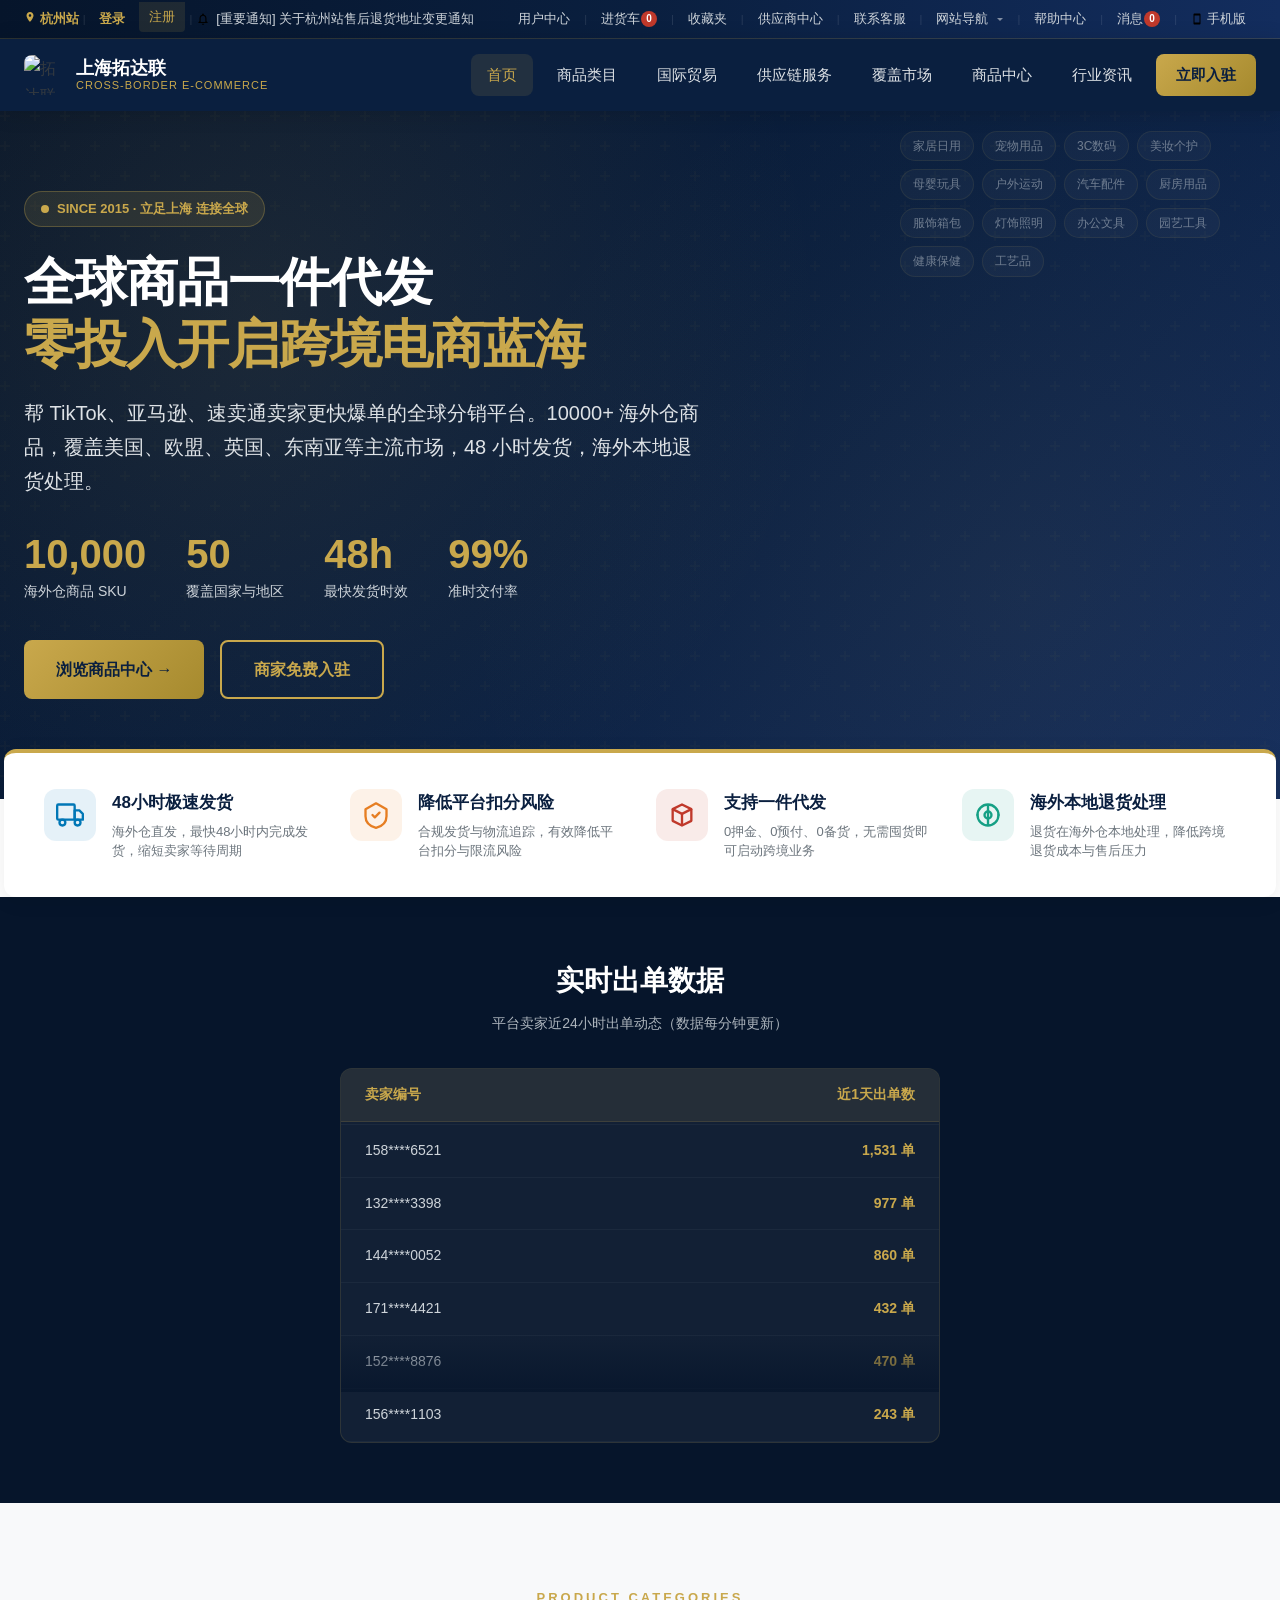
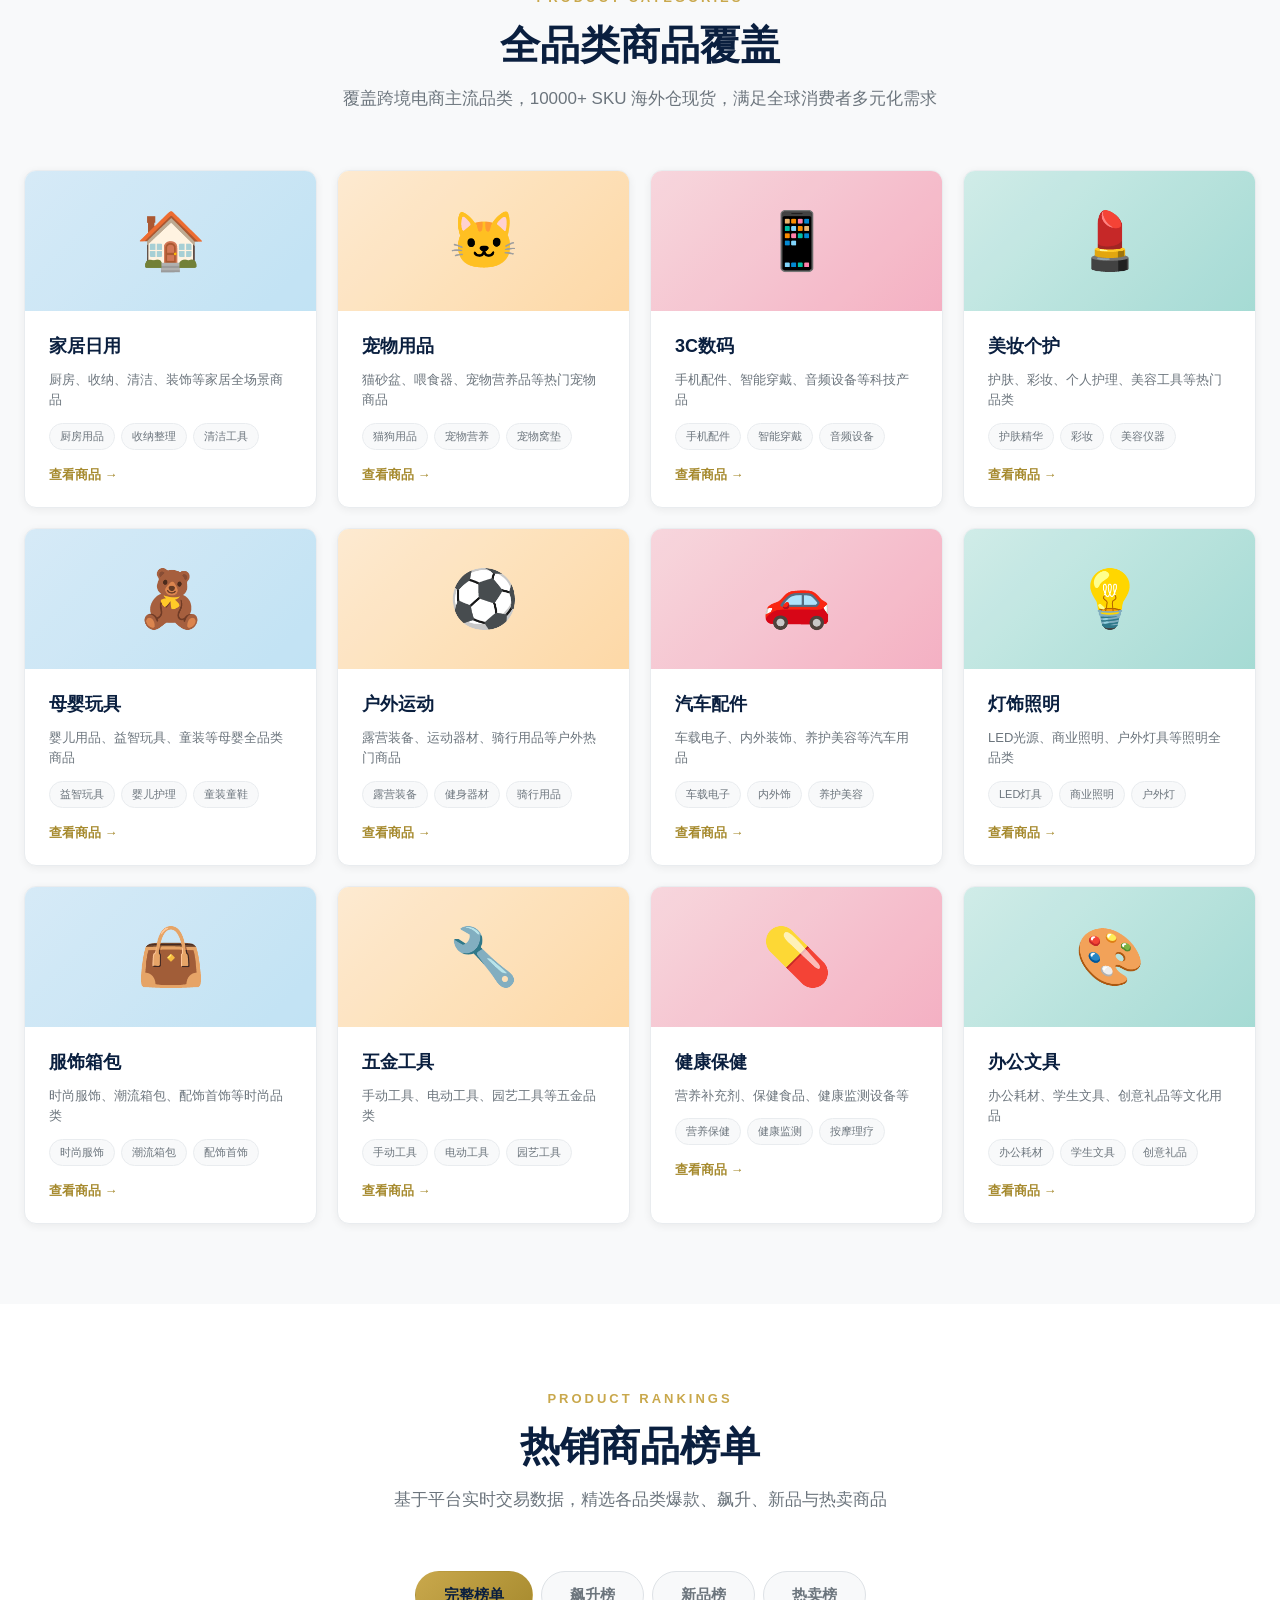
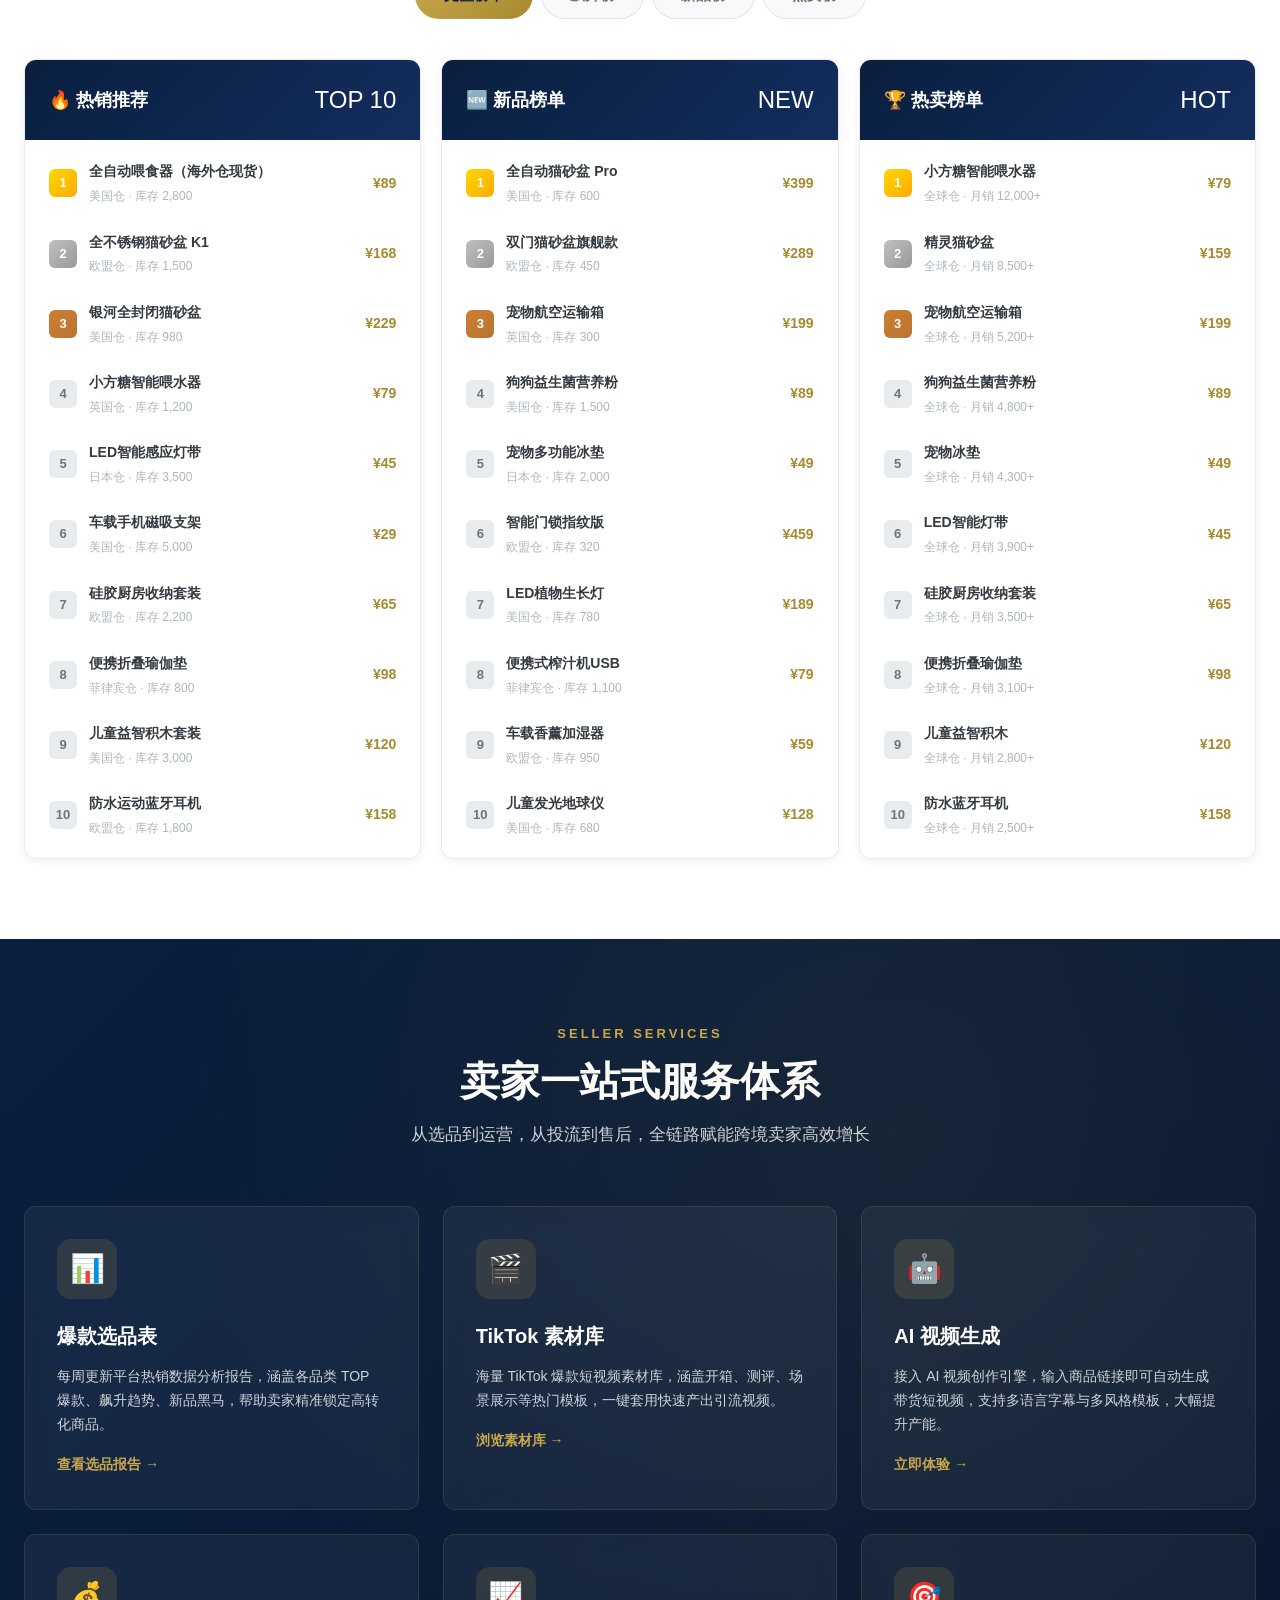
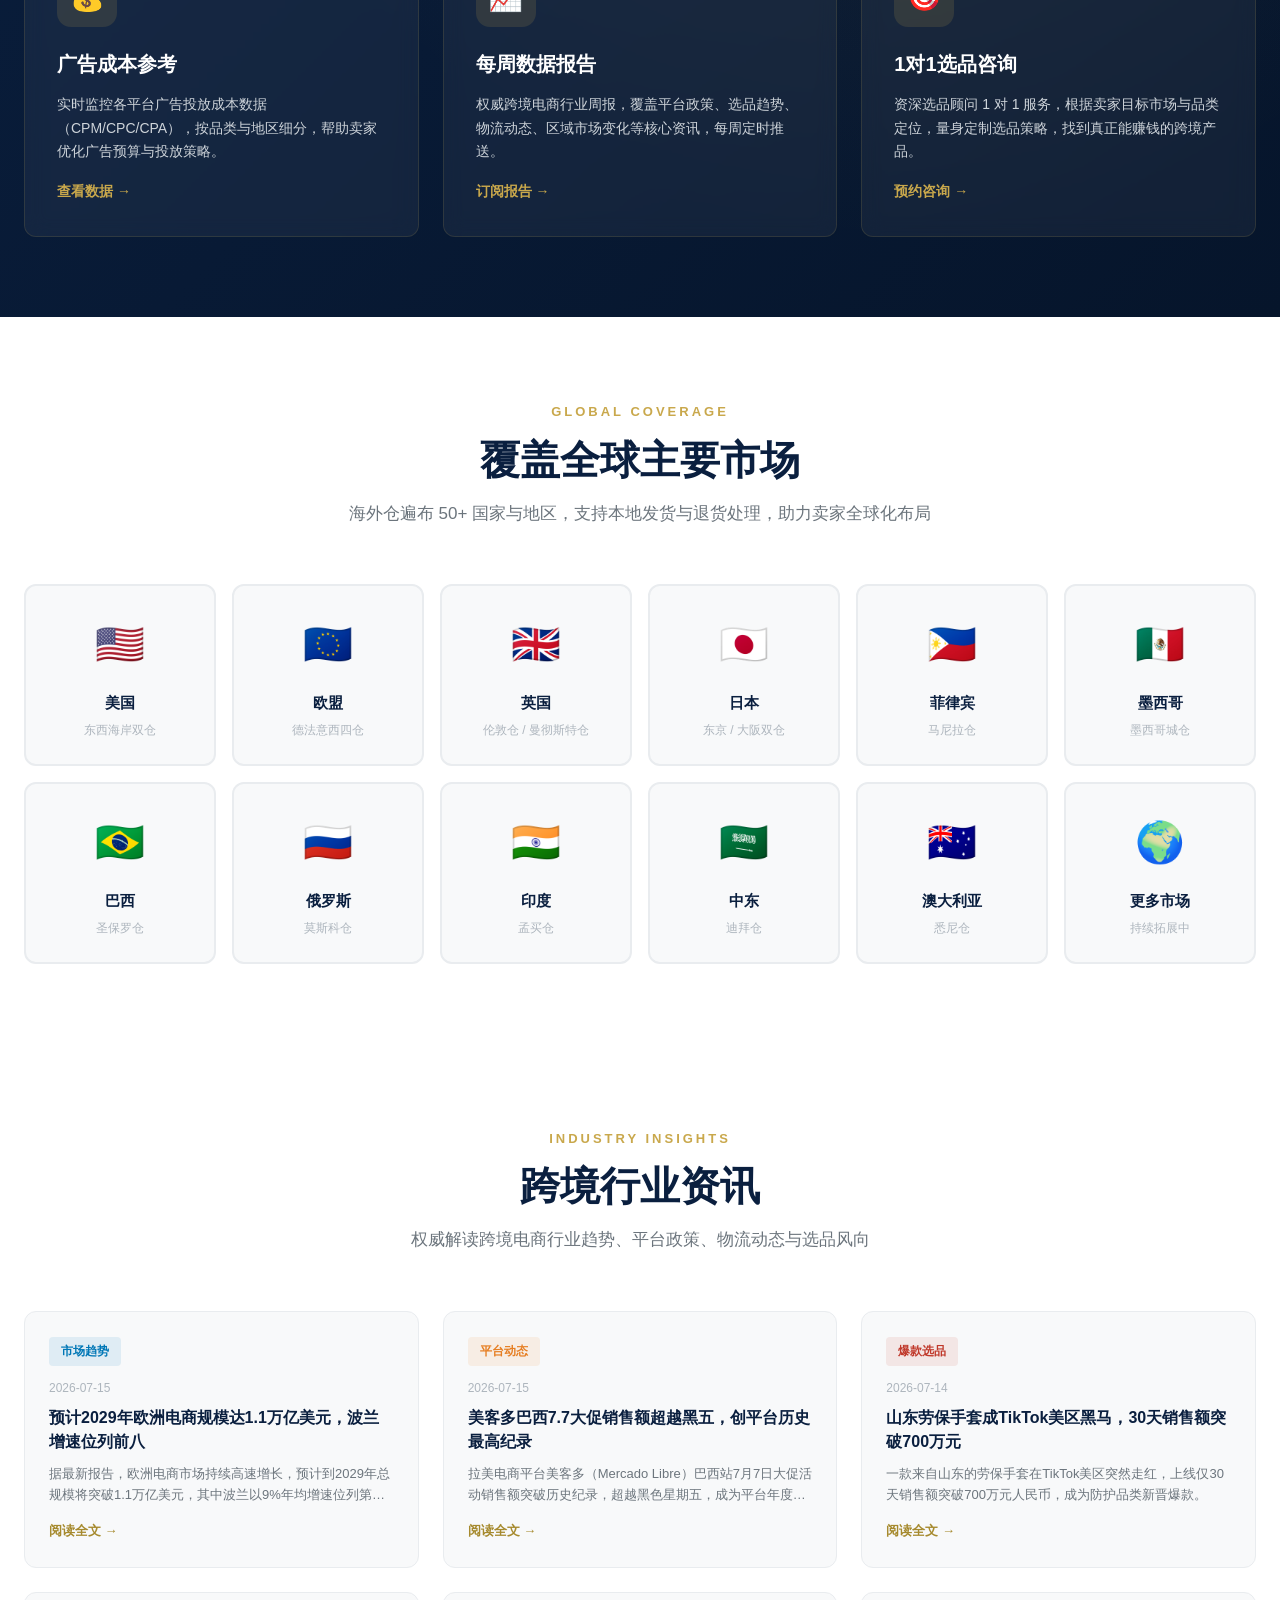
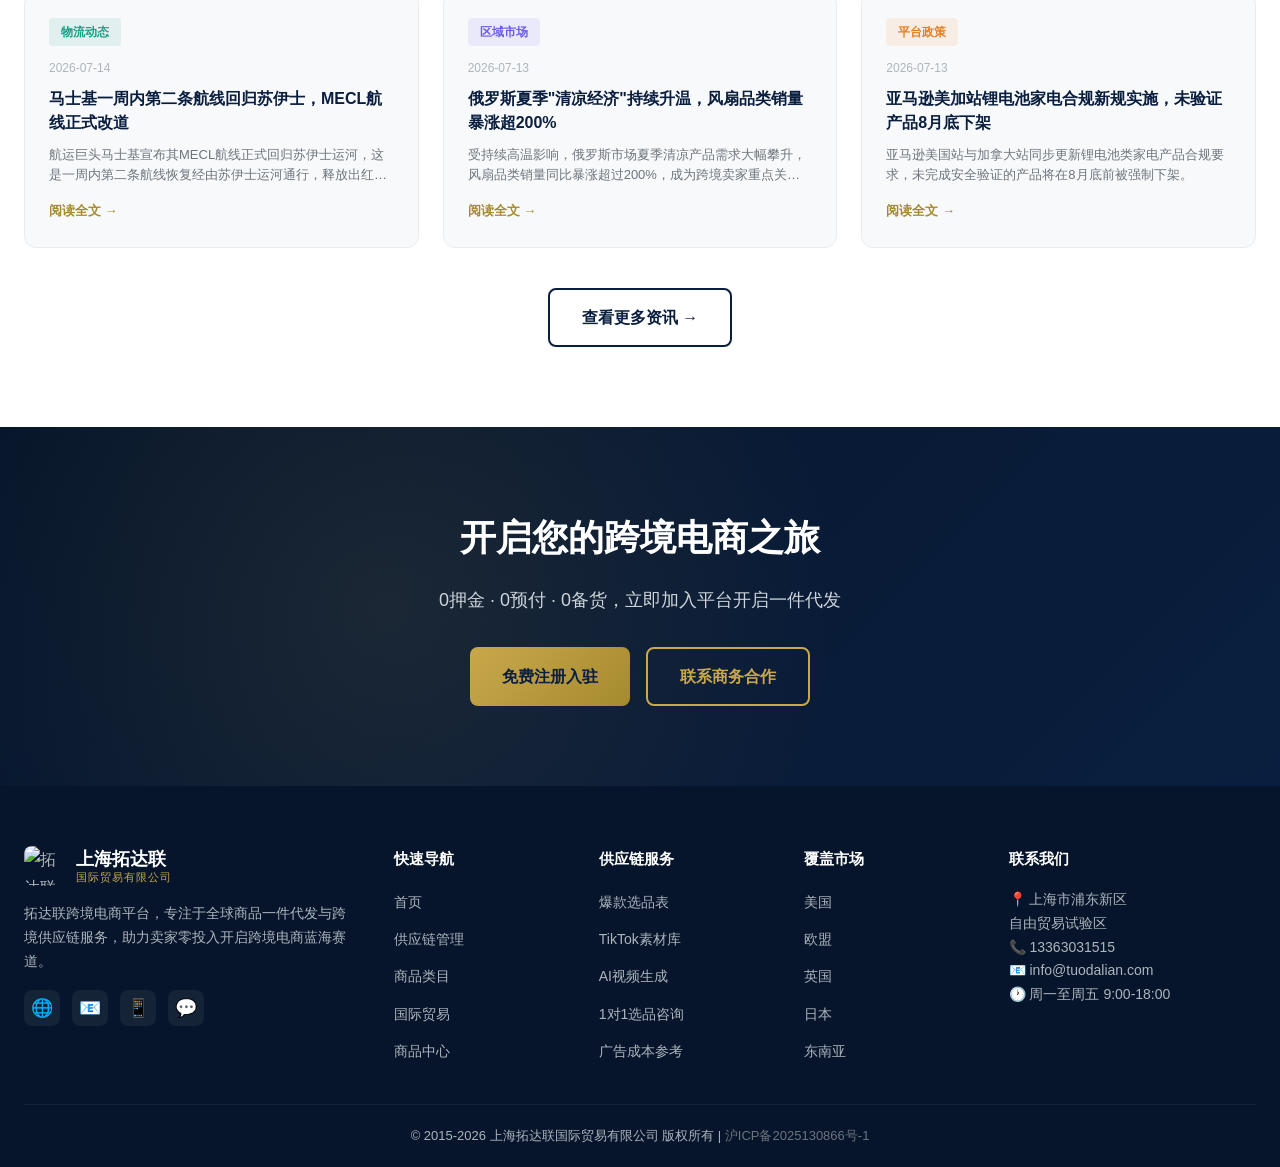
==== index.html @ 8b81f88e "Update index.html - add /dengru login page and update login links" ====
<!DOCTYPE html>
<html lang="zh-CN">
<head>
<meta charset="UTF-8">
<meta name="viewport" content="width=device-width, initial-scale=1.0, maximum-scale=5.0, viewport-fit=cover">
<meta name="theme-color" content="#0a1f3f">
<meta name="description" content="拓达联跨境电商平台 — 全球商品一件代发，覆盖美国、欧盟、英国、东南亚等市场，零投入开启跨境电商蓝海赛道。10000+海外仓商品，48小时发货，本地退货处理。">
<meta name="keywords" content="跨境电商,一件代发,海外仓,TikTok选品,亚马逊选品,全球供应链,拓达联,kuajingdianshang">
<title>拓达联跨境电商平台 | 全球商品一件代发 开启跨境电商蓝海</title>
<link rel="icon" href="data:image/svg+xml,<svg xmlns='http://www.w3.org/2000/svg' viewBox='0 0 32 32'><rect width='32' height='32' rx='4' fill='%230a1f3f'/><path d='M8 22l8-16 8 16' fill='none' stroke='%23c9a84c' stroke-width='2.5' stroke-linecap='round' stroke-linejoin='round'/><line x1='16' y1='6' x2='16' y2='26' stroke='%23c9a84c' stroke-width='2'/></svg>">
<style>
/* ===== Reset & Variables ===== */
:root{
  --navy:#0a1f3f; --navy-light:#132d5e; --navy-dark:#06152b;
  --gold:#c9a84c; --gold-light:#d4b96a; --gold-dark:#a68a2e; --gold-pale:#f7f3e8;
  --white:#fff;
  --gray-50:#f8f9fa; --gray-100:#e9ecef; --gray-200:#dee2e6; --gray-300:#ced4da;
  --gray-400:#adb5bd; --gray-500:#6c757d; --gray-600:#495057; --gray-700:#343a40; --gray-800:#212529;
  --blue:#0077b6; --orange:#e67e22; --red:#c0392b; --teal:#16a085; --purple:#6c5ce7;
  --radius-sm:8px; --radius-md:12px; --radius-lg:20px;
  --shadow-sm:0 2px 8px rgba(0,0,0,.06);
  --shadow-md:0 4px 20px rgba(0,0,0,.08);
  --shadow-lg:0 8px 40px rgba(0,0,0,.12);
  --shadow-xl:0 12px 60px rgba(0,0,0,.16);
  --transition:.3s cubic-bezier(.4,0,.2,1);
}
*,*::before,*::after{margin:0;padding:0;box-sizing:border-box;}
html{scroll-behavior:smooth;scroll-padding-top:80px;}
body{font-family:-apple-system,BlinkMacSystemFont,"Segoe UI","PingFang SC","Microsoft YaHei","Helvetica Neue",sans-serif;font-size:16px;line-height:1.7;color:var(--gray-700);background:var(--white);-webkit-font-smoothing:antialiased;}
a{text-decoration:none;color:inherit;}
ul,ol{list-style:none;}
img{max-width:100%;display:block;}
.container{max-width:1320px;margin:0 auto;padding:0 24px;}

/* ===== Top Bar (B2B E-commerce Style) ===== */
.top-bar{background:linear-gradient(90deg,var(--navy-dark) 0%,var(--navy) 50%,var(--navy-light) 100%);color:var(--gray-300);font-size:13px;padding:0;border-bottom:1px solid rgba(201,168,76,.2);}
.top-bar .container{display:flex;justify-content:space-between;align-items:center;height:38px;}
.top-bar-left,.top-bar-right{display:flex;align-items:center;gap:4px;}
.top-bar a{color:var(--gray-300);transition:all .2s;display:inline-flex;align-items:center;gap:5px;padding:0 10px;height:38px;line-height:38px;white-space:nowrap;}
.top-bar a:hover{color:var(--gold);}
.top-bar .sep{color:rgba(255,255,255,.12);font-size:11px;}
.top-bar .site-picker{font-weight:600;color:var(--gold);cursor:pointer;}
.top-bar .site-picker svg{width:12px;height:12px;fill:var(--gold);}
.top-bar .login-link{color:var(--gold);font-weight:600;}
.top-bar .register-link{background:rgba(201,168,76,.12);color:var(--gold);border-radius:0 0 4px 4px;height:30px;line-height:30px;margin-top:-4px;}
.top-bar .register-link:hover{background:var(--gold);color:var(--navy-dark);}
.top-bar .notice{display:inline-flex;align-items:center;gap:6px;color:var(--gray-400);max-width:280px;overflow:hidden;text-overflow:ellipsis;white-space:nowrap;}
.top-bar .notice-icon{width:14px;height:14px;color:var(--gold);animation:tada 2s infinite;}
@keyframes tada{0%,100%{transform:rotate(0);}10%,30%,50%,70%,90%{transform:rotate(-6deg);}20%,40%,60%,80%{transform:rotate(6deg);}}
.top-bar .notice-text{color:var(--gray-300);}
.top-bar .badge{display:inline-flex;align-items:center;justify-content:center;min-width:16px;height:16px;padding:0 4px;background:var(--red);color:#fff;border-radius:10px;font-size:10px;font-weight:700;margin-left:-4px;}
.top-bar .mobile-link{display:inline-flex;align-items:center;gap:4px;}
.top-bar .mobile-link svg{width:12px;height:12px;}
.top-bar .nav-dropdown{position:relative;display:inline-flex;align-items:center;}
.top-bar .nav-dropdown>a::after{content:'';display:inline-block;width:0;height:0;margin-left:4px;border-left:3px solid transparent;border-right:3px solid transparent;border-top:3px solid currentColor;opacity:.6;}
.top-bar .nav-dropdown:hover .dropdown-menu{opacity:1;visibility:visible;transform:translateY(0);}
.top-bar .dropdown-menu{position:absolute;top:100%;left:50%;transform:translateX(-50%) translateY(8px);background:#fff;border-radius:8px;box-shadow:0 8px 30px rgba(0,0,0,.18);padding:8px 0;min-width:140px;opacity:0;visibility:hidden;transition:all .25s;z-index:1000;}
.top-bar .dropdown-menu a{display:block;color:var(--gray-700);height:auto;line-height:1.5;padding:8px 16px;font-size:13px;}
.top-bar .dropdown-menu a:hover{background:var(--gray-50);color:var(--navy);}

/* ===== Header ===== */
.header{position:sticky;top:0;z-index:900;background:var(--navy);box-shadow:0 2px 20px rgba(0,0,0,.15);transition:background .3s;}
.header.scrolled{background:rgba(6,21,43,.96);backdrop-filter:blur(10px);}
.header .container{display:flex;align-items:center;justify-content:space-between;height:72px;}
.logo{display:flex;align-items:center;gap:12px;transition:opacity .2s;}
.logo:hover{opacity:.85;}
.logo-icon{width:40px;height:40px;display:flex;align-items:center;justify-content:center;border-radius:8px;overflow:hidden;}
.logo-icon img{width:40px;height:40px;object-fit:contain;}
.logo-text{display:flex;flex-direction:column;line-height:1.2;}
.logo-name{font-size:18px;font-weight:800;color:var(--white);}
.logo-sub{font-size:11px;color:var(--gold);letter-spacing:1px;}
.nav{display:flex;gap:8px;align-items:center;}
.nav-link{padding:8px 16px;font-size:15px;color:var(--gray-200);border-radius:var(--radius-sm);transition:all .2s;position:relative;}
.nav-link:hover{color:var(--gold);background:rgba(201,168,76,.08);}
.nav-link.active{color:var(--gold);background:rgba(201,168,76,.12);}
.nav-cta{padding:8px 20px;background:linear-gradient(135deg,var(--gold),var(--gold-dark));color:var(--navy)!important;font-weight:600;border-radius:var(--radius-sm);}
.nav-cta:hover{background:linear-gradient(135deg,var(--gold-light),var(--gold));color:var(--navy-dark)!important;transform:translateY(-1px);box-shadow:0 4px 16px rgba(201,168,76,.3);}
.mobile-toggle{display:none;flex-direction:column;gap:5px;cursor:pointer;padding:8px;}
.mobile-toggle span{width:24px;height:2px;background:var(--white);border-radius:2px;transition:.3s;}

/* ===== Hero ===== */
.hero{position:relative;background:linear-gradient(135deg,var(--navy-dark) 0%,var(--navy) 50%,var(--navy-light) 100%);overflow:hidden;padding:80px 0 100px;}
.hero::before{content:'';position:absolute;top:0;left:0;right:0;bottom:0;background-image:radial-gradient(circle at 20% 30%,rgba(201,168,76,.1) 0%,transparent 50%),radial-gradient(circle at 80% 70%,rgba(201,168,76,.06) 0%,transparent 50%);}
.hero::after{content:'';position:absolute;top:0;left:0;right:0;bottom:0;background-image:url("data:image/svg+xml,%3Csvg width='60' height='60' viewBox='0 0 60 60' xmlns='http://www.w3.org/2000/svg'%3E%3Cg fill='none' fill-rule='evenodd'%3E%3Cg fill='%23c9a84c' fill-opacity='0.03'%3E%3Cpath d='M36 34v-4h-2v4h-4v2h4v4h2v-4h4v-2h-4zm0-30V0h-2v4h-4v2h4v4h2V6h4V4h-4zM6 34v-4H4v4H0v2h4v4h2v-4h4v-2H6zM6 4V0H4v4H0v2h4v4h2V6h4V4H6z'/%3E%3C/g%3E%3C/g%3E%3C/svg%3E");}
.hero .container{position:relative;z-index:2;}
.hero-badge{display:inline-flex;align-items:center;gap:8px;background:rgba(201,168,76,.12);border:1px solid rgba(201,168,76,.3);color:var(--gold);font-size:13px;font-weight:600;padding:6px 16px;border-radius:30px;margin-bottom:24px;}
.hero-badge::before{content:'';width:8px;height:8px;background:var(--gold);border-radius:50%;animation:pulse 2s infinite;}
@keyframes pulse{0%,100%{opacity:1;}50%{opacity:.4;}}
.hero h1{font-size:52px;font-weight:900;color:var(--white);line-height:1.2;margin-bottom:20px;letter-spacing:-1px;}
.hero h1 .gold{color:var(--gold);}
.hero .sub{font-size:20px;color:var(--gray-200);line-height:1.7;margin-bottom:36px;max-width:680px;}
.hero-stats{display:flex;gap:40px;flex-wrap:wrap;margin-bottom:36px;}
.hero-stat{}
.hero-stat .num{font-size:40px;font-weight:900;color:var(--gold);line-height:1;}
.hero-stat .label{font-size:14px;color:var(--gray-300);margin-top:6px;}
.hero-actions{display:flex;gap:16px;flex-wrap:wrap;}
.btn{display:inline-flex;align-items:center;gap:8px;padding:14px 32px;border-radius:var(--radius-sm);font-size:16px;font-weight:600;cursor:pointer;transition:all .3s;border:none;}
.btn-gold{background:linear-gradient(135deg,var(--gold),var(--gold-dark));color:var(--navy);}
.btn-gold:hover{transform:translateY(-2px);box-shadow:0 8px 28px rgba(201,168,76,.35);}
.btn-outline{border:2px solid var(--gold);color:var(--gold);background:transparent;}
.btn-outline:hover{background:rgba(201,168,76,.1);color:var(--gold-light);}

/* Floating keyword tags */
.hero-tags{position:absolute;right:0;top:20px;width:380px;opacity:.5;display:flex;flex-wrap:wrap;gap:8px;}
.hero-tags span{background:rgba(255,255,255,.06);border:1px solid rgba(201,168,76,.2);color:var(--gray-300);font-size:12px;padding:4px 12px;border-radius:20px;white-space:nowrap;}

/* ===== Core Advantages Bar ===== */
.adv-bar{background:var(--white);border-top:4px solid var(--gold);box-shadow:var(--shadow-md);margin-top:-50px;position:relative;z-index:10;border-radius:var(--radius-md);padding:36px 40px;margin-left:24px;margin-right:24px;max-width:1272px;margin-left:auto;margin-right:auto;}
.adv-grid{display:grid;grid-template-columns:repeat(4,1fr);gap:32px;}
.adv-item{display:flex;gap:16px;align-items:flex-start;}
.adv-icon{width:52px;height:52px;border-radius:12px;display:flex;align-items:center;justify-content:center;flex-shrink:0;}
.adv-item:nth-child(1) .adv-icon{background:rgba(0,119,182,.1);color:var(--blue);}
.adv-item:nth-child(2) .adv-icon{background:rgba(230,126,34,.1);color:var(--orange);}
.adv-item:nth-child(3) .adv-icon{background:rgba(192,57,43,.1);color:var(--red);}
.adv-item:nth-child(4) .adv-icon{background:rgba(22,160,133,.1);color:var(--teal);}
.adv-content h3{font-size:17px;font-weight:700;color:var(--navy);margin-bottom:4px;}
.adv-content p{font-size:13px;color:var(--gray-500);line-height:1.5;}

/* ===== Section Common ===== */
.section{padding:80px 0;}
.section-head{text-align:center;margin-bottom:56px;}
.section-head .label{display:inline-block;font-size:13px;font-weight:700;color:var(--gold);letter-spacing:3px;text-transform:uppercase;margin-bottom:12px;}
.section-head h2{font-size:40px;font-weight:900;color:var(--navy);line-height:1.2;margin-bottom:16px;}
.section-head p{font-size:17px;color:var(--gray-500);max-width:680px;margin:0 auto;}

/* ===== Real-time Data ===== */
.rt-section{background:var(--navy-dark);padding:60px 0;}
.rt-section h2{color:var(--white);font-size:28px;font-weight:800;text-align:center;margin-bottom:8px;}
.rt-section .rt-sub{text-align:center;color:var(--gray-400);font-size:14px;margin-bottom:32px;}
.rt-table{max-width:600px;margin:0 auto;background:rgba(255,255,255,.05);border-radius:var(--radius-md);overflow:hidden;border:1px solid rgba(201,168,76,.15);}
.rt-table .rt-head{display:flex;padding:14px 24px;background:rgba(201,168,76,.1);color:var(--gold);font-size:14px;font-weight:600;border-bottom:1px solid rgba(201,168,76,.15);}
.rt-table .rt-head>div:first-child{flex:1;}
.rt-table .rt-head>div:last-child{text-align:right;}
.rt-body{max-height:320px;overflow:hidden;position:relative;}
.rt-body::after{content:'';position:absolute;bottom:0;left:0;right:0;height:60px;background:linear-gradient(transparent,rgba(6,21,43,.8));pointer-events:none;}
.rt-row{display:flex;padding:14px 24px;border-bottom:1px solid rgba(255,255,255,.04);color:var(--gray-300);font-size:14px;animation:rtScroll 0s linear infinite;}
.rt-row>div:first-child{flex:1;}
.rt-row>div:last-child{text-align:right;color:var(--gold);font-weight:600;}
@keyframes rtScroll{from{transform:translateY(0);}to{transform:translateY(-100%);}}

/* ===== Categories ===== */
.cat-section{background:var(--gray-50);}
.cat-grid{display:grid;grid-template-columns:repeat(4,1fr);gap:20px;}
.cat-card{background:var(--white);border-radius:var(--radius-md);overflow:hidden;box-shadow:var(--shadow-sm);transition:all .3s;border:1px solid var(--gray-100);cursor:pointer;}
.cat-card:hover{transform:translateY(-4px);box-shadow:var(--shadow-lg);border-color:var(--gold);}
.cat-card-top{height:140px;display:flex;align-items:center;justify-content:center;font-size:56px;position:relative;overflow:hidden;}
.cat-card-top::before{content:'';position:absolute;inset:0;opacity:.08;}
.cat-card:nth-child(4n+1) .cat-card-top{background:linear-gradient(135deg,#e8f4fd,#d1ecf9);}
.cat-card:nth-child(4n+1) .cat-card-top::before{background:var(--blue);}
.cat-card:nth-child(4n+2) .cat-card-top{background:linear-gradient(135deg,#fff3e0,#ffe0b2);}
.cat-card:nth-child(4n+2) .cat-card-top::before{background:var(--orange);}
.cat-card:nth-child(4n+3) .cat-card-top{background:linear-gradient(135deg,#fce4ec,#f8bbd0);}
.cat-card:nth-child(4n+3) .cat-card-top::before{background:var(--red);}
.cat-card:nth-child(4n+4) .cat-card-top{background:linear-gradient(135deg,#e0f2f1,#b2dfdb);}
.cat-card:nth-child(4n+4) .cat-card-top::before{background:var(--teal);}
.cat-card-top span{position:relative;z-index:1;}
.cat-card-body{padding:20px 24px;}
.cat-card-body h3{font-size:18px;font-weight:700;color:var(--navy);margin-bottom:8px;}
.cat-card-body p{font-size:13px;color:var(--gray-500);line-height:1.6;}
.cat-card-body .cat-tags{display:flex;flex-wrap:wrap;gap:6px;margin-top:12px;}
.cat-card-body .cat-tags span{font-size:11px;padding:3px 10px;border-radius:20px;background:var(--gray-50);color:var(--gray-500);border:1px solid var(--gray-100);}
.cat-card-body .cat-more{display:inline-flex;align-items:center;gap:4px;margin-top:14px;font-size:13px;font-weight:600;color:var(--gold-dark);transition:gap .2s;}
.cat-card:hover .cat-more{gap:8px;}

/* ===== Rankings ===== */
.rank-tabs{display:flex;justify-content:center;gap:8px;margin-bottom:40px;flex-wrap:wrap;}
.rank-tab{padding:10px 28px;border-radius:30px;font-size:15px;font-weight:600;color:var(--gray-500);background:var(--gray-50);border:1px solid var(--gray-200);cursor:pointer;transition:all .3s;}
.rank-tab:hover{color:var(--gold);border-color:var(--gold);}
.rank-tab.active{background:linear-gradient(135deg,var(--gold),var(--gold-dark));color:var(--navy);border-color:transparent;}
.rank-grid{display:grid;grid-template-columns:repeat(3,1fr);gap:20px;}
.rank-col{background:var(--white);border-radius:var(--radius-md);overflow:hidden;box-shadow:var(--shadow-sm);border:1px solid var(--gray-100);}
.rank-col-head{padding:20px 24px;background:linear-gradient(135deg,var(--navy),var(--navy-light));color:var(--white);display:flex;align-items:center;justify-content:space-between;}
.rank-col-head h3{font-size:18px;font-weight:700;}
.rank-col-head .rank-icon{font-size:24px;}
.rank-list{padding:8px;}
.rank-item{display:flex;align-items:center;gap:12px;padding:12px 16px;border-radius:var(--radius-sm);transition:background .2s;}
.rank-item:hover{background:var(--gray-50);}
.rank-num{width:28px;height:28px;border-radius:6px;display:flex;align-items:center;justify-content:center;font-size:13px;font-weight:800;flex-shrink:0;}
.rank-item:nth-child(1) .rank-num{background:linear-gradient(135deg,#ffd700,#ffaa00);color:#fff;}
.rank-item:nth-child(2) .rank-num{background:linear-gradient(135deg,#c0c0c0,#999);color:#fff;}
.rank-item:nth-child(3) .rank-num{background:linear-gradient(135deg,#cd7f32,#b87333);color:#fff;}
.rank-item:nth-child(n+4) .rank-num{background:var(--gray-100);color:var(--gray-500);}
.rank-info{flex:1;min-width:0;}
.rank-info .name{font-size:14px;font-weight:600;color:var(--gray-700);white-space:nowrap;overflow:hidden;text-overflow:ellipsis;}
.rank-info .meta{font-size:12px;color:var(--gray-400);margin-top:2px;}
.rank-price{font-size:14px;font-weight:700;color:var(--gold-dark);white-space:nowrap;}

/* ===== Service Benefits ===== */
.service-section{background:linear-gradient(135deg,var(--navy),var(--navy-dark));position:relative;overflow:hidden;}
.service-section::before{content:'';position:absolute;inset:0;background-image:radial-gradient(circle at 70% 20%,rgba(201,168,76,.08) 0%,transparent 60%);}
.service-section .section-head h2{color:var(--white);}
.service-section .section-head p{color:var(--gray-300);}
.service-section .section-head .label{color:var(--gold);}
.service-grid{display:grid;grid-template-columns:repeat(3,1fr);gap:24px;position:relative;z-index:2;}
.service-card{background:rgba(255,255,255,.05);border:1px solid rgba(201,168,76,.15);border-radius:var(--radius-md);padding:32px;transition:all .3s;backdrop-filter:blur(10px);}
.service-card:hover{background:rgba(255,255,255,.08);border-color:rgba(201,168,76,.4);transform:translateY(-4px);}
.service-card .svc-icon{width:60px;height:60px;border-radius:14px;display:flex;align-items:center;justify-content:center;font-size:28px;margin-bottom:20px;background:rgba(201,168,76,.15);}
.service-card h3{font-size:20px;font-weight:700;color:var(--white);margin-bottom:12px;}
.service-card p{font-size:14px;color:var(--gray-300);line-height:1.7;}
.service-card .svc-link{display:inline-flex;align-items:center;gap:6px;margin-top:16px;font-size:14px;font-weight:600;color:var(--gold);transition:gap .2s;}
.service-card:hover .svc-link{gap:10px;}

/* ===== Regions ===== */
.region-section{background:var(--white);}
.region-grid{display:grid;grid-template-columns:repeat(6,1fr);gap:16px;}
.region-card{background:var(--gray-50);border:2px solid var(--gray-100);border-radius:var(--radius-md);padding:24px;text-align:center;transition:all .3s;cursor:pointer;}
.region-card:hover{border-color:var(--gold);background:var(--white);box-shadow:var(--shadow-md);transform:translateY(-4px);}
.region-flag{font-size:40px;margin-bottom:12px;}
.region-card h4{font-size:15px;font-weight:700;color:var(--navy);margin-bottom:4px;}
.region-card p{font-size:12px;color:var(--gray-400);}

/* ===== Products ===== */
.prod-section{background:var(--gray-50);}
.prod-filter{display:flex;gap:8px;justify-content:center;margin-bottom:32px;flex-wrap:wrap;}
.prod-filter-btn{padding:8px 20px;border-radius:30px;font-size:14px;font-weight:600;color:var(--gray-500);background:var(--white);border:1px solid var(--gray-200);cursor:pointer;transition:all .3s;}
.prod-filter-btn:hover{color:var(--gold);border-color:var(--gold);}
.prod-filter-btn.active{background:var(--navy);color:var(--gold);border-color:transparent;}
.prod-grid{display:grid;grid-template-columns:repeat(5,1fr);gap:20px;}
.prod-card{background:var(--white);border-radius:var(--radius-md);overflow:hidden;box-shadow:var(--shadow-sm);transition:all .3s;border:1px solid var(--gray-100);cursor:pointer;}
.prod-card:hover{transform:translateY(-4px);box-shadow:var(--shadow-lg);border-color:var(--gold);}
.prod-img{height:200px;display:flex;align-items:center;justify-content:center;font-size:64px;position:relative;}
.prod-card:nth-child(5n+1) .prod-img{background:linear-gradient(135deg,#e8f4fd,#d1ecf9);}
.prod-card:nth-child(5n+2) .prod-img{background:linear-gradient(135deg,#fff3e0,#ffe0b2);}
.prod-card:nth-child(5n+3) .prod-img{background:linear-gradient(135deg,#fce4ec,#f8bbd0);}
.prod-card:nth-child(5n+4) .prod-img{background:linear-gradient(135deg,#e0f2f1,#b2dfdb);}
.prod-card:nth-child(5n+5) .prod-img{background:linear-gradient(135deg,#ede7f6,#d1c4e9);}
.prod-badge{position:absolute;top:10px;left:10px;background:var(--red);color:#fff;font-size:11px;font-weight:700;padding:3px 10px;border-radius:20px;}
.prod-badge.new{background:var(--teal);}
.prod-badge.hot{background:var(--orange);}
.prod-info{padding:16px;}
.prod-info .prod-name{font-size:14px;font-weight:600;color:var(--gray-700);line-height:1.5;height:42px;overflow:hidden;display:-webkit-box;-webkit-line-clamp:2;-webkit-box-orient:vertical;margin-bottom:8px;}
.prod-info .prod-meta{display:flex;justify-content:space-between;align-items:center;font-size:12px;color:var(--gray-400);margin-bottom:8px;}
.prod-info .prod-stock{color:var(--teal);font-weight:600;}
.prod-info .prod-price-row{display:flex;justify-content:space-between;align-items:center;}
.prod-info .prod-price{font-size:18px;font-weight:800;color:var(--gold-dark);}
.prod-info .prod-price small{font-size:12px;font-weight:400;color:var(--gray-400);}
.prod-info .prod-btn{padding:6px 16px;background:var(--navy);color:var(--gold);border-radius:6px;font-size:12px;font-weight:600;transition:all .2s;}
.prod-info .prod-btn:hover{background:var(--gold);color:var(--navy);}


/* ===== Warehouse Express Zone ===== */
.wh-section{background:var(--gray-50);padding:60px 0;}
.wh-section .section-head{margin-bottom:28px;}
.wh-head-tabs{display:flex;gap:8px;flex-wrap:wrap;justify-content:center;margin-bottom:20px;}
.wh-head-tab{padding:8px 16px;border-radius:20px;font-size:14px;font-weight:600;color:var(--gray-600);background:var(--white);border:1px solid var(--gray-200);cursor:pointer;transition:all .2s;display:flex;align-items:center;gap:6px;}
.wh-head-tab:hover{border-color:var(--gold);color:var(--gold);}
.wh-head-tab.active{background:var(--navy);color:var(--gold);border-color:var(--navy);box-shadow:0 4px 12px rgba(10,31,63,.15);}
.wh-country-flag{font-size:16px;}
.wh-cats{display:flex;gap:10px;flex-wrap:wrap;justify-content:center;margin-bottom:20px;}
.wh-cat{padding:8px 16px;border-radius:20px;font-size:13px;font-weight:600;color:var(--gray-600);background:var(--white);border:1px solid var(--gray-200);cursor:pointer;transition:all .2s;white-space:nowrap;}
.wh-cat:hover{color:var(--gold);border-color:var(--gold);}
.wh-cat.active{background:var(--gold);color:var(--navy);border-color:var(--gold);box-shadow:0 4px 12px rgba(201,168,76,.2);}
.wh-filter-bar{display:flex;flex-wrap:wrap;align-items:center;gap:12px;background:var(--white);padding:14px 20px;border-radius:var(--radius-md);border:1px solid var(--gray-200);margin-bottom:24px;}
.wh-filter-item{padding:6px 14px;border-radius:6px;font-size:13px;font-weight:500;color:var(--gray-600);background:var(--gray-50);border:1px solid var(--gray-200);cursor:pointer;transition:all .2s;}
.wh-filter-item:hover{border-color:var(--gold);color:var(--gold);}
.wh-filter-item.active{background:var(--gold-pale);color:var(--gold-dark);border-color:var(--gold);}
.wh-filter-divider{width:1px;height:20px;background:var(--gray-200);margin:0 4px;}
.wh-filter-select{padding:6px 12px;border-radius:6px;font-size:13px;color:var(--gray-600);background:var(--white);border:1px solid var(--gray-200);cursor:pointer;}
.wh-filter-tag{padding:6px 14px;border-radius:20px;font-size:13px;font-weight:500;color:var(--navy);background:var(--gold-pale);border:1px solid var(--gold);cursor:pointer;transition:all .2s;}
.wh-filter-tag:hover{background:var(--gold);color:var(--navy);}

/* ===== News ===== */
.news-section{background:var(--white);}
.news-grid{display:grid;grid-template-columns:repeat(3,1fr);gap:24px;}
.news-card{background:var(--gray-50);border-radius:var(--radius-md);overflow:hidden;transition:all .3s;border:1px solid var(--gray-100);}
.news-card:hover{transform:translateY(-4px);box-shadow:var(--shadow-md);border-color:var(--gold);}
.news-tag{display:inline-block;padding:4px 12px;border-radius:4px;font-size:12px;font-weight:600;margin-bottom:12px;}
.news-card .news-body{padding:24px;}
.news-date{font-size:12px;color:var(--gray-400);margin-bottom:8px;}
.news-card h3{font-size:16px;font-weight:700;color:var(--navy);line-height:1.5;margin-bottom:10px;display:-webkit-box;-webkit-line-clamp:2;-webkit-box-orient:vertical;overflow:hidden;}
.news-card p{font-size:13px;color:var(--gray-500);line-height:1.6;display:-webkit-box;-webkit-line-clamp:2;-webkit-box-orient:vertical;overflow:hidden;}
.news-card .news-more{display:inline-flex;align-items:center;gap:4px;margin-top:14px;font-size:13px;font-weight:600;color:var(--gold-dark);transition:gap .2s;}
.news-card:hover .news-more{gap:8px;}

/* ===== CTA Section ===== */
.cta-section{background:linear-gradient(135deg,var(--navy-dark),var(--navy));padding:80px 0;text-align:center;position:relative;overflow:hidden;}
.cta-section::before{content:'';position:absolute;inset:0;background-image:radial-gradient(circle at 30% 50%,rgba(201,168,76,.1) 0%,transparent 50%);}
.cta-section .container{position:relative;z-index:2;}
.cta-section h2{font-size:36px;font-weight:900;color:var(--white);margin-bottom:16px;}
.cta-section p{font-size:18px;color:var(--gray-300);margin-bottom:32px;}
.cta-actions{display:flex;gap:16px;justify-content:center;flex-wrap:wrap;}

/* ===== Footer ===== */
.footer{background:var(--navy-dark);color:var(--gray-400);padding:60px 0 0;}
.footer-grid{display:grid;grid-template-columns:2fr 1fr 1fr 1fr 1.5fr;gap:40px;margin-bottom:40px;}
.footer-brand .logo{margin-bottom:16px;}
.footer-brand .logo-name{color:var(--white);}
.footer-brand p{font-size:14px;line-height:1.7;margin-bottom:16px;}
.footer-brand .footer-social{display:flex;gap:12px;}
.footer-brand .footer-social a{width:36px;height:36px;border-radius:8px;background:rgba(255,255,255,.06);display:flex;align-items:center;justify-content:center;font-size:18px;transition:all .2s;}
.footer-brand .footer-social a:hover{background:var(--gold);color:var(--navy);}
.footer-col h4{font-size:15px;font-weight:700;color:var(--white);margin-bottom:16px;}
.footer-col ul{display:flex;flex-direction:column;gap:10px;}
.footer-col ul a{font-size:14px;color:var(--gray-400);transition:color .2s;}
.footer-col ul a:hover{color:var(--gold);}
.footer-col p{font-size:14px;line-height:1.7;}
.footer-bottom{border-top:1px solid rgba(255,255,255,.06);padding:20px 0;text-align:center;font-size:13px;}
.footer-bottom a{color:var(--gray-500);}
.footer-bottom a:hover{color:var(--gold);}
.footer-qr{text-align:center;}
.footer-qr img{width:120px;height:120px;border-radius:8px;margin:0 auto 8px;}
.footer-qr p{font-size:13px;color:var(--gray-400);}

/* ===== Responsive ===== */
@media(max-width:1024px){
  .hero h1{font-size:40px;}
  .adv-grid{grid-template-columns:repeat(2,1fr);gap:24px;}
  .cat-grid{grid-template-columns:repeat(3,1fr);}
  .rank-grid{grid-template-columns:1fr;gap:16px;}
  .service-grid{grid-template-columns:repeat(2,1fr);}
  .region-grid{grid-template-columns:repeat(3,1fr);}
  .prod-grid{grid-template-columns:repeat(4,1fr);}
  .news-grid{grid-template-columns:repeat(2,1fr);}
  .footer-grid{grid-template-columns:repeat(2,1fr);}
  .hero-tags{display:none;}
}
@media(max-width:768px){
  .nav{display:none;position:fixed;top:72px;left:0;right:0;background:var(--navy-dark);flex-direction:column;padding:16px;gap:4px;box-shadow:var(--shadow-lg);z-index:800;}
  .nav.open{display:flex;}
  .mobile-toggle{display:flex;}
  .hero{padding:60px 0 80px;}
  .hero h1{font-size:32px;}
  .hero .sub{font-size:16px;}
  .hero-stats{gap:24px;}
  .hero-stat .num{font-size:30px;}
  .adv-bar{padding:28px 20px;margin:-40px 16px 0;}
  .adv-grid{grid-template-columns:1fr;gap:20px;}
  .section{padding:56px 0;}
  .section-head h2{font-size:28px;}
  .cat-grid{grid-template-columns:repeat(2,1fr);}
  .service-grid{grid-template-columns:1fr;}
  .region-grid{grid-template-columns:repeat(2,1fr);}
  .prod-grid{grid-template-columns:repeat(2,1fr);}
  .news-grid{grid-template-columns:1fr;}
  .footer-grid{grid-template-columns:1fr;gap:28px;}
  .footer-qr{display:none;}
  .cta-section h2{font-size:26px;}
  .top-bar{height:auto;}
  .top-bar .container{flex-wrap:wrap;justify-content:center;height:auto;gap:0;padding:4px 16px;}
  .top-bar-left,.top-bar-right{gap:0;flex-wrap:wrap;justify-content:center;}
  .top-bar-left{order:2;}
  .top-bar-right{order:1;}
  .top-bar a{padding:0 8px;height:30px;line-height:30px;font-size:12px;}
  .top-bar .notice{display:none;}
  .top-bar .site-picker{height:30px;line-height:30px;}
  .top-bar .register-link{height:24px;line-height:24px;}
}
@media(max-width:400px){
  .hero h1{font-size:26px;}
  .cat-grid{grid-template-columns:1fr;}
  .prod-grid{grid-template-columns:1fr;}
  .region-grid{grid-template-columns:1fr;}
  .rank-tab{padding:8px 16px;font-size:13px;}
}
</style>
</head>
<body>

<!-- Top Bar -->
<div class="top-bar">
  <div class="container">
    <div class="top-bar-left">
      <span class="site-picker">
        <svg viewBox="0 0 24 24"><path d="M12 2C8.13 2 5 5.13 5 9c0 5.25 7 13 7 13s7-7.75 7-13c0-3.87-3.13-7-7-7zM12 11.5c-1.38 0-2.5-1.12-2.5-2.5s1.12-2.5 2.5-2.5 2.5 1.12 2.5 2.5-1.12 2.5-2.5 2.5z"/></svg>
        杭州站
      </span>
      <span class="sep">|</span>
      <a href="/dengru" class="login-link">登录</a>
      <a href="#" class="register-link">注册</a>
      <span class="sep">|</span>
      <span class="notice">
        <svg class="notice-icon" viewBox="0 0 24 24"><path d="M12 22c1.1 0 2-.9 2-2h-4c0 1.1.9 2 2 2zm6-6v-5c0-3.07-1.63-5.64-4.5-6.32V4c0-.83-.67-1.5-1.5-1.5s-1.5.67-1.5 1.5v.68C7.64 5.36 6 7.92 6 11v5l-2 2v1h16v-1l-2-2zm-2 1H8v-6c0-2.48 1.51-4.5 4-4.5s4 2.02 4 4.5v6z"/></svg>
        <span class="notice-text">[重要通知] 关于杭州站售后退货地址变更通知</span>
      </span>
    </div>
    <div class="top-bar-right">
      <a href="#">用户中心</a>
      <span class="sep">|</span>
      <a href="#">进货车<span class="badge">0</span></a>
      <span class="sep">|</span>
      <a href="#">收藏夹</a>
      <span class="sep">|</span>
      <a href="#">供应商中心</a>
      <span class="sep">|</span>
      <a href="#">联系客服</a>
      <span class="sep">|</span>
      <div class="nav-dropdown">
        <a href="#">网站导航</a>
        <div class="dropdown-menu">
          <a href="/guojimaoyi">国际贸易</a>
          <a href="/gongyinglian">供应链服务</a>
          <a href="/kuajingdianshang">跨境电商</a>
          <a href="/shangpinleimu">商品类目</a>
        </div>
      </div>
      <span class="sep">|</span>
      <a href="#">帮助中心</a>
      <span class="sep">|</span>
      <a href="#">消息<span class="badge">0</span></a>
      <span class="sep">|</span>
      <a href="#" class="mobile-link">
        <svg viewBox="0 0 24 24"><path d="M17 1.01L7 1c-1.1 0-2 .9-2 2v18c0 1.1.9 2 2 2h10c1.1 0 2-.9 2-2V3c0-1.1-.9-1.99-2-1.99zM17 19H7V5h10v14z"/></svg>
        手机版
      </a>
    </div>
  </div>
</div>

<!-- Header -->
<header class="header" id="header">
  <div class="container">
    <a href="https://www.tuodalian.com/" class="logo">
      <div class="logo-icon"><img src="https://www.tuodalian.com/assets/logo.png" alt="拓达联"></div>
      <div class="logo-text">
        <span class="logo-name">上海拓达联</span>
        <span class="logo-sub">CROSS-BORDER E-COMMERCE</span>
      </div>
    </a>
    <nav class="nav" id="nav">
      <a href="/" class="nav-link active">首页</a>
      <a href="/shangpinleimu" class="nav-link">商品类目</a>
      <a href="/guojimaoyi" class="nav-link">国际贸易</a>
      <a href="/gongyinglian" class="nav-link">供应链服务</a>
      <a href="#regions" class="nav-link">覆盖市场</a>
      <a href="/shangpinleimu" class="nav-link">商品中心</a>
      <a href="#news" class="nav-link">行业资讯</a>
      <a href="#contact" class="nav-link nav-cta">立即入驻</a>
    </nav>
    <div class="mobile-toggle" onclick="document.getElementById('nav').classList.toggle('open')">
      <span></span><span></span><span></span>
    </div>
  </div>
</header>

<!-- Hero -->
<section class="hero" id="home">
  <div class="container">
    <div class="hero-badge">SINCE 2015 · 立足上海 连接全球</div>
    <h1>全球商品一件代发<br><span class="gold">零投入开启跨境电商蓝海</span></h1>
    <p class="sub">帮 TikTok、亚马逊、速卖通卖家更快爆单的全球分销平台。10000+ 海外仓商品，覆盖美国、欧盟、英国、东南亚等主流市场，48 小时发货，海外本地退货处理。</p>
    <div class="hero-stats">
      <div class="hero-stat"><div class="num" data-count="10000">0</div><div class="label">海外仓商品 SKU</div></div>
      <div class="hero-stat"><div class="num" data-count="50">0</div><div class="label">覆盖国家与地区</div></div>
      <div class="hero-stat"><div class="num" data-count="48" data-suffix="h">0</div><div class="label">最快发货时效</div></div>
      <div class="hero-stat"><div class="num" data-count="99" data-suffix="%">0</div><div class="label">准时交付率</div></div>
    </div>
    <div class="hero-actions">
      <a href="/shangpinleimu" class="btn btn-gold">浏览商品中心 →</a>
      <a href="#contact" class="btn btn-outline">商家免费入驻</a>
    </div>
  </div>
  <div class="hero-tags">
    <span>家居日用</span><span>宠物用品</span><span>3C数码</span><span>美妆个护</span>
    <span>母婴玩具</span><span>户外运动</span><span>汽车配件</span><span>厨房用品</span>
    <span>服饰箱包</span><span>灯饰照明</span><span>办公文具</span><span>园艺工具</span>
    <span>健康保健</span><span>工艺品</span>
  </div>
</section>

<!-- Core Advantages -->
<div class="adv-bar">
  <div class="container" style="padding:0;">
    <div class="adv-grid">
      <div class="adv-item">
        <div class="adv-icon"><svg width="28" height="28" viewBox="0 0 24 24" fill="none"><rect x="1" y="3" width="15" height="13" rx="1" stroke="currentColor" stroke-width="2"/><path d="M16 8h4l3 3v5h-7V8z" stroke="currentColor" stroke-width="2" stroke-linejoin="round"/><circle cx="5.5" cy="18.5" r="2.5" stroke="currentColor" stroke-width="2"/><circle cx="18.5" cy="18.5" r="2.5" stroke="currentColor" stroke-width="2"/></svg></div>
        <div class="adv-content"><h3>48小时极速发货</h3><p>海外仓直发，最快48小时内完成发货，缩短卖家等待周期</p></div>
      </div>
      <div class="adv-item">
        <div class="adv-icon"><svg width="28" height="28" viewBox="0 0 24 24" fill="none"><path d="M12 2L3 7v6c0 5 3.5 8.5 9 10 5.5-1.5 9-5 9-10V7l-9-5z" stroke="currentColor" stroke-width="2" stroke-linejoin="round"/><path d="M9 12l2 2 4-4" stroke="currentColor" stroke-width="2" stroke-linecap="round" stroke-linejoin="round"/></svg></div>
        <div class="adv-content"><h3>降低平台扣分风险</h3><p>合规发货与物流追踪，有效降低平台扣分与限流风险</p></div>
      </div>
      <div class="adv-item">
        <div class="adv-icon"><svg width="28" height="28" viewBox="0 0 24 24" fill="none"><path d="M20 7L12 3 4 7l8 4 8-4z" stroke="currentColor" stroke-width="2" stroke-linejoin="round"/><path d="M4 7v10l8 4 8-4V7" stroke="currentColor" stroke-width="2" stroke-linejoin="round"/><path d="M12 11v10" stroke="currentColor" stroke-width="2"/></svg></div>
        <div class="adv-content"><h3>支持一件代发</h3><p>0押金、0预付、0备货，无需囤货即可启动跨境业务</p></div>
      </div>
      <div class="adv-item">
        <div class="adv-icon"><svg width="28" height="28" viewBox="0 0 24 24" fill="none"><path d="M3 12a9 9 0 0118 0" stroke="currentColor" stroke-width="2" stroke-linecap="round"/><path d="M3 12a9 9 0 0018 0" stroke="currentColor" stroke-width="2" stroke-linecap="round"/><path d="M12 3v18" stroke="currentColor" stroke-width="2"/><circle cx="12" cy="12" r="3" stroke="currentColor" stroke-width="2"/></svg></div>
        <div class="adv-content"><h3>海外本地退货处理</h3><p>退货在海外仓本地处理，降低跨境退货成本与售后压力</p></div>
      </div>
    </div>
  </div>
</div>

<!-- Real-time Data -->
<section class="rt-section">
  <div class="container">
    <h2>实时出单数据</h2>
    <p class="rt-sub">平台卖家近24小时出单动态（数据每分钟更新）</p>
    <div class="rt-table">
      <div class="rt-head">
        <div>卖家编号</div>
        <div>近1天出单数</div>
      </div>
      <div class="rt-body" id="rtBody">
        <div class="rt-row"><div>136****8888</div><div>3,000 单</div></div>
        <div class="rt-row"><div>158****6521</div><div>1,531 单</div></div>
        <div class="rt-row"><div>132****3398</div><div>977 单</div></div>
        <div class="rt-row"><div>144****0052</div><div>860 单</div></div>
        <div class="rt-row"><div>171****4421</div><div>432 单</div></div>
        <div class="rt-row"><div>152****8876</div><div>470 单</div></div>
        <div class="rt-row"><div>156****1103</div><div>243 单</div></div>
        <div class="rt-row"><div>189****7765</div><div>1,286 单</div></div>
        <div class="rt-row"><div>133****9032</div><div>567 单</div></div>
        <div class="rt-row"><div>177****4458</div><div>892 单</div></div>
      </div>
    </div>
  </div>
</section>

<!-- Categories -->
<section class="section cat-section" id="categories">
  <div class="container">
    <div class="section-head">
      <div class="label">PRODUCT CATEGORIES</div>
      <h2>全品类商品覆盖</h2>
      <p>覆盖跨境电商主流品类，10000+ SKU 海外仓现货，满足全球消费者多元化需求</p>
    </div>
    <div class="cat-grid">
      <div class="cat-card">
        <div class="cat-card-top"><span>🏠</span></div>
        <div class="cat-card-body"><h3>家居日用</h3><p>厨房、收纳、清洁、装饰等家居全场景商品</p><div class="cat-tags"><span>厨房用品</span><span>收纳整理</span><span>清洁工具</span></div><div class="cat-more">查看商品 →</div></div>
      </div>
      <div class="cat-card">
        <div class="cat-card-top"><span>🐱</span></div>
        <div class="cat-card-body"><h3>宠物用品</h3><p>猫砂盆、喂食器、宠物营养品等热门宠物商品</p><div class="cat-tags"><span>猫狗用品</span><span>宠物营养</span><span>宠物窝垫</span></div><div class="cat-more">查看商品 →</div></div>
      </div>
      <div class="cat-card">
        <div class="cat-card-top"><span>📱</span></div>
        <div class="cat-card-body"><h3>3C数码</h3><p>手机配件、智能穿戴、音频设备等科技产品</p><div class="cat-tags"><span>手机配件</span><span>智能穿戴</span><span>音频设备</span></div><div class="cat-more">查看商品 →</div></div>
      </div>
      <div class="cat-card">
        <div class="cat-card-top"><span>💄</span></div>
        <div class="cat-card-body"><h3>美妆个护</h3><p>护肤、彩妆、个人护理、美容工具等热门品类</p><div class="cat-tags"><span>护肤精华</span><span>彩妆</span><span>美容仪器</span></div><div class="cat-more">查看商品 →</div></div>
      </div>
      <div class="cat-card">
        <div class="cat-card-top"><span>🧸</span></div>
        <div class="cat-card-body"><h3>母婴玩具</h3><p>婴儿用品、益智玩具、童装等母婴全品类商品</p><div class="cat-tags"><span>益智玩具</span><span>婴儿护理</span><span>童装童鞋</span></div><div class="cat-more">查看商品 →</div></div>
      </div>
      <div class="cat-card">
        <div class="cat-card-top"><span>⚽</span></div>
        <div class="cat-card-body"><h3>户外运动</h3><p>露营装备、运动器材、骑行用品等户外热门商品</p><div class="cat-tags"><span>露营装备</span><span>健身器材</span><span>骑行用品</span></div><div class="cat-more">查看商品 →</div></div>
      </div>
      <div class="cat-card">
        <div class="cat-card-top"><span>🚗</span></div>
        <div class="cat-card-body"><h3>汽车配件</h3><p>车载电子、内外装饰、养护美容等汽车用品</p><div class="cat-tags"><span>车载电子</span><span>内外饰</span><span>养护美容</span></div><div class="cat-more">查看商品 →</div></div>
      </div>
      <div class="cat-card">
        <div class="cat-card-top"><span>💡</span></div>
        <div class="cat-card-body"><h3>灯饰照明</h3><p>LED光源、商业照明、户外灯具等照明全品类</p><div class="cat-tags"><span>LED灯具</span><span>商业照明</span><span>户外灯</span></div><div class="cat-more">查看商品 →</div></div>
      </div>
      <div class="cat-card">
        <div class="cat-card-top"><span>👜</span></div>
        <div class="cat-card-body"><h3>服饰箱包</h3><p>时尚服饰、潮流箱包、配饰首饰等时尚品类</p><div class="cat-tags"><span>时尚服饰</span><span>潮流箱包</span><span>配饰首饰</span></div><div class="cat-more">查看商品 →</div></div>
      </div>
      <div class="cat-card">
        <div class="cat-card-top"><span>🔧</span></div>
        <div class="cat-card-body"><h3>五金工具</h3><p>手动工具、电动工具、园艺工具等五金品类</p><div class="cat-tags"><span>手动工具</span><span>电动工具</span><span>园艺工具</span></div><div class="cat-more">查看商品 →</div></div>
      </div>
      <div class="cat-card">
        <div class="cat-card-top"><span>💊</span></div>
        <div class="cat-card-body"><h3>健康保健</h3><p>营养补充剂、保健食品、健康监测设备等</p><div class="cat-tags"><span>营养保健</span><span>健康监测</span><span>按摩理疗</span></div><div class="cat-more">查看商品 →</div></div>
      </div>
      <div class="cat-card">
        <div class="cat-card-top"><span>🎨</span></div>
        <div class="cat-card-body"><h3>办公文具</h3><p>办公耗材、学生文具、创意礼品等文化用品</p><div class="cat-tags"><span>办公耗材</span><span>学生文具</span><span>创意礼品</span></div><div class="cat-more">查看商品 →</div></div>
      </div>
    </div>
  </div>
</section>

<!-- Rankings -->
<section class="section" id="rankings">
  <div class="container">
    <div class="section-head">
      <div class="label">PRODUCT RANKINGS</div>
      <h2>热销商品榜单</h2>
      <p>基于平台实时交易数据，精选各品类爆款、飙升、新品与热卖商品</p>
    </div>
    <div class="rank-tabs">
      <div class="rank-tab active">完整榜单</div>
      <div class="rank-tab">飙升榜</div>
      <div class="rank-tab">新品榜</div>
      <div class="rank-tab">热卖榜</div>
    </div>
    <div class="rank-grid">
      <!-- 热销推荐 -->
      <div class="rank-col">
        <div class="rank-col-head"><h3>🔥 热销推荐</h3><span class="rank-icon">TOP 10</span></div>
        <div class="rank-list">
          <div class="rank-item"><div class="rank-num">1</div><div class="rank-info"><div class="name">全自动喂食器（海外仓现货）</div><div class="meta">美国仓 · 库存 2,800</div></div><div class="rank-price">¥89</div></div>
          <div class="rank-item"><div class="rank-num">2</div><div class="rank-info"><div class="name">全不锈钢猫砂盆 K1</div><div class="meta">欧盟仓 · 库存 1,500</div></div><div class="rank-price">¥168</div></div>
          <div class="rank-item"><div class="rank-num">3</div><div class="rank-info"><div class="name">银河全封闭猫砂盆</div><div class="meta">美国仓 · 库存 980</div></div><div class="rank-price">¥229</div></div>
          <div class="rank-item"><div class="rank-num">4</div><div class="rank-info"><div class="name">小方糖智能喂水器</div><div class="meta">英国仓 · 库存 1,200</div></div><div class="rank-price">¥79</div></div>
          <div class="rank-item"><div class="rank-num">5</div><div class="rank-info"><div class="name">LED智能感应灯带</div><div class="meta">日本仓 · 库存 3,500</div></div><div class="rank-price">¥45</div></div>
          <div class="rank-item"><div class="rank-num">6</div><div class="rank-info"><div class="name">车载手机磁吸支架</div><div class="meta">美国仓 · 库存 5,000</div></div><div class="rank-price">¥29</div></div>
          <div class="rank-item"><div class="rank-num">7</div><div class="rank-info"><div class="name">硅胶厨房收纳套装</div><div class="meta">欧盟仓 · 库存 2,200</div></div><div class="rank-price">¥65</div></div>
          <div class="rank-item"><div class="rank-num">8</div><div class="rank-info"><div class="name">便携折叠瑜伽垫</div><div class="meta">菲律宾仓 · 库存 800</div></div><div class="rank-price">¥98</div></div>
          <div class="rank-item"><div class="rank-num">9</div><div class="rank-info"><div class="name">儿童益智积木套装</div><div class="meta">美国仓 · 库存 3,000</div></div><div class="rank-price">¥120</div></div>
          <div class="rank-item"><div class="rank-num">10</div><div class="rank-info"><div class="name">防水运动蓝牙耳机</div><div class="meta">欧盟仓 · 库存 1,800</div></div><div class="rank-price">¥158</div></div>
        </div>
      </div>
      <!-- 新品榜 -->
      <div class="rank-col">
        <div class="rank-col-head"><h3>🆕 新品榜单</h3><span class="rank-icon">NEW</span></div>
        <div class="rank-list">
          <div class="rank-item"><div class="rank-num">1</div><div class="rank-info"><div class="name">全自动猫砂盆 Pro</div><div class="meta">美国仓 · 库存 600</div></div><div class="rank-price">¥399</div></div>
          <div class="rank-item"><div class="rank-num">2</div><div class="rank-info"><div class="name">双门猫砂盆旗舰款</div><div class="meta">欧盟仓 · 库存 450</div></div><div class="rank-price">¥289</div></div>
          <div class="rank-item"><div class="rank-num">3</div><div class="rank-info"><div class="name">宠物航空运输箱</div><div class="meta">英国仓 · 库存 300</div></div><div class="rank-price">¥199</div></div>
          <div class="rank-item"><div class="rank-num">4</div><div class="rank-info"><div class="name">狗狗益生菌营养粉</div><div class="meta">美国仓 · 库存 1,500</div></div><div class="rank-price">¥89</div></div>
          <div class="rank-item"><div class="rank-num">5</div><div class="rank-info"><div class="name">宠物多功能冰垫</div><div class="meta">日本仓 · 库存 2,000</div></div><div class="rank-price">¥49</div></div>
          <div class="rank-item"><div class="rank-num">6</div><div class="rank-info"><div class="name">智能门锁指纹版</div><div class="meta">欧盟仓 · 库存 320</div></div><div class="rank-price">¥459</div></div>
          <div class="rank-item"><div class="rank-num">7</div><div class="rank-info"><div class="name">LED植物生长灯</div><div class="meta">美国仓 · 库存 780</div></div><div class="rank-price">¥189</div></div>
          <div class="rank-item"><div class="rank-num">8</div><div class="rank-info"><div class="name">便携式榨汁机USB</div><div class="meta">菲律宾仓 · 库存 1,100</div></div><div class="rank-price">¥79</div></div>
          <div class="rank-item"><div class="rank-num">9</div><div class="rank-info"><div class="name">车载香薰加湿器</div><div class="meta">欧盟仓 · 库存 950</div></div><div class="rank-price">¥59</div></div>
          <div class="rank-item"><div class="rank-num">10</div><div class="rank-info"><div class="name">儿童发光地球仪</div><div class="meta">美国仓 · 库存 680</div></div><div class="rank-price">¥128</div></div>
        </div>
      </div>
      <!-- 热卖榜 -->
      <div class="rank-col">
        <div class="rank-col-head"><h3>🏆 热卖榜单</h3><span class="rank-icon">HOT</span></div>
        <div class="rank-list">
          <div class="rank-item"><div class="rank-num">1</div><div class="rank-info"><div class="name">小方糖智能喂水器</div><div class="meta">全球仓 · 月销 12,000+</div></div><div class="rank-price">¥79</div></div>
          <div class="rank-item"><div class="rank-num">2</div><div class="rank-info"><div class="name">精灵猫砂盆</div><div class="meta">全球仓 · 月销 8,500+</div></div><div class="rank-price">¥159</div></div>
          <div class="rank-item"><div class="rank-num">3</div><div class="rank-info"><div class="name">宠物航空运输箱</div><div class="meta">全球仓 · 月销 5,200+</div></div><div class="rank-price">¥199</div></div>
          <div class="rank-item"><div class="rank-num">4</div><div class="rank-info"><div class="name">狗狗益生菌营养粉</div><div class="meta">全球仓 · 月销 4,800+</div></div><div class="rank-price">¥89</div></div>
          <div class="rank-item"><div class="rank-num">5</div><div class="rank-info"><div class="name">宠物冰垫</div><div class="meta">全球仓 · 月销 4,300+</div></div><div class="rank-price">¥49</div></div>
          <div class="rank-item"><div class="rank-num">6</div><div class="rank-info"><div class="name">LED智能灯带</div><div class="meta">全球仓 · 月销 3,900+</div></div><div class="rank-price">¥45</div></div>
          <div class="rank-item"><div class="rank-num">7</div><div class="rank-info"><div class="name">硅胶厨房收纳套装</div><div class="meta">全球仓 · 月销 3,500+</div></div><div class="rank-price">¥65</div></div>
          <div class="rank-item"><div class="rank-num">8</div><div class="rank-info"><div class="name">便携折叠瑜伽垫</div><div class="meta">全球仓 · 月销 3,100+</div></div><div class="rank-price">¥98</div></div>
          <div class="rank-item"><div class="rank-num">9</div><div class="rank-info"><div class="name">儿童益智积木</div><div class="meta">全球仓 · 月销 2,800+</div></div><div class="rank-price">¥120</div></div>
          <div class="rank-item"><div class="rank-num">10</div><div class="rank-info"><div class="name">防水蓝牙耳机</div><div class="meta">全球仓 · 月销 2,500+</div></div><div class="rank-price">¥158</div></div>
        </div>
      </div>
    </div>
  </div>
</section>

<!-- Seller Services -->
<section class="section service-section" id="services">
  <div class="container">
    <div class="section-head">
      <div class="label">SELLER SERVICES</div>
      <h2>卖家一站式服务体系</h2>
      <p>从选品到运营，从投流到售后，全链路赋能跨境卖家高效增长</p>
    </div>
    <div class="service-grid">
      <div class="service-card">
        <div class="svc-icon">📊</div>
        <h3>爆款选品表</h3>
        <p>每周更新平台热销数据分析报告，涵盖各品类 TOP 爆款、飙升趋势、新品黑马，帮助卖家精准锁定高转化商品。</p>
        <a href="#" class="svc-link">查看选品报告 →</a>
      </div>
      <div class="service-card">
        <div class="svc-icon">🎬</div>
        <h3>TikTok 素材库</h3>
        <p>海量 TikTok 爆款短视频素材库，涵盖开箱、测评、场景展示等热门模板，一键套用快速产出引流视频。</p>
        <a href="#" class="svc-link">浏览素材库 →</a>
      </div>
      <div class="service-card">
        <div class="svc-icon">🤖</div>
        <h3>AI 视频生成</h3>
        <p>接入 AI 视频创作引擎，输入商品链接即可自动生成带货短视频，支持多语言字幕与多风格模板，大幅提升产能。</p>
        <a href="#" class="svc-link">立即体验 →</a>
      </div>
      <div class="service-card">
        <div class="svc-icon">💰</div>
        <h3>广告成本参考</h3>
        <p>实时监控各平台广告投放成本数据（CPM/CPC/CPA），按品类与地区细分，帮助卖家优化广告预算与投放策略。</p>
        <a href="#" class="svc-link">查看数据 →</a>
      </div>
      <div class="service-card">
        <div class="svc-icon">📈</div>
        <h3>每周数据报告</h3>
        <p>权威跨境电商行业周报，覆盖平台政策、选品趋势、物流动态、区域市场变化等核心资讯，每周定时推送。</p>
        <a href="#" class="svc-link">订阅报告 →</a>
      </div>
      <div class="service-card">
        <div class="svc-icon">🎯</div>
        <h3>1对1选品咨询</h3>
        <p>资深选品顾问 1 对 1 服务，根据卖家目标市场与品类定位，量身定制选品策略，找到真正能赚钱的跨境产品。</p>
        <a href="#contact" class="svc-link">预约咨询 →</a>
      </div>
    </div>
  </div>
</section>

<!-- Coverage Regions -->
<section class="section region-section" id="regions">
  <div class="container">
    <div class="section-head">
      <div class="label">GLOBAL COVERAGE</div>
      <h2>覆盖全球主要市场</h2>
      <p>海外仓遍布 50+ 国家与地区，支持本地发货与退货处理，助力卖家全球化布局</p>
    </div>
    <div class="region-grid">
      <div class="region-card"><div class="region-flag">🇺🇸</div><h4>美国</h4><p>东西海岸双仓</p></div>
      <div class="region-card"><div class="region-flag">🇪🇺</div><h4>欧盟</h4><p>德法意西四仓</p></div>
      <div class="region-card"><div class="region-flag">🇬🇧</div><h4>英国</h4><p>伦敦仓 / 曼彻斯特仓</p></div>
      <div class="region-card"><div class="region-flag">🇯🇵</div><h4>日本</h4><p>东京 / 大阪双仓</p></div>
      <div class="region-card"><div class="region-flag">🇵🇭</div><h4>菲律宾</h4><p>马尼拉仓</p></div>
      <div class="region-card"><div class="region-flag">🇲🇽</div><h4>墨西哥</h4><p>墨西哥城仓</p></div>
      <div class="region-card"><div class="region-flag">🇧🇷</div><h4>巴西</h4><p>圣保罗仓</p></div>
      <div class="region-card"><div class="region-flag">🇷🇺</div><h4>俄罗斯</h4><p>莫斯科仓</p></div>
      <div class="region-card"><div class="region-flag">🇮🇳</div><h4>印度</h4><p>孟买仓</p></div>
      <div class="region-card"><div class="region-flag">🇸🇦</div><h4>中东</h4><p>迪拜仓</p></div>
      <div class="region-card"><div class="region-flag">🇦🇺</div><h4>澳大利亚</h4><p>悉尼仓</p></div>
      <div class="region-card"><div class="region-flag">🌍</div><h4>更多市场</h4><p>持续拓展中</p></div>
    </div>
  </div>
</section>

<!-- News -->
<section class="section news-section" id="news">
  <div class="container">
    <div class="section-head">
      <div class="label">INDUSTRY INSIGHTS</div>
      <h2>跨境行业资讯</h2>
      <p>权威解读跨境电商行业趋势、平台政策、物流动态与选品风向</p>
    </div>
    <div class="news-grid">
      <div class="news-card"><div class="news-body"><span class="news-tag" style="background:rgba(0,119,182,.1);color:var(--blue);">市场趋势</span><div class="news-date">2026-07-15</div><h3>预计2029年欧洲电商规模达1.1万亿美元，波兰增速位列前八</h3><p>据最新报告，欧洲电商市场持续高速增长，预计到2029年总规模将突破1.1万亿美元，其中波兰以9%年均增速位列第八。</p><a href="#" class="news-more">阅读全文 →</a></div></div>
      <div class="news-card"><div class="news-body"><span class="news-tag" style="background:rgba(230,126,34,.1);color:var(--orange);">平台动态</span><div class="news-date">2026-07-15</div><h3>美客多巴西7.7大促销售额超越黑五，创平台历史最高纪录</h3><p>拉美电商平台美客多（Mercado Libre）巴西站7月7日大促活动销售额突破历史纪录，超越黑色星期五，成为平台年度最强促销日。</p><a href="#" class="news-more">阅读全文 →</a></div></div>
      <div class="news-card"><div class="news-body"><span class="news-tag" style="background:rgba(192,57,43,.1);color:var(--red);">爆款选品</span><div class="news-date">2026-07-14</div><h3>山东劳保手套成TikTok美区黑马，30天销售额突破700万元</h3><p>一款来自山东的劳保手套在TikTok美区突然走红，上线仅30天销售额突破700万元人民币，成为防护品类新晋爆款。</p><a href="#" class="news-more">阅读全文 →</a></div></div>
      <div class="news-card"><div class="news-body"><span class="news-tag" style="background:rgba(22,160,133,.1);color:var(--teal);">物流动态</span><div class="news-date">2026-07-14</div><h3>马士基一周内第二条航线回归苏伊士，MECL航线正式改道</h3><p>航运巨头马士基宣布其MECL航线正式回归苏伊士运河，这是一周内第二条航线恢复经由苏伊士运河通行，释放出红海局势缓和信号。</p><a href="#" class="news-more">阅读全文 →</a></div></div>
      <div class="news-card"><div class="news-body"><span class="news-tag" style="background:rgba(108,92,231,.1);color:var(--purple);">区域市场</span><div class="news-date">2026-07-13</div><h3>俄罗斯夏季"清凉经济"持续升温，风扇品类销量暴涨超200%</h3><p>受持续高温影响，俄罗斯市场夏季清凉产品需求大幅攀升，风扇品类销量同比暴涨超过200%，成为跨境卖家重点关注市场。</p><a href="#" class="news-more">阅读全文 →</a></div></div>
      <div class="news-card"><div class="news-body"><span class="news-tag" style="background:rgba(230,126,34,.1);color:var(--orange);">平台政策</span><div class="news-date">2026-07-13</div><h3>亚马逊美加站锂电池家电合规新规实施，未验证产品8月底下架</h3><p>亚马逊美国站与加拿大站同步更新锂电池类家电产品合规要求，未完成安全验证的产品将在8月底前被强制下架。</p><a href="#" class="news-more">阅读全文 →</a></div></div>
    </div>
    <div style="text-align:center;margin-top:40px;">
      <a href="#" class="btn btn-outline" style="border-color:var(--navy);color:var(--navy);">查看更多资讯 →</a>
    </div>
  </div>
</section>

<!-- CTA -->
<section class="cta-section" id="contact">
  <div class="container">
    <h2>开启您的跨境电商之旅</h2>
    <p>0押金 · 0预付 · 0备货，立即加入平台开启一件代发</p>
    <div class="cta-actions">
      <a href="https://www.tuodalian.com" class="btn btn-gold">免费注册入驻</a>
      <a href="mailto:info@tuodalian.com" class="btn btn-outline">联系商务合作</a>
    </div>
  </div>
</section>

<!-- Footer -->
<footer class="footer">
  <div class="container">
    <div class="footer-grid">
      <div class="footer-brand">
        <a href="https://www.tuodalian.com/" class="logo">
          <div class="logo-icon"><img src="https://www.tuodalian.com/assets/logo.png" alt="拓达联"></div>
          <div class="logo-text">
            <span class="logo-name">上海拓达联</span>
            <span class="logo-sub">国际贸易有限公司</span>
          </div>
        </a>
        <p>拓达联跨境电商平台，专注于全球商品一件代发与跨境供应链服务，助力卖家零投入开启跨境电商蓝海赛道。</p>
        <div class="footer-social">
          <a href="#">🌐</a>
          <a href="#">📧</a>
          <a href="#">📱</a>
          <a href="#">💬</a>
        </div>
      </div>
      <div class="footer-col">
        <h4>快速导航</h4>
        <ul>
          <li><a href="https://www.tuodalian.com/">首页</a></li>
          <li><a href="https://www.tuodalian.com/gongyinglian">供应链管理</a></li>
          <li><a href="/shangpinleimu">商品类目</a></li>
          <li><a href="/guojimaoyi">国际贸易</a></li>
          <li><a href="/shangpinleimu">商品中心</a></li>
        </ul>
      </div>
      <div class="footer-col">
        <h4>供应链服务</h4>
        <ul>
          <li><a href="#services">爆款选品表</a></li>
          <li><a href="#services">TikTok素材库</a></li>
          <li><a href="#services">AI视频生成</a></li>
          <li><a href="#services">1对1选品咨询</a></li>
          <li><a href="#services">广告成本参考</a></li>
        </ul>
      </div>
      <div class="footer-col">
        <h4>覆盖市场</h4>
        <ul>
          <li><a href="#regions">美国</a></li>
          <li><a href="#regions">欧盟</a></li>
          <li><a href="#regions">英国</a></li>
          <li><a href="#regions">日本</a></li>
          <li><a href="#regions">东南亚</a></li>
        </ul>
      </div>
      <div class="footer-col">
        <h4>联系我们</h4>
        <p>📍 上海市浦东新区<br>自由贸易试验区</p>
        <p>📞 <a href="tel:13363031515" style="color:inherit;">13363031515</a></p>
        <p>📧 info@tuodalian.com</p>
        <p>🕐 周一至周五 9:00-18:00</p>
      </div>
    </div>
    <div class="footer-bottom">
      <p>© 2015-2026 上海拓达联国际贸易有限公司 版权所有 | <a href="https://beian.miit.gov.cn/" target="_blank">沪ICP备2025130866号-1</a></p>
    </div>
  </div>
</footer>

<script>
// Header scroll effect
window.addEventListener('scroll', function() {
  var header = document.getElementById('header');
  if (window.scrollY > 50) {
    header.classList.add('scrolled');
  } else {
    header.classList.remove('scrolled');
  }
}, { passive: true });

// Count-up animation
function animateCount(el) {
  var target = parseInt(el.getAttribute('data-count'));
  var suffix = el.getAttribute('data-suffix') || '';
  var duration = 1500;
  var start = 0;
  var startTime = null;
  function step(ts) {
    if (!startTime) startTime = ts;
    var progress = Math.min((ts - startTime) / duration, 1);
    var eased = 1 - Math.pow(1 - progress, 3);
    var current = Math.floor(eased * target);
    el.textContent = current.toLocaleString() + suffix;
    if (progress < 1) {
      requestAnimationFrame(step);
    } else {
      el.textContent = target.toLocaleString() + suffix;
    }
  }
  requestAnimationFrame(step);
}

// Trigger count-up when hero is visible
var observer = new IntersectionObserver(function(entries) {
  entries.forEach(function(entry) {
    if (entry.isIntersecting) {
      document.querySelectorAll('[data-count]').forEach(function(el) {
        animateCount(el);
      });
      observer.disconnect();
    }
  });
}, { threshold: 0.3 });
observer.observe(document.querySelector('.hero'));

// Rank tab switching
document.querySelectorAll('.rank-tab').forEach(function(tab) {
  tab.addEventListener('click', function() {
    document.querySelectorAll('.rank-tab').forEach(function(t) { t.classList.remove('active'); });
    this.classList.add('active');
  });
});



// Real-time data auto-scroll
(function() {
  var body = document.getElementById('rtBody');
  if (!body) return;
  // Clone rows for seamless scroll
  body.innerHTML += body.innerHTML;
  var pos = 0;
  var speed = 0.5;
  function scroll() {
    pos += speed;
    if (pos >= body.scrollHeight / 2) {
      pos = 0;
    }
    body.scrollTop = pos;
    requestAnimationFrame(scroll);
  }
  body.style.overflow = 'hidden';
  body.scrollTop = 0;
  setInterval(function() {
    pos += 1;
    if (pos >= body.scrollHeight / 2) pos = 0;
    body.scrollTop = pos;
  }, 50);
})();

// Close mobile nav on link click
document.querySelectorAll('.nav-link').forEach(function(link) {
  link.addEventListener('click', function() {
    document.getElementById('nav').classList.remove('open');
  });
});
</script>

</body>
</html>
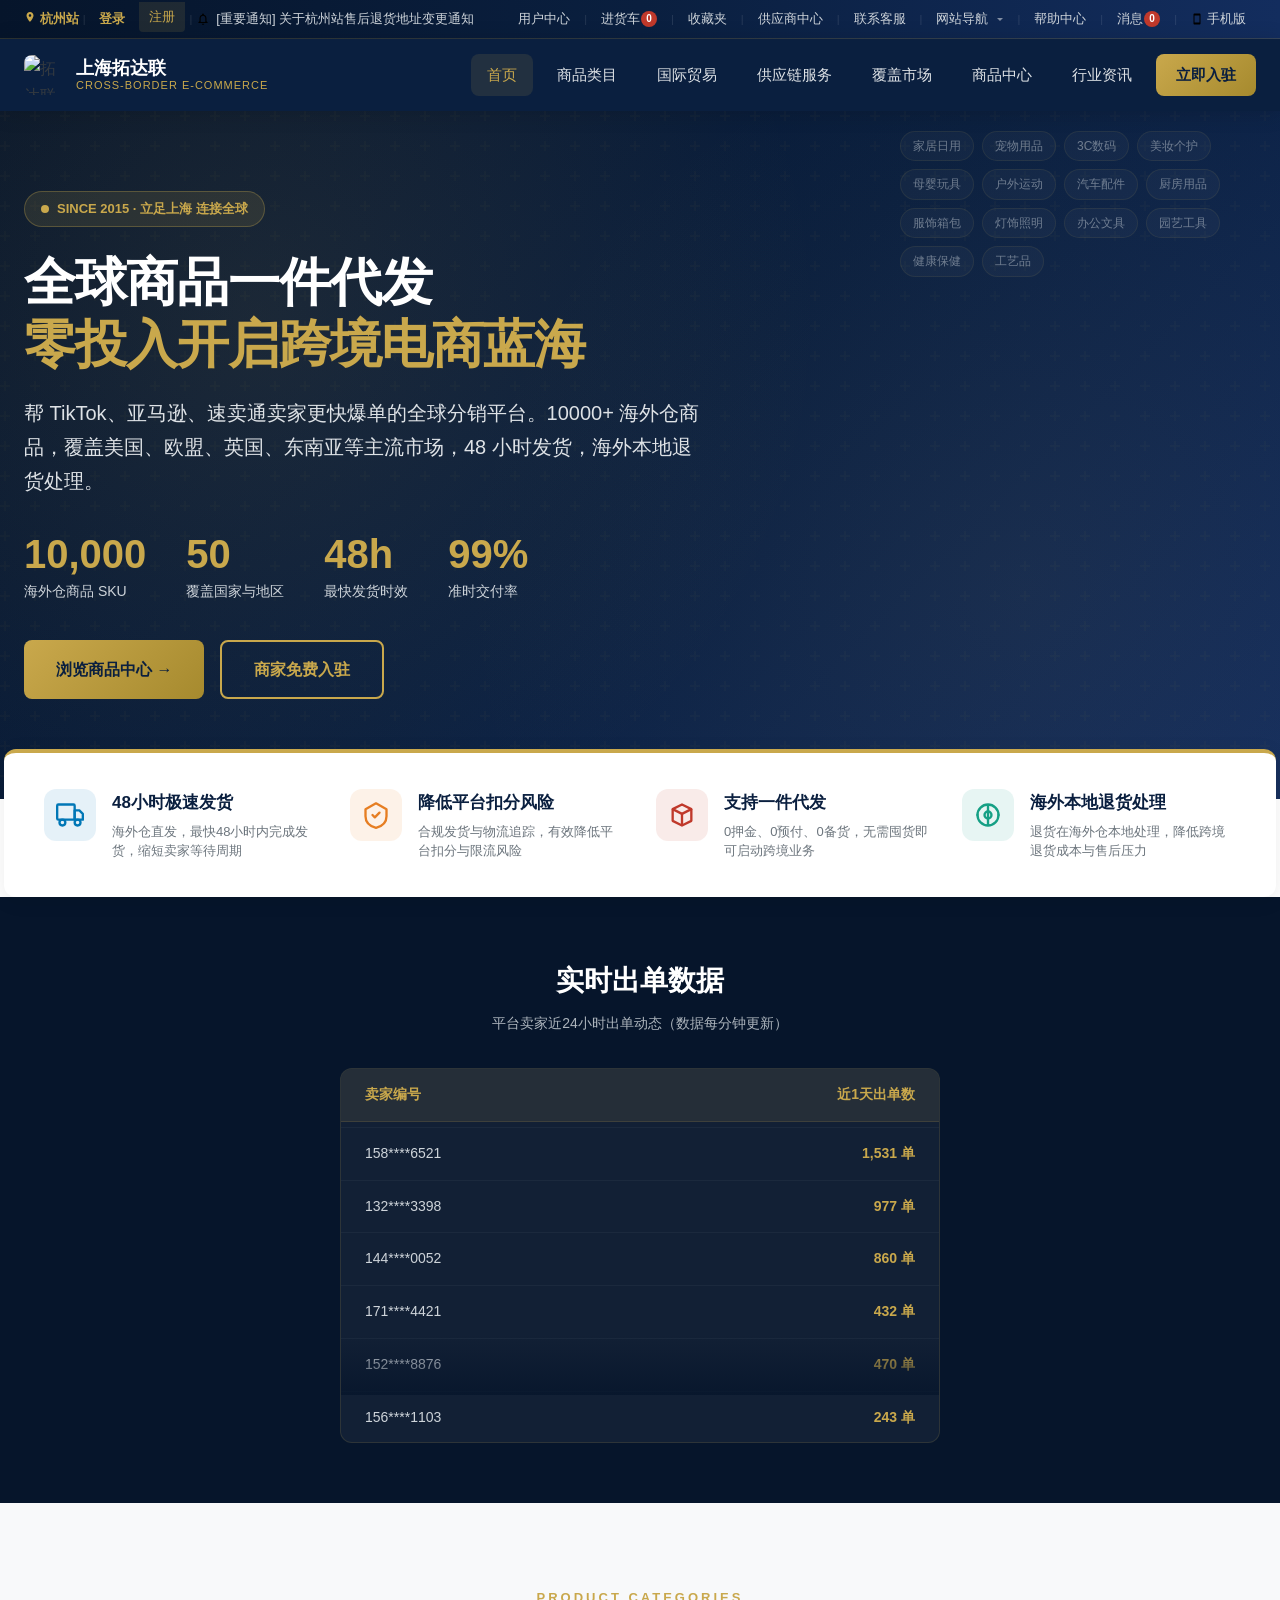
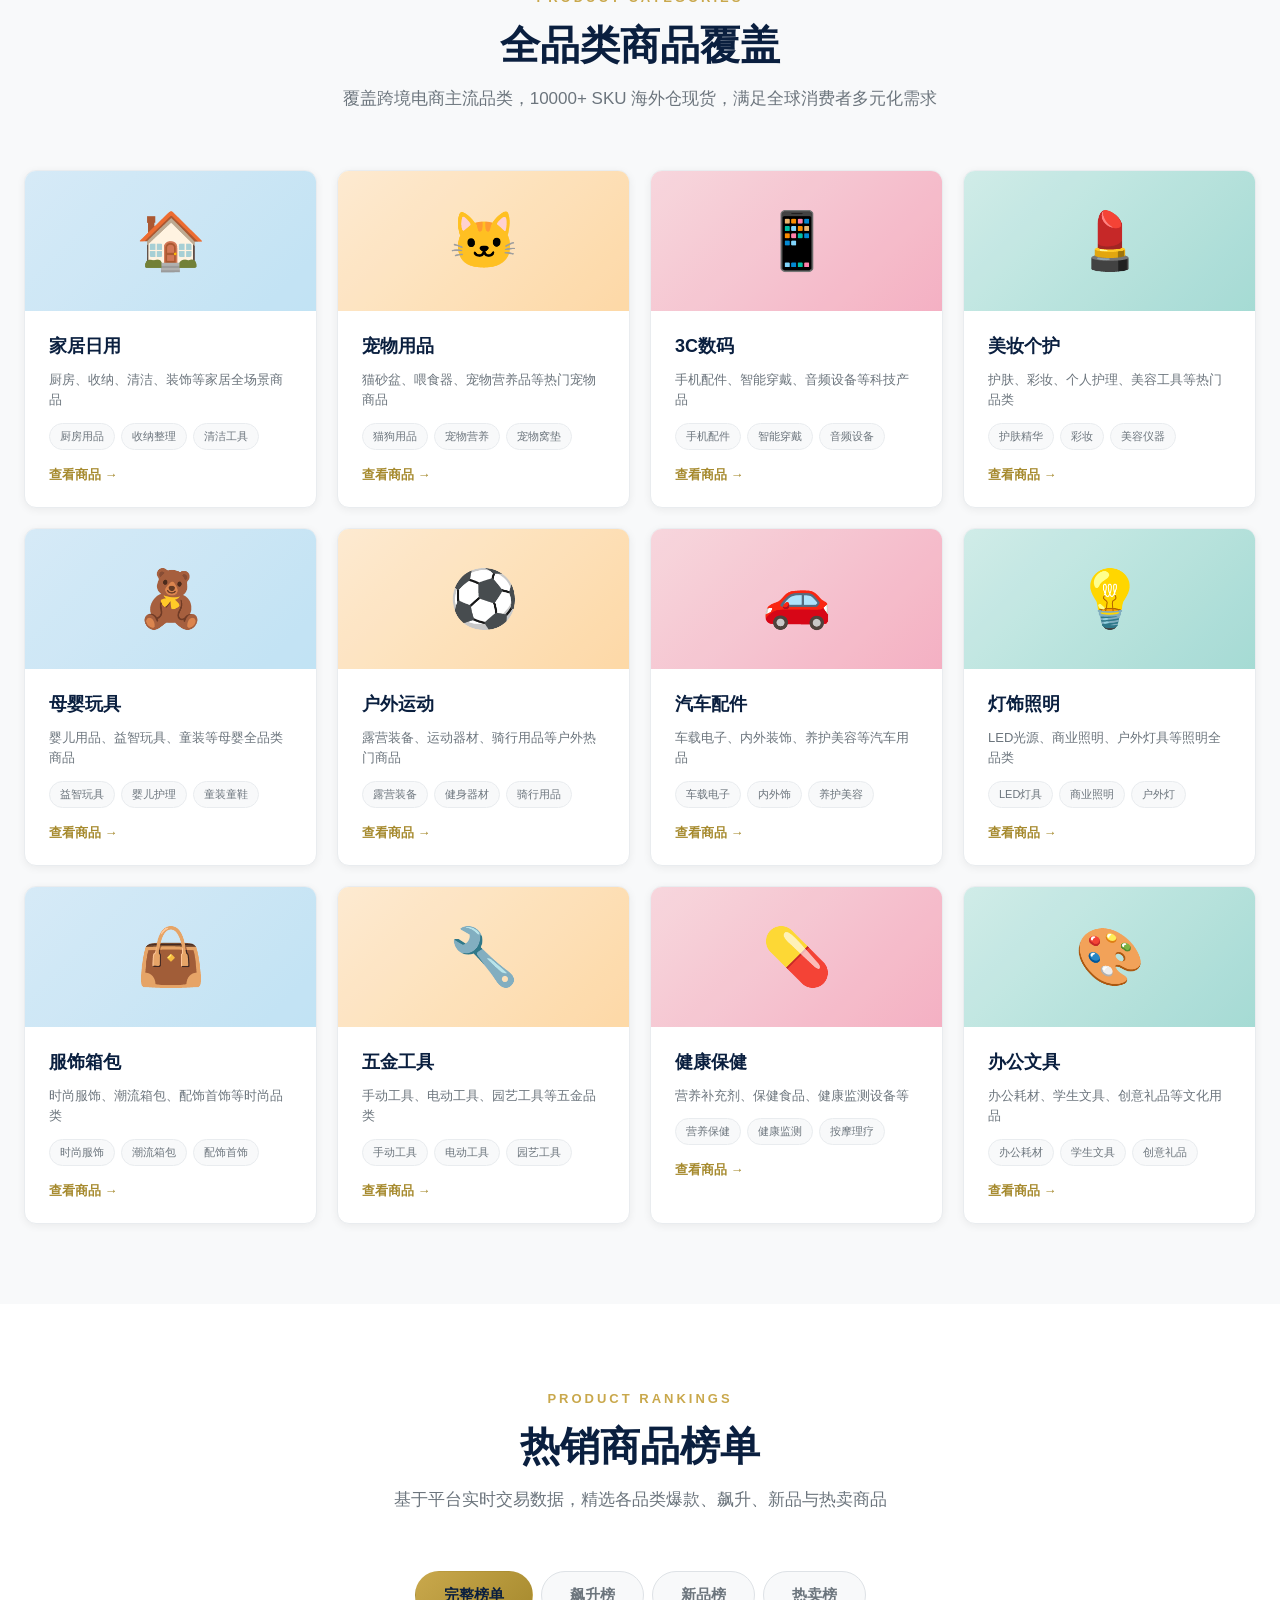
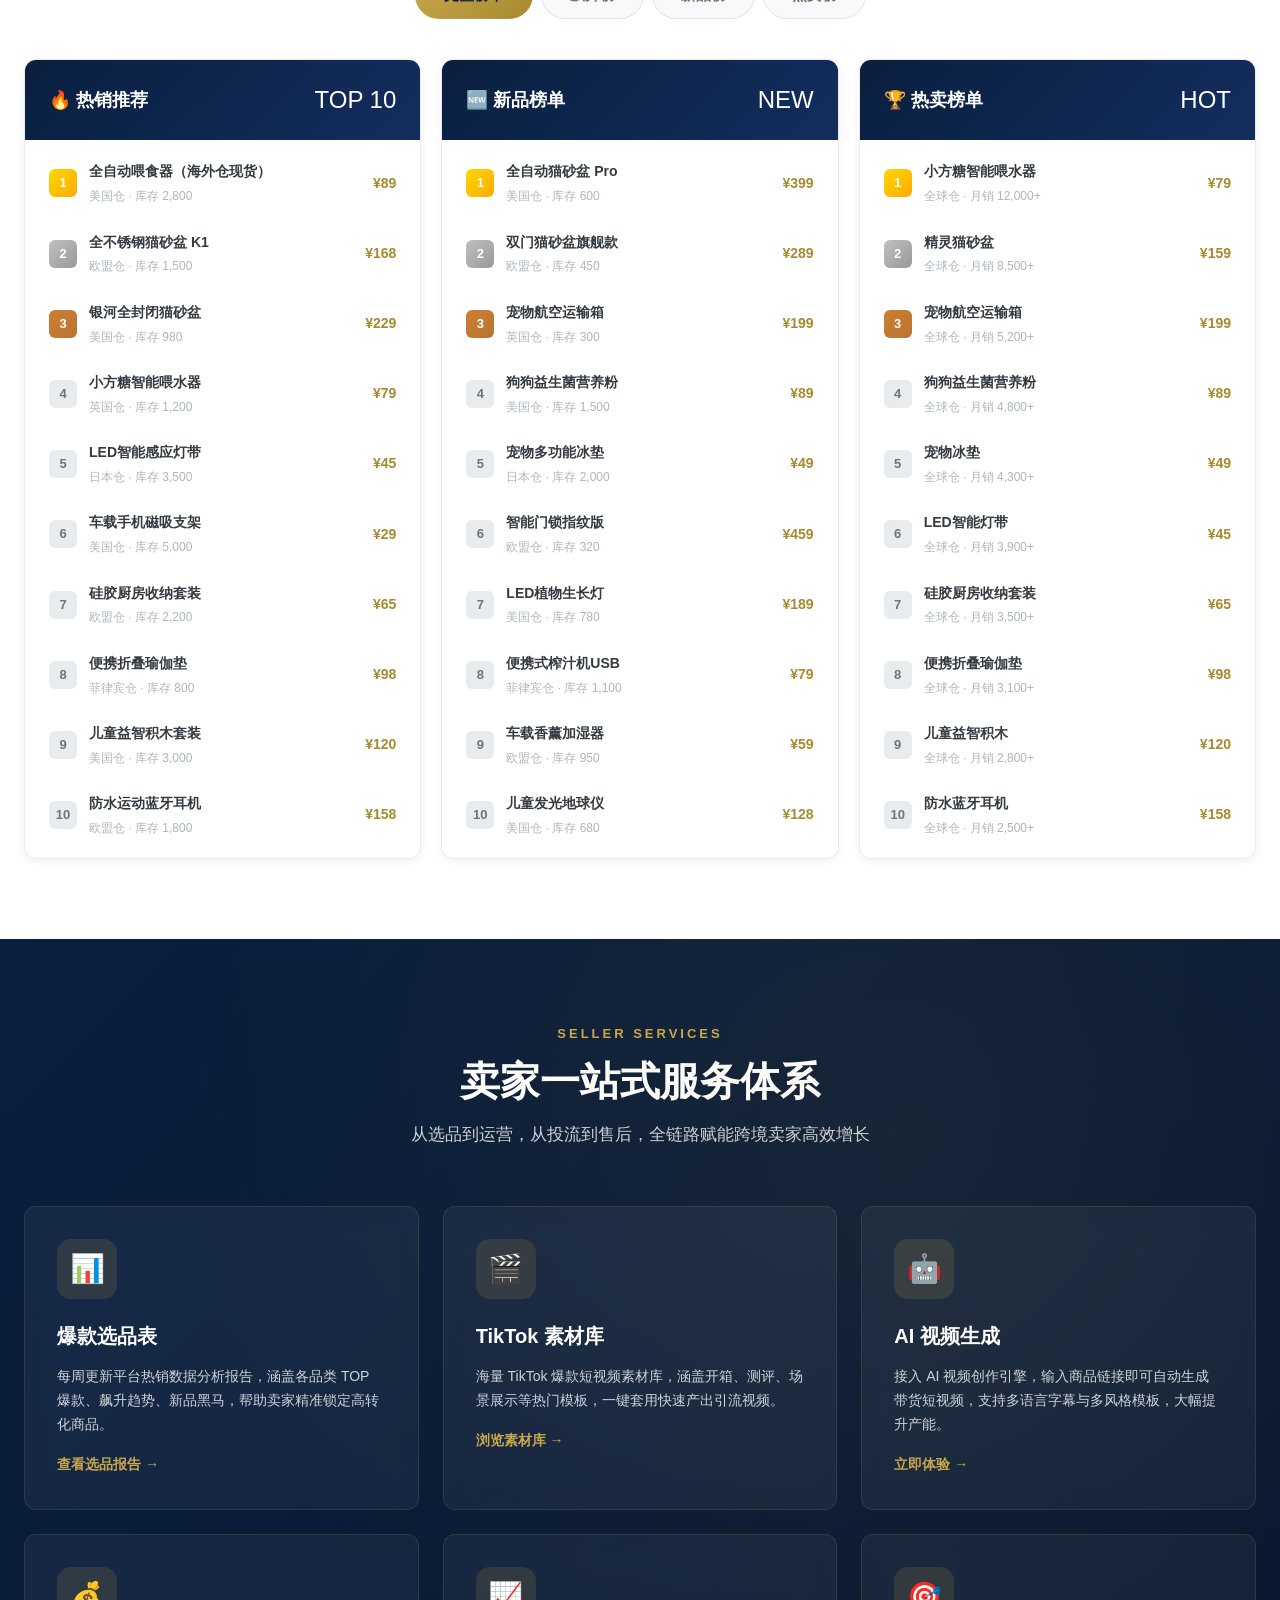
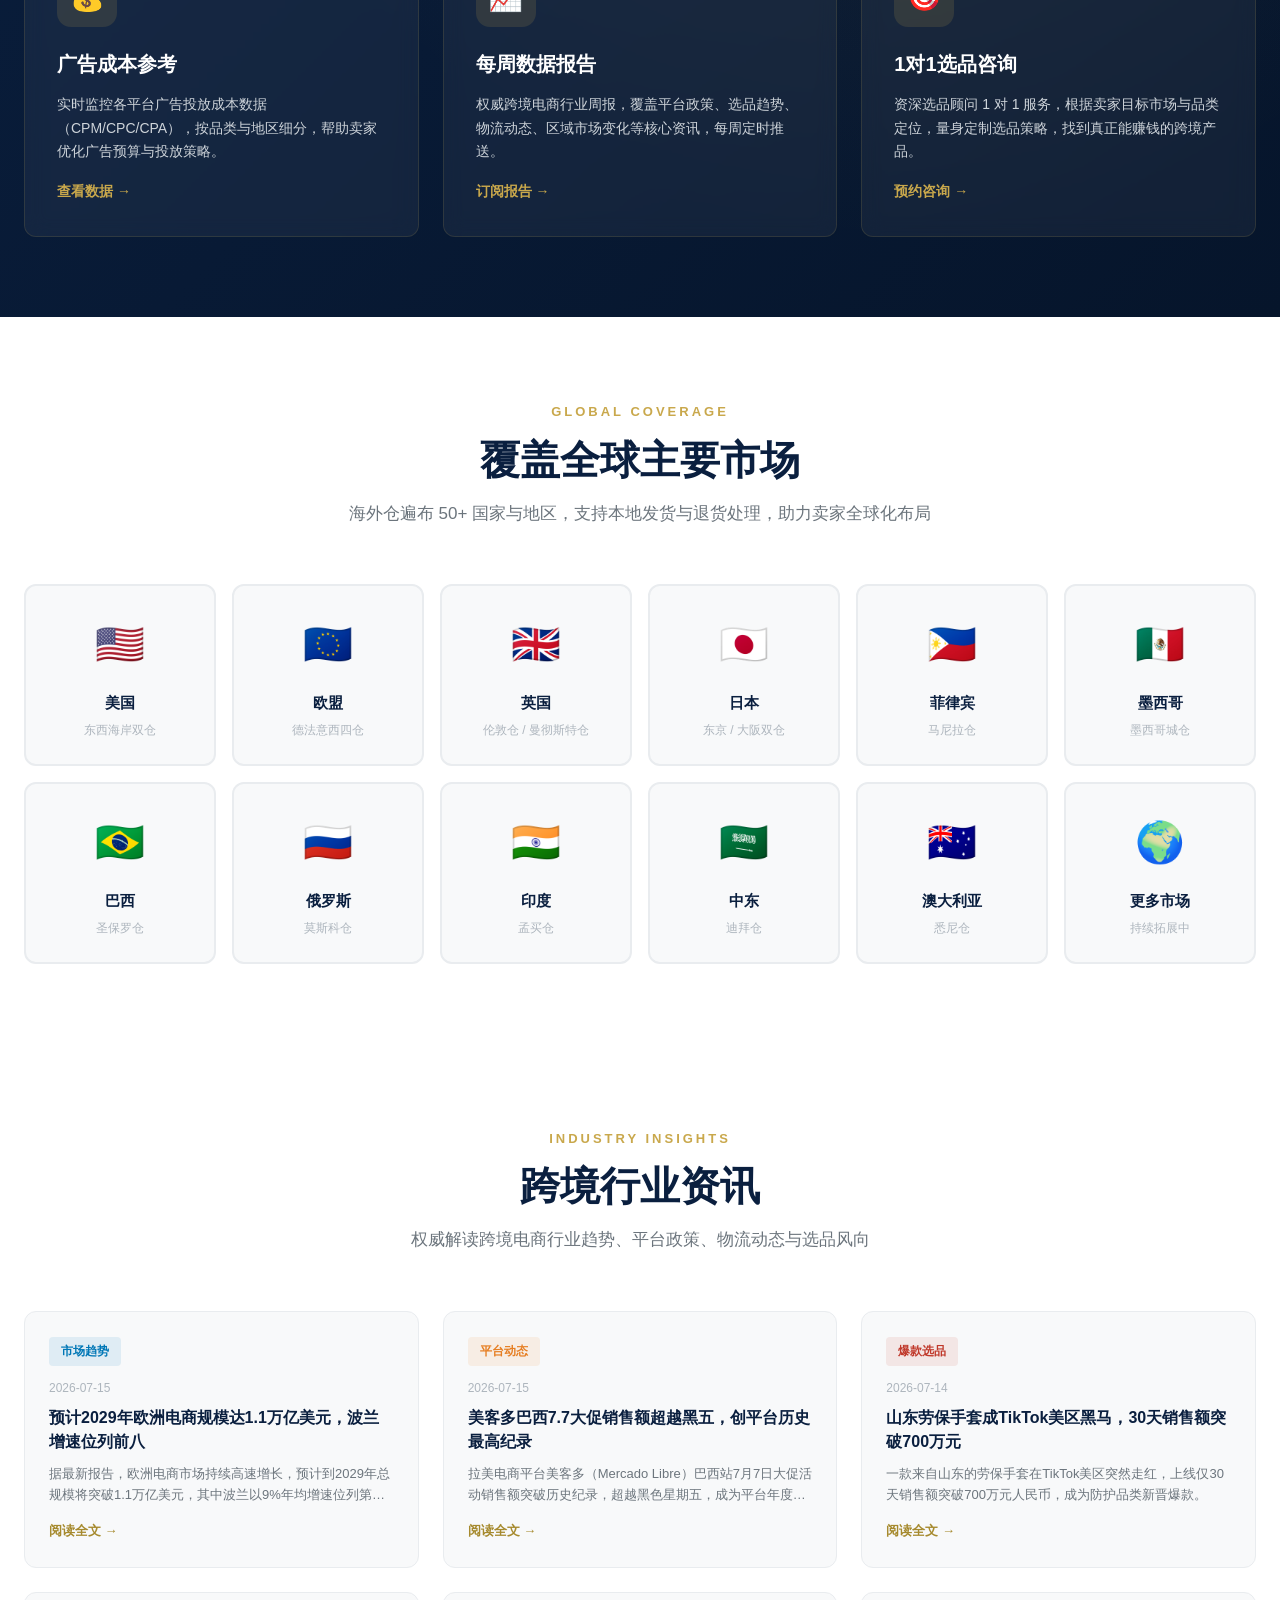
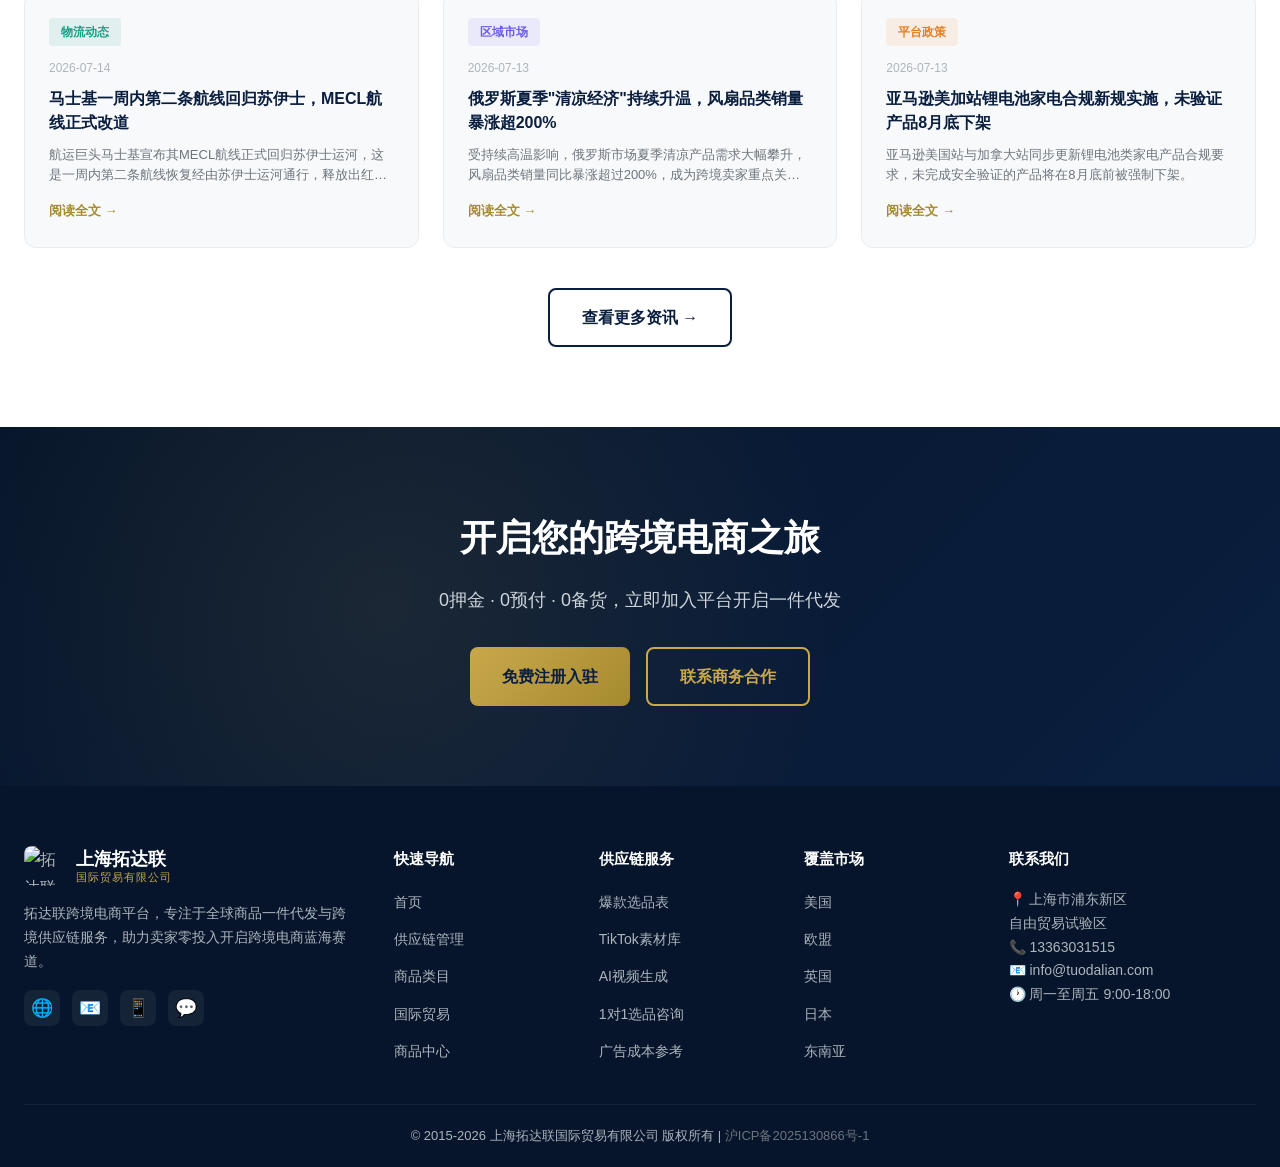
==== commit 6a793a96: "Update index.html - add /zhuce register page and update register links" ====
--- a/index.html
+++ b/index.html
@@ -366,7 +366,7 @@
       </span>
       <span class="sep">|</span>
       <a href="/dengru" class="login-link">登录</a>
-      <a href="#" class="register-link">注册</a>
+      <a href="/zhuce" class="register-link">注册</a>
       <span class="sep">|</span>
       <span class="notice">
         <svg class="notice-icon" viewBox="0 0 24 24"><path d="M12 22c1.1 0 2-.9 2-2h-4c0 1.1.9 2 2 2zm6-6v-5c0-3.07-1.63-5.64-4.5-6.32V4c0-.83-.67-1.5-1.5-1.5s-1.5.67-1.5 1.5v.68C7.64 5.36 6 7.92 6 11v5l-2 2v1h16v-1l-2-2zm-2 1H8v-6c0-2.48 1.51-4.5 4-4.5s4 2.02 4 4.5v6z"/></svg>
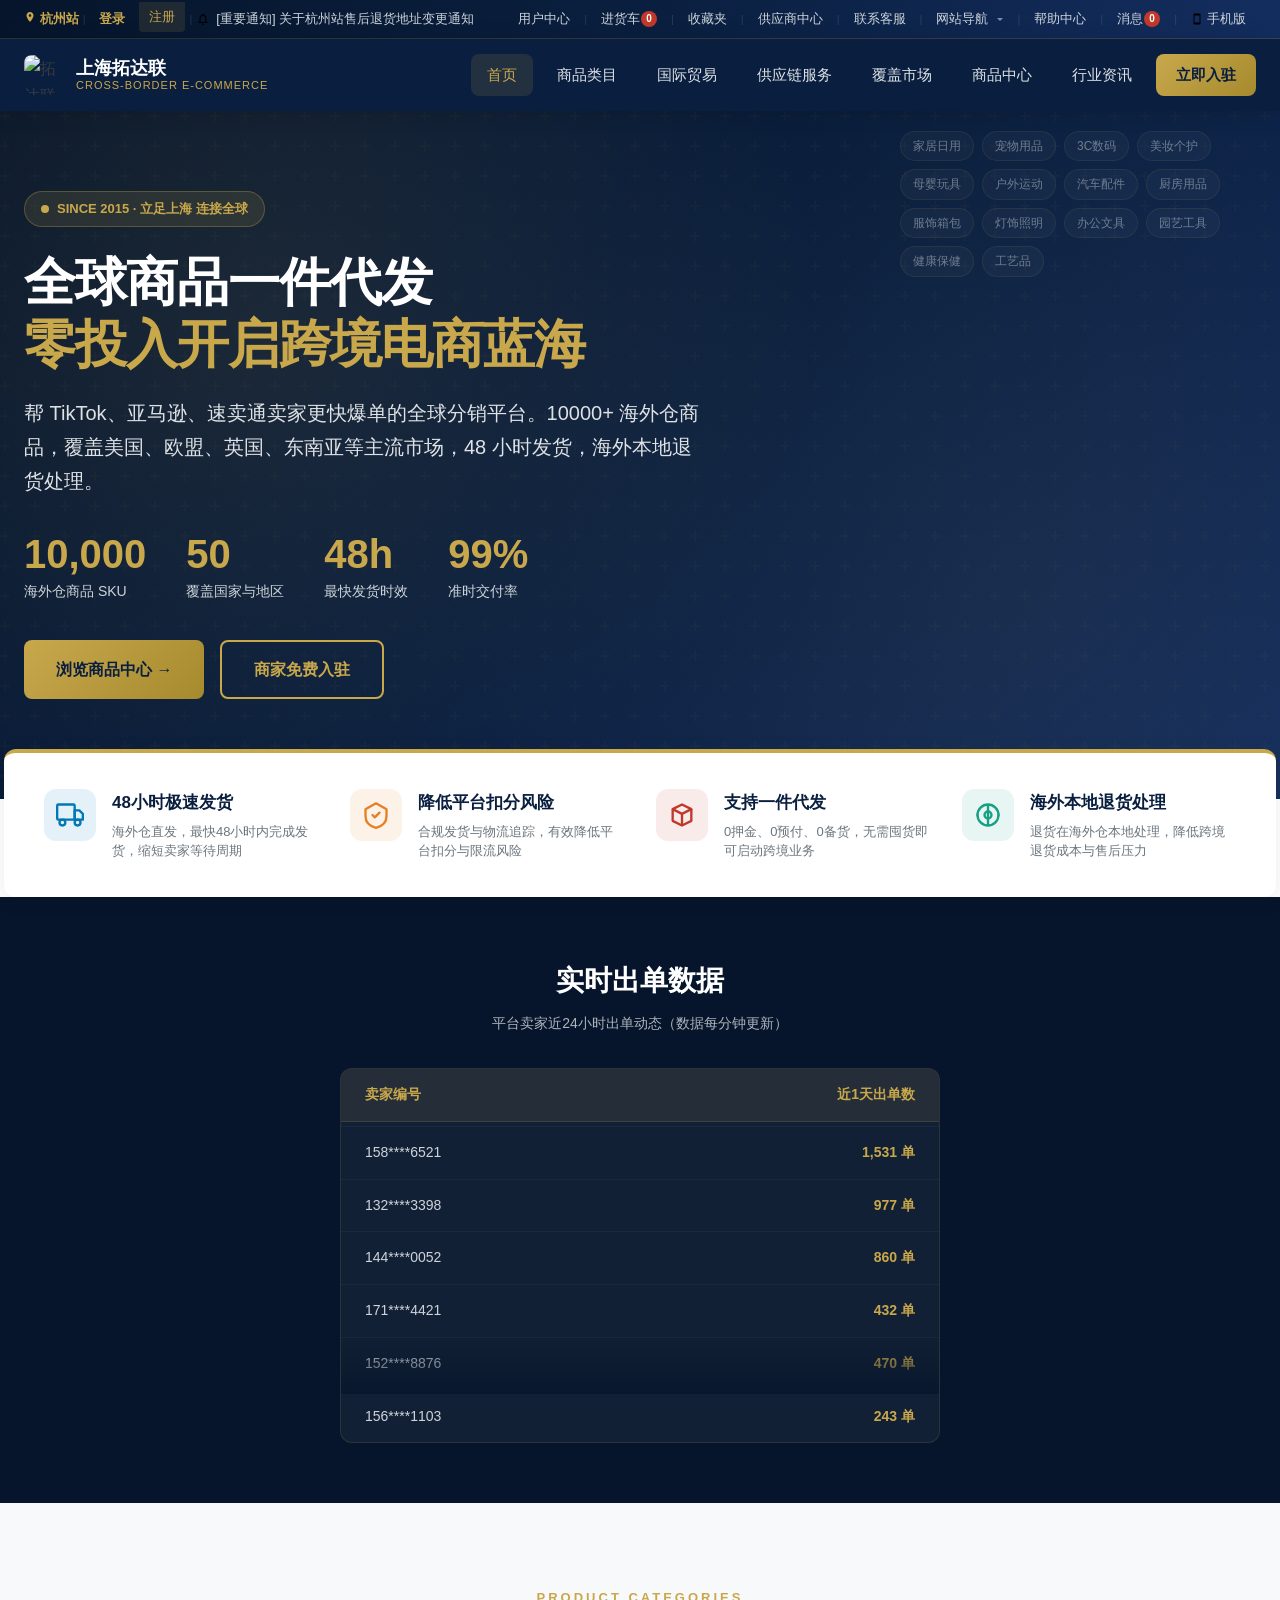
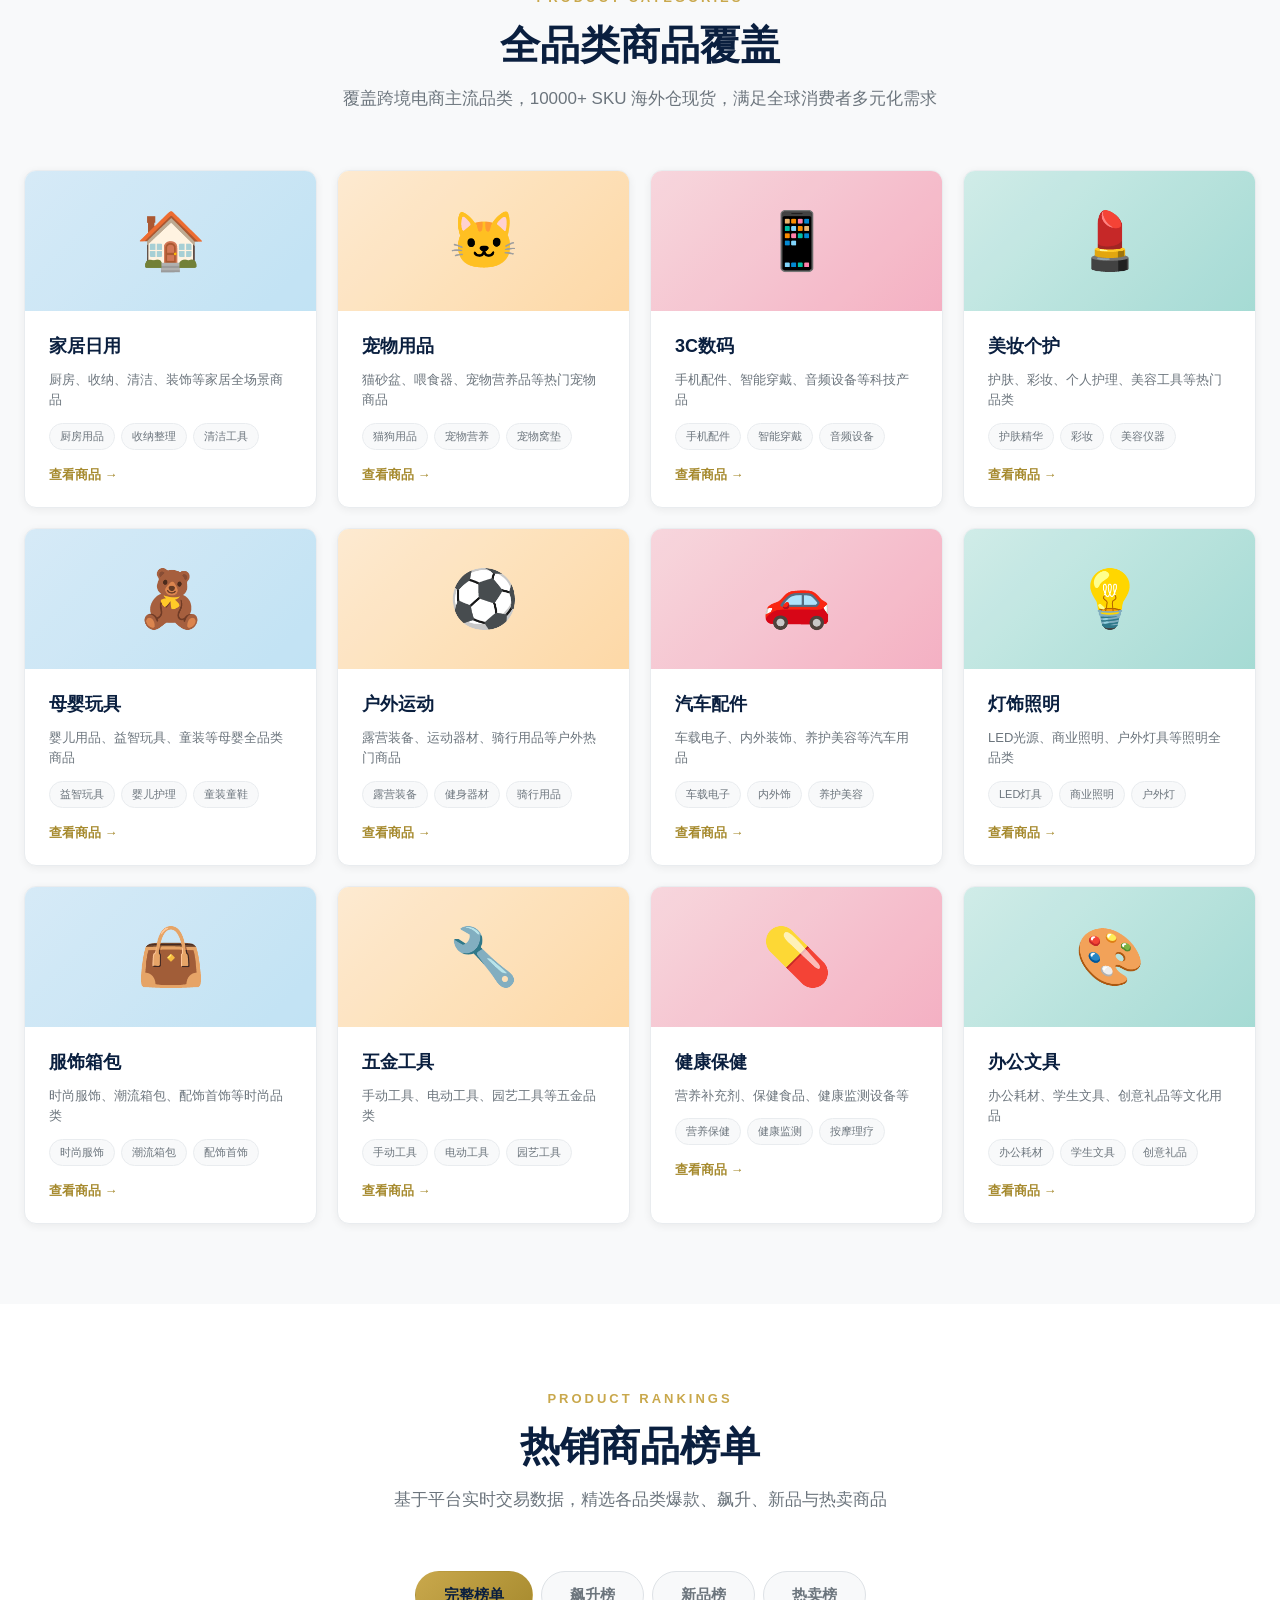
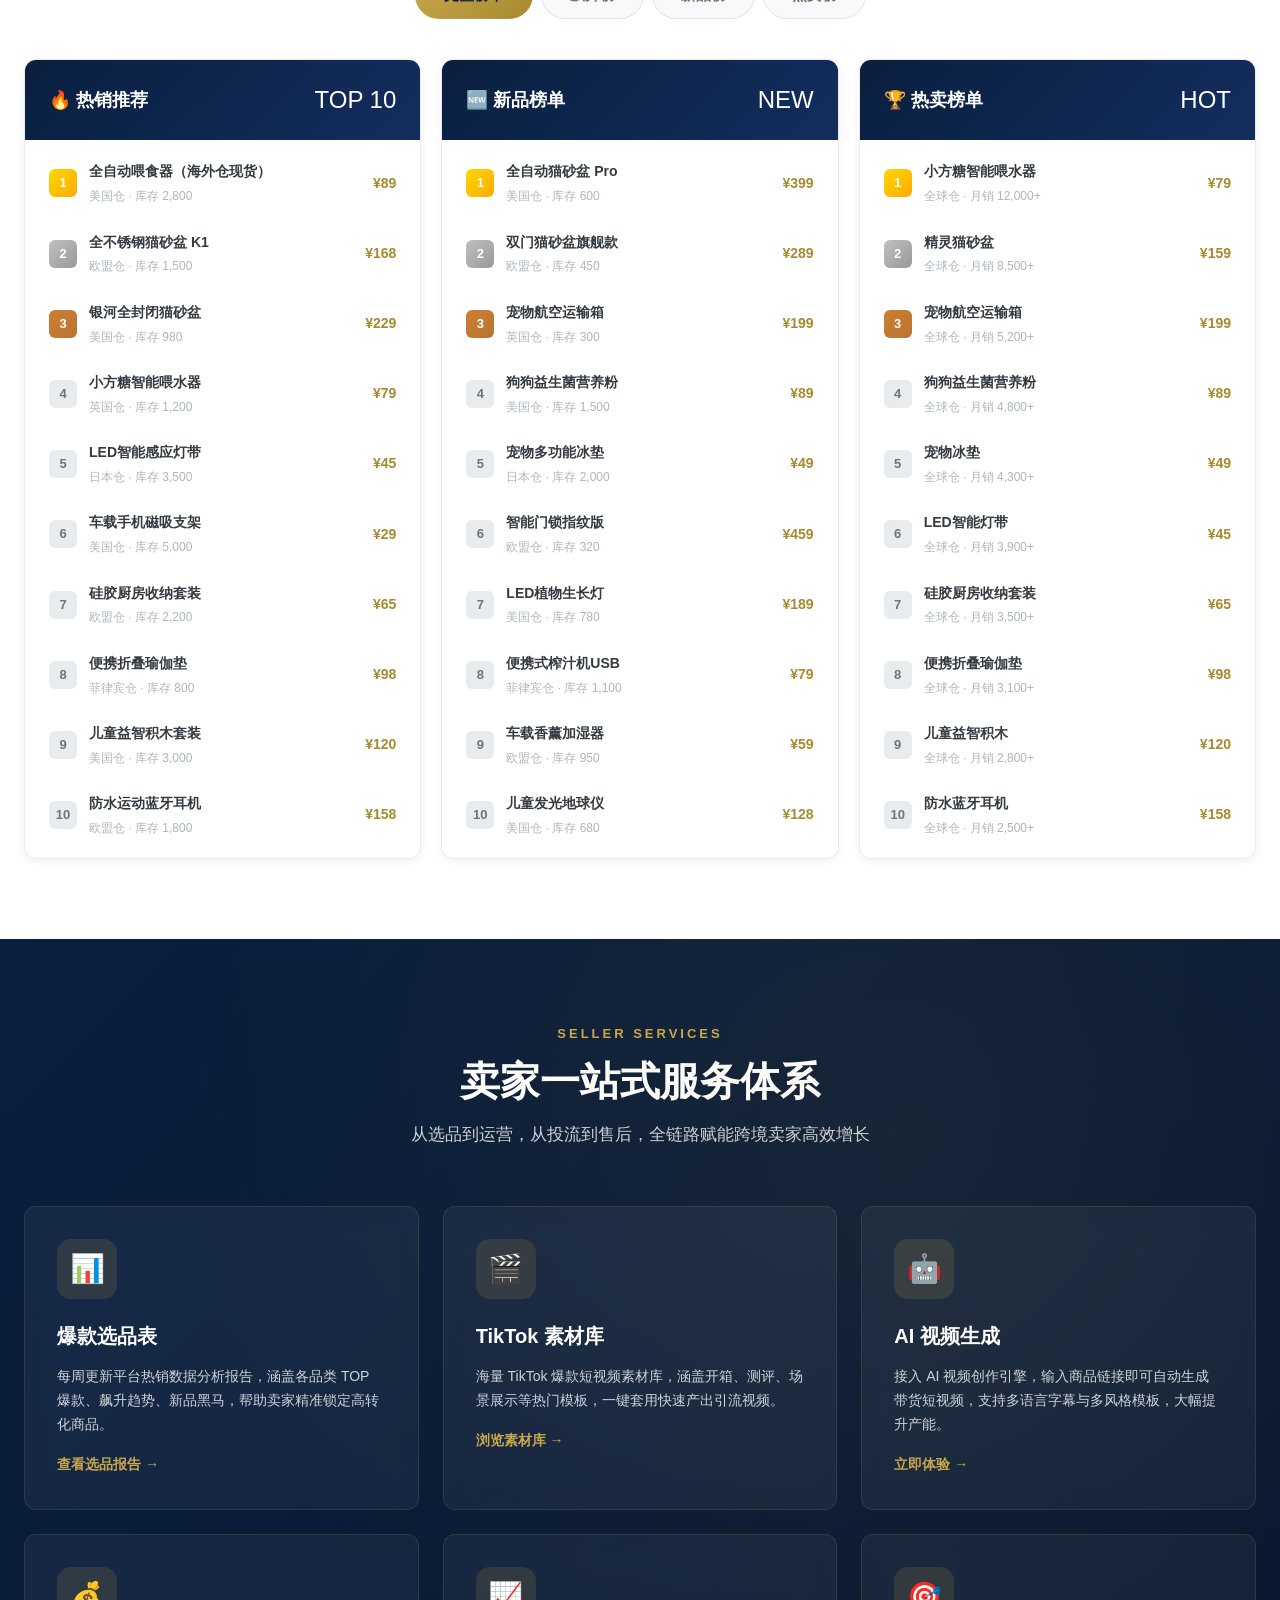
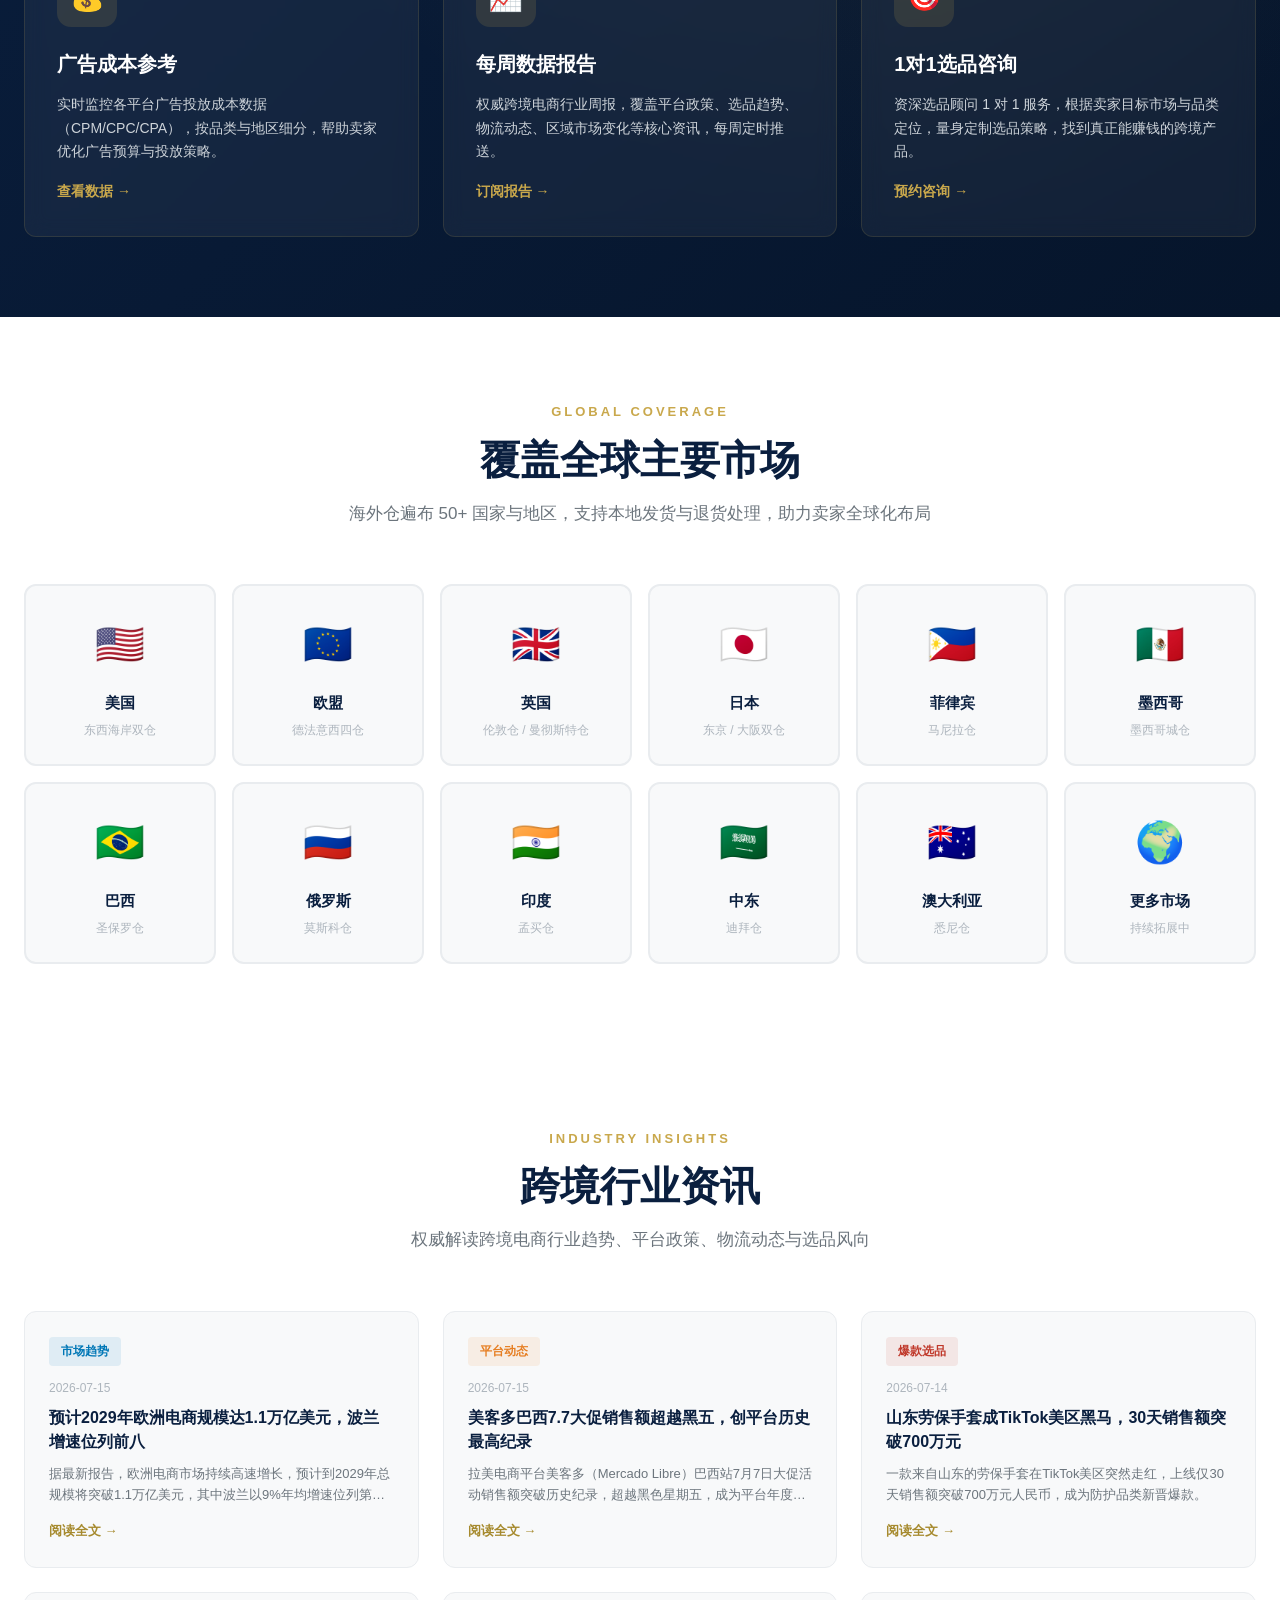
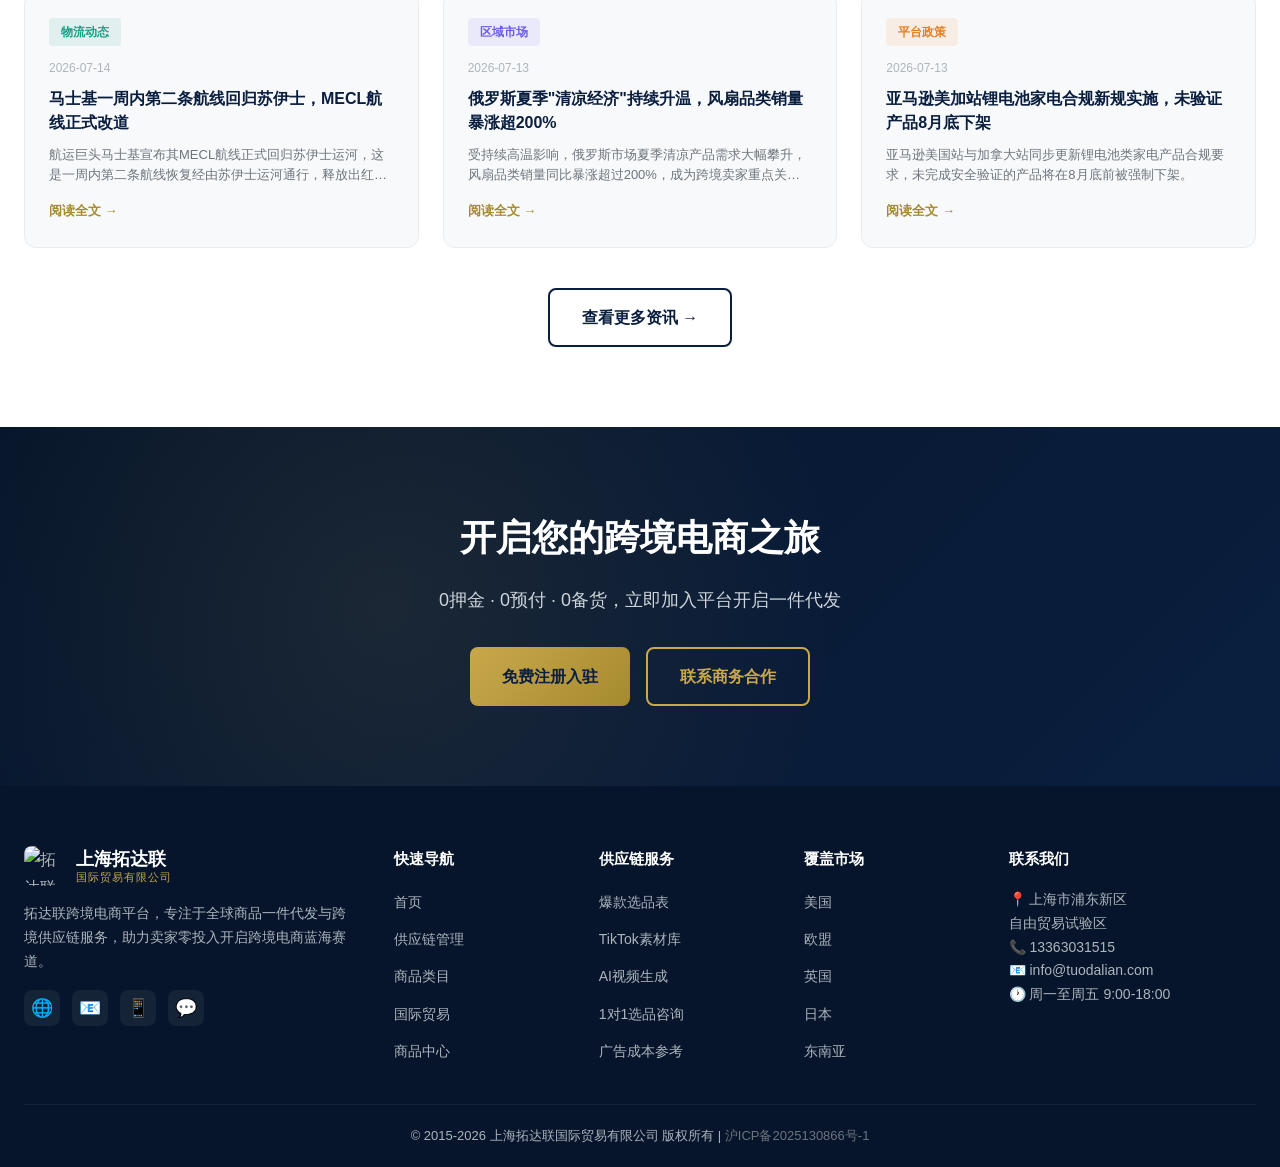
==== commit 450a5cc8: "Update 立即入驻/免费注册入驻 links to /dengru" ====
--- a/index.html
+++ b/index.html
@@ -424,7 +424,7 @@
       <a href="#regions" class="nav-link">覆盖市场</a>
       <a href="/shangpinleimu" class="nav-link">商品中心</a>
       <a href="#news" class="nav-link">行业资讯</a>
-      <a href="#contact" class="nav-link nav-cta">立即入驻</a>
+      <a href="/dengru" class="nav-link nav-cta">立即入驻</a>
     </nav>
     <div class="mobile-toggle" onclick="document.getElementById('nav').classList.toggle('open')">
       <span></span><span></span><span></span>
@@ -446,7 +446,7 @@
     </div>
     <div class="hero-actions">
       <a href="/shangpinleimu" class="btn btn-gold">浏览商品中心 →</a>
-      <a href="#contact" class="btn btn-outline">商家免费入驻</a>
+      <a href="/dengru" class="btn btn-outline">商家免费入驻</a>
     </div>
   </div>
   <div class="hero-tags">
@@ -737,7 +737,7 @@
     <h2>开启您的跨境电商之旅</h2>
     <p>0押金 · 0预付 · 0备货，立即加入平台开启一件代发</p>
     <div class="cta-actions">
-      <a href="https://www.tuodalian.com" class="btn btn-gold">免费注册入驻</a>
+      <a href="/dengru" class="btn btn-gold">免费注册入驻</a>
       <a href="mailto:info@tuodalian.com" class="btn btn-outline">联系商务合作</a>
     </div>
   </div>
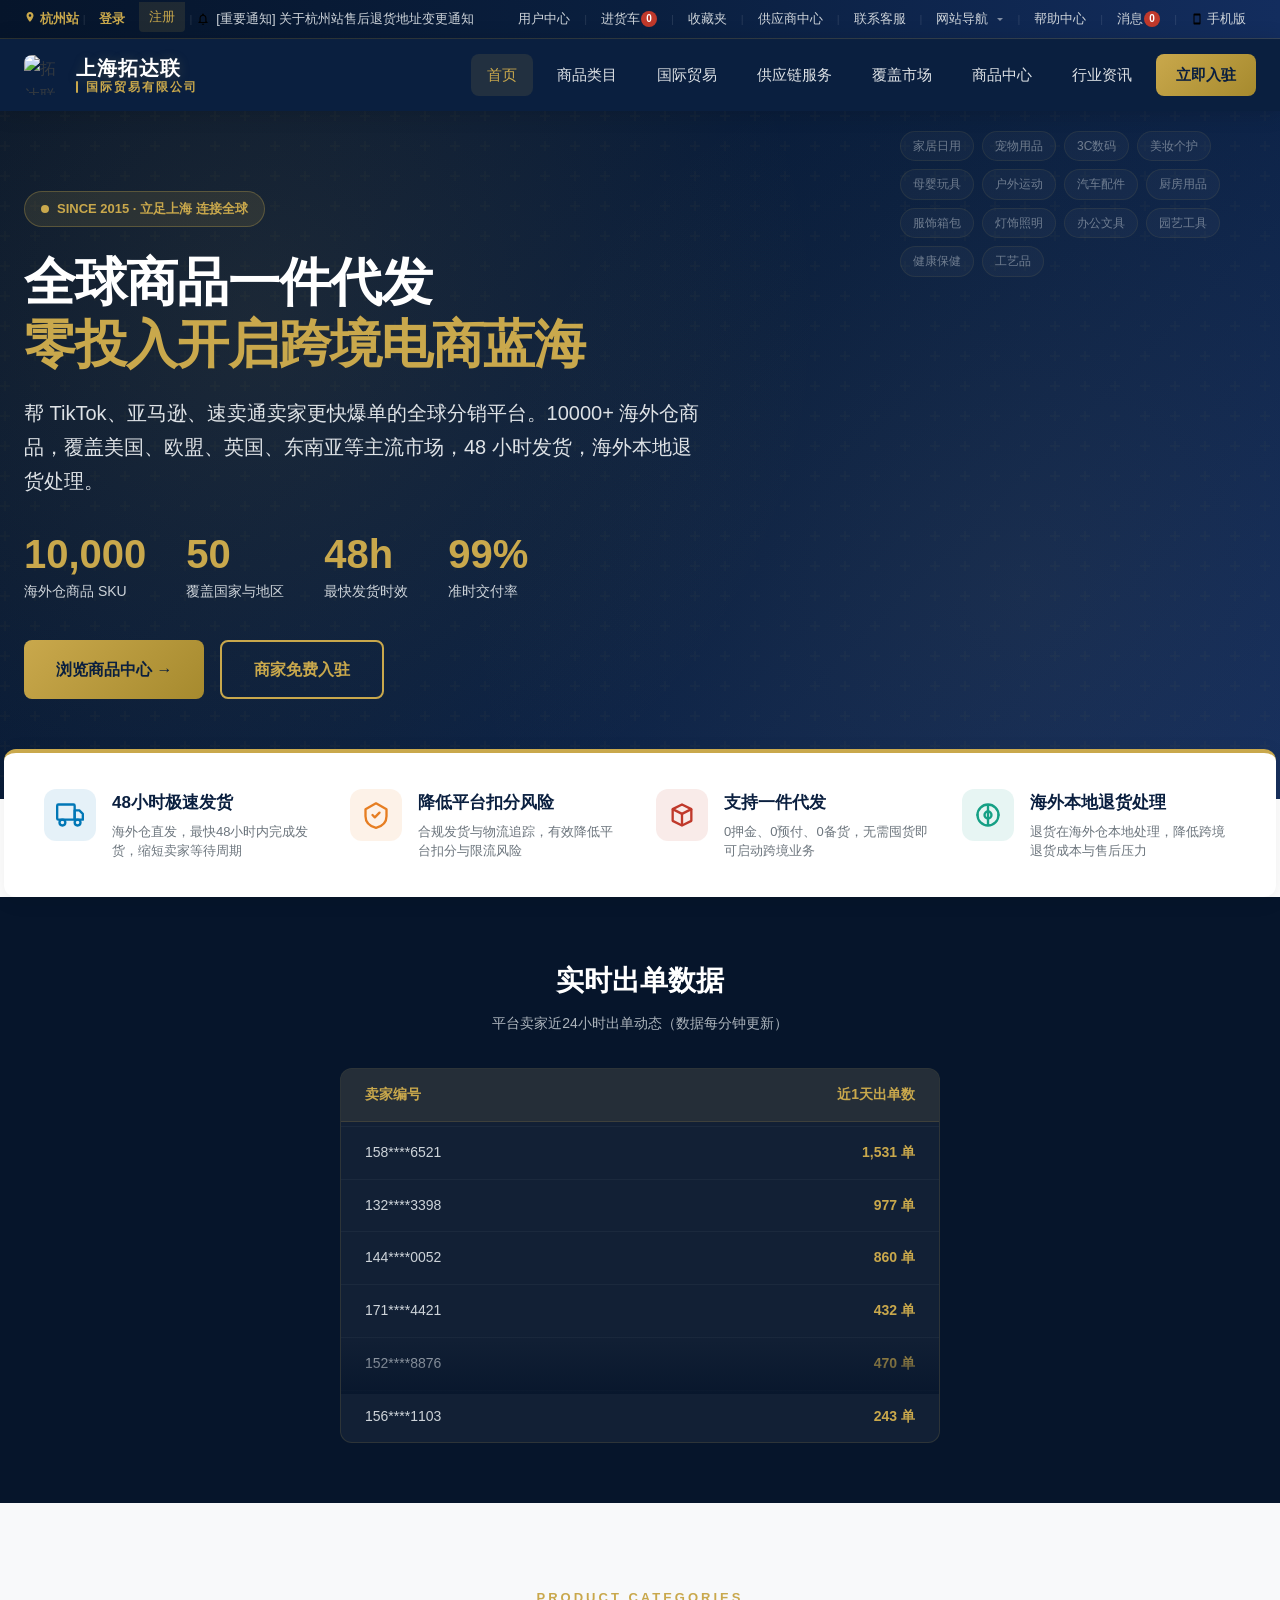
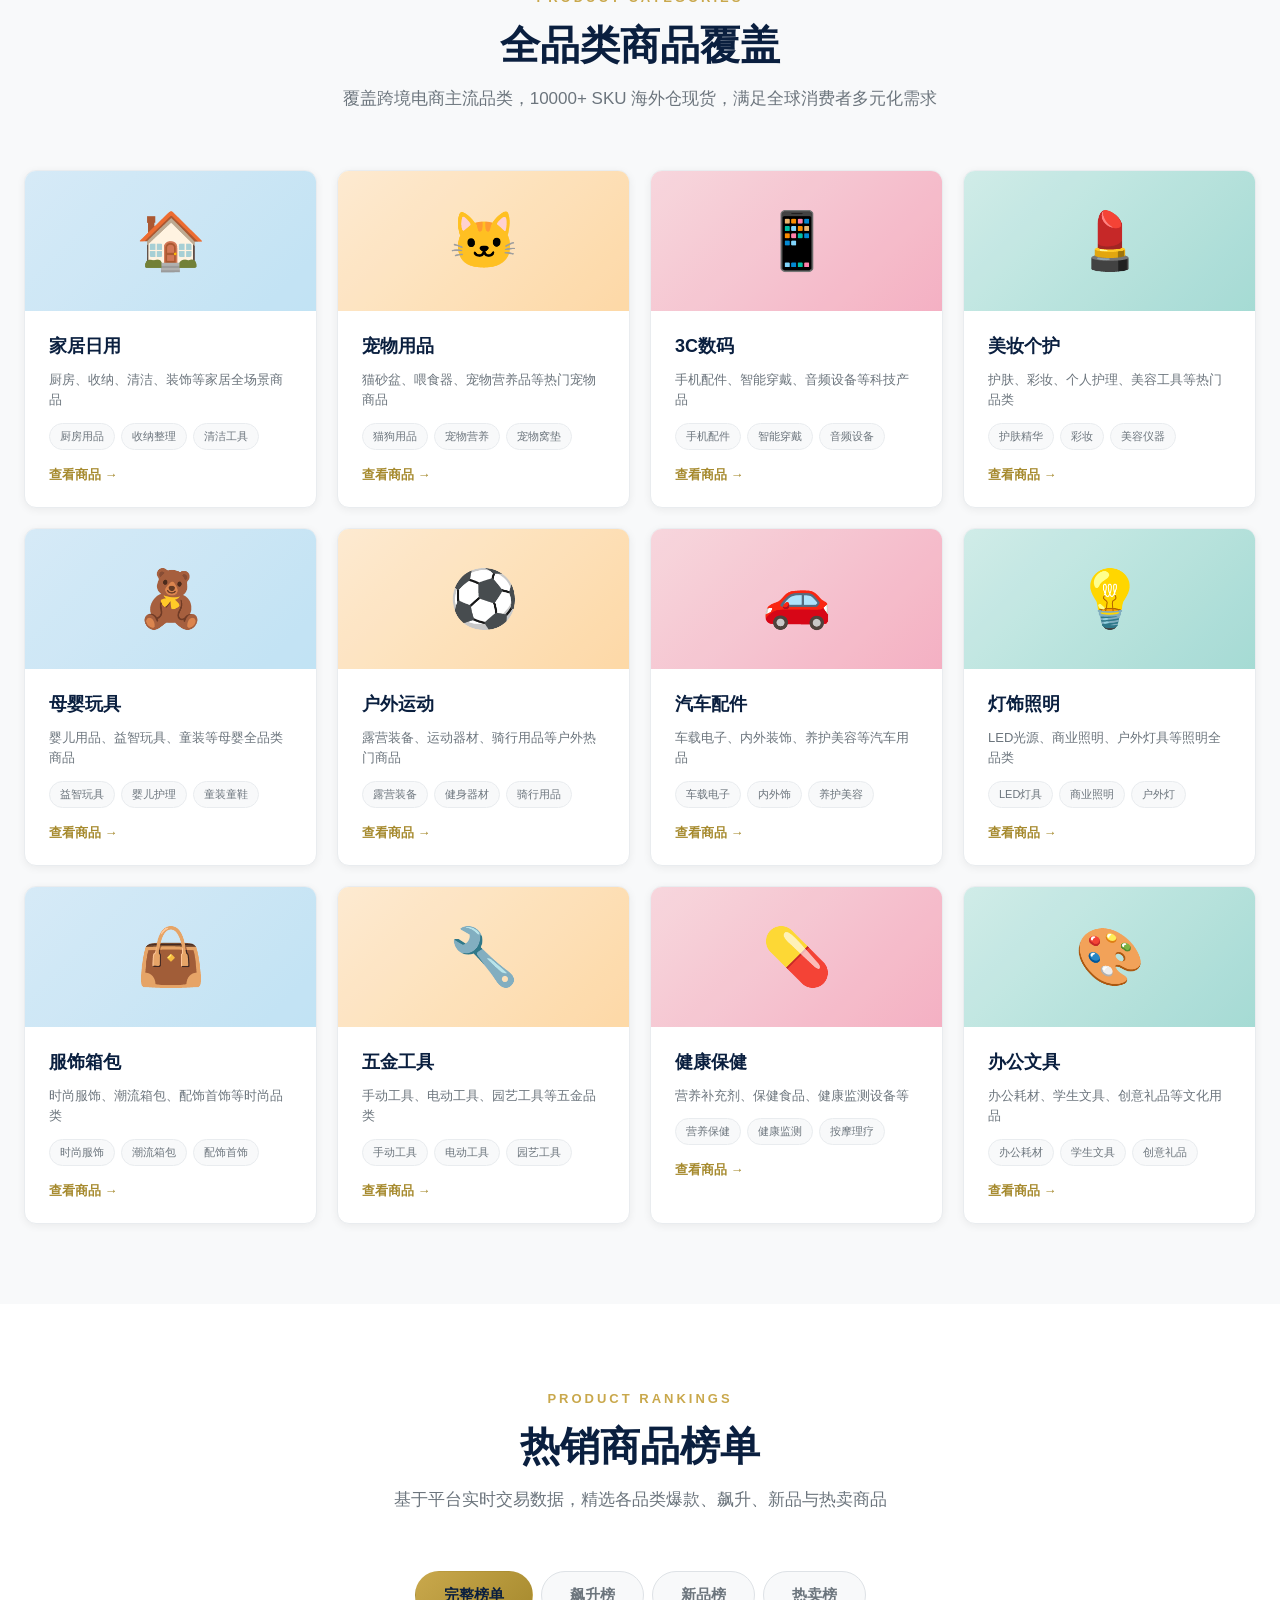
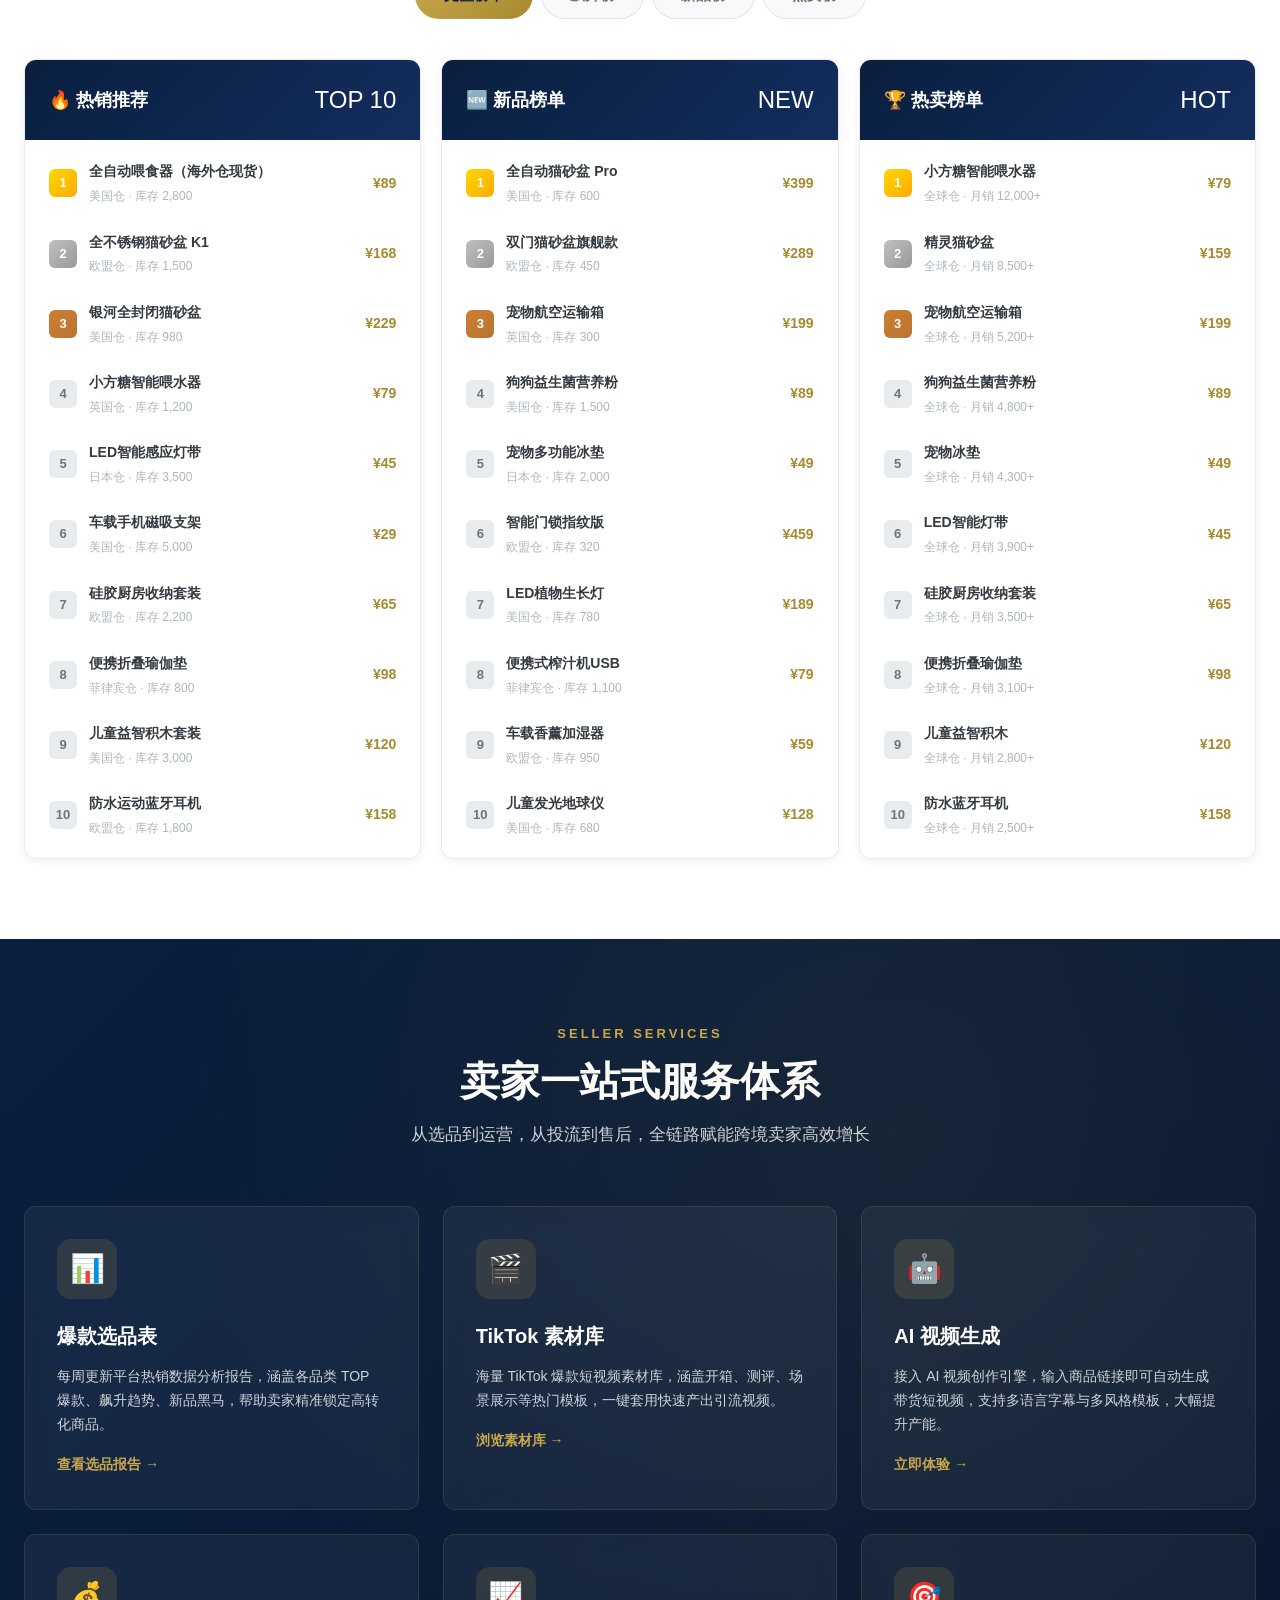
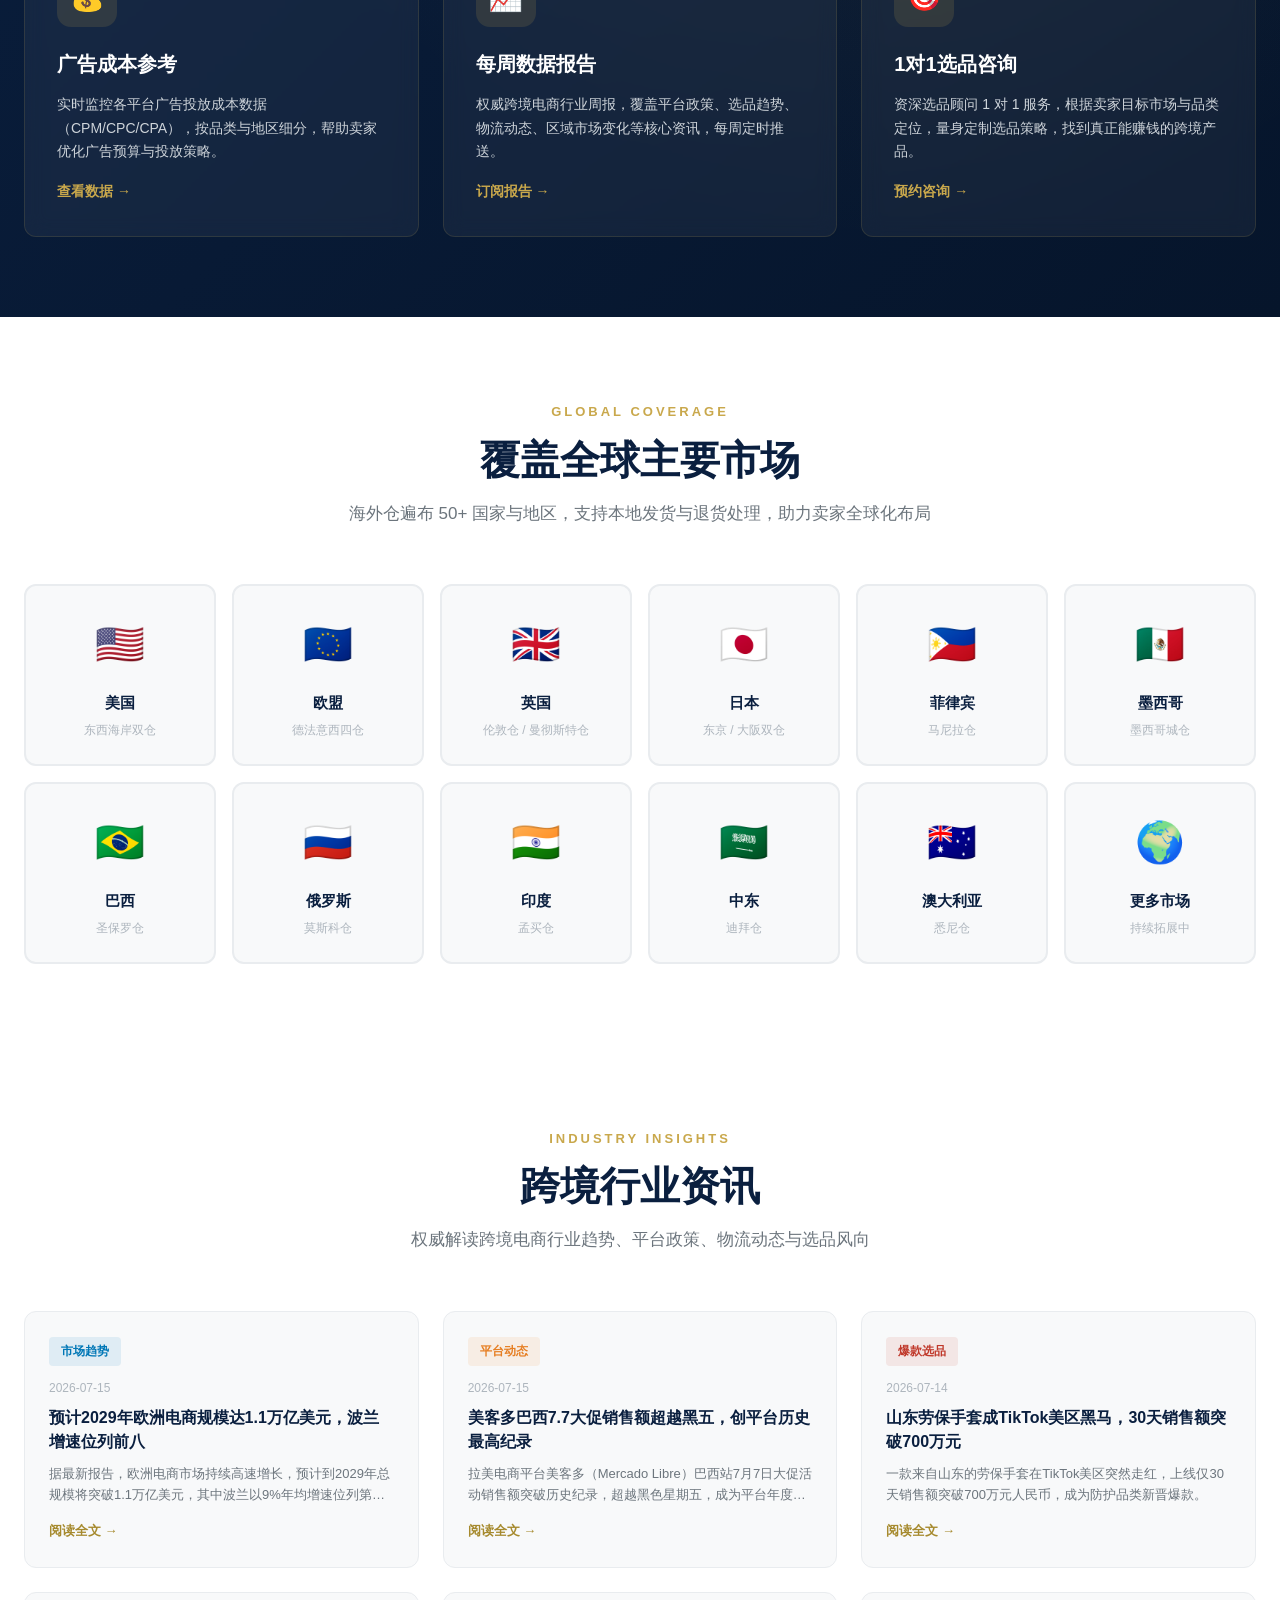
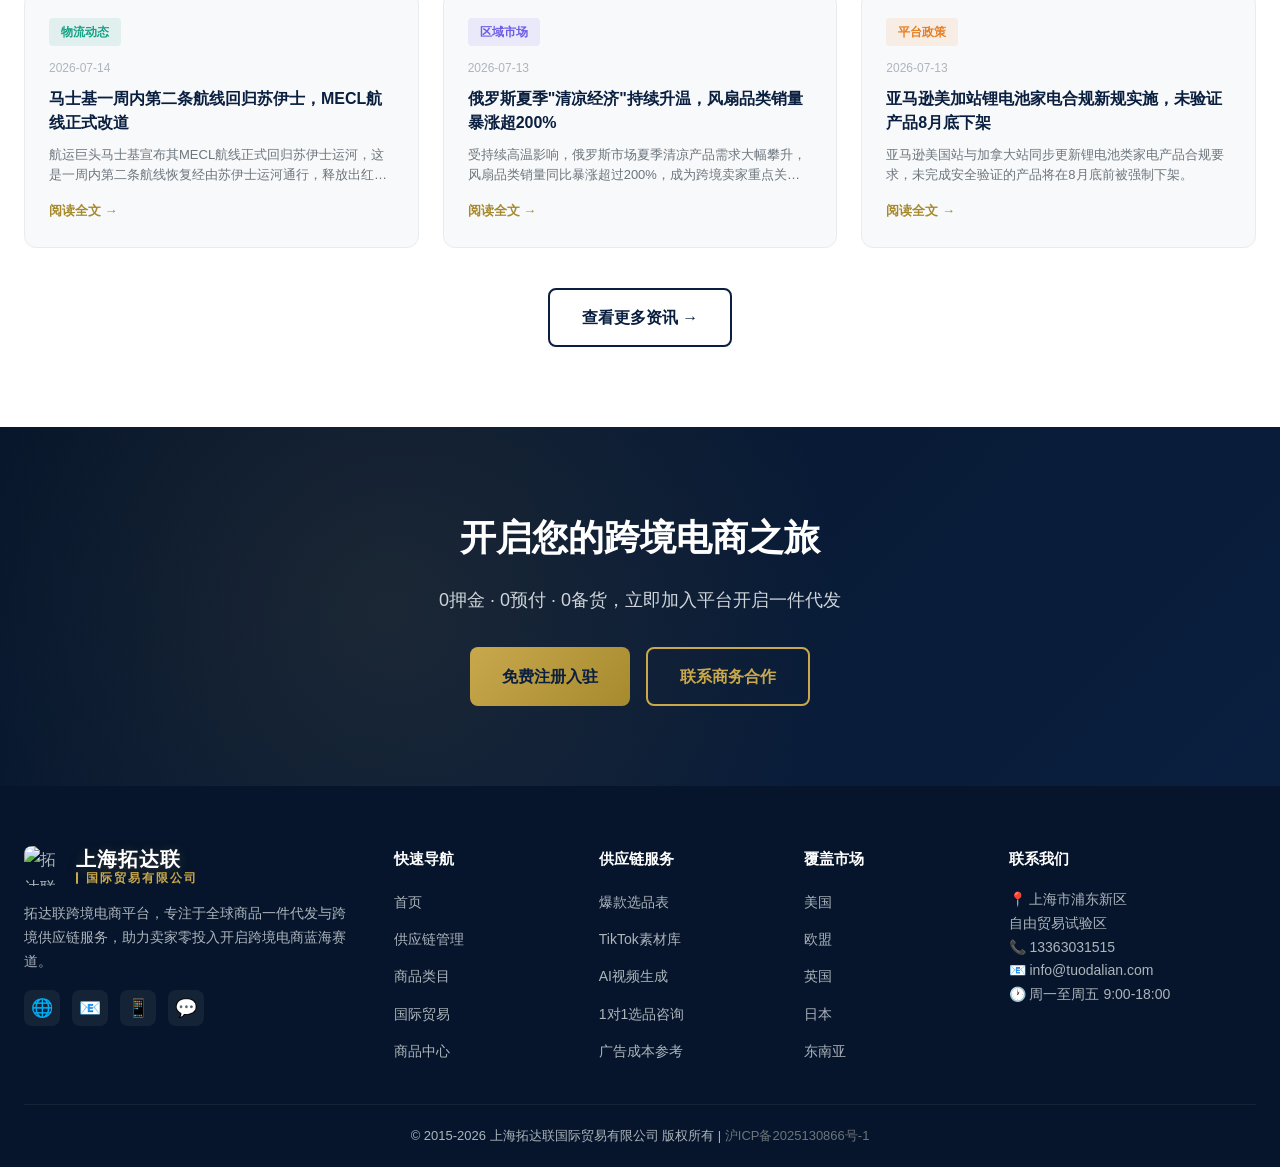
==== commit ad78f42e: "Update brand name to 上海拓达联 | 国际贸易有限公司 across all pages" ====
--- a/index.html
+++ b/index.html
@@ -1,900 +1,900 @@
-<!DOCTYPE html>
-<html lang="zh-CN">
-<head>
-<meta charset="UTF-8">
-<meta name="viewport" content="width=device-width, initial-scale=1.0, maximum-scale=5.0, viewport-fit=cover">
-<meta name="theme-color" content="#0a1f3f">
-<meta name="description" content="拓达联跨境电商平台 — 全球商品一件代发，覆盖美国、欧盟、英国、东南亚等市场，零投入开启跨境电商蓝海赛道。10000+海外仓商品，48小时发货，本地退货处理。">
-<meta name="keywords" content="跨境电商,一件代发,海外仓,TikTok选品,亚马逊选品,全球供应链,拓达联,kuajingdianshang">
-<title>拓达联跨境电商平台 | 全球商品一件代发 开启跨境电商蓝海</title>
-<link rel="icon" href="data:image/svg+xml,<svg xmlns='http://www.w3.org/2000/svg' viewBox='0 0 32 32'><rect width='32' height='32' rx='4' fill='%230a1f3f'/><path d='M8 22l8-16 8 16' fill='none' stroke='%23c9a84c' stroke-width='2.5' stroke-linecap='round' stroke-linejoin='round'/><line x1='16' y1='6' x2='16' y2='26' stroke='%23c9a84c' stroke-width='2'/></svg>">
-<style>
-/* ===== Reset & Variables ===== */
-:root{
-  --navy:#0a1f3f; --navy-light:#132d5e; --navy-dark:#06152b;
-  --gold:#c9a84c; --gold-light:#d4b96a; --gold-dark:#a68a2e; --gold-pale:#f7f3e8;
-  --white:#fff;
-  --gray-50:#f8f9fa; --gray-100:#e9ecef; --gray-200:#dee2e6; --gray-300:#ced4da;
-  --gray-400:#adb5bd; --gray-500:#6c757d; --gray-600:#495057; --gray-700:#343a40; --gray-800:#212529;
-  --blue:#0077b6; --orange:#e67e22; --red:#c0392b; --teal:#16a085; --purple:#6c5ce7;
-  --radius-sm:8px; --radius-md:12px; --radius-lg:20px;
-  --shadow-sm:0 2px 8px rgba(0,0,0,.06);
-  --shadow-md:0 4px 20px rgba(0,0,0,.08);
-  --shadow-lg:0 8px 40px rgba(0,0,0,.12);
-  --shadow-xl:0 12px 60px rgba(0,0,0,.16);
-  --transition:.3s cubic-bezier(.4,0,.2,1);
-}
-*,*::before,*::after{margin:0;padding:0;box-sizing:border-box;}
-html{scroll-behavior:smooth;scroll-padding-top:80px;}
-body{font-family:-apple-system,BlinkMacSystemFont,"Segoe UI","PingFang SC","Microsoft YaHei","Helvetica Neue",sans-serif;font-size:16px;line-height:1.7;color:var(--gray-700);background:var(--white);-webkit-font-smoothing:antialiased;}
-a{text-decoration:none;color:inherit;}
-ul,ol{list-style:none;}
-img{max-width:100%;display:block;}
-.container{max-width:1320px;margin:0 auto;padding:0 24px;}
-
-/* ===== Top Bar (B2B E-commerce Style) ===== */
-.top-bar{background:linear-gradient(90deg,var(--navy-dark) 0%,var(--navy) 50%,var(--navy-light) 100%);color:var(--gray-300);font-size:13px;padding:0;border-bottom:1px solid rgba(201,168,76,.2);}
-.top-bar .container{display:flex;justify-content:space-between;align-items:center;height:38px;}
-.top-bar-left,.top-bar-right{display:flex;align-items:center;gap:4px;}
-.top-bar a{color:var(--gray-300);transition:all .2s;display:inline-flex;align-items:center;gap:5px;padding:0 10px;height:38px;line-height:38px;white-space:nowrap;}
-.top-bar a:hover{color:var(--gold);}
-.top-bar .sep{color:rgba(255,255,255,.12);font-size:11px;}
-.top-bar .site-picker{font-weight:600;color:var(--gold);cursor:pointer;}
-.top-bar .site-picker svg{width:12px;height:12px;fill:var(--gold);}
-.top-bar .login-link{color:var(--gold);font-weight:600;}
-.top-bar .register-link{background:rgba(201,168,76,.12);color:var(--gold);border-radius:0 0 4px 4px;height:30px;line-height:30px;margin-top:-4px;}
-.top-bar .register-link:hover{background:var(--gold);color:var(--navy-dark);}
-.top-bar .notice{display:inline-flex;align-items:center;gap:6px;color:var(--gray-400);max-width:280px;overflow:hidden;text-overflow:ellipsis;white-space:nowrap;}
-.top-bar .notice-icon{width:14px;height:14px;color:var(--gold);animation:tada 2s infinite;}
-@keyframes tada{0%,100%{transform:rotate(0);}10%,30%,50%,70%,90%{transform:rotate(-6deg);}20%,40%,60%,80%{transform:rotate(6deg);}}
-.top-bar .notice-text{color:var(--gray-300);}
-.top-bar .badge{display:inline-flex;align-items:center;justify-content:center;min-width:16px;height:16px;padding:0 4px;background:var(--red);color:#fff;border-radius:10px;font-size:10px;font-weight:700;margin-left:-4px;}
-.top-bar .mobile-link{display:inline-flex;align-items:center;gap:4px;}
-.top-bar .mobile-link svg{width:12px;height:12px;}
-.top-bar .nav-dropdown{position:relative;display:inline-flex;align-items:center;}
-.top-bar .nav-dropdown>a::after{content:'';display:inline-block;width:0;height:0;margin-left:4px;border-left:3px solid transparent;border-right:3px solid transparent;border-top:3px solid currentColor;opacity:.6;}
-.top-bar .nav-dropdown:hover .dropdown-menu{opacity:1;visibility:visible;transform:translateY(0);}
-.top-bar .dropdown-menu{position:absolute;top:100%;left:50%;transform:translateX(-50%) translateY(8px);background:#fff;border-radius:8px;box-shadow:0 8px 30px rgba(0,0,0,.18);padding:8px 0;min-width:140px;opacity:0;visibility:hidden;transition:all .25s;z-index:1000;}
-.top-bar .dropdown-menu a{display:block;color:var(--gray-700);height:auto;line-height:1.5;padding:8px 16px;font-size:13px;}
-.top-bar .dropdown-menu a:hover{background:var(--gray-50);color:var(--navy);}
-
-/* ===== Header ===== */
-.header{position:sticky;top:0;z-index:900;background:var(--navy);box-shadow:0 2px 20px rgba(0,0,0,.15);transition:background .3s;}
-.header.scrolled{background:rgba(6,21,43,.96);backdrop-filter:blur(10px);}
-.header .container{display:flex;align-items:center;justify-content:space-between;height:72px;}
-.logo{display:flex;align-items:center;gap:12px;transition:opacity .2s;}
-.logo:hover{opacity:.85;}
-.logo-icon{width:40px;height:40px;display:flex;align-items:center;justify-content:center;border-radius:8px;overflow:hidden;}
-.logo-icon img{width:40px;height:40px;object-fit:contain;}
-.logo-text{display:flex;flex-direction:column;line-height:1.2;}
-.logo-name{font-size:18px;font-weight:800;color:var(--white);}
-.logo-sub{font-size:11px;color:var(--gold);letter-spacing:1px;}
-.nav{display:flex;gap:8px;align-items:center;}
-.nav-link{padding:8px 16px;font-size:15px;color:var(--gray-200);border-radius:var(--radius-sm);transition:all .2s;position:relative;}
-.nav-link:hover{color:var(--gold);background:rgba(201,168,76,.08);}
-.nav-link.active{color:var(--gold);background:rgba(201,168,76,.12);}
-.nav-cta{padding:8px 20px;background:linear-gradient(135deg,var(--gold),var(--gold-dark));color:var(--navy)!important;font-weight:600;border-radius:var(--radius-sm);}
-.nav-cta:hover{background:linear-gradient(135deg,var(--gold-light),var(--gold));color:var(--navy-dark)!important;transform:translateY(-1px);box-shadow:0 4px 16px rgba(201,168,76,.3);}
-.mobile-toggle{display:none;flex-direction:column;gap:5px;cursor:pointer;padding:8px;}
-.mobile-toggle span{width:24px;height:2px;background:var(--white);border-radius:2px;transition:.3s;}
-
-/* ===== Hero ===== */
-.hero{position:relative;background:linear-gradient(135deg,var(--navy-dark) 0%,var(--navy) 50%,var(--navy-light) 100%);overflow:hidden;padding:80px 0 100px;}
-.hero::before{content:'';position:absolute;top:0;left:0;right:0;bottom:0;background-image:radial-gradient(circle at 20% 30%,rgba(201,168,76,.1) 0%,transparent 50%),radial-gradient(circle at 80% 70%,rgba(201,168,76,.06) 0%,transparent 50%);}
-.hero::after{content:'';position:absolute;top:0;left:0;right:0;bottom:0;background-image:url("data:image/svg+xml,%3Csvg width='60' height='60' viewBox='0 0 60 60' xmlns='http://www.w3.org/2000/svg'%3E%3Cg fill='none' fill-rule='evenodd'%3E%3Cg fill='%23c9a84c' fill-opacity='0.03'%3E%3Cpath d='M36 34v-4h-2v4h-4v2h4v4h2v-4h4v-2h-4zm0-30V0h-2v4h-4v2h4v4h2V6h4V4h-4zM6 34v-4H4v4H0v2h4v4h2v-4h4v-2H6zM6 4V0H4v4H0v2h4v4h2V6h4V4H6z'/%3E%3C/g%3E%3C/g%3E%3C/svg%3E");}
-.hero .container{position:relative;z-index:2;}
-.hero-badge{display:inline-flex;align-items:center;gap:8px;background:rgba(201,168,76,.12);border:1px solid rgba(201,168,76,.3);color:var(--gold);font-size:13px;font-weight:600;padding:6px 16px;border-radius:30px;margin-bottom:24px;}
-.hero-badge::before{content:'';width:8px;height:8px;background:var(--gold);border-radius:50%;animation:pulse 2s infinite;}
-@keyframes pulse{0%,100%{opacity:1;}50%{opacity:.4;}}
-.hero h1{font-size:52px;font-weight:900;color:var(--white);line-height:1.2;margin-bottom:20px;letter-spacing:-1px;}
-.hero h1 .gold{color:var(--gold);}
-.hero .sub{font-size:20px;color:var(--gray-200);line-height:1.7;margin-bottom:36px;max-width:680px;}
-.hero-stats{display:flex;gap:40px;flex-wrap:wrap;margin-bottom:36px;}
-.hero-stat{}
-.hero-stat .num{font-size:40px;font-weight:900;color:var(--gold);line-height:1;}
-.hero-stat .label{font-size:14px;color:var(--gray-300);margin-top:6px;}
-.hero-actions{display:flex;gap:16px;flex-wrap:wrap;}
-.btn{display:inline-flex;align-items:center;gap:8px;padding:14px 32px;border-radius:var(--radius-sm);font-size:16px;font-weight:600;cursor:pointer;transition:all .3s;border:none;}
-.btn-gold{background:linear-gradient(135deg,var(--gold),var(--gold-dark));color:var(--navy);}
-.btn-gold:hover{transform:translateY(-2px);box-shadow:0 8px 28px rgba(201,168,76,.35);}
-.btn-outline{border:2px solid var(--gold);color:var(--gold);background:transparent;}
-.btn-outline:hover{background:rgba(201,168,76,.1);color:var(--gold-light);}
-
-/* Floating keyword tags */
-.hero-tags{position:absolute;right:0;top:20px;width:380px;opacity:.5;display:flex;flex-wrap:wrap;gap:8px;}
-.hero-tags span{background:rgba(255,255,255,.06);border:1px solid rgba(201,168,76,.2);color:var(--gray-300);font-size:12px;padding:4px 12px;border-radius:20px;white-space:nowrap;}
-
-/* ===== Core Advantages Bar ===== */
-.adv-bar{background:var(--white);border-top:4px solid var(--gold);box-shadow:var(--shadow-md);margin-top:-50px;position:relative;z-index:10;border-radius:var(--radius-md);padding:36px 40px;margin-left:24px;margin-right:24px;max-width:1272px;margin-left:auto;margin-right:auto;}
-.adv-grid{display:grid;grid-template-columns:repeat(4,1fr);gap:32px;}
-.adv-item{display:flex;gap:16px;align-items:flex-start;}
-.adv-icon{width:52px;height:52px;border-radius:12px;display:flex;align-items:center;justify-content:center;flex-shrink:0;}
-.adv-item:nth-child(1) .adv-icon{background:rgba(0,119,182,.1);color:var(--blue);}
-.adv-item:nth-child(2) .adv-icon{background:rgba(230,126,34,.1);color:var(--orange);}
-.adv-item:nth-child(3) .adv-icon{background:rgba(192,57,43,.1);color:var(--red);}
-.adv-item:nth-child(4) .adv-icon{background:rgba(22,160,133,.1);color:var(--teal);}
-.adv-content h3{font-size:17px;font-weight:700;color:var(--navy);margin-bottom:4px;}
-.adv-content p{font-size:13px;color:var(--gray-500);line-height:1.5;}
-
-/* ===== Section Common ===== */
-.section{padding:80px 0;}
-.section-head{text-align:center;margin-bottom:56px;}
-.section-head .label{display:inline-block;font-size:13px;font-weight:700;color:var(--gold);letter-spacing:3px;text-transform:uppercase;margin-bottom:12px;}
-.section-head h2{font-size:40px;font-weight:900;color:var(--navy);line-height:1.2;margin-bottom:16px;}
-.section-head p{font-size:17px;color:var(--gray-500);max-width:680px;margin:0 auto;}
-
-/* ===== Real-time Data ===== */
-.rt-section{background:var(--navy-dark);padding:60px 0;}
-.rt-section h2{color:var(--white);font-size:28px;font-weight:800;text-align:center;margin-bottom:8px;}
-.rt-section .rt-sub{text-align:center;color:var(--gray-400);font-size:14px;margin-bottom:32px;}
-.rt-table{max-width:600px;margin:0 auto;background:rgba(255,255,255,.05);border-radius:var(--radius-md);overflow:hidden;border:1px solid rgba(201,168,76,.15);}
-.rt-table .rt-head{display:flex;padding:14px 24px;background:rgba(201,168,76,.1);color:var(--gold);font-size:14px;font-weight:600;border-bottom:1px solid rgba(201,168,76,.15);}
-.rt-table .rt-head>div:first-child{flex:1;}
-.rt-table .rt-head>div:last-child{text-align:right;}
-.rt-body{max-height:320px;overflow:hidden;position:relative;}
-.rt-body::after{content:'';position:absolute;bottom:0;left:0;right:0;height:60px;background:linear-gradient(transparent,rgba(6,21,43,.8));pointer-events:none;}
-.rt-row{display:flex;padding:14px 24px;border-bottom:1px solid rgba(255,255,255,.04);color:var(--gray-300);font-size:14px;animation:rtScroll 0s linear infinite;}
-.rt-row>div:first-child{flex:1;}
-.rt-row>div:last-child{text-align:right;color:var(--gold);font-weight:600;}
-@keyframes rtScroll{from{transform:translateY(0);}to{transform:translateY(-100%);}}
-
-/* ===== Categories ===== */
-.cat-section{background:var(--gray-50);}
-.cat-grid{display:grid;grid-template-columns:repeat(4,1fr);gap:20px;}
-.cat-card{background:var(--white);border-radius:var(--radius-md);overflow:hidden;box-shadow:var(--shadow-sm);transition:all .3s;border:1px solid var(--gray-100);cursor:pointer;}
-.cat-card:hover{transform:translateY(-4px);box-shadow:var(--shadow-lg);border-color:var(--gold);}
-.cat-card-top{height:140px;display:flex;align-items:center;justify-content:center;font-size:56px;position:relative;overflow:hidden;}
-.cat-card-top::before{content:'';position:absolute;inset:0;opacity:.08;}
-.cat-card:nth-child(4n+1) .cat-card-top{background:linear-gradient(135deg,#e8f4fd,#d1ecf9);}
-.cat-card:nth-child(4n+1) .cat-card-top::before{background:var(--blue);}
-.cat-card:nth-child(4n+2) .cat-card-top{background:linear-gradient(135deg,#fff3e0,#ffe0b2);}
-.cat-card:nth-child(4n+2) .cat-card-top::before{background:var(--orange);}
-.cat-card:nth-child(4n+3) .cat-card-top{background:linear-gradient(135deg,#fce4ec,#f8bbd0);}
-.cat-card:nth-child(4n+3) .cat-card-top::before{background:var(--red);}
-.cat-card:nth-child(4n+4) .cat-card-top{background:linear-gradient(135deg,#e0f2f1,#b2dfdb);}
-.cat-card:nth-child(4n+4) .cat-card-top::before{background:var(--teal);}
-.cat-card-top span{position:relative;z-index:1;}
-.cat-card-body{padding:20px 24px;}
-.cat-card-body h3{font-size:18px;font-weight:700;color:var(--navy);margin-bottom:8px;}
-.cat-card-body p{font-size:13px;color:var(--gray-500);line-height:1.6;}
-.cat-card-body .cat-tags{display:flex;flex-wrap:wrap;gap:6px;margin-top:12px;}
-.cat-card-body .cat-tags span{font-size:11px;padding:3px 10px;border-radius:20px;background:var(--gray-50);color:var(--gray-500);border:1px solid var(--gray-100);}
-.cat-card-body .cat-more{display:inline-flex;align-items:center;gap:4px;margin-top:14px;font-size:13px;font-weight:600;color:var(--gold-dark);transition:gap .2s;}
-.cat-card:hover .cat-more{gap:8px;}
-
-/* ===== Rankings ===== */
-.rank-tabs{display:flex;justify-content:center;gap:8px;margin-bottom:40px;flex-wrap:wrap;}
-.rank-tab{padding:10px 28px;border-radius:30px;font-size:15px;font-weight:600;color:var(--gray-500);background:var(--gray-50);border:1px solid var(--gray-200);cursor:pointer;transition:all .3s;}
-.rank-tab:hover{color:var(--gold);border-color:var(--gold);}
-.rank-tab.active{background:linear-gradient(135deg,var(--gold),var(--gold-dark));color:var(--navy);border-color:transparent;}
-.rank-grid{display:grid;grid-template-columns:repeat(3,1fr);gap:20px;}
-.rank-col{background:var(--white);border-radius:var(--radius-md);overflow:hidden;box-shadow:var(--shadow-sm);border:1px solid var(--gray-100);}
-.rank-col-head{padding:20px 24px;background:linear-gradient(135deg,var(--navy),var(--navy-light));color:var(--white);display:flex;align-items:center;justify-content:space-between;}
-.rank-col-head h3{font-size:18px;font-weight:700;}
-.rank-col-head .rank-icon{font-size:24px;}
-.rank-list{padding:8px;}
-.rank-item{display:flex;align-items:center;gap:12px;padding:12px 16px;border-radius:var(--radius-sm);transition:background .2s;}
-.rank-item:hover{background:var(--gray-50);}
-.rank-num{width:28px;height:28px;border-radius:6px;display:flex;align-items:center;justify-content:center;font-size:13px;font-weight:800;flex-shrink:0;}
-.rank-item:nth-child(1) .rank-num{background:linear-gradient(135deg,#ffd700,#ffaa00);color:#fff;}
-.rank-item:nth-child(2) .rank-num{background:linear-gradient(135deg,#c0c0c0,#999);color:#fff;}
-.rank-item:nth-child(3) .rank-num{background:linear-gradient(135deg,#cd7f32,#b87333);color:#fff;}
-.rank-item:nth-child(n+4) .rank-num{background:var(--gray-100);color:var(--gray-500);}
-.rank-info{flex:1;min-width:0;}
-.rank-info .name{font-size:14px;font-weight:600;color:var(--gray-700);white-space:nowrap;overflow:hidden;text-overflow:ellipsis;}
-.rank-info .meta{font-size:12px;color:var(--gray-400);margin-top:2px;}
-.rank-price{font-size:14px;font-weight:700;color:var(--gold-dark);white-space:nowrap;}
-
-/* ===== Service Benefits ===== */
-.service-section{background:linear-gradient(135deg,var(--navy),var(--navy-dark));position:relative;overflow:hidden;}
-.service-section::before{content:'';position:absolute;inset:0;background-image:radial-gradient(circle at 70% 20%,rgba(201,168,76,.08) 0%,transparent 60%);}
-.service-section .section-head h2{color:var(--white);}
-.service-section .section-head p{color:var(--gray-300);}
-.service-section .section-head .label{color:var(--gold);}
-.service-grid{display:grid;grid-template-columns:repeat(3,1fr);gap:24px;position:relative;z-index:2;}
-.service-card{background:rgba(255,255,255,.05);border:1px solid rgba(201,168,76,.15);border-radius:var(--radius-md);padding:32px;transition:all .3s;backdrop-filter:blur(10px);}
-.service-card:hover{background:rgba(255,255,255,.08);border-color:rgba(201,168,76,.4);transform:translateY(-4px);}
-.service-card .svc-icon{width:60px;height:60px;border-radius:14px;display:flex;align-items:center;justify-content:center;font-size:28px;margin-bottom:20px;background:rgba(201,168,76,.15);}
-.service-card h3{font-size:20px;font-weight:700;color:var(--white);margin-bottom:12px;}
-.service-card p{font-size:14px;color:var(--gray-300);line-height:1.7;}
-.service-card .svc-link{display:inline-flex;align-items:center;gap:6px;margin-top:16px;font-size:14px;font-weight:600;color:var(--gold);transition:gap .2s;}
-.service-card:hover .svc-link{gap:10px;}
-
-/* ===== Regions ===== */
-.region-section{background:var(--white);}
-.region-grid{display:grid;grid-template-columns:repeat(6,1fr);gap:16px;}
-.region-card{background:var(--gray-50);border:2px solid var(--gray-100);border-radius:var(--radius-md);padding:24px;text-align:center;transition:all .3s;cursor:pointer;}
-.region-card:hover{border-color:var(--gold);background:var(--white);box-shadow:var(--shadow-md);transform:translateY(-4px);}
-.region-flag{font-size:40px;margin-bottom:12px;}
-.region-card h4{font-size:15px;font-weight:700;color:var(--navy);margin-bottom:4px;}
-.region-card p{font-size:12px;color:var(--gray-400);}
-
-/* ===== Products ===== */
-.prod-section{background:var(--gray-50);}
-.prod-filter{display:flex;gap:8px;justify-content:center;margin-bottom:32px;flex-wrap:wrap;}
-.prod-filter-btn{padding:8px 20px;border-radius:30px;font-size:14px;font-weight:600;color:var(--gray-500);background:var(--white);border:1px solid var(--gray-200);cursor:pointer;transition:all .3s;}
-.prod-filter-btn:hover{color:var(--gold);border-color:var(--gold);}
-.prod-filter-btn.active{background:var(--navy);color:var(--gold);border-color:transparent;}
-.prod-grid{display:grid;grid-template-columns:repeat(5,1fr);gap:20px;}
-.prod-card{background:var(--white);border-radius:var(--radius-md);overflow:hidden;box-shadow:var(--shadow-sm);transition:all .3s;border:1px solid var(--gray-100);cursor:pointer;}
-.prod-card:hover{transform:translateY(-4px);box-shadow:var(--shadow-lg);border-color:var(--gold);}
-.prod-img{height:200px;display:flex;align-items:center;justify-content:center;font-size:64px;position:relative;}
-.prod-card:nth-child(5n+1) .prod-img{background:linear-gradient(135deg,#e8f4fd,#d1ecf9);}
-.prod-card:nth-child(5n+2) .prod-img{background:linear-gradient(135deg,#fff3e0,#ffe0b2);}
-.prod-card:nth-child(5n+3) .prod-img{background:linear-gradient(135deg,#fce4ec,#f8bbd0);}
-.prod-card:nth-child(5n+4) .prod-img{background:linear-gradient(135deg,#e0f2f1,#b2dfdb);}
-.prod-card:nth-child(5n+5) .prod-img{background:linear-gradient(135deg,#ede7f6,#d1c4e9);}
-.prod-badge{position:absolute;top:10px;left:10px;background:var(--red);color:#fff;font-size:11px;font-weight:700;padding:3px 10px;border-radius:20px;}
-.prod-badge.new{background:var(--teal);}
-.prod-badge.hot{background:var(--orange);}
-.prod-info{padding:16px;}
-.prod-info .prod-name{font-size:14px;font-weight:600;color:var(--gray-700);line-height:1.5;height:42px;overflow:hidden;display:-webkit-box;-webkit-line-clamp:2;-webkit-box-orient:vertical;margin-bottom:8px;}
-.prod-info .prod-meta{display:flex;justify-content:space-between;align-items:center;font-size:12px;color:var(--gray-400);margin-bottom:8px;}
-.prod-info .prod-stock{color:var(--teal);font-weight:600;}
-.prod-info .prod-price-row{display:flex;justify-content:space-between;align-items:center;}
-.prod-info .prod-price{font-size:18px;font-weight:800;color:var(--gold-dark);}
-.prod-info .prod-price small{font-size:12px;font-weight:400;color:var(--gray-400);}
-.prod-info .prod-btn{padding:6px 16px;background:var(--navy);color:var(--gold);border-radius:6px;font-size:12px;font-weight:600;transition:all .2s;}
-.prod-info .prod-btn:hover{background:var(--gold);color:var(--navy);}
-
-
-/* ===== Warehouse Express Zone ===== */
-.wh-section{background:var(--gray-50);padding:60px 0;}
-.wh-section .section-head{margin-bottom:28px;}
-.wh-head-tabs{display:flex;gap:8px;flex-wrap:wrap;justify-content:center;margin-bottom:20px;}
-.wh-head-tab{padding:8px 16px;border-radius:20px;font-size:14px;font-weight:600;color:var(--gray-600);background:var(--white);border:1px solid var(--gray-200);cursor:pointer;transition:all .2s;display:flex;align-items:center;gap:6px;}
-.wh-head-tab:hover{border-color:var(--gold);color:var(--gold);}
-.wh-head-tab.active{background:var(--navy);color:var(--gold);border-color:var(--navy);box-shadow:0 4px 12px rgba(10,31,63,.15);}
-.wh-country-flag{font-size:16px;}
-.wh-cats{display:flex;gap:10px;flex-wrap:wrap;justify-content:center;margin-bottom:20px;}
-.wh-cat{padding:8px 16px;border-radius:20px;font-size:13px;font-weight:600;color:var(--gray-600);background:var(--white);border:1px solid var(--gray-200);cursor:pointer;transition:all .2s;white-space:nowrap;}
-.wh-cat:hover{color:var(--gold);border-color:var(--gold);}
-.wh-cat.active{background:var(--gold);color:var(--navy);border-color:var(--gold);box-shadow:0 4px 12px rgba(201,168,76,.2);}
-.wh-filter-bar{display:flex;flex-wrap:wrap;align-items:center;gap:12px;background:var(--white);padding:14px 20px;border-radius:var(--radius-md);border:1px solid var(--gray-200);margin-bottom:24px;}
-.wh-filter-item{padding:6px 14px;border-radius:6px;font-size:13px;font-weight:500;color:var(--gray-600);background:var(--gray-50);border:1px solid var(--gray-200);cursor:pointer;transition:all .2s;}
-.wh-filter-item:hover{border-color:var(--gold);color:var(--gold);}
-.wh-filter-item.active{background:var(--gold-pale);color:var(--gold-dark);border-color:var(--gold);}
-.wh-filter-divider{width:1px;height:20px;background:var(--gray-200);margin:0 4px;}
-.wh-filter-select{padding:6px 12px;border-radius:6px;font-size:13px;color:var(--gray-600);background:var(--white);border:1px solid var(--gray-200);cursor:pointer;}
-.wh-filter-tag{padding:6px 14px;border-radius:20px;font-size:13px;font-weight:500;color:var(--navy);background:var(--gold-pale);border:1px solid var(--gold);cursor:pointer;transition:all .2s;}
-.wh-filter-tag:hover{background:var(--gold);color:var(--navy);}
-
-/* ===== News ===== */
-.news-section{background:var(--white);}
-.news-grid{display:grid;grid-template-columns:repeat(3,1fr);gap:24px;}
-.news-card{background:var(--gray-50);border-radius:var(--radius-md);overflow:hidden;transition:all .3s;border:1px solid var(--gray-100);}
-.news-card:hover{transform:translateY(-4px);box-shadow:var(--shadow-md);border-color:var(--gold);}
-.news-tag{display:inline-block;padding:4px 12px;border-radius:4px;font-size:12px;font-weight:600;margin-bottom:12px;}
-.news-card .news-body{padding:24px;}
-.news-date{font-size:12px;color:var(--gray-400);margin-bottom:8px;}
-.news-card h3{font-size:16px;font-weight:700;color:var(--navy);line-height:1.5;margin-bottom:10px;display:-webkit-box;-webkit-line-clamp:2;-webkit-box-orient:vertical;overflow:hidden;}
-.news-card p{font-size:13px;color:var(--gray-500);line-height:1.6;display:-webkit-box;-webkit-line-clamp:2;-webkit-box-orient:vertical;overflow:hidden;}
-.news-card .news-more{display:inline-flex;align-items:center;gap:4px;margin-top:14px;font-size:13px;font-weight:600;color:var(--gold-dark);transition:gap .2s;}
-.news-card:hover .news-more{gap:8px;}
-
-/* ===== CTA Section ===== */
-.cta-section{background:linear-gradient(135deg,var(--navy-dark),var(--navy));padding:80px 0;text-align:center;position:relative;overflow:hidden;}
-.cta-section::before{content:'';position:absolute;inset:0;background-image:radial-gradient(circle at 30% 50%,rgba(201,168,76,.1) 0%,transparent 50%);}
-.cta-section .container{position:relative;z-index:2;}
-.cta-section h2{font-size:36px;font-weight:900;color:var(--white);margin-bottom:16px;}
-.cta-section p{font-size:18px;color:var(--gray-300);margin-bottom:32px;}
-.cta-actions{display:flex;gap:16px;justify-content:center;flex-wrap:wrap;}
-
-/* ===== Footer ===== */
-.footer{background:var(--navy-dark);color:var(--gray-400);padding:60px 0 0;}
-.footer-grid{display:grid;grid-template-columns:2fr 1fr 1fr 1fr 1.5fr;gap:40px;margin-bottom:40px;}
-.footer-brand .logo{margin-bottom:16px;}
-.footer-brand .logo-name{color:var(--white);}
-.footer-brand p{font-size:14px;line-height:1.7;margin-bottom:16px;}
-.footer-brand .footer-social{display:flex;gap:12px;}
-.footer-brand .footer-social a{width:36px;height:36px;border-radius:8px;background:rgba(255,255,255,.06);display:flex;align-items:center;justify-content:center;font-size:18px;transition:all .2s;}
-.footer-brand .footer-social a:hover{background:var(--gold);color:var(--navy);}
-.footer-col h4{font-size:15px;font-weight:700;color:var(--white);margin-bottom:16px;}
-.footer-col ul{display:flex;flex-direction:column;gap:10px;}
-.footer-col ul a{font-size:14px;color:var(--gray-400);transition:color .2s;}
-.footer-col ul a:hover{color:var(--gold);}
-.footer-col p{font-size:14px;line-height:1.7;}
-.footer-bottom{border-top:1px solid rgba(255,255,255,.06);padding:20px 0;text-align:center;font-size:13px;}
-.footer-bottom a{color:var(--gray-500);}
-.footer-bottom a:hover{color:var(--gold);}
-.footer-qr{text-align:center;}
-.footer-qr img{width:120px;height:120px;border-radius:8px;margin:0 auto 8px;}
-.footer-qr p{font-size:13px;color:var(--gray-400);}
-
-/* ===== Responsive ===== */
-@media(max-width:1024px){
-  .hero h1{font-size:40px;}
-  .adv-grid{grid-template-columns:repeat(2,1fr);gap:24px;}
-  .cat-grid{grid-template-columns:repeat(3,1fr);}
-  .rank-grid{grid-template-columns:1fr;gap:16px;}
-  .service-grid{grid-template-columns:repeat(2,1fr);}
-  .region-grid{grid-template-columns:repeat(3,1fr);}
-  .prod-grid{grid-template-columns:repeat(4,1fr);}
-  .news-grid{grid-template-columns:repeat(2,1fr);}
-  .footer-grid{grid-template-columns:repeat(2,1fr);}
-  .hero-tags{display:none;}
-}
-@media(max-width:768px){
-  .nav{display:none;position:fixed;top:72px;left:0;right:0;background:var(--navy-dark);flex-direction:column;padding:16px;gap:4px;box-shadow:var(--shadow-lg);z-index:800;}
-  .nav.open{display:flex;}
-  .mobile-toggle{display:flex;}
-  .hero{padding:60px 0 80px;}
-  .hero h1{font-size:32px;}
-  .hero .sub{font-size:16px;}
-  .hero-stats{gap:24px;}
-  .hero-stat .num{font-size:30px;}
-  .adv-bar{padding:28px 20px;margin:-40px 16px 0;}
-  .adv-grid{grid-template-columns:1fr;gap:20px;}
-  .section{padding:56px 0;}
-  .section-head h2{font-size:28px;}
-  .cat-grid{grid-template-columns:repeat(2,1fr);}
-  .service-grid{grid-template-columns:1fr;}
-  .region-grid{grid-template-columns:repeat(2,1fr);}
-  .prod-grid{grid-template-columns:repeat(2,1fr);}
-  .news-grid{grid-template-columns:1fr;}
-  .footer-grid{grid-template-columns:1fr;gap:28px;}
-  .footer-qr{display:none;}
-  .cta-section h2{font-size:26px;}
-  .top-bar{height:auto;}
-  .top-bar .container{flex-wrap:wrap;justify-content:center;height:auto;gap:0;padding:4px 16px;}
-  .top-bar-left,.top-bar-right{gap:0;flex-wrap:wrap;justify-content:center;}
-  .top-bar-left{order:2;}
-  .top-bar-right{order:1;}
-  .top-bar a{padding:0 8px;height:30px;line-height:30px;font-size:12px;}
-  .top-bar .notice{display:none;}
-  .top-bar .site-picker{height:30px;line-height:30px;}
-  .top-bar .register-link{height:24px;line-height:24px;}
-}
-@media(max-width:400px){
-  .hero h1{font-size:26px;}
-  .cat-grid{grid-template-columns:1fr;}
-  .prod-grid{grid-template-columns:1fr;}
-  .region-grid{grid-template-columns:1fr;}
-  .rank-tab{padding:8px 16px;font-size:13px;}
-}
-</style>
-</head>
-<body>
-
-<!-- Top Bar -->
-<div class="top-bar">
-  <div class="container">
-    <div class="top-bar-left">
-      <span class="site-picker">
-        <svg viewBox="0 0 24 24"><path d="M12 2C8.13 2 5 5.13 5 9c0 5.25 7 13 7 13s7-7.75 7-13c0-3.87-3.13-7-7-7zM12 11.5c-1.38 0-2.5-1.12-2.5-2.5s1.12-2.5 2.5-2.5 2.5 1.12 2.5 2.5-1.12 2.5-2.5 2.5z"/></svg>
-        杭州站
-      </span>
-      <span class="sep">|</span>
-      <a href="/dengru" class="login-link">登录</a>
-      <a href="/zhuce" class="register-link">注册</a>
-      <span class="sep">|</span>
-      <span class="notice">
-        <svg class="notice-icon" viewBox="0 0 24 24"><path d="M12 22c1.1 0 2-.9 2-2h-4c0 1.1.9 2 2 2zm6-6v-5c0-3.07-1.63-5.64-4.5-6.32V4c0-.83-.67-1.5-1.5-1.5s-1.5.67-1.5 1.5v.68C7.64 5.36 6 7.92 6 11v5l-2 2v1h16v-1l-2-2zm-2 1H8v-6c0-2.48 1.51-4.5 4-4.5s4 2.02 4 4.5v6z"/></svg>
-        <span class="notice-text">[重要通知] 关于杭州站售后退货地址变更通知</span>
-      </span>
-    </div>
-    <div class="top-bar-right">
-      <a href="#">用户中心</a>
-      <span class="sep">|</span>
-      <a href="#">进货车<span class="badge">0</span></a>
-      <span class="sep">|</span>
-      <a href="#">收藏夹</a>
-      <span class="sep">|</span>
-      <a href="#">供应商中心</a>
-      <span class="sep">|</span>
-      <a href="#">联系客服</a>
-      <span class="sep">|</span>
-      <div class="nav-dropdown">
-        <a href="#">网站导航</a>
-        <div class="dropdown-menu">
-          <a href="/guojimaoyi">国际贸易</a>
-          <a href="/gongyinglian">供应链服务</a>
-          <a href="/kuajingdianshang">跨境电商</a>
-          <a href="/shangpinleimu">商品类目</a>
-        </div>
-      </div>
-      <span class="sep">|</span>
-      <a href="#">帮助中心</a>
-      <span class="sep">|</span>
-      <a href="#">消息<span class="badge">0</span></a>
-      <span class="sep">|</span>
-      <a href="#" class="mobile-link">
-        <svg viewBox="0 0 24 24"><path d="M17 1.01L7 1c-1.1 0-2 .9-2 2v18c0 1.1.9 2 2 2h10c1.1 0 2-.9 2-2V3c0-1.1-.9-1.99-2-1.99zM17 19H7V5h10v14z"/></svg>
-        手机版
-      </a>
-    </div>
-  </div>
-</div>
-
-<!-- Header -->
-<header class="header" id="header">
-  <div class="container">
-    <a href="https://www.tuodalian.com/" class="logo">
-      <div class="logo-icon"><img src="https://www.tuodalian.com/assets/logo.png" alt="拓达联"></div>
-      <div class="logo-text">
-        <span class="logo-name">上海拓达联</span>
-        <span class="logo-sub">CROSS-BORDER E-COMMERCE</span>
-      </div>
-    </a>
-    <nav class="nav" id="nav">
-      <a href="/" class="nav-link active">首页</a>
-      <a href="/shangpinleimu" class="nav-link">商品类目</a>
-      <a href="/guojimaoyi" class="nav-link">国际贸易</a>
-      <a href="/gongyinglian" class="nav-link">供应链服务</a>
-      <a href="#regions" class="nav-link">覆盖市场</a>
-      <a href="/shangpinleimu" class="nav-link">商品中心</a>
-      <a href="#news" class="nav-link">行业资讯</a>
-      <a href="/dengru" class="nav-link nav-cta">立即入驻</a>
-    </nav>
-    <div class="mobile-toggle" onclick="document.getElementById('nav').classList.toggle('open')">
-      <span></span><span></span><span></span>
-    </div>
-  </div>
-</header>
-
-<!-- Hero -->
-<section class="hero" id="home">
-  <div class="container">
-    <div class="hero-badge">SINCE 2015 · 立足上海 连接全球</div>
-    <h1>全球商品一件代发<br><span class="gold">零投入开启跨境电商蓝海</span></h1>
-    <p class="sub">帮 TikTok、亚马逊、速卖通卖家更快爆单的全球分销平台。10000+ 海外仓商品，覆盖美国、欧盟、英国、东南亚等主流市场，48 小时发货，海外本地退货处理。</p>
-    <div class="hero-stats">
-      <div class="hero-stat"><div class="num" data-count="10000">0</div><div class="label">海外仓商品 SKU</div></div>
-      <div class="hero-stat"><div class="num" data-count="50">0</div><div class="label">覆盖国家与地区</div></div>
-      <div class="hero-stat"><div class="num" data-count="48" data-suffix="h">0</div><div class="label">最快发货时效</div></div>
-      <div class="hero-stat"><div class="num" data-count="99" data-suffix="%">0</div><div class="label">准时交付率</div></div>
-    </div>
-    <div class="hero-actions">
-      <a href="/shangpinleimu" class="btn btn-gold">浏览商品中心 →</a>
-      <a href="/dengru" class="btn btn-outline">商家免费入驻</a>
-    </div>
-  </div>
-  <div class="hero-tags">
-    <span>家居日用</span><span>宠物用品</span><span>3C数码</span><span>美妆个护</span>
-    <span>母婴玩具</span><span>户外运动</span><span>汽车配件</span><span>厨房用品</span>
-    <span>服饰箱包</span><span>灯饰照明</span><span>办公文具</span><span>园艺工具</span>
-    <span>健康保健</span><span>工艺品</span>
-  </div>
-</section>
-
-<!-- Core Advantages -->
-<div class="adv-bar">
-  <div class="container" style="padding:0;">
-    <div class="adv-grid">
-      <div class="adv-item">
-        <div class="adv-icon"><svg width="28" height="28" viewBox="0 0 24 24" fill="none"><rect x="1" y="3" width="15" height="13" rx="1" stroke="currentColor" stroke-width="2"/><path d="M16 8h4l3 3v5h-7V8z" stroke="currentColor" stroke-width="2" stroke-linejoin="round"/><circle cx="5.5" cy="18.5" r="2.5" stroke="currentColor" stroke-width="2"/><circle cx="18.5" cy="18.5" r="2.5" stroke="currentColor" stroke-width="2"/></svg></div>
-        <div class="adv-content"><h3>48小时极速发货</h3><p>海外仓直发，最快48小时内完成发货，缩短卖家等待周期</p></div>
-      </div>
-      <div class="adv-item">
-        <div class="adv-icon"><svg width="28" height="28" viewBox="0 0 24 24" fill="none"><path d="M12 2L3 7v6c0 5 3.5 8.5 9 10 5.5-1.5 9-5 9-10V7l-9-5z" stroke="currentColor" stroke-width="2" stroke-linejoin="round"/><path d="M9 12l2 2 4-4" stroke="currentColor" stroke-width="2" stroke-linecap="round" stroke-linejoin="round"/></svg></div>
-        <div class="adv-content"><h3>降低平台扣分风险</h3><p>合规发货与物流追踪，有效降低平台扣分与限流风险</p></div>
-      </div>
-      <div class="adv-item">
-        <div class="adv-icon"><svg width="28" height="28" viewBox="0 0 24 24" fill="none"><path d="M20 7L12 3 4 7l8 4 8-4z" stroke="currentColor" stroke-width="2" stroke-linejoin="round"/><path d="M4 7v10l8 4 8-4V7" stroke="currentColor" stroke-width="2" stroke-linejoin="round"/><path d="M12 11v10" stroke="currentColor" stroke-width="2"/></svg></div>
-        <div class="adv-content"><h3>支持一件代发</h3><p>0押金、0预付、0备货，无需囤货即可启动跨境业务</p></div>
-      </div>
-      <div class="adv-item">
-        <div class="adv-icon"><svg width="28" height="28" viewBox="0 0 24 24" fill="none"><path d="M3 12a9 9 0 0118 0" stroke="currentColor" stroke-width="2" stroke-linecap="round"/><path d="M3 12a9 9 0 0018 0" stroke="currentColor" stroke-width="2" stroke-linecap="round"/><path d="M12 3v18" stroke="currentColor" stroke-width="2"/><circle cx="12" cy="12" r="3" stroke="currentColor" stroke-width="2"/></svg></div>
-        <div class="adv-content"><h3>海外本地退货处理</h3><p>退货在海外仓本地处理，降低跨境退货成本与售后压力</p></div>
-      </div>
-    </div>
-  </div>
-</div>
-
-<!-- Real-time Data -->
-<section class="rt-section">
-  <div class="container">
-    <h2>实时出单数据</h2>
-    <p class="rt-sub">平台卖家近24小时出单动态（数据每分钟更新）</p>
-    <div class="rt-table">
-      <div class="rt-head">
-        <div>卖家编号</div>
-        <div>近1天出单数</div>
-      </div>
-      <div class="rt-body" id="rtBody">
-        <div class="rt-row"><div>136****8888</div><div>3,000 单</div></div>
-        <div class="rt-row"><div>158****6521</div><div>1,531 单</div></div>
-        <div class="rt-row"><div>132****3398</div><div>977 单</div></div>
-        <div class="rt-row"><div>144****0052</div><div>860 单</div></div>
-        <div class="rt-row"><div>171****4421</div><div>432 单</div></div>
-        <div class="rt-row"><div>152****8876</div><div>470 单</div></div>
-        <div class="rt-row"><div>156****1103</div><div>243 单</div></div>
-        <div class="rt-row"><div>189****7765</div><div>1,286 单</div></div>
-        <div class="rt-row"><div>133****9032</div><div>567 单</div></div>
-        <div class="rt-row"><div>177****4458</div><div>892 单</div></div>
-      </div>
-    </div>
-  </div>
-</section>
-
-<!-- Categories -->
-<section class="section cat-section" id="categories">
-  <div class="container">
-    <div class="section-head">
-      <div class="label">PRODUCT CATEGORIES</div>
-      <h2>全品类商品覆盖</h2>
-      <p>覆盖跨境电商主流品类，10000+ SKU 海外仓现货，满足全球消费者多元化需求</p>
-    </div>
-    <div class="cat-grid">
-      <div class="cat-card">
-        <div class="cat-card-top"><span>🏠</span></div>
-        <div class="cat-card-body"><h3>家居日用</h3><p>厨房、收纳、清洁、装饰等家居全场景商品</p><div class="cat-tags"><span>厨房用品</span><span>收纳整理</span><span>清洁工具</span></div><div class="cat-more">查看商品 →</div></div>
-      </div>
-      <div class="cat-card">
-        <div class="cat-card-top"><span>🐱</span></div>
-        <div class="cat-card-body"><h3>宠物用品</h3><p>猫砂盆、喂食器、宠物营养品等热门宠物商品</p><div class="cat-tags"><span>猫狗用品</span><span>宠物营养</span><span>宠物窝垫</span></div><div class="cat-more">查看商品 →</div></div>
-      </div>
-      <div class="cat-card">
-        <div class="cat-card-top"><span>📱</span></div>
-        <div class="cat-card-body"><h3>3C数码</h3><p>手机配件、智能穿戴、音频设备等科技产品</p><div class="cat-tags"><span>手机配件</span><span>智能穿戴</span><span>音频设备</span></div><div class="cat-more">查看商品 →</div></div>
-      </div>
-      <div class="cat-card">
-        <div class="cat-card-top"><span>💄</span></div>
-        <div class="cat-card-body"><h3>美妆个护</h3><p>护肤、彩妆、个人护理、美容工具等热门品类</p><div class="cat-tags"><span>护肤精华</span><span>彩妆</span><span>美容仪器</span></div><div class="cat-more">查看商品 →</div></div>
-      </div>
-      <div class="cat-card">
-        <div class="cat-card-top"><span>🧸</span></div>
-        <div class="cat-card-body"><h3>母婴玩具</h3><p>婴儿用品、益智玩具、童装等母婴全品类商品</p><div class="cat-tags"><span>益智玩具</span><span>婴儿护理</span><span>童装童鞋</span></div><div class="cat-more">查看商品 →</div></div>
-      </div>
-      <div class="cat-card">
-        <div class="cat-card-top"><span>⚽</span></div>
-        <div class="cat-card-body"><h3>户外运动</h3><p>露营装备、运动器材、骑行用品等户外热门商品</p><div class="cat-tags"><span>露营装备</span><span>健身器材</span><span>骑行用品</span></div><div class="cat-more">查看商品 →</div></div>
-      </div>
-      <div class="cat-card">
-        <div class="cat-card-top"><span>🚗</span></div>
-        <div class="cat-card-body"><h3>汽车配件</h3><p>车载电子、内外装饰、养护美容等汽车用品</p><div class="cat-tags"><span>车载电子</span><span>内外饰</span><span>养护美容</span></div><div class="cat-more">查看商品 →</div></div>
-      </div>
-      <div class="cat-card">
-        <div class="cat-card-top"><span>💡</span></div>
-        <div class="cat-card-body"><h3>灯饰照明</h3><p>LED光源、商业照明、户外灯具等照明全品类</p><div class="cat-tags"><span>LED灯具</span><span>商业照明</span><span>户外灯</span></div><div class="cat-more">查看商品 →</div></div>
-      </div>
-      <div class="cat-card">
-        <div class="cat-card-top"><span>👜</span></div>
-        <div class="cat-card-body"><h3>服饰箱包</h3><p>时尚服饰、潮流箱包、配饰首饰等时尚品类</p><div class="cat-tags"><span>时尚服饰</span><span>潮流箱包</span><span>配饰首饰</span></div><div class="cat-more">查看商品 →</div></div>
-      </div>
-      <div class="cat-card">
-        <div class="cat-card-top"><span>🔧</span></div>
-        <div class="cat-card-body"><h3>五金工具</h3><p>手动工具、电动工具、园艺工具等五金品类</p><div class="cat-tags"><span>手动工具</span><span>电动工具</span><span>园艺工具</span></div><div class="cat-more">查看商品 →</div></div>
-      </div>
-      <div class="cat-card">
-        <div class="cat-card-top"><span>💊</span></div>
-        <div class="cat-card-body"><h3>健康保健</h3><p>营养补充剂、保健食品、健康监测设备等</p><div class="cat-tags"><span>营养保健</span><span>健康监测</span><span>按摩理疗</span></div><div class="cat-more">查看商品 →</div></div>
-      </div>
-      <div class="cat-card">
-        <div class="cat-card-top"><span>🎨</span></div>
-        <div class="cat-card-body"><h3>办公文具</h3><p>办公耗材、学生文具、创意礼品等文化用品</p><div class="cat-tags"><span>办公耗材</span><span>学生文具</span><span>创意礼品</span></div><div class="cat-more">查看商品 →</div></div>
-      </div>
-    </div>
-  </div>
-</section>
-
-<!-- Rankings -->
-<section class="section" id="rankings">
-  <div class="container">
-    <div class="section-head">
-      <div class="label">PRODUCT RANKINGS</div>
-      <h2>热销商品榜单</h2>
-      <p>基于平台实时交易数据，精选各品类爆款、飙升、新品与热卖商品</p>
-    </div>
-    <div class="rank-tabs">
-      <div class="rank-tab active">完整榜单</div>
-      <div class="rank-tab">飙升榜</div>
-      <div class="rank-tab">新品榜</div>
-      <div class="rank-tab">热卖榜</div>
-    </div>
-    <div class="rank-grid">
-      <!-- 热销推荐 -->
-      <div class="rank-col">
-        <div class="rank-col-head"><h3>🔥 热销推荐</h3><span class="rank-icon">TOP 10</span></div>
-        <div class="rank-list">
-          <div class="rank-item"><div class="rank-num">1</div><div class="rank-info"><div class="name">全自动喂食器（海外仓现货）</div><div class="meta">美国仓 · 库存 2,800</div></div><div class="rank-price">¥89</div></div>
-          <div class="rank-item"><div class="rank-num">2</div><div class="rank-info"><div class="name">全不锈钢猫砂盆 K1</div><div class="meta">欧盟仓 · 库存 1,500</div></div><div class="rank-price">¥168</div></div>
-          <div class="rank-item"><div class="rank-num">3</div><div class="rank-info"><div class="name">银河全封闭猫砂盆</div><div class="meta">美国仓 · 库存 980</div></div><div class="rank-price">¥229</div></div>
-          <div class="rank-item"><div class="rank-num">4</div><div class="rank-info"><div class="name">小方糖智能喂水器</div><div class="meta">英国仓 · 库存 1,200</div></div><div class="rank-price">¥79</div></div>
-          <div class="rank-item"><div class="rank-num">5</div><div class="rank-info"><div class="name">LED智能感应灯带</div><div class="meta">日本仓 · 库存 3,500</div></div><div class="rank-price">¥45</div></div>
-          <div class="rank-item"><div class="rank-num">6</div><div class="rank-info"><div class="name">车载手机磁吸支架</div><div class="meta">美国仓 · 库存 5,000</div></div><div class="rank-price">¥29</div></div>
-          <div class="rank-item"><div class="rank-num">7</div><div class="rank-info"><div class="name">硅胶厨房收纳套装</div><div class="meta">欧盟仓 · 库存 2,200</div></div><div class="rank-price">¥65</div></div>
-          <div class="rank-item"><div class="rank-num">8</div><div class="rank-info"><div class="name">便携折叠瑜伽垫</div><div class="meta">菲律宾仓 · 库存 800</div></div><div class="rank-price">¥98</div></div>
-          <div class="rank-item"><div class="rank-num">9</div><div class="rank-info"><div class="name">儿童益智积木套装</div><div class="meta">美国仓 · 库存 3,000</div></div><div class="rank-price">¥120</div></div>
-          <div class="rank-item"><div class="rank-num">10</div><div class="rank-info"><div class="name">防水运动蓝牙耳机</div><div class="meta">欧盟仓 · 库存 1,800</div></div><div class="rank-price">¥158</div></div>
-        </div>
-      </div>
-      <!-- 新品榜 -->
-      <div class="rank-col">
-        <div class="rank-col-head"><h3>🆕 新品榜单</h3><span class="rank-icon">NEW</span></div>
-        <div class="rank-list">
-          <div class="rank-item"><div class="rank-num">1</div><div class="rank-info"><div class="name">全自动猫砂盆 Pro</div><div class="meta">美国仓 · 库存 600</div></div><div class="rank-price">¥399</div></div>
-          <div class="rank-item"><div class="rank-num">2</div><div class="rank-info"><div class="name">双门猫砂盆旗舰款</div><div class="meta">欧盟仓 · 库存 450</div></div><div class="rank-price">¥289</div></div>
-          <div class="rank-item"><div class="rank-num">3</div><div class="rank-info"><div class="name">宠物航空运输箱</div><div class="meta">英国仓 · 库存 300</div></div><div class="rank-price">¥199</div></div>
-          <div class="rank-item"><div class="rank-num">4</div><div class="rank-info"><div class="name">狗狗益生菌营养粉</div><div class="meta">美国仓 · 库存 1,500</div></div><div class="rank-price">¥89</div></div>
-          <div class="rank-item"><div class="rank-num">5</div><div class="rank-info"><div class="name">宠物多功能冰垫</div><div class="meta">日本仓 · 库存 2,000</div></div><div class="rank-price">¥49</div></div>
-          <div class="rank-item"><div class="rank-num">6</div><div class="rank-info"><div class="name">智能门锁指纹版</div><div class="meta">欧盟仓 · 库存 320</div></div><div class="rank-price">¥459</div></div>
-          <div class="rank-item"><div class="rank-num">7</div><div class="rank-info"><div class="name">LED植物生长灯</div><div class="meta">美国仓 · 库存 780</div></div><div class="rank-price">¥189</div></div>
-          <div class="rank-item"><div class="rank-num">8</div><div class="rank-info"><div class="name">便携式榨汁机USB</div><div class="meta">菲律宾仓 · 库存 1,100</div></div><div class="rank-price">¥79</div></div>
-          <div class="rank-item"><div class="rank-num">9</div><div class="rank-info"><div class="name">车载香薰加湿器</div><div class="meta">欧盟仓 · 库存 950</div></div><div class="rank-price">¥59</div></div>
-          <div class="rank-item"><div class="rank-num">10</div><div class="rank-info"><div class="name">儿童发光地球仪</div><div class="meta">美国仓 · 库存 680</div></div><div class="rank-price">¥128</div></div>
-        </div>
-      </div>
-      <!-- 热卖榜 -->
-      <div class="rank-col">
-        <div class="rank-col-head"><h3>🏆 热卖榜单</h3><span class="rank-icon">HOT</span></div>
-        <div class="rank-list">
-          <div class="rank-item"><div class="rank-num">1</div><div class="rank-info"><div class="name">小方糖智能喂水器</div><div class="meta">全球仓 · 月销 12,000+</div></div><div class="rank-price">¥79</div></div>
-          <div class="rank-item"><div class="rank-num">2</div><div class="rank-info"><div class="name">精灵猫砂盆</div><div class="meta">全球仓 · 月销 8,500+</div></div><div class="rank-price">¥159</div></div>
-          <div class="rank-item"><div class="rank-num">3</div><div class="rank-info"><div class="name">宠物航空运输箱</div><div class="meta">全球仓 · 月销 5,200+</div></div><div class="rank-price">¥199</div></div>
-          <div class="rank-item"><div class="rank-num">4</div><div class="rank-info"><div class="name">狗狗益生菌营养粉</div><div class="meta">全球仓 · 月销 4,800+</div></div><div class="rank-price">¥89</div></div>
-          <div class="rank-item"><div class="rank-num">5</div><div class="rank-info"><div class="name">宠物冰垫</div><div class="meta">全球仓 · 月销 4,300+</div></div><div class="rank-price">¥49</div></div>
-          <div class="rank-item"><div class="rank-num">6</div><div class="rank-info"><div class="name">LED智能灯带</div><div class="meta">全球仓 · 月销 3,900+</div></div><div class="rank-price">¥45</div></div>
-          <div class="rank-item"><div class="rank-num">7</div><div class="rank-info"><div class="name">硅胶厨房收纳套装</div><div class="meta">全球仓 · 月销 3,500+</div></div><div class="rank-price">¥65</div></div>
-          <div class="rank-item"><div class="rank-num">8</div><div class="rank-info"><div class="name">便携折叠瑜伽垫</div><div class="meta">全球仓 · 月销 3,100+</div></div><div class="rank-price">¥98</div></div>
-          <div class="rank-item"><div class="rank-num">9</div><div class="rank-info"><div class="name">儿童益智积木</div><div class="meta">全球仓 · 月销 2,800+</div></div><div class="rank-price">¥120</div></div>
-          <div class="rank-item"><div class="rank-num">10</div><div class="rank-info"><div class="name">防水蓝牙耳机</div><div class="meta">全球仓 · 月销 2,500+</div></div><div class="rank-price">¥158</div></div>
-        </div>
-      </div>
-    </div>
-  </div>
-</section>
-
-<!-- Seller Services -->
-<section class="section service-section" id="services">
-  <div class="container">
-    <div class="section-head">
-      <div class="label">SELLER SERVICES</div>
-      <h2>卖家一站式服务体系</h2>
-      <p>从选品到运营，从投流到售后，全链路赋能跨境卖家高效增长</p>
-    </div>
-    <div class="service-grid">
-      <div class="service-card">
-        <div class="svc-icon">📊</div>
-        <h3>爆款选品表</h3>
-        <p>每周更新平台热销数据分析报告，涵盖各品类 TOP 爆款、飙升趋势、新品黑马，帮助卖家精准锁定高转化商品。</p>
-        <a href="#" class="svc-link">查看选品报告 →</a>
-      </div>
-      <div class="service-card">
-        <div class="svc-icon">🎬</div>
-        <h3>TikTok 素材库</h3>
-        <p>海量 TikTok 爆款短视频素材库，涵盖开箱、测评、场景展示等热门模板，一键套用快速产出引流视频。</p>
-        <a href="#" class="svc-link">浏览素材库 →</a>
-      </div>
-      <div class="service-card">
-        <div class="svc-icon">🤖</div>
-        <h3>AI 视频生成</h3>
-        <p>接入 AI 视频创作引擎，输入商品链接即可自动生成带货短视频，支持多语言字幕与多风格模板，大幅提升产能。</p>
-        <a href="#" class="svc-link">立即体验 →</a>
-      </div>
-      <div class="service-card">
-        <div class="svc-icon">💰</div>
-        <h3>广告成本参考</h3>
-        <p>实时监控各平台广告投放成本数据（CPM/CPC/CPA），按品类与地区细分，帮助卖家优化广告预算与投放策略。</p>
-        <a href="#" class="svc-link">查看数据 →</a>
-      </div>
-      <div class="service-card">
-        <div class="svc-icon">📈</div>
-        <h3>每周数据报告</h3>
-        <p>权威跨境电商行业周报，覆盖平台政策、选品趋势、物流动态、区域市场变化等核心资讯，每周定时推送。</p>
-        <a href="#" class="svc-link">订阅报告 →</a>
-      </div>
-      <div class="service-card">
-        <div class="svc-icon">🎯</div>
-        <h3>1对1选品咨询</h3>
-        <p>资深选品顾问 1 对 1 服务，根据卖家目标市场与品类定位，量身定制选品策略，找到真正能赚钱的跨境产品。</p>
-        <a href="#contact" class="svc-link">预约咨询 →</a>
-      </div>
-    </div>
-  </div>
-</section>
-
-<!-- Coverage Regions -->
-<section class="section region-section" id="regions">
-  <div class="container">
-    <div class="section-head">
-      <div class="label">GLOBAL COVERAGE</div>
-      <h2>覆盖全球主要市场</h2>
-      <p>海外仓遍布 50+ 国家与地区，支持本地发货与退货处理，助力卖家全球化布局</p>
-    </div>
-    <div class="region-grid">
-      <div class="region-card"><div class="region-flag">🇺🇸</div><h4>美国</h4><p>东西海岸双仓</p></div>
-      <div class="region-card"><div class="region-flag">🇪🇺</div><h4>欧盟</h4><p>德法意西四仓</p></div>
-      <div class="region-card"><div class="region-flag">🇬🇧</div><h4>英国</h4><p>伦敦仓 / 曼彻斯特仓</p></div>
-      <div class="region-card"><div class="region-flag">🇯🇵</div><h4>日本</h4><p>东京 / 大阪双仓</p></div>
-      <div class="region-card"><div class="region-flag">🇵🇭</div><h4>菲律宾</h4><p>马尼拉仓</p></div>
-      <div class="region-card"><div class="region-flag">🇲🇽</div><h4>墨西哥</h4><p>墨西哥城仓</p></div>
-      <div class="region-card"><div class="region-flag">🇧🇷</div><h4>巴西</h4><p>圣保罗仓</p></div>
-      <div class="region-card"><div class="region-flag">🇷🇺</div><h4>俄罗斯</h4><p>莫斯科仓</p></div>
-      <div class="region-card"><div class="region-flag">🇮🇳</div><h4>印度</h4><p>孟买仓</p></div>
-      <div class="region-card"><div class="region-flag">🇸🇦</div><h4>中东</h4><p>迪拜仓</p></div>
-      <div class="region-card"><div class="region-flag">🇦🇺</div><h4>澳大利亚</h4><p>悉尼仓</p></div>
-      <div class="region-card"><div class="region-flag">🌍</div><h4>更多市场</h4><p>持续拓展中</p></div>
-    </div>
-  </div>
-</section>
-
-<!-- News -->
-<section class="section news-section" id="news">
-  <div class="container">
-    <div class="section-head">
-      <div class="label">INDUSTRY INSIGHTS</div>
-      <h2>跨境行业资讯</h2>
-      <p>权威解读跨境电商行业趋势、平台政策、物流动态与选品风向</p>
-    </div>
-    <div class="news-grid">
-      <div class="news-card"><div class="news-body"><span class="news-tag" style="background:rgba(0,119,182,.1);color:var(--blue);">市场趋势</span><div class="news-date">2026-07-15</div><h3>预计2029年欧洲电商规模达1.1万亿美元，波兰增速位列前八</h3><p>据最新报告，欧洲电商市场持续高速增长，预计到2029年总规模将突破1.1万亿美元，其中波兰以9%年均增速位列第八。</p><a href="#" class="news-more">阅读全文 →</a></div></div>
-      <div class="news-card"><div class="news-body"><span class="news-tag" style="background:rgba(230,126,34,.1);color:var(--orange);">平台动态</span><div class="news-date">2026-07-15</div><h3>美客多巴西7.7大促销售额超越黑五，创平台历史最高纪录</h3><p>拉美电商平台美客多（Mercado Libre）巴西站7月7日大促活动销售额突破历史纪录，超越黑色星期五，成为平台年度最强促销日。</p><a href="#" class="news-more">阅读全文 →</a></div></div>
-      <div class="news-card"><div class="news-body"><span class="news-tag" style="background:rgba(192,57,43,.1);color:var(--red);">爆款选品</span><div class="news-date">2026-07-14</div><h3>山东劳保手套成TikTok美区黑马，30天销售额突破700万元</h3><p>一款来自山东的劳保手套在TikTok美区突然走红，上线仅30天销售额突破700万元人民币，成为防护品类新晋爆款。</p><a href="#" class="news-more">阅读全文 →</a></div></div>
-      <div class="news-card"><div class="news-body"><span class="news-tag" style="background:rgba(22,160,133,.1);color:var(--teal);">物流动态</span><div class="news-date">2026-07-14</div><h3>马士基一周内第二条航线回归苏伊士，MECL航线正式改道</h3><p>航运巨头马士基宣布其MECL航线正式回归苏伊士运河，这是一周内第二条航线恢复经由苏伊士运河通行，释放出红海局势缓和信号。</p><a href="#" class="news-more">阅读全文 →</a></div></div>
-      <div class="news-card"><div class="news-body"><span class="news-tag" style="background:rgba(108,92,231,.1);color:var(--purple);">区域市场</span><div class="news-date">2026-07-13</div><h3>俄罗斯夏季"清凉经济"持续升温，风扇品类销量暴涨超200%</h3><p>受持续高温影响，俄罗斯市场夏季清凉产品需求大幅攀升，风扇品类销量同比暴涨超过200%，成为跨境卖家重点关注市场。</p><a href="#" class="news-more">阅读全文 →</a></div></div>
-      <div class="news-card"><div class="news-body"><span class="news-tag" style="background:rgba(230,126,34,.1);color:var(--orange);">平台政策</span><div class="news-date">2026-07-13</div><h3>亚马逊美加站锂电池家电合规新规实施，未验证产品8月底下架</h3><p>亚马逊美国站与加拿大站同步更新锂电池类家电产品合规要求，未完成安全验证的产品将在8月底前被强制下架。</p><a href="#" class="news-more">阅读全文 →</a></div></div>
-    </div>
-    <div style="text-align:center;margin-top:40px;">
-      <a href="#" class="btn btn-outline" style="border-color:var(--navy);color:var(--navy);">查看更多资讯 →</a>
-    </div>
-  </div>
-</section>
-
-<!-- CTA -->
-<section class="cta-section" id="contact">
-  <div class="container">
-    <h2>开启您的跨境电商之旅</h2>
-    <p>0押金 · 0预付 · 0备货，立即加入平台开启一件代发</p>
-    <div class="cta-actions">
-      <a href="/dengru" class="btn btn-gold">免费注册入驻</a>
-      <a href="mailto:info@tuodalian.com" class="btn btn-outline">联系商务合作</a>
-    </div>
-  </div>
-</section>
-
-<!-- Footer -->
-<footer class="footer">
-  <div class="container">
-    <div class="footer-grid">
-      <div class="footer-brand">
-        <a href="https://www.tuodalian.com/" class="logo">
-          <div class="logo-icon"><img src="https://www.tuodalian.com/assets/logo.png" alt="拓达联"></div>
-          <div class="logo-text">
-            <span class="logo-name">上海拓达联</span>
-            <span class="logo-sub">国际贸易有限公司</span>
-          </div>
-        </a>
-        <p>拓达联跨境电商平台，专注于全球商品一件代发与跨境供应链服务，助力卖家零投入开启跨境电商蓝海赛道。</p>
-        <div class="footer-social">
-          <a href="#">🌐</a>
-          <a href="#">📧</a>
-          <a href="#">📱</a>
-          <a href="#">💬</a>
-        </div>
-      </div>
-      <div class="footer-col">
-        <h4>快速导航</h4>
-        <ul>
-          <li><a href="https://www.tuodalian.com/">首页</a></li>
-          <li><a href="https://www.tuodalian.com/gongyinglian">供应链管理</a></li>
-          <li><a href="/shangpinleimu">商品类目</a></li>
-          <li><a href="/guojimaoyi">国际贸易</a></li>
-          <li><a href="/shangpinleimu">商品中心</a></li>
-        </ul>
-      </div>
-      <div class="footer-col">
-        <h4>供应链服务</h4>
-        <ul>
-          <li><a href="#services">爆款选品表</a></li>
-          <li><a href="#services">TikTok素材库</a></li>
-          <li><a href="#services">AI视频生成</a></li>
-          <li><a href="#services">1对1选品咨询</a></li>
-          <li><a href="#services">广告成本参考</a></li>
-        </ul>
-      </div>
-      <div class="footer-col">
-        <h4>覆盖市场</h4>
-        <ul>
-          <li><a href="#regions">美国</a></li>
-          <li><a href="#regions">欧盟</a></li>
-          <li><a href="#regions">英国</a></li>
-          <li><a href="#regions">日本</a></li>
-          <li><a href="#regions">东南亚</a></li>
-        </ul>
-      </div>
-      <div class="footer-col">
-        <h4>联系我们</h4>
-        <p>📍 上海市浦东新区<br>自由贸易试验区</p>
-        <p>📞 <a href="tel:13363031515" style="color:inherit;">13363031515</a></p>
-        <p>📧 info@tuodalian.com</p>
-        <p>🕐 周一至周五 9:00-18:00</p>
-      </div>
-    </div>
-    <div class="footer-bottom">
-      <p>© 2015-2026 上海拓达联国际贸易有限公司 版权所有 | <a href="https://beian.miit.gov.cn/" target="_blank">沪ICP备2025130866号-1</a></p>
-    </div>
-  </div>
-</footer>
-
-<script>
-// Header scroll effect
-window.addEventListener('scroll', function() {
-  var header = document.getElementById('header');
-  if (window.scrollY > 50) {
-    header.classList.add('scrolled');
-  } else {
-    header.classList.remove('scrolled');
-  }
-}, { passive: true });
-
-// Count-up animation
-function animateCount(el) {
-  var target = parseInt(el.getAttribute('data-count'));
-  var suffix = el.getAttribute('data-suffix') || '';
-  var duration = 1500;
-  var start = 0;
-  var startTime = null;
-  function step(ts) {
-    if (!startTime) startTime = ts;
-    var progress = Math.min((ts - startTime) / duration, 1);
-    var eased = 1 - Math.pow(1 - progress, 3);
-    var current = Math.floor(eased * target);
-    el.textContent = current.toLocaleString() + suffix;
-    if (progress < 1) {
-      requestAnimationFrame(step);
-    } else {
-      el.textContent = target.toLocaleString() + suffix;
-    }
-  }
-  requestAnimationFrame(step);
-}
-
-// Trigger count-up when hero is visible
-var observer = new IntersectionObserver(function(entries) {
-  entries.forEach(function(entry) {
-    if (entry.isIntersecting) {
-      document.querySelectorAll('[data-count]').forEach(function(el) {
-        animateCount(el);
-      });
-      observer.disconnect();
-    }
-  });
-}, { threshold: 0.3 });
-observer.observe(document.querySelector('.hero'));
-
-// Rank tab switching
-document.querySelectorAll('.rank-tab').forEach(function(tab) {
-  tab.addEventListener('click', function() {
-    document.querySelectorAll('.rank-tab').forEach(function(t) { t.classList.remove('active'); });
-    this.classList.add('active');
-  });
-});
-
-
-
-// Real-time data auto-scroll
-(function() {
-  var body = document.getElementById('rtBody');
-  if (!body) return;
-  // Clone rows for seamless scroll
-  body.innerHTML += body.innerHTML;
-  var pos = 0;
-  var speed = 0.5;
-  function scroll() {
-    pos += speed;
-    if (pos >= body.scrollHeight / 2) {
-      pos = 0;
-    }
-    body.scrollTop = pos;
-    requestAnimationFrame(scroll);
-  }
-  body.style.overflow = 'hidden';
-  body.scrollTop = 0;
-  setInterval(function() {
-    pos += 1;
-    if (pos >= body.scrollHeight / 2) pos = 0;
-    body.scrollTop = pos;
-  }, 50);
-})();
-
-// Close mobile nav on link click
-document.querySelectorAll('.nav-link').forEach(function(link) {
-  link.addEventListener('click', function() {
-    document.getElementById('nav').classList.remove('open');
-  });
-});
-</script>
-
-</body>
-</html>
+<!DOCTYPE html>
+<html lang="zh-CN">
+<head>
+<meta charset="UTF-8">
+<meta name="viewport" content="width=device-width, initial-scale=1.0, maximum-scale=5.0, viewport-fit=cover">
+<meta name="theme-color" content="#0a1f3f">
+<meta name="description" content="拓达联跨境电商平台 — 全球商品一件代发，覆盖美国、欧盟、英国、东南亚等市场，零投入开启跨境电商蓝海赛道。10000+海外仓商品，48小时发货，本地退货处理。">
+<meta name="keywords" content="跨境电商,一件代发,海外仓,TikTok选品,亚马逊选品,全球供应链,拓达联,kuajingdianshang">
+<title>拓达联跨境电商平台 | 全球商品一件代发 开启跨境电商蓝海</title>
+<link rel="icon" href="data:image/svg+xml,<svg xmlns='http://www.w3.org/2000/svg' viewBox='0 0 32 32'><rect width='32' height='32' rx='4' fill='%230a1f3f'/><path d='M8 22l8-16 8 16' fill='none' stroke='%23c9a84c' stroke-width='2.5' stroke-linecap='round' stroke-linejoin='round'/><line x1='16' y1='6' x2='16' y2='26' stroke='%23c9a84c' stroke-width='2'/></svg>">
+<style>
+/* ===== Reset & Variables ===== */
+:root{
+  --navy:#0a1f3f; --navy-light:#132d5e; --navy-dark:#06152b;
+  --gold:#c9a84c; --gold-light:#d4b96a; --gold-dark:#a68a2e; --gold-pale:#f7f3e8;
+  --white:#fff;
+  --gray-50:#f8f9fa; --gray-100:#e9ecef; --gray-200:#dee2e6; --gray-300:#ced4da;
+  --gray-400:#adb5bd; --gray-500:#6c757d; --gray-600:#495057; --gray-700:#343a40; --gray-800:#212529;
+  --blue:#0077b6; --orange:#e67e22; --red:#c0392b; --teal:#16a085; --purple:#6c5ce7;
+  --radius-sm:8px; --radius-md:12px; --radius-lg:20px;
+  --shadow-sm:0 2px 8px rgba(0,0,0,.06);
+  --shadow-md:0 4px 20px rgba(0,0,0,.08);
+  --shadow-lg:0 8px 40px rgba(0,0,0,.12);
+  --shadow-xl:0 12px 60px rgba(0,0,0,.16);
+  --transition:.3s cubic-bezier(.4,0,.2,1);
+}
+*,*::before,*::after{margin:0;padding:0;box-sizing:border-box;}
+html{scroll-behavior:smooth;scroll-padding-top:80px;}
+body{font-family:-apple-system,BlinkMacSystemFont,"Segoe UI","PingFang SC","Microsoft YaHei","Helvetica Neue",sans-serif;font-size:16px;line-height:1.7;color:var(--gray-700);background:var(--white);-webkit-font-smoothing:antialiased;}
+a{text-decoration:none;color:inherit;}
+ul,ol{list-style:none;}
+img{max-width:100%;display:block;}
+.container{max-width:1320px;margin:0 auto;padding:0 24px;}
+
+/* ===== Top Bar (B2B E-commerce Style) ===== */
+.top-bar{background:linear-gradient(90deg,var(--navy-dark) 0%,var(--navy) 50%,var(--navy-light) 100%);color:var(--gray-300);font-size:13px;padding:0;border-bottom:1px solid rgba(201,168,76,.2);}
+.top-bar .container{display:flex;justify-content:space-between;align-items:center;height:38px;}
+.top-bar-left,.top-bar-right{display:flex;align-items:center;gap:4px;}
+.top-bar a{color:var(--gray-300);transition:all .2s;display:inline-flex;align-items:center;gap:5px;padding:0 10px;height:38px;line-height:38px;white-space:nowrap;}
+.top-bar a:hover{color:var(--gold);}
+.top-bar .sep{color:rgba(255,255,255,.12);font-size:11px;}
+.top-bar .site-picker{font-weight:600;color:var(--gold);cursor:pointer;}
+.top-bar .site-picker svg{width:12px;height:12px;fill:var(--gold);}
+.top-bar .login-link{color:var(--gold);font-weight:600;}
+.top-bar .register-link{background:rgba(201,168,76,.12);color:var(--gold);border-radius:0 0 4px 4px;height:30px;line-height:30px;margin-top:-4px;}
+.top-bar .register-link:hover{background:var(--gold);color:var(--navy-dark);}
+.top-bar .notice{display:inline-flex;align-items:center;gap:6px;color:var(--gray-400);max-width:280px;overflow:hidden;text-overflow:ellipsis;white-space:nowrap;}
+.top-bar .notice-icon{width:14px;height:14px;color:var(--gold);animation:tada 2s infinite;}
+@keyframes tada{0%,100%{transform:rotate(0);}10%,30%,50%,70%,90%{transform:rotate(-6deg);}20%,40%,60%,80%{transform:rotate(6deg);}}
+.top-bar .notice-text{color:var(--gray-300);}
+.top-bar .badge{display:inline-flex;align-items:center;justify-content:center;min-width:16px;height:16px;padding:0 4px;background:var(--red);color:#fff;border-radius:10px;font-size:10px;font-weight:700;margin-left:-4px;}
+.top-bar .mobile-link{display:inline-flex;align-items:center;gap:4px;}
+.top-bar .mobile-link svg{width:12px;height:12px;}
+.top-bar .nav-dropdown{position:relative;display:inline-flex;align-items:center;}
+.top-bar .nav-dropdown>a::after{content:'';display:inline-block;width:0;height:0;margin-left:4px;border-left:3px solid transparent;border-right:3px solid transparent;border-top:3px solid currentColor;opacity:.6;}
+.top-bar .nav-dropdown:hover .dropdown-menu{opacity:1;visibility:visible;transform:translateY(0);}
+.top-bar .dropdown-menu{position:absolute;top:100%;left:50%;transform:translateX(-50%) translateY(8px);background:#fff;border-radius:8px;box-shadow:0 8px 30px rgba(0,0,0,.18);padding:8px 0;min-width:140px;opacity:0;visibility:hidden;transition:all .25s;z-index:1000;}
+.top-bar .dropdown-menu a{display:block;color:var(--gray-700);height:auto;line-height:1.5;padding:8px 16px;font-size:13px;}
+.top-bar .dropdown-menu a:hover{background:var(--gray-50);color:var(--navy);}
+
+/* ===== Header ===== */
+.header{position:sticky;top:0;z-index:900;background:var(--navy);box-shadow:0 2px 20px rgba(0,0,0,.15);transition:background .3s;}
+.header.scrolled{background:rgba(6,21,43,.96);backdrop-filter:blur(10px);}
+.header .container{display:flex;align-items:center;justify-content:space-between;height:72px;}
+.logo{display:flex;align-items:center;gap:12px;transition:opacity .2s;}
+.logo:hover{opacity:.85;}
+.logo-icon{width:40px;height:40px;display:flex;align-items:center;justify-content:center;border-radius:8px;overflow:hidden;}
+.logo-icon img{width:40px;height:40px;object-fit:contain;}
+.logo-text{display:flex;flex-direction:column;line-height:1.2;}
+.logo-name{font-size:20px;font-weight:900;color:var(--white);letter-spacing:1px;text-shadow:0 2px 12px rgba(201,168,76,.25);}
+.logo-sub{font-size:12px;color:var(--gold);letter-spacing:2px;font-weight:600;position:relative;padding-left:10px;}.logo-sub::before{content:"";position:absolute;left:0;top:50%;transform:translateY(-50%);width:2px;height:12px;background:var(--gold);border-radius:1px;}
+.nav{display:flex;gap:8px;align-items:center;}
+.nav-link{padding:8px 16px;font-size:15px;color:var(--gray-200);border-radius:var(--radius-sm);transition:all .2s;position:relative;}
+.nav-link:hover{color:var(--gold);background:rgba(201,168,76,.08);}
+.nav-link.active{color:var(--gold);background:rgba(201,168,76,.12);}
+.nav-cta{padding:8px 20px;background:linear-gradient(135deg,var(--gold),var(--gold-dark));color:var(--navy)!important;font-weight:600;border-radius:var(--radius-sm);}
+.nav-cta:hover{background:linear-gradient(135deg,var(--gold-light),var(--gold));color:var(--navy-dark)!important;transform:translateY(-1px);box-shadow:0 4px 16px rgba(201,168,76,.3);}
+.mobile-toggle{display:none;flex-direction:column;gap:5px;cursor:pointer;padding:8px;}
+.mobile-toggle span{width:24px;height:2px;background:var(--white);border-radius:2px;transition:.3s;}
+
+/* ===== Hero ===== */
+.hero{position:relative;background:linear-gradient(135deg,var(--navy-dark) 0%,var(--navy) 50%,var(--navy-light) 100%);overflow:hidden;padding:80px 0 100px;}
+.hero::before{content:'';position:absolute;top:0;left:0;right:0;bottom:0;background-image:radial-gradient(circle at 20% 30%,rgba(201,168,76,.1) 0%,transparent 50%),radial-gradient(circle at 80% 70%,rgba(201,168,76,.06) 0%,transparent 50%);}
+.hero::after{content:'';position:absolute;top:0;left:0;right:0;bottom:0;background-image:url("data:image/svg+xml,%3Csvg width='60' height='60' viewBox='0 0 60 60' xmlns='http://www.w3.org/2000/svg'%3E%3Cg fill='none' fill-rule='evenodd'%3E%3Cg fill='%23c9a84c' fill-opacity='0.03'%3E%3Cpath d='M36 34v-4h-2v4h-4v2h4v4h2v-4h4v-2h-4zm0-30V0h-2v4h-4v2h4v4h2V6h4V4h-4zM6 34v-4H4v4H0v2h4v4h2v-4h4v-2H6zM6 4V0H4v4H0v2h4v4h2V6h4V4H6z'/%3E%3C/g%3E%3C/g%3E%3C/svg%3E");}
+.hero .container{position:relative;z-index:2;}
+.hero-badge{display:inline-flex;align-items:center;gap:8px;background:rgba(201,168,76,.12);border:1px solid rgba(201,168,76,.3);color:var(--gold);font-size:13px;font-weight:600;padding:6px 16px;border-radius:30px;margin-bottom:24px;}
+.hero-badge::before{content:'';width:8px;height:8px;background:var(--gold);border-radius:50%;animation:pulse 2s infinite;}
+@keyframes pulse{0%,100%{opacity:1;}50%{opacity:.4;}}
+.hero h1{font-size:52px;font-weight:900;color:var(--white);line-height:1.2;margin-bottom:20px;letter-spacing:-1px;}
+.hero h1 .gold{color:var(--gold);}
+.hero .sub{font-size:20px;color:var(--gray-200);line-height:1.7;margin-bottom:36px;max-width:680px;}
+.hero-stats{display:flex;gap:40px;flex-wrap:wrap;margin-bottom:36px;}
+.hero-stat{}
+.hero-stat .num{font-size:40px;font-weight:900;color:var(--gold);line-height:1;}
+.hero-stat .label{font-size:14px;color:var(--gray-300);margin-top:6px;}
+.hero-actions{display:flex;gap:16px;flex-wrap:wrap;}
+.btn{display:inline-flex;align-items:center;gap:8px;padding:14px 32px;border-radius:var(--radius-sm);font-size:16px;font-weight:600;cursor:pointer;transition:all .3s;border:none;}
+.btn-gold{background:linear-gradient(135deg,var(--gold),var(--gold-dark));color:var(--navy);}
+.btn-gold:hover{transform:translateY(-2px);box-shadow:0 8px 28px rgba(201,168,76,.35);}
+.btn-outline{border:2px solid var(--gold);color:var(--gold);background:transparent;}
+.btn-outline:hover{background:rgba(201,168,76,.1);color:var(--gold-light);}
+
+/* Floating keyword tags */
+.hero-tags{position:absolute;right:0;top:20px;width:380px;opacity:.5;display:flex;flex-wrap:wrap;gap:8px;}
+.hero-tags span{background:rgba(255,255,255,.06);border:1px solid rgba(201,168,76,.2);color:var(--gray-300);font-size:12px;padding:4px 12px;border-radius:20px;white-space:nowrap;}
+
+/* ===== Core Advantages Bar ===== */
+.adv-bar{background:var(--white);border-top:4px solid var(--gold);box-shadow:var(--shadow-md);margin-top:-50px;position:relative;z-index:10;border-radius:var(--radius-md);padding:36px 40px;margin-left:24px;margin-right:24px;max-width:1272px;margin-left:auto;margin-right:auto;}
+.adv-grid{display:grid;grid-template-columns:repeat(4,1fr);gap:32px;}
+.adv-item{display:flex;gap:16px;align-items:flex-start;}
+.adv-icon{width:52px;height:52px;border-radius:12px;display:flex;align-items:center;justify-content:center;flex-shrink:0;}
+.adv-item:nth-child(1) .adv-icon{background:rgba(0,119,182,.1);color:var(--blue);}
+.adv-item:nth-child(2) .adv-icon{background:rgba(230,126,34,.1);color:var(--orange);}
+.adv-item:nth-child(3) .adv-icon{background:rgba(192,57,43,.1);color:var(--red);}
+.adv-item:nth-child(4) .adv-icon{background:rgba(22,160,133,.1);color:var(--teal);}
+.adv-content h3{font-size:17px;font-weight:700;color:var(--navy);margin-bottom:4px;}
+.adv-content p{font-size:13px;color:var(--gray-500);line-height:1.5;}
+
+/* ===== Section Common ===== */
+.section{padding:80px 0;}
+.section-head{text-align:center;margin-bottom:56px;}
+.section-head .label{display:inline-block;font-size:13px;font-weight:700;color:var(--gold);letter-spacing:3px;text-transform:uppercase;margin-bottom:12px;}
+.section-head h2{font-size:40px;font-weight:900;color:var(--navy);line-height:1.2;margin-bottom:16px;}
+.section-head p{font-size:17px;color:var(--gray-500);max-width:680px;margin:0 auto;}
+
+/* ===== Real-time Data ===== */
+.rt-section{background:var(--navy-dark);padding:60px 0;}
+.rt-section h2{color:var(--white);font-size:28px;font-weight:800;text-align:center;margin-bottom:8px;}
+.rt-section .rt-sub{text-align:center;color:var(--gray-400);font-size:14px;margin-bottom:32px;}
+.rt-table{max-width:600px;margin:0 auto;background:rgba(255,255,255,.05);border-radius:var(--radius-md);overflow:hidden;border:1px solid rgba(201,168,76,.15);}
+.rt-table .rt-head{display:flex;padding:14px 24px;background:rgba(201,168,76,.1);color:var(--gold);font-size:14px;font-weight:600;border-bottom:1px solid rgba(201,168,76,.15);}
+.rt-table .rt-head>div:first-child{flex:1;}
+.rt-table .rt-head>div:last-child{text-align:right;}
+.rt-body{max-height:320px;overflow:hidden;position:relative;}
+.rt-body::after{content:'';position:absolute;bottom:0;left:0;right:0;height:60px;background:linear-gradient(transparent,rgba(6,21,43,.8));pointer-events:none;}
+.rt-row{display:flex;padding:14px 24px;border-bottom:1px solid rgba(255,255,255,.04);color:var(--gray-300);font-size:14px;animation:rtScroll 0s linear infinite;}
+.rt-row>div:first-child{flex:1;}
+.rt-row>div:last-child{text-align:right;color:var(--gold);font-weight:600;}
+@keyframes rtScroll{from{transform:translateY(0);}to{transform:translateY(-100%);}}
+
+/* ===== Categories ===== */
+.cat-section{background:var(--gray-50);}
+.cat-grid{display:grid;grid-template-columns:repeat(4,1fr);gap:20px;}
+.cat-card{background:var(--white);border-radius:var(--radius-md);overflow:hidden;box-shadow:var(--shadow-sm);transition:all .3s;border:1px solid var(--gray-100);cursor:pointer;}
+.cat-card:hover{transform:translateY(-4px);box-shadow:var(--shadow-lg);border-color:var(--gold);}
+.cat-card-top{height:140px;display:flex;align-items:center;justify-content:center;font-size:56px;position:relative;overflow:hidden;}
+.cat-card-top::before{content:'';position:absolute;inset:0;opacity:.08;}
+.cat-card:nth-child(4n+1) .cat-card-top{background:linear-gradient(135deg,#e8f4fd,#d1ecf9);}
+.cat-card:nth-child(4n+1) .cat-card-top::before{background:var(--blue);}
+.cat-card:nth-child(4n+2) .cat-card-top{background:linear-gradient(135deg,#fff3e0,#ffe0b2);}
+.cat-card:nth-child(4n+2) .cat-card-top::before{background:var(--orange);}
+.cat-card:nth-child(4n+3) .cat-card-top{background:linear-gradient(135deg,#fce4ec,#f8bbd0);}
+.cat-card:nth-child(4n+3) .cat-card-top::before{background:var(--red);}
+.cat-card:nth-child(4n+4) .cat-card-top{background:linear-gradient(135deg,#e0f2f1,#b2dfdb);}
+.cat-card:nth-child(4n+4) .cat-card-top::before{background:var(--teal);}
+.cat-card-top span{position:relative;z-index:1;}
+.cat-card-body{padding:20px 24px;}
+.cat-card-body h3{font-size:18px;font-weight:700;color:var(--navy);margin-bottom:8px;}
+.cat-card-body p{font-size:13px;color:var(--gray-500);line-height:1.6;}
+.cat-card-body .cat-tags{display:flex;flex-wrap:wrap;gap:6px;margin-top:12px;}
+.cat-card-body .cat-tags span{font-size:11px;padding:3px 10px;border-radius:20px;background:var(--gray-50);color:var(--gray-500);border:1px solid var(--gray-100);}
+.cat-card-body .cat-more{display:inline-flex;align-items:center;gap:4px;margin-top:14px;font-size:13px;font-weight:600;color:var(--gold-dark);transition:gap .2s;}
+.cat-card:hover .cat-more{gap:8px;}
+
+/* ===== Rankings ===== */
+.rank-tabs{display:flex;justify-content:center;gap:8px;margin-bottom:40px;flex-wrap:wrap;}
+.rank-tab{padding:10px 28px;border-radius:30px;font-size:15px;font-weight:600;color:var(--gray-500);background:var(--gray-50);border:1px solid var(--gray-200);cursor:pointer;transition:all .3s;}
+.rank-tab:hover{color:var(--gold);border-color:var(--gold);}
+.rank-tab.active{background:linear-gradient(135deg,var(--gold),var(--gold-dark));color:var(--navy);border-color:transparent;}
+.rank-grid{display:grid;grid-template-columns:repeat(3,1fr);gap:20px;}
+.rank-col{background:var(--white);border-radius:var(--radius-md);overflow:hidden;box-shadow:var(--shadow-sm);border:1px solid var(--gray-100);}
+.rank-col-head{padding:20px 24px;background:linear-gradient(135deg,var(--navy),var(--navy-light));color:var(--white);display:flex;align-items:center;justify-content:space-between;}
+.rank-col-head h3{font-size:18px;font-weight:700;}
+.rank-col-head .rank-icon{font-size:24px;}
+.rank-list{padding:8px;}
+.rank-item{display:flex;align-items:center;gap:12px;padding:12px 16px;border-radius:var(--radius-sm);transition:background .2s;}
+.rank-item:hover{background:var(--gray-50);}
+.rank-num{width:28px;height:28px;border-radius:6px;display:flex;align-items:center;justify-content:center;font-size:13px;font-weight:800;flex-shrink:0;}
+.rank-item:nth-child(1) .rank-num{background:linear-gradient(135deg,#ffd700,#ffaa00);color:#fff;}
+.rank-item:nth-child(2) .rank-num{background:linear-gradient(135deg,#c0c0c0,#999);color:#fff;}
+.rank-item:nth-child(3) .rank-num{background:linear-gradient(135deg,#cd7f32,#b87333);color:#fff;}
+.rank-item:nth-child(n+4) .rank-num{background:var(--gray-100);color:var(--gray-500);}
+.rank-info{flex:1;min-width:0;}
+.rank-info .name{font-size:14px;font-weight:600;color:var(--gray-700);white-space:nowrap;overflow:hidden;text-overflow:ellipsis;}
+.rank-info .meta{font-size:12px;color:var(--gray-400);margin-top:2px;}
+.rank-price{font-size:14px;font-weight:700;color:var(--gold-dark);white-space:nowrap;}
+
+/* ===== Service Benefits ===== */
+.service-section{background:linear-gradient(135deg,var(--navy),var(--navy-dark));position:relative;overflow:hidden;}
+.service-section::before{content:'';position:absolute;inset:0;background-image:radial-gradient(circle at 70% 20%,rgba(201,168,76,.08) 0%,transparent 60%);}
+.service-section .section-head h2{color:var(--white);}
+.service-section .section-head p{color:var(--gray-300);}
+.service-section .section-head .label{color:var(--gold);}
+.service-grid{display:grid;grid-template-columns:repeat(3,1fr);gap:24px;position:relative;z-index:2;}
+.service-card{background:rgba(255,255,255,.05);border:1px solid rgba(201,168,76,.15);border-radius:var(--radius-md);padding:32px;transition:all .3s;backdrop-filter:blur(10px);}
+.service-card:hover{background:rgba(255,255,255,.08);border-color:rgba(201,168,76,.4);transform:translateY(-4px);}
+.service-card .svc-icon{width:60px;height:60px;border-radius:14px;display:flex;align-items:center;justify-content:center;font-size:28px;margin-bottom:20px;background:rgba(201,168,76,.15);}
+.service-card h3{font-size:20px;font-weight:700;color:var(--white);margin-bottom:12px;}
+.service-card p{font-size:14px;color:var(--gray-300);line-height:1.7;}
+.service-card .svc-link{display:inline-flex;align-items:center;gap:6px;margin-top:16px;font-size:14px;font-weight:600;color:var(--gold);transition:gap .2s;}
+.service-card:hover .svc-link{gap:10px;}
+
+/* ===== Regions ===== */
+.region-section{background:var(--white);}
+.region-grid{display:grid;grid-template-columns:repeat(6,1fr);gap:16px;}
+.region-card{background:var(--gray-50);border:2px solid var(--gray-100);border-radius:var(--radius-md);padding:24px;text-align:center;transition:all .3s;cursor:pointer;}
+.region-card:hover{border-color:var(--gold);background:var(--white);box-shadow:var(--shadow-md);transform:translateY(-4px);}
+.region-flag{font-size:40px;margin-bottom:12px;}
+.region-card h4{font-size:15px;font-weight:700;color:var(--navy);margin-bottom:4px;}
+.region-card p{font-size:12px;color:var(--gray-400);}
+
+/* ===== Products ===== */
+.prod-section{background:var(--gray-50);}
+.prod-filter{display:flex;gap:8px;justify-content:center;margin-bottom:32px;flex-wrap:wrap;}
+.prod-filter-btn{padding:8px 20px;border-radius:30px;font-size:14px;font-weight:600;color:var(--gray-500);background:var(--white);border:1px solid var(--gray-200);cursor:pointer;transition:all .3s;}
+.prod-filter-btn:hover{color:var(--gold);border-color:var(--gold);}
+.prod-filter-btn.active{background:var(--navy);color:var(--gold);border-color:transparent;}
+.prod-grid{display:grid;grid-template-columns:repeat(5,1fr);gap:20px;}
+.prod-card{background:var(--white);border-radius:var(--radius-md);overflow:hidden;box-shadow:var(--shadow-sm);transition:all .3s;border:1px solid var(--gray-100);cursor:pointer;}
+.prod-card:hover{transform:translateY(-4px);box-shadow:var(--shadow-lg);border-color:var(--gold);}
+.prod-img{height:200px;display:flex;align-items:center;justify-content:center;font-size:64px;position:relative;}
+.prod-card:nth-child(5n+1) .prod-img{background:linear-gradient(135deg,#e8f4fd,#d1ecf9);}
+.prod-card:nth-child(5n+2) .prod-img{background:linear-gradient(135deg,#fff3e0,#ffe0b2);}
+.prod-card:nth-child(5n+3) .prod-img{background:linear-gradient(135deg,#fce4ec,#f8bbd0);}
+.prod-card:nth-child(5n+4) .prod-img{background:linear-gradient(135deg,#e0f2f1,#b2dfdb);}
+.prod-card:nth-child(5n+5) .prod-img{background:linear-gradient(135deg,#ede7f6,#d1c4e9);}
+.prod-badge{position:absolute;top:10px;left:10px;background:var(--red);color:#fff;font-size:11px;font-weight:700;padding:3px 10px;border-radius:20px;}
+.prod-badge.new{background:var(--teal);}
+.prod-badge.hot{background:var(--orange);}
+.prod-info{padding:16px;}
+.prod-info .prod-name{font-size:14px;font-weight:600;color:var(--gray-700);line-height:1.5;height:42px;overflow:hidden;display:-webkit-box;-webkit-line-clamp:2;-webkit-box-orient:vertical;margin-bottom:8px;}
+.prod-info .prod-meta{display:flex;justify-content:space-between;align-items:center;font-size:12px;color:var(--gray-400);margin-bottom:8px;}
+.prod-info .prod-stock{color:var(--teal);font-weight:600;}
+.prod-info .prod-price-row{display:flex;justify-content:space-between;align-items:center;}
+.prod-info .prod-price{font-size:18px;font-weight:800;color:var(--gold-dark);}
+.prod-info .prod-price small{font-size:12px;font-weight:400;color:var(--gray-400);}
+.prod-info .prod-btn{padding:6px 16px;background:var(--navy);color:var(--gold);border-radius:6px;font-size:12px;font-weight:600;transition:all .2s;}
+.prod-info .prod-btn:hover{background:var(--gold);color:var(--navy);}
+
+
+/* ===== Warehouse Express Zone ===== */
+.wh-section{background:var(--gray-50);padding:60px 0;}
+.wh-section .section-head{margin-bottom:28px;}
+.wh-head-tabs{display:flex;gap:8px;flex-wrap:wrap;justify-content:center;margin-bottom:20px;}
+.wh-head-tab{padding:8px 16px;border-radius:20px;font-size:14px;font-weight:600;color:var(--gray-600);background:var(--white);border:1px solid var(--gray-200);cursor:pointer;transition:all .2s;display:flex;align-items:center;gap:6px;}
+.wh-head-tab:hover{border-color:var(--gold);color:var(--gold);}
+.wh-head-tab.active{background:var(--navy);color:var(--gold);border-color:var(--navy);box-shadow:0 4px 12px rgba(10,31,63,.15);}
+.wh-country-flag{font-size:16px;}
+.wh-cats{display:flex;gap:10px;flex-wrap:wrap;justify-content:center;margin-bottom:20px;}
+.wh-cat{padding:8px 16px;border-radius:20px;font-size:13px;font-weight:600;color:var(--gray-600);background:var(--white);border:1px solid var(--gray-200);cursor:pointer;transition:all .2s;white-space:nowrap;}
+.wh-cat:hover{color:var(--gold);border-color:var(--gold);}
+.wh-cat.active{background:var(--gold);color:var(--navy);border-color:var(--gold);box-shadow:0 4px 12px rgba(201,168,76,.2);}
+.wh-filter-bar{display:flex;flex-wrap:wrap;align-items:center;gap:12px;background:var(--white);padding:14px 20px;border-radius:var(--radius-md);border:1px solid var(--gray-200);margin-bottom:24px;}
+.wh-filter-item{padding:6px 14px;border-radius:6px;font-size:13px;font-weight:500;color:var(--gray-600);background:var(--gray-50);border:1px solid var(--gray-200);cursor:pointer;transition:all .2s;}
+.wh-filter-item:hover{border-color:var(--gold);color:var(--gold);}
+.wh-filter-item.active{background:var(--gold-pale);color:var(--gold-dark);border-color:var(--gold);}
+.wh-filter-divider{width:1px;height:20px;background:var(--gray-200);margin:0 4px;}
+.wh-filter-select{padding:6px 12px;border-radius:6px;font-size:13px;color:var(--gray-600);background:var(--white);border:1px solid var(--gray-200);cursor:pointer;}
+.wh-filter-tag{padding:6px 14px;border-radius:20px;font-size:13px;font-weight:500;color:var(--navy);background:var(--gold-pale);border:1px solid var(--gold);cursor:pointer;transition:all .2s;}
+.wh-filter-tag:hover{background:var(--gold);color:var(--navy);}
+
+/* ===== News ===== */
+.news-section{background:var(--white);}
+.news-grid{display:grid;grid-template-columns:repeat(3,1fr);gap:24px;}
+.news-card{background:var(--gray-50);border-radius:var(--radius-md);overflow:hidden;transition:all .3s;border:1px solid var(--gray-100);}
+.news-card:hover{transform:translateY(-4px);box-shadow:var(--shadow-md);border-color:var(--gold);}
+.news-tag{display:inline-block;padding:4px 12px;border-radius:4px;font-size:12px;font-weight:600;margin-bottom:12px;}
+.news-card .news-body{padding:24px;}
+.news-date{font-size:12px;color:var(--gray-400);margin-bottom:8px;}
+.news-card h3{font-size:16px;font-weight:700;color:var(--navy);line-height:1.5;margin-bottom:10px;display:-webkit-box;-webkit-line-clamp:2;-webkit-box-orient:vertical;overflow:hidden;}
+.news-card p{font-size:13px;color:var(--gray-500);line-height:1.6;display:-webkit-box;-webkit-line-clamp:2;-webkit-box-orient:vertical;overflow:hidden;}
+.news-card .news-more{display:inline-flex;align-items:center;gap:4px;margin-top:14px;font-size:13px;font-weight:600;color:var(--gold-dark);transition:gap .2s;}
+.news-card:hover .news-more{gap:8px;}
+
+/* ===== CTA Section ===== */
+.cta-section{background:linear-gradient(135deg,var(--navy-dark),var(--navy));padding:80px 0;text-align:center;position:relative;overflow:hidden;}
+.cta-section::before{content:'';position:absolute;inset:0;background-image:radial-gradient(circle at 30% 50%,rgba(201,168,76,.1) 0%,transparent 50%);}
+.cta-section .container{position:relative;z-index:2;}
+.cta-section h2{font-size:36px;font-weight:900;color:var(--white);margin-bottom:16px;}
+.cta-section p{font-size:18px;color:var(--gray-300);margin-bottom:32px;}
+.cta-actions{display:flex;gap:16px;justify-content:center;flex-wrap:wrap;}
+
+/* ===== Footer ===== */
+.footer{background:var(--navy-dark);color:var(--gray-400);padding:60px 0 0;}
+.footer-grid{display:grid;grid-template-columns:2fr 1fr 1fr 1fr 1.5fr;gap:40px;margin-bottom:40px;}
+.footer-brand .logo{margin-bottom:16px;}
+.footer-brand .logo-name{color:var(--white);}
+.footer-brand p{font-size:14px;line-height:1.7;margin-bottom:16px;}
+.footer-brand .footer-social{display:flex;gap:12px;}
+.footer-brand .footer-social a{width:36px;height:36px;border-radius:8px;background:rgba(255,255,255,.06);display:flex;align-items:center;justify-content:center;font-size:18px;transition:all .2s;}
+.footer-brand .footer-social a:hover{background:var(--gold);color:var(--navy);}
+.footer-col h4{font-size:15px;font-weight:700;color:var(--white);margin-bottom:16px;}
+.footer-col ul{display:flex;flex-direction:column;gap:10px;}
+.footer-col ul a{font-size:14px;color:var(--gray-400);transition:color .2s;}
+.footer-col ul a:hover{color:var(--gold);}
+.footer-col p{font-size:14px;line-height:1.7;}
+.footer-bottom{border-top:1px solid rgba(255,255,255,.06);padding:20px 0;text-align:center;font-size:13px;}
+.footer-bottom a{color:var(--gray-500);}
+.footer-bottom a:hover{color:var(--gold);}
+.footer-qr{text-align:center;}
+.footer-qr img{width:120px;height:120px;border-radius:8px;margin:0 auto 8px;}
+.footer-qr p{font-size:13px;color:var(--gray-400);}
+
+/* ===== Responsive ===== */
+@media(max-width:1024px){
+  .hero h1{font-size:40px;}
+  .adv-grid{grid-template-columns:repeat(2,1fr);gap:24px;}
+  .cat-grid{grid-template-columns:repeat(3,1fr);}
+  .rank-grid{grid-template-columns:1fr;gap:16px;}
+  .service-grid{grid-template-columns:repeat(2,1fr);}
+  .region-grid{grid-template-columns:repeat(3,1fr);}
+  .prod-grid{grid-template-columns:repeat(4,1fr);}
+  .news-grid{grid-template-columns:repeat(2,1fr);}
+  .footer-grid{grid-template-columns:repeat(2,1fr);}
+  .hero-tags{display:none;}
+}
+@media(max-width:768px){
+  .nav{display:none;position:fixed;top:72px;left:0;right:0;background:var(--navy-dark);flex-direction:column;padding:16px;gap:4px;box-shadow:var(--shadow-lg);z-index:800;}
+  .nav.open{display:flex;}
+  .mobile-toggle{display:flex;}
+  .hero{padding:60px 0 80px;}
+  .hero h1{font-size:32px;}
+  .hero .sub{font-size:16px;}
+  .hero-stats{gap:24px;}
+  .hero-stat .num{font-size:30px;}
+  .adv-bar{padding:28px 20px;margin:-40px 16px 0;}
+  .adv-grid{grid-template-columns:1fr;gap:20px;}
+  .section{padding:56px 0;}
+  .section-head h2{font-size:28px;}
+  .cat-grid{grid-template-columns:repeat(2,1fr);}
+  .service-grid{grid-template-columns:1fr;}
+  .region-grid{grid-template-columns:repeat(2,1fr);}
+  .prod-grid{grid-template-columns:repeat(2,1fr);}
+  .news-grid{grid-template-columns:1fr;}
+  .footer-grid{grid-template-columns:1fr;gap:28px;}
+  .footer-qr{display:none;}
+  .cta-section h2{font-size:26px;}
+  .top-bar{height:auto;}
+  .top-bar .container{flex-wrap:wrap;justify-content:center;height:auto;gap:0;padding:4px 16px;}
+  .top-bar-left,.top-bar-right{gap:0;flex-wrap:wrap;justify-content:center;}
+  .top-bar-left{order:2;}
+  .top-bar-right{order:1;}
+  .top-bar a{padding:0 8px;height:30px;line-height:30px;font-size:12px;}
+  .top-bar .notice{display:none;}
+  .top-bar .site-picker{height:30px;line-height:30px;}
+  .top-bar .register-link{height:24px;line-height:24px;}
+}
+@media(max-width:400px){
+  .hero h1{font-size:26px;}
+  .cat-grid{grid-template-columns:1fr;}
+  .prod-grid{grid-template-columns:1fr;}
+  .region-grid{grid-template-columns:1fr;}
+  .rank-tab{padding:8px 16px;font-size:13px;}
+}
+</style>
+</head>
+<body>
+
+<!-- Top Bar -->
+<div class="top-bar">
+  <div class="container">
+    <div class="top-bar-left">
+      <span class="site-picker">
+        <svg viewBox="0 0 24 24"><path d="M12 2C8.13 2 5 5.13 5 9c0 5.25 7 13 7 13s7-7.75 7-13c0-3.87-3.13-7-7-7zM12 11.5c-1.38 0-2.5-1.12-2.5-2.5s1.12-2.5 2.5-2.5 2.5 1.12 2.5 2.5-1.12 2.5-2.5 2.5z"/></svg>
+        杭州站
+      </span>
+      <span class="sep">|</span>
+      <a href="/dengru" class="login-link">登录</a>
+      <a href="/zhuce" class="register-link">注册</a>
+      <span class="sep">|</span>
+      <span class="notice">
+        <svg class="notice-icon" viewBox="0 0 24 24"><path d="M12 22c1.1 0 2-.9 2-2h-4c0 1.1.9 2 2 2zm6-6v-5c0-3.07-1.63-5.64-4.5-6.32V4c0-.83-.67-1.5-1.5-1.5s-1.5.67-1.5 1.5v.68C7.64 5.36 6 7.92 6 11v5l-2 2v1h16v-1l-2-2zm-2 1H8v-6c0-2.48 1.51-4.5 4-4.5s4 2.02 4 4.5v6z"/></svg>
+        <span class="notice-text">[重要通知] 关于杭州站售后退货地址变更通知</span>
+      </span>
+    </div>
+    <div class="top-bar-right">
+      <a href="#">用户中心</a>
+      <span class="sep">|</span>
+      <a href="#">进货车<span class="badge">0</span></a>
+      <span class="sep">|</span>
+      <a href="#">收藏夹</a>
+      <span class="sep">|</span>
+      <a href="#">供应商中心</a>
+      <span class="sep">|</span>
+      <a href="#">联系客服</a>
+      <span class="sep">|</span>
+      <div class="nav-dropdown">
+        <a href="#">网站导航</a>
+        <div class="dropdown-menu">
+          <a href="/guojimaoyi">国际贸易</a>
+          <a href="/gongyinglian">供应链服务</a>
+          <a href="/kuajingdianshang">跨境电商</a>
+          <a href="/shangpinleimu">商品类目</a>
+        </div>
+      </div>
+      <span class="sep">|</span>
+      <a href="#">帮助中心</a>
+      <span class="sep">|</span>
+      <a href="#">消息<span class="badge">0</span></a>
+      <span class="sep">|</span>
+      <a href="#" class="mobile-link">
+        <svg viewBox="0 0 24 24"><path d="M17 1.01L7 1c-1.1 0-2 .9-2 2v18c0 1.1.9 2 2 2h10c1.1 0 2-.9 2-2V3c0-1.1-.9-1.99-2-1.99zM17 19H7V5h10v14z"/></svg>
+        手机版
+      </a>
+    </div>
+  </div>
+</div>
+
+<!-- Header -->
+<header class="header" id="header">
+  <div class="container">
+    <a href="https://www.tuodalian.com/" class="logo">
+      <div class="logo-icon"><img src="https://www.tuodalian.com/assets/logo.png" alt="拓达联"></div>
+      <div class="logo-text">
+        <span class="logo-name">上海拓达联</span>
+        <span class="logo-sub">国际贸易有限公司</span>
+      </div>
+    </a>
+    <nav class="nav" id="nav">
+      <a href="/" class="nav-link active">首页</a>
+      <a href="/shangpinleimu" class="nav-link">商品类目</a>
+      <a href="/guojimaoyi" class="nav-link">国际贸易</a>
+      <a href="/gongyinglian" class="nav-link">供应链服务</a>
+      <a href="#regions" class="nav-link">覆盖市场</a>
+      <a href="/shangpinleimu" class="nav-link">商品中心</a>
+      <a href="#news" class="nav-link">行业资讯</a>
+      <a href="/dengru" class="nav-link nav-cta">立即入驻</a>
+    </nav>
+    <div class="mobile-toggle" onclick="document.getElementById('nav').classList.toggle('open')">
+      <span></span><span></span><span></span>
+    </div>
+  </div>
+</header>
+
+<!-- Hero -->
+<section class="hero" id="home">
+  <div class="container">
+    <div class="hero-badge">SINCE 2015 · 立足上海 连接全球</div>
+    <h1>全球商品一件代发<br><span class="gold">零投入开启跨境电商蓝海</span></h1>
+    <p class="sub">帮 TikTok、亚马逊、速卖通卖家更快爆单的全球分销平台。10000+ 海外仓商品，覆盖美国、欧盟、英国、东南亚等主流市场，48 小时发货，海外本地退货处理。</p>
+    <div class="hero-stats">
+      <div class="hero-stat"><div class="num" data-count="10000">0</div><div class="label">海外仓商品 SKU</div></div>
+      <div class="hero-stat"><div class="num" data-count="50">0</div><div class="label">覆盖国家与地区</div></div>
+      <div class="hero-stat"><div class="num" data-count="48" data-suffix="h">0</div><div class="label">最快发货时效</div></div>
+      <div class="hero-stat"><div class="num" data-count="99" data-suffix="%">0</div><div class="label">准时交付率</div></div>
+    </div>
+    <div class="hero-actions">
+      <a href="/shangpinleimu" class="btn btn-gold">浏览商品中心 →</a>
+      <a href="/dengru" class="btn btn-outline">商家免费入驻</a>
+    </div>
+  </div>
+  <div class="hero-tags">
+    <span>家居日用</span><span>宠物用品</span><span>3C数码</span><span>美妆个护</span>
+    <span>母婴玩具</span><span>户外运动</span><span>汽车配件</span><span>厨房用品</span>
+    <span>服饰箱包</span><span>灯饰照明</span><span>办公文具</span><span>园艺工具</span>
+    <span>健康保健</span><span>工艺品</span>
+  </div>
+</section>
+
+<!-- Core Advantages -->
+<div class="adv-bar">
+  <div class="container" style="padding:0;">
+    <div class="adv-grid">
+      <div class="adv-item">
+        <div class="adv-icon"><svg width="28" height="28" viewBox="0 0 24 24" fill="none"><rect x="1" y="3" width="15" height="13" rx="1" stroke="currentColor" stroke-width="2"/><path d="M16 8h4l3 3v5h-7V8z" stroke="currentColor" stroke-width="2" stroke-linejoin="round"/><circle cx="5.5" cy="18.5" r="2.5" stroke="currentColor" stroke-width="2"/><circle cx="18.5" cy="18.5" r="2.5" stroke="currentColor" stroke-width="2"/></svg></div>
+        <div class="adv-content"><h3>48小时极速发货</h3><p>海外仓直发，最快48小时内完成发货，缩短卖家等待周期</p></div>
+      </div>
+      <div class="adv-item">
+        <div class="adv-icon"><svg width="28" height="28" viewBox="0 0 24 24" fill="none"><path d="M12 2L3 7v6c0 5 3.5 8.5 9 10 5.5-1.5 9-5 9-10V7l-9-5z" stroke="currentColor" stroke-width="2" stroke-linejoin="round"/><path d="M9 12l2 2 4-4" stroke="currentColor" stroke-width="2" stroke-linecap="round" stroke-linejoin="round"/></svg></div>
+        <div class="adv-content"><h3>降低平台扣分风险</h3><p>合规发货与物流追踪，有效降低平台扣分与限流风险</p></div>
+      </div>
+      <div class="adv-item">
+        <div class="adv-icon"><svg width="28" height="28" viewBox="0 0 24 24" fill="none"><path d="M20 7L12 3 4 7l8 4 8-4z" stroke="currentColor" stroke-width="2" stroke-linejoin="round"/><path d="M4 7v10l8 4 8-4V7" stroke="currentColor" stroke-width="2" stroke-linejoin="round"/><path d="M12 11v10" stroke="currentColor" stroke-width="2"/></svg></div>
+        <div class="adv-content"><h3>支持一件代发</h3><p>0押金、0预付、0备货，无需囤货即可启动跨境业务</p></div>
+      </div>
+      <div class="adv-item">
+        <div class="adv-icon"><svg width="28" height="28" viewBox="0 0 24 24" fill="none"><path d="M3 12a9 9 0 0118 0" stroke="currentColor" stroke-width="2" stroke-linecap="round"/><path d="M3 12a9 9 0 0018 0" stroke="currentColor" stroke-width="2" stroke-linecap="round"/><path d="M12 3v18" stroke="currentColor" stroke-width="2"/><circle cx="12" cy="12" r="3" stroke="currentColor" stroke-width="2"/></svg></div>
+        <div class="adv-content"><h3>海外本地退货处理</h3><p>退货在海外仓本地处理，降低跨境退货成本与售后压力</p></div>
+      </div>
+    </div>
+  </div>
+</div>
+
+<!-- Real-time Data -->
+<section class="rt-section">
+  <div class="container">
+    <h2>实时出单数据</h2>
+    <p class="rt-sub">平台卖家近24小时出单动态（数据每分钟更新）</p>
+    <div class="rt-table">
+      <div class="rt-head">
+        <div>卖家编号</div>
+        <div>近1天出单数</div>
+      </div>
+      <div class="rt-body" id="rtBody">
+        <div class="rt-row"><div>136****8888</div><div>3,000 单</div></div>
+        <div class="rt-row"><div>158****6521</div><div>1,531 单</div></div>
+        <div class="rt-row"><div>132****3398</div><div>977 单</div></div>
+        <div class="rt-row"><div>144****0052</div><div>860 单</div></div>
+        <div class="rt-row"><div>171****4421</div><div>432 单</div></div>
+        <div class="rt-row"><div>152****8876</div><div>470 单</div></div>
+        <div class="rt-row"><div>156****1103</div><div>243 单</div></div>
+        <div class="rt-row"><div>189****7765</div><div>1,286 单</div></div>
+        <div class="rt-row"><div>133****9032</div><div>567 单</div></div>
+        <div class="rt-row"><div>177****4458</div><div>892 单</div></div>
+      </div>
+    </div>
+  </div>
+</section>
+
+<!-- Categories -->
+<section class="section cat-section" id="categories">
+  <div class="container">
+    <div class="section-head">
+      <div class="label">PRODUCT CATEGORIES</div>
+      <h2>全品类商品覆盖</h2>
+      <p>覆盖跨境电商主流品类，10000+ SKU 海外仓现货，满足全球消费者多元化需求</p>
+    </div>
+    <div class="cat-grid">
+      <div class="cat-card">
+        <div class="cat-card-top"><span>🏠</span></div>
+        <div class="cat-card-body"><h3>家居日用</h3><p>厨房、收纳、清洁、装饰等家居全场景商品</p><div class="cat-tags"><span>厨房用品</span><span>收纳整理</span><span>清洁工具</span></div><div class="cat-more">查看商品 →</div></div>
+      </div>
+      <div class="cat-card">
+        <div class="cat-card-top"><span>🐱</span></div>
+        <div class="cat-card-body"><h3>宠物用品</h3><p>猫砂盆、喂食器、宠物营养品等热门宠物商品</p><div class="cat-tags"><span>猫狗用品</span><span>宠物营养</span><span>宠物窝垫</span></div><div class="cat-more">查看商品 →</div></div>
+      </div>
+      <div class="cat-card">
+        <div class="cat-card-top"><span>📱</span></div>
+        <div class="cat-card-body"><h3>3C数码</h3><p>手机配件、智能穿戴、音频设备等科技产品</p><div class="cat-tags"><span>手机配件</span><span>智能穿戴</span><span>音频设备</span></div><div class="cat-more">查看商品 →</div></div>
+      </div>
+      <div class="cat-card">
+        <div class="cat-card-top"><span>💄</span></div>
+        <div class="cat-card-body"><h3>美妆个护</h3><p>护肤、彩妆、个人护理、美容工具等热门品类</p><div class="cat-tags"><span>护肤精华</span><span>彩妆</span><span>美容仪器</span></div><div class="cat-more">查看商品 →</div></div>
+      </div>
+      <div class="cat-card">
+        <div class="cat-card-top"><span>🧸</span></div>
+        <div class="cat-card-body"><h3>母婴玩具</h3><p>婴儿用品、益智玩具、童装等母婴全品类商品</p><div class="cat-tags"><span>益智玩具</span><span>婴儿护理</span><span>童装童鞋</span></div><div class="cat-more">查看商品 →</div></div>
+      </div>
+      <div class="cat-card">
+        <div class="cat-card-top"><span>⚽</span></div>
+        <div class="cat-card-body"><h3>户外运动</h3><p>露营装备、运动器材、骑行用品等户外热门商品</p><div class="cat-tags"><span>露营装备</span><span>健身器材</span><span>骑行用品</span></div><div class="cat-more">查看商品 →</div></div>
+      </div>
+      <div class="cat-card">
+        <div class="cat-card-top"><span>🚗</span></div>
+        <div class="cat-card-body"><h3>汽车配件</h3><p>车载电子、内外装饰、养护美容等汽车用品</p><div class="cat-tags"><span>车载电子</span><span>内外饰</span><span>养护美容</span></div><div class="cat-more">查看商品 →</div></div>
+      </div>
+      <div class="cat-card">
+        <div class="cat-card-top"><span>💡</span></div>
+        <div class="cat-card-body"><h3>灯饰照明</h3><p>LED光源、商业照明、户外灯具等照明全品类</p><div class="cat-tags"><span>LED灯具</span><span>商业照明</span><span>户外灯</span></div><div class="cat-more">查看商品 →</div></div>
+      </div>
+      <div class="cat-card">
+        <div class="cat-card-top"><span>👜</span></div>
+        <div class="cat-card-body"><h3>服饰箱包</h3><p>时尚服饰、潮流箱包、配饰首饰等时尚品类</p><div class="cat-tags"><span>时尚服饰</span><span>潮流箱包</span><span>配饰首饰</span></div><div class="cat-more">查看商品 →</div></div>
+      </div>
+      <div class="cat-card">
+        <div class="cat-card-top"><span>🔧</span></div>
+        <div class="cat-card-body"><h3>五金工具</h3><p>手动工具、电动工具、园艺工具等五金品类</p><div class="cat-tags"><span>手动工具</span><span>电动工具</span><span>园艺工具</span></div><div class="cat-more">查看商品 →</div></div>
+      </div>
+      <div class="cat-card">
+        <div class="cat-card-top"><span>💊</span></div>
+        <div class="cat-card-body"><h3>健康保健</h3><p>营养补充剂、保健食品、健康监测设备等</p><div class="cat-tags"><span>营养保健</span><span>健康监测</span><span>按摩理疗</span></div><div class="cat-more">查看商品 →</div></div>
+      </div>
+      <div class="cat-card">
+        <div class="cat-card-top"><span>🎨</span></div>
+        <div class="cat-card-body"><h3>办公文具</h3><p>办公耗材、学生文具、创意礼品等文化用品</p><div class="cat-tags"><span>办公耗材</span><span>学生文具</span><span>创意礼品</span></div><div class="cat-more">查看商品 →</div></div>
+      </div>
+    </div>
+  </div>
+</section>
+
+<!-- Rankings -->
+<section class="section" id="rankings">
+  <div class="container">
+    <div class="section-head">
+      <div class="label">PRODUCT RANKINGS</div>
+      <h2>热销商品榜单</h2>
+      <p>基于平台实时交易数据，精选各品类爆款、飙升、新品与热卖商品</p>
+    </div>
+    <div class="rank-tabs">
+      <div class="rank-tab active">完整榜单</div>
+      <div class="rank-tab">飙升榜</div>
+      <div class="rank-tab">新品榜</div>
+      <div class="rank-tab">热卖榜</div>
+    </div>
+    <div class="rank-grid">
+      <!-- 热销推荐 -->
+      <div class="rank-col">
+        <div class="rank-col-head"><h3>🔥 热销推荐</h3><span class="rank-icon">TOP 10</span></div>
+        <div class="rank-list">
+          <div class="rank-item"><div class="rank-num">1</div><div class="rank-info"><div class="name">全自动喂食器（海外仓现货）</div><div class="meta">美国仓 · 库存 2,800</div></div><div class="rank-price">¥89</div></div>
+          <div class="rank-item"><div class="rank-num">2</div><div class="rank-info"><div class="name">全不锈钢猫砂盆 K1</div><div class="meta">欧盟仓 · 库存 1,500</div></div><div class="rank-price">¥168</div></div>
+          <div class="rank-item"><div class="rank-num">3</div><div class="rank-info"><div class="name">银河全封闭猫砂盆</div><div class="meta">美国仓 · 库存 980</div></div><div class="rank-price">¥229</div></div>
+          <div class="rank-item"><div class="rank-num">4</div><div class="rank-info"><div class="name">小方糖智能喂水器</div><div class="meta">英国仓 · 库存 1,200</div></div><div class="rank-price">¥79</div></div>
+          <div class="rank-item"><div class="rank-num">5</div><div class="rank-info"><div class="name">LED智能感应灯带</div><div class="meta">日本仓 · 库存 3,500</div></div><div class="rank-price">¥45</div></div>
+          <div class="rank-item"><div class="rank-num">6</div><div class="rank-info"><div class="name">车载手机磁吸支架</div><div class="meta">美国仓 · 库存 5,000</div></div><div class="rank-price">¥29</div></div>
+          <div class="rank-item"><div class="rank-num">7</div><div class="rank-info"><div class="name">硅胶厨房收纳套装</div><div class="meta">欧盟仓 · 库存 2,200</div></div><div class="rank-price">¥65</div></div>
+          <div class="rank-item"><div class="rank-num">8</div><div class="rank-info"><div class="name">便携折叠瑜伽垫</div><div class="meta">菲律宾仓 · 库存 800</div></div><div class="rank-price">¥98</div></div>
+          <div class="rank-item"><div class="rank-num">9</div><div class="rank-info"><div class="name">儿童益智积木套装</div><div class="meta">美国仓 · 库存 3,000</div></div><div class="rank-price">¥120</div></div>
+          <div class="rank-item"><div class="rank-num">10</div><div class="rank-info"><div class="name">防水运动蓝牙耳机</div><div class="meta">欧盟仓 · 库存 1,800</div></div><div class="rank-price">¥158</div></div>
+        </div>
+      </div>
+      <!-- 新品榜 -->
+      <div class="rank-col">
+        <div class="rank-col-head"><h3>🆕 新品榜单</h3><span class="rank-icon">NEW</span></div>
+        <div class="rank-list">
+          <div class="rank-item"><div class="rank-num">1</div><div class="rank-info"><div class="name">全自动猫砂盆 Pro</div><div class="meta">美国仓 · 库存 600</div></div><div class="rank-price">¥399</div></div>
+          <div class="rank-item"><div class="rank-num">2</div><div class="rank-info"><div class="name">双门猫砂盆旗舰款</div><div class="meta">欧盟仓 · 库存 450</div></div><div class="rank-price">¥289</div></div>
+          <div class="rank-item"><div class="rank-num">3</div><div class="rank-info"><div class="name">宠物航空运输箱</div><div class="meta">英国仓 · 库存 300</div></div><div class="rank-price">¥199</div></div>
+          <div class="rank-item"><div class="rank-num">4</div><div class="rank-info"><div class="name">狗狗益生菌营养粉</div><div class="meta">美国仓 · 库存 1,500</div></div><div class="rank-price">¥89</div></div>
+          <div class="rank-item"><div class="rank-num">5</div><div class="rank-info"><div class="name">宠物多功能冰垫</div><div class="meta">日本仓 · 库存 2,000</div></div><div class="rank-price">¥49</div></div>
+          <div class="rank-item"><div class="rank-num">6</div><div class="rank-info"><div class="name">智能门锁指纹版</div><div class="meta">欧盟仓 · 库存 320</div></div><div class="rank-price">¥459</div></div>
+          <div class="rank-item"><div class="rank-num">7</div><div class="rank-info"><div class="name">LED植物生长灯</div><div class="meta">美国仓 · 库存 780</div></div><div class="rank-price">¥189</div></div>
+          <div class="rank-item"><div class="rank-num">8</div><div class="rank-info"><div class="name">便携式榨汁机USB</div><div class="meta">菲律宾仓 · 库存 1,100</div></div><div class="rank-price">¥79</div></div>
+          <div class="rank-item"><div class="rank-num">9</div><div class="rank-info"><div class="name">车载香薰加湿器</div><div class="meta">欧盟仓 · 库存 950</div></div><div class="rank-price">¥59</div></div>
+          <div class="rank-item"><div class="rank-num">10</div><div class="rank-info"><div class="name">儿童发光地球仪</div><div class="meta">美国仓 · 库存 680</div></div><div class="rank-price">¥128</div></div>
+        </div>
+      </div>
+      <!-- 热卖榜 -->
+      <div class="rank-col">
+        <div class="rank-col-head"><h3>🏆 热卖榜单</h3><span class="rank-icon">HOT</span></div>
+        <div class="rank-list">
+          <div class="rank-item"><div class="rank-num">1</div><div class="rank-info"><div class="name">小方糖智能喂水器</div><div class="meta">全球仓 · 月销 12,000+</div></div><div class="rank-price">¥79</div></div>
+          <div class="rank-item"><div class="rank-num">2</div><div class="rank-info"><div class="name">精灵猫砂盆</div><div class="meta">全球仓 · 月销 8,500+</div></div><div class="rank-price">¥159</div></div>
+          <div class="rank-item"><div class="rank-num">3</div><div class="rank-info"><div class="name">宠物航空运输箱</div><div class="meta">全球仓 · 月销 5,200+</div></div><div class="rank-price">¥199</div></div>
+          <div class="rank-item"><div class="rank-num">4</div><div class="rank-info"><div class="name">狗狗益生菌营养粉</div><div class="meta">全球仓 · 月销 4,800+</div></div><div class="rank-price">¥89</div></div>
+          <div class="rank-item"><div class="rank-num">5</div><div class="rank-info"><div class="name">宠物冰垫</div><div class="meta">全球仓 · 月销 4,300+</div></div><div class="rank-price">¥49</div></div>
+          <div class="rank-item"><div class="rank-num">6</div><div class="rank-info"><div class="name">LED智能灯带</div><div class="meta">全球仓 · 月销 3,900+</div></div><div class="rank-price">¥45</div></div>
+          <div class="rank-item"><div class="rank-num">7</div><div class="rank-info"><div class="name">硅胶厨房收纳套装</div><div class="meta">全球仓 · 月销 3,500+</div></div><div class="rank-price">¥65</div></div>
+          <div class="rank-item"><div class="rank-num">8</div><div class="rank-info"><div class="name">便携折叠瑜伽垫</div><div class="meta">全球仓 · 月销 3,100+</div></div><div class="rank-price">¥98</div></div>
+          <div class="rank-item"><div class="rank-num">9</div><div class="rank-info"><div class="name">儿童益智积木</div><div class="meta">全球仓 · 月销 2,800+</div></div><div class="rank-price">¥120</div></div>
+          <div class="rank-item"><div class="rank-num">10</div><div class="rank-info"><div class="name">防水蓝牙耳机</div><div class="meta">全球仓 · 月销 2,500+</div></div><div class="rank-price">¥158</div></div>
+        </div>
+      </div>
+    </div>
+  </div>
+</section>
+
+<!-- Seller Services -->
+<section class="section service-section" id="services">
+  <div class="container">
+    <div class="section-head">
+      <div class="label">SELLER SERVICES</div>
+      <h2>卖家一站式服务体系</h2>
+      <p>从选品到运营，从投流到售后，全链路赋能跨境卖家高效增长</p>
+    </div>
+    <div class="service-grid">
+      <div class="service-card">
+        <div class="svc-icon">📊</div>
+        <h3>爆款选品表</h3>
+        <p>每周更新平台热销数据分析报告，涵盖各品类 TOP 爆款、飙升趋势、新品黑马，帮助卖家精准锁定高转化商品。</p>
+        <a href="#" class="svc-link">查看选品报告 →</a>
+      </div>
+      <div class="service-card">
+        <div class="svc-icon">🎬</div>
+        <h3>TikTok 素材库</h3>
+        <p>海量 TikTok 爆款短视频素材库，涵盖开箱、测评、场景展示等热门模板，一键套用快速产出引流视频。</p>
+        <a href="#" class="svc-link">浏览素材库 →</a>
+      </div>
+      <div class="service-card">
+        <div class="svc-icon">🤖</div>
+        <h3>AI 视频生成</h3>
+        <p>接入 AI 视频创作引擎，输入商品链接即可自动生成带货短视频，支持多语言字幕与多风格模板，大幅提升产能。</p>
+        <a href="#" class="svc-link">立即体验 →</a>
+      </div>
+      <div class="service-card">
+        <div class="svc-icon">💰</div>
+        <h3>广告成本参考</h3>
+        <p>实时监控各平台广告投放成本数据（CPM/CPC/CPA），按品类与地区细分，帮助卖家优化广告预算与投放策略。</p>
+        <a href="#" class="svc-link">查看数据 →</a>
+      </div>
+      <div class="service-card">
+        <div class="svc-icon">📈</div>
+        <h3>每周数据报告</h3>
+        <p>权威跨境电商行业周报，覆盖平台政策、选品趋势、物流动态、区域市场变化等核心资讯，每周定时推送。</p>
+        <a href="#" class="svc-link">订阅报告 →</a>
+      </div>
+      <div class="service-card">
+        <div class="svc-icon">🎯</div>
+        <h3>1对1选品咨询</h3>
+        <p>资深选品顾问 1 对 1 服务，根据卖家目标市场与品类定位，量身定制选品策略，找到真正能赚钱的跨境产品。</p>
+        <a href="#contact" class="svc-link">预约咨询 →</a>
+      </div>
+    </div>
+  </div>
+</section>
+
+<!-- Coverage Regions -->
+<section class="section region-section" id="regions">
+  <div class="container">
+    <div class="section-head">
+      <div class="label">GLOBAL COVERAGE</div>
+      <h2>覆盖全球主要市场</h2>
+      <p>海外仓遍布 50+ 国家与地区，支持本地发货与退货处理，助力卖家全球化布局</p>
+    </div>
+    <div class="region-grid">
+      <div class="region-card"><div class="region-flag">🇺🇸</div><h4>美国</h4><p>东西海岸双仓</p></div>
+      <div class="region-card"><div class="region-flag">🇪🇺</div><h4>欧盟</h4><p>德法意西四仓</p></div>
+      <div class="region-card"><div class="region-flag">🇬🇧</div><h4>英国</h4><p>伦敦仓 / 曼彻斯特仓</p></div>
+      <div class="region-card"><div class="region-flag">🇯🇵</div><h4>日本</h4><p>东京 / 大阪双仓</p></div>
+      <div class="region-card"><div class="region-flag">🇵🇭</div><h4>菲律宾</h4><p>马尼拉仓</p></div>
+      <div class="region-card"><div class="region-flag">🇲🇽</div><h4>墨西哥</h4><p>墨西哥城仓</p></div>
+      <div class="region-card"><div class="region-flag">🇧🇷</div><h4>巴西</h4><p>圣保罗仓</p></div>
+      <div class="region-card"><div class="region-flag">🇷🇺</div><h4>俄罗斯</h4><p>莫斯科仓</p></div>
+      <div class="region-card"><div class="region-flag">🇮🇳</div><h4>印度</h4><p>孟买仓</p></div>
+      <div class="region-card"><div class="region-flag">🇸🇦</div><h4>中东</h4><p>迪拜仓</p></div>
+      <div class="region-card"><div class="region-flag">🇦🇺</div><h4>澳大利亚</h4><p>悉尼仓</p></div>
+      <div class="region-card"><div class="region-flag">🌍</div><h4>更多市场</h4><p>持续拓展中</p></div>
+    </div>
+  </div>
+</section>
+
+<!-- News -->
+<section class="section news-section" id="news">
+  <div class="container">
+    <div class="section-head">
+      <div class="label">INDUSTRY INSIGHTS</div>
+      <h2>跨境行业资讯</h2>
+      <p>权威解读跨境电商行业趋势、平台政策、物流动态与选品风向</p>
+    </div>
+    <div class="news-grid">
+      <div class="news-card"><div class="news-body"><span class="news-tag" style="background:rgba(0,119,182,.1);color:var(--blue);">市场趋势</span><div class="news-date">2026-07-15</div><h3>预计2029年欧洲电商规模达1.1万亿美元，波兰增速位列前八</h3><p>据最新报告，欧洲电商市场持续高速增长，预计到2029年总规模将突破1.1万亿美元，其中波兰以9%年均增速位列第八。</p><a href="#" class="news-more">阅读全文 →</a></div></div>
+      <div class="news-card"><div class="news-body"><span class="news-tag" style="background:rgba(230,126,34,.1);color:var(--orange);">平台动态</span><div class="news-date">2026-07-15</div><h3>美客多巴西7.7大促销售额超越黑五，创平台历史最高纪录</h3><p>拉美电商平台美客多（Mercado Libre）巴西站7月7日大促活动销售额突破历史纪录，超越黑色星期五，成为平台年度最强促销日。</p><a href="#" class="news-more">阅读全文 →</a></div></div>
+      <div class="news-card"><div class="news-body"><span class="news-tag" style="background:rgba(192,57,43,.1);color:var(--red);">爆款选品</span><div class="news-date">2026-07-14</div><h3>山东劳保手套成TikTok美区黑马，30天销售额突破700万元</h3><p>一款来自山东的劳保手套在TikTok美区突然走红，上线仅30天销售额突破700万元人民币，成为防护品类新晋爆款。</p><a href="#" class="news-more">阅读全文 →</a></div></div>
+      <div class="news-card"><div class="news-body"><span class="news-tag" style="background:rgba(22,160,133,.1);color:var(--teal);">物流动态</span><div class="news-date">2026-07-14</div><h3>马士基一周内第二条航线回归苏伊士，MECL航线正式改道</h3><p>航运巨头马士基宣布其MECL航线正式回归苏伊士运河，这是一周内第二条航线恢复经由苏伊士运河通行，释放出红海局势缓和信号。</p><a href="#" class="news-more">阅读全文 →</a></div></div>
+      <div class="news-card"><div class="news-body"><span class="news-tag" style="background:rgba(108,92,231,.1);color:var(--purple);">区域市场</span><div class="news-date">2026-07-13</div><h3>俄罗斯夏季"清凉经济"持续升温，风扇品类销量暴涨超200%</h3><p>受持续高温影响，俄罗斯市场夏季清凉产品需求大幅攀升，风扇品类销量同比暴涨超过200%，成为跨境卖家重点关注市场。</p><a href="#" class="news-more">阅读全文 →</a></div></div>
+      <div class="news-card"><div class="news-body"><span class="news-tag" style="background:rgba(230,126,34,.1);color:var(--orange);">平台政策</span><div class="news-date">2026-07-13</div><h3>亚马逊美加站锂电池家电合规新规实施，未验证产品8月底下架</h3><p>亚马逊美国站与加拿大站同步更新锂电池类家电产品合规要求，未完成安全验证的产品将在8月底前被强制下架。</p><a href="#" class="news-more">阅读全文 →</a></div></div>
+    </div>
+    <div style="text-align:center;margin-top:40px;">
+      <a href="#" class="btn btn-outline" style="border-color:var(--navy);color:var(--navy);">查看更多资讯 →</a>
+    </div>
+  </div>
+</section>
+
+<!-- CTA -->
+<section class="cta-section" id="contact">
+  <div class="container">
+    <h2>开启您的跨境电商之旅</h2>
+    <p>0押金 · 0预付 · 0备货，立即加入平台开启一件代发</p>
+    <div class="cta-actions">
+      <a href="/dengru" class="btn btn-gold">免费注册入驻</a>
+      <a href="mailto:info@tuodalian.com" class="btn btn-outline">联系商务合作</a>
+    </div>
+  </div>
+</section>
+
+<!-- Footer -->
+<footer class="footer">
+  <div class="container">
+    <div class="footer-grid">
+      <div class="footer-brand">
+        <a href="https://www.tuodalian.com/" class="logo">
+          <div class="logo-icon"><img src="https://www.tuodalian.com/assets/logo.png" alt="拓达联"></div>
+          <div class="logo-text">
+            <span class="logo-name">上海拓达联</span>
+            <span class="logo-sub">国际贸易有限公司</span>
+          </div>
+        </a>
+        <p>拓达联跨境电商平台，专注于全球商品一件代发与跨境供应链服务，助力卖家零投入开启跨境电商蓝海赛道。</p>
+        <div class="footer-social">
+          <a href="#">🌐</a>
+          <a href="#">📧</a>
+          <a href="#">📱</a>
+          <a href="#">💬</a>
+        </div>
+      </div>
+      <div class="footer-col">
+        <h4>快速导航</h4>
+        <ul>
+          <li><a href="https://www.tuodalian.com/">首页</a></li>
+          <li><a href="https://www.tuodalian.com/gongyinglian">供应链管理</a></li>
+          <li><a href="/shangpinleimu">商品类目</a></li>
+          <li><a href="/guojimaoyi">国际贸易</a></li>
+          <li><a href="/shangpinleimu">商品中心</a></li>
+        </ul>
+      </div>
+      <div class="footer-col">
+        <h4>供应链服务</h4>
+        <ul>
+          <li><a href="#services">爆款选品表</a></li>
+          <li><a href="#services">TikTok素材库</a></li>
+          <li><a href="#services">AI视频生成</a></li>
+          <li><a href="#services">1对1选品咨询</a></li>
+          <li><a href="#services">广告成本参考</a></li>
+        </ul>
+      </div>
+      <div class="footer-col">
+        <h4>覆盖市场</h4>
+        <ul>
+          <li><a href="#regions">美国</a></li>
+          <li><a href="#regions">欧盟</a></li>
+          <li><a href="#regions">英国</a></li>
+          <li><a href="#regions">日本</a></li>
+          <li><a href="#regions">东南亚</a></li>
+        </ul>
+      </div>
+      <div class="footer-col">
+        <h4>联系我们</h4>
+        <p>📍 上海市浦东新区<br>自由贸易试验区</p>
+        <p>📞 <a href="tel:13363031515" style="color:inherit;">13363031515</a></p>
+        <p>📧 info@tuodalian.com</p>
+        <p>🕐 周一至周五 9:00-18:00</p>
+      </div>
+    </div>
+    <div class="footer-bottom">
+      <p>© 2015-2026 上海拓达联国际贸易有限公司 版权所有 | <a href="https://beian.miit.gov.cn/" target="_blank">沪ICP备2025130866号-1</a></p>
+    </div>
+  </div>
+</footer>
+
+<script>
+// Header scroll effect
+window.addEventListener('scroll', function() {
+  var header = document.getElementById('header');
+  if (window.scrollY > 50) {
+    header.classList.add('scrolled');
+  } else {
+    header.classList.remove('scrolled');
+  }
+}, { passive: true });
+
+// Count-up animation
+function animateCount(el) {
+  var target = parseInt(el.getAttribute('data-count'));
+  var suffix = el.getAttribute('data-suffix') || '';
+  var duration = 1500;
+  var start = 0;
+  var startTime = null;
+  function step(ts) {
+    if (!startTime) startTime = ts;
+    var progress = Math.min((ts - startTime) / duration, 1);
+    var eased = 1 - Math.pow(1 - progress, 3);
+    var current = Math.floor(eased * target);
+    el.textContent = current.toLocaleString() + suffix;
+    if (progress < 1) {
+      requestAnimationFrame(step);
+    } else {
+      el.textContent = target.toLocaleString() + suffix;
+    }
+  }
+  requestAnimationFrame(step);
+}
+
+// Trigger count-up when hero is visible
+var observer = new IntersectionObserver(function(entries) {
+  entries.forEach(function(entry) {
+    if (entry.isIntersecting) {
+      document.querySelectorAll('[data-count]').forEach(function(el) {
+        animateCount(el);
+      });
+      observer.disconnect();
+    }
+  });
+}, { threshold: 0.3 });
+observer.observe(document.querySelector('.hero'));
+
+// Rank tab switching
+document.querySelectorAll('.rank-tab').forEach(function(tab) {
+  tab.addEventListener('click', function() {
+    document.querySelectorAll('.rank-tab').forEach(function(t) { t.classList.remove('active'); });
+    this.classList.add('active');
+  });
+});
+
+
+
+// Real-time data auto-scroll
+(function() {
+  var body = document.getElementById('rtBody');
+  if (!body) return;
+  // Clone rows for seamless scroll
+  body.innerHTML += body.innerHTML;
+  var pos = 0;
+  var speed = 0.5;
+  function scroll() {
+    pos += speed;
+    if (pos >= body.scrollHeight / 2) {
+      pos = 0;
+    }
+    body.scrollTop = pos;
+    requestAnimationFrame(scroll);
+  }
+  body.style.overflow = 'hidden';
+  body.scrollTop = 0;
+  setInterval(function() {
+    pos += 1;
+    if (pos >= body.scrollHeight / 2) pos = 0;
+    body.scrollTop = pos;
+  }, 50);
+})();
+
+// Close mobile nav on link click
+document.querySelectorAll('.nav-link').forEach(function(link) {
+  link.addEventListener('click', function() {
+    document.getElementById('nav').classList.remove('open');
+  });
+});
+</script>
+
+</body>
+</html>
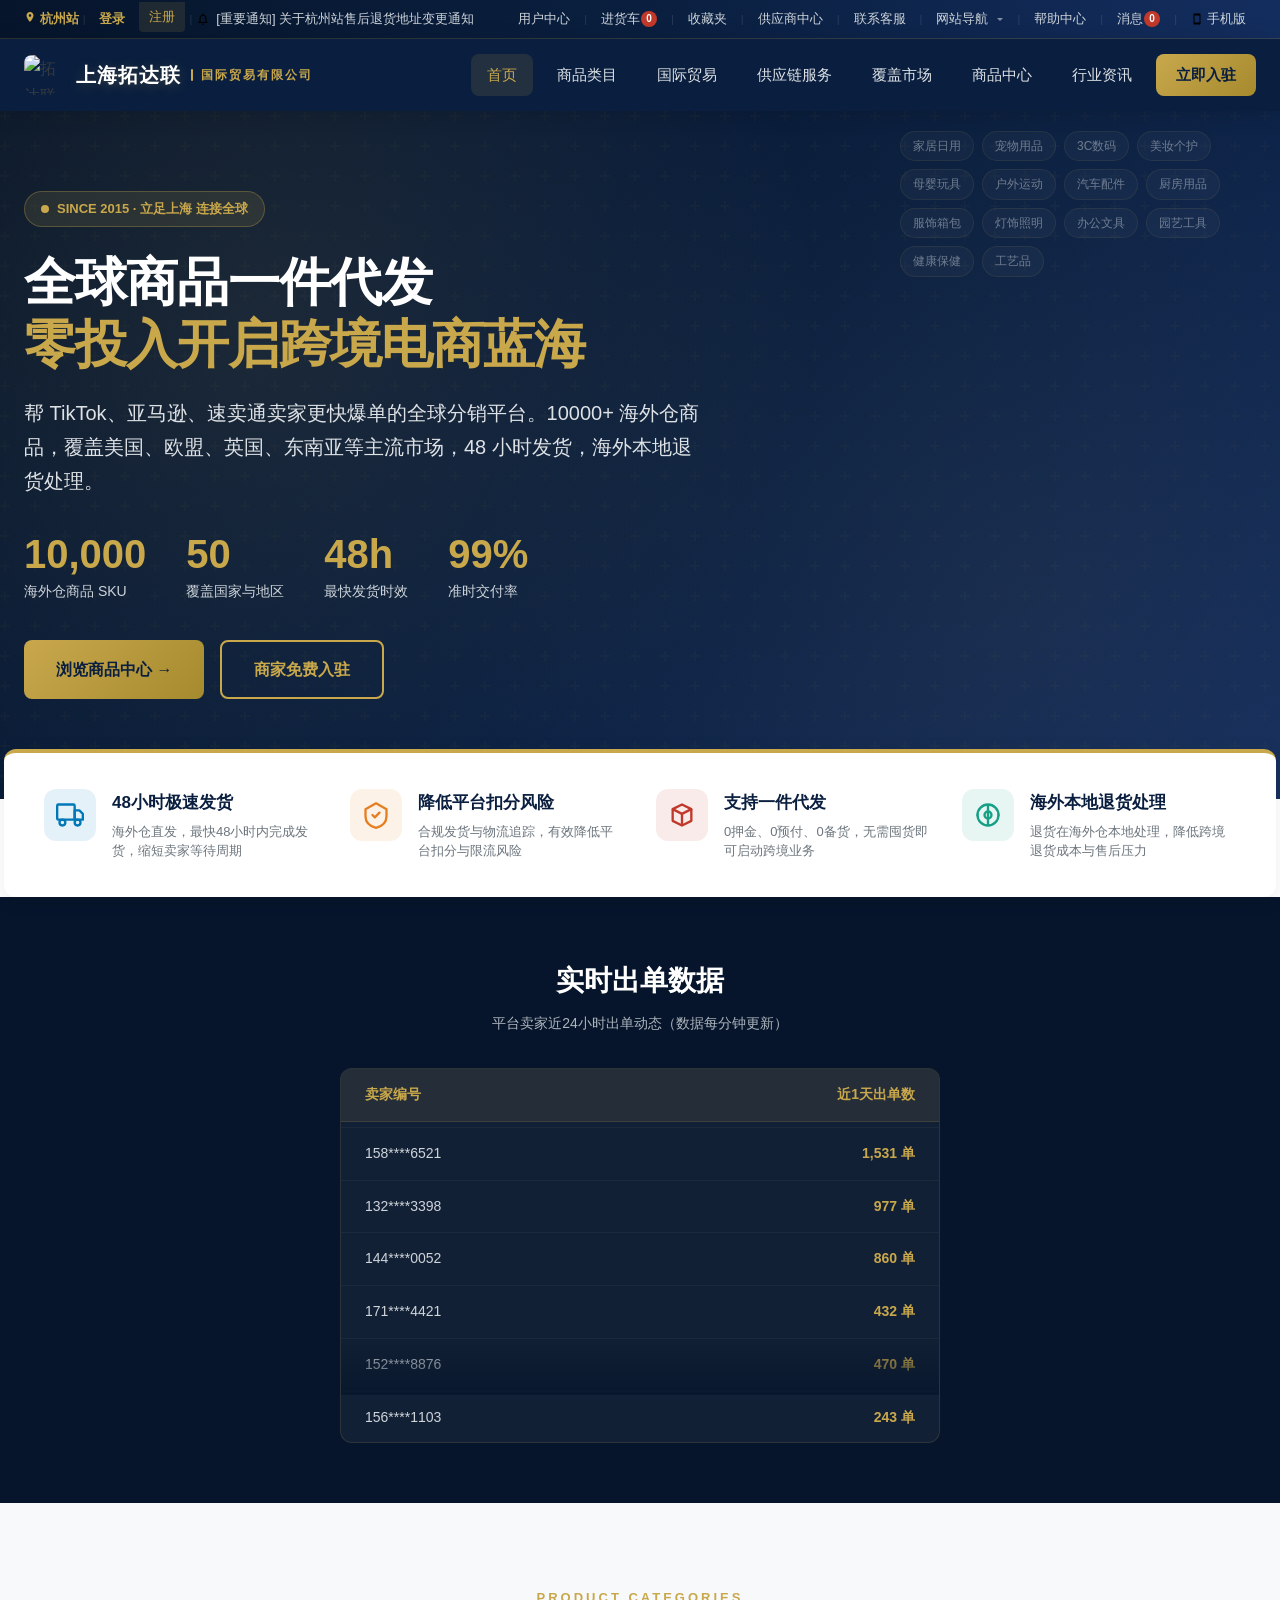
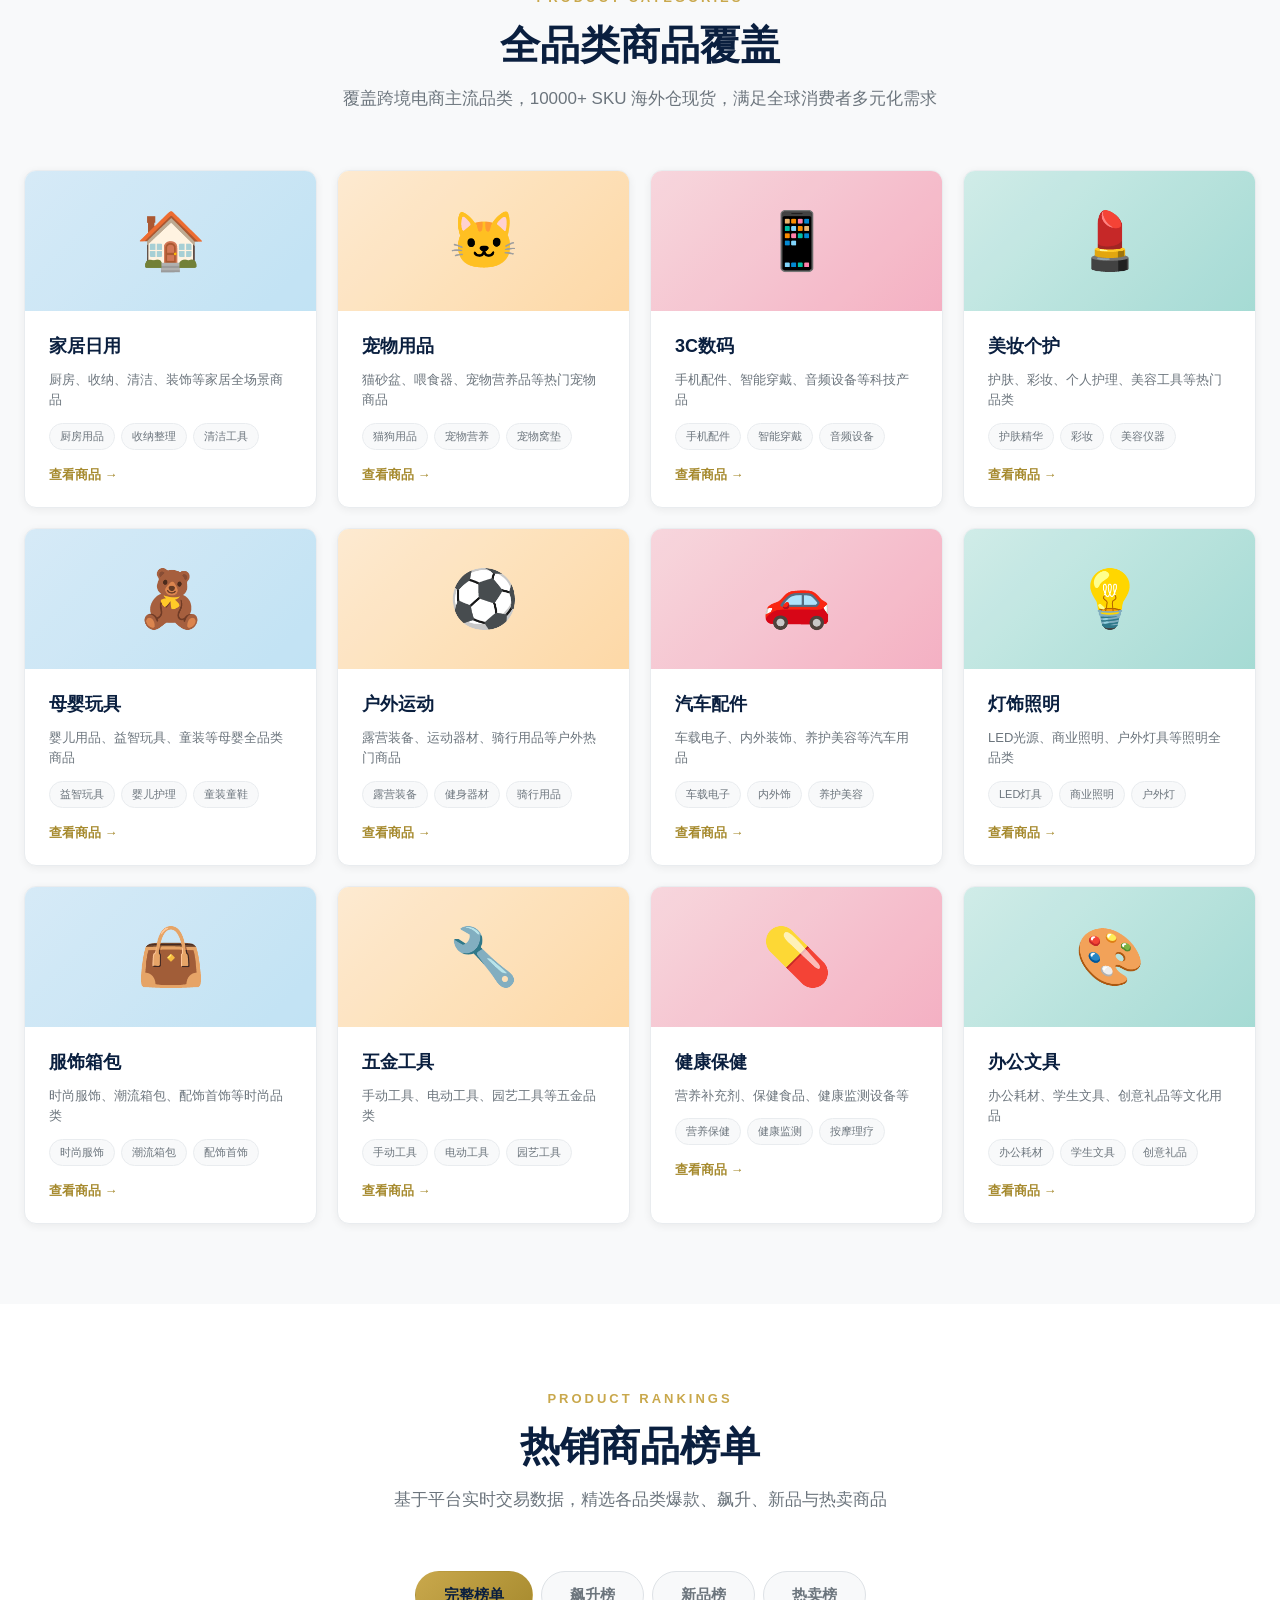
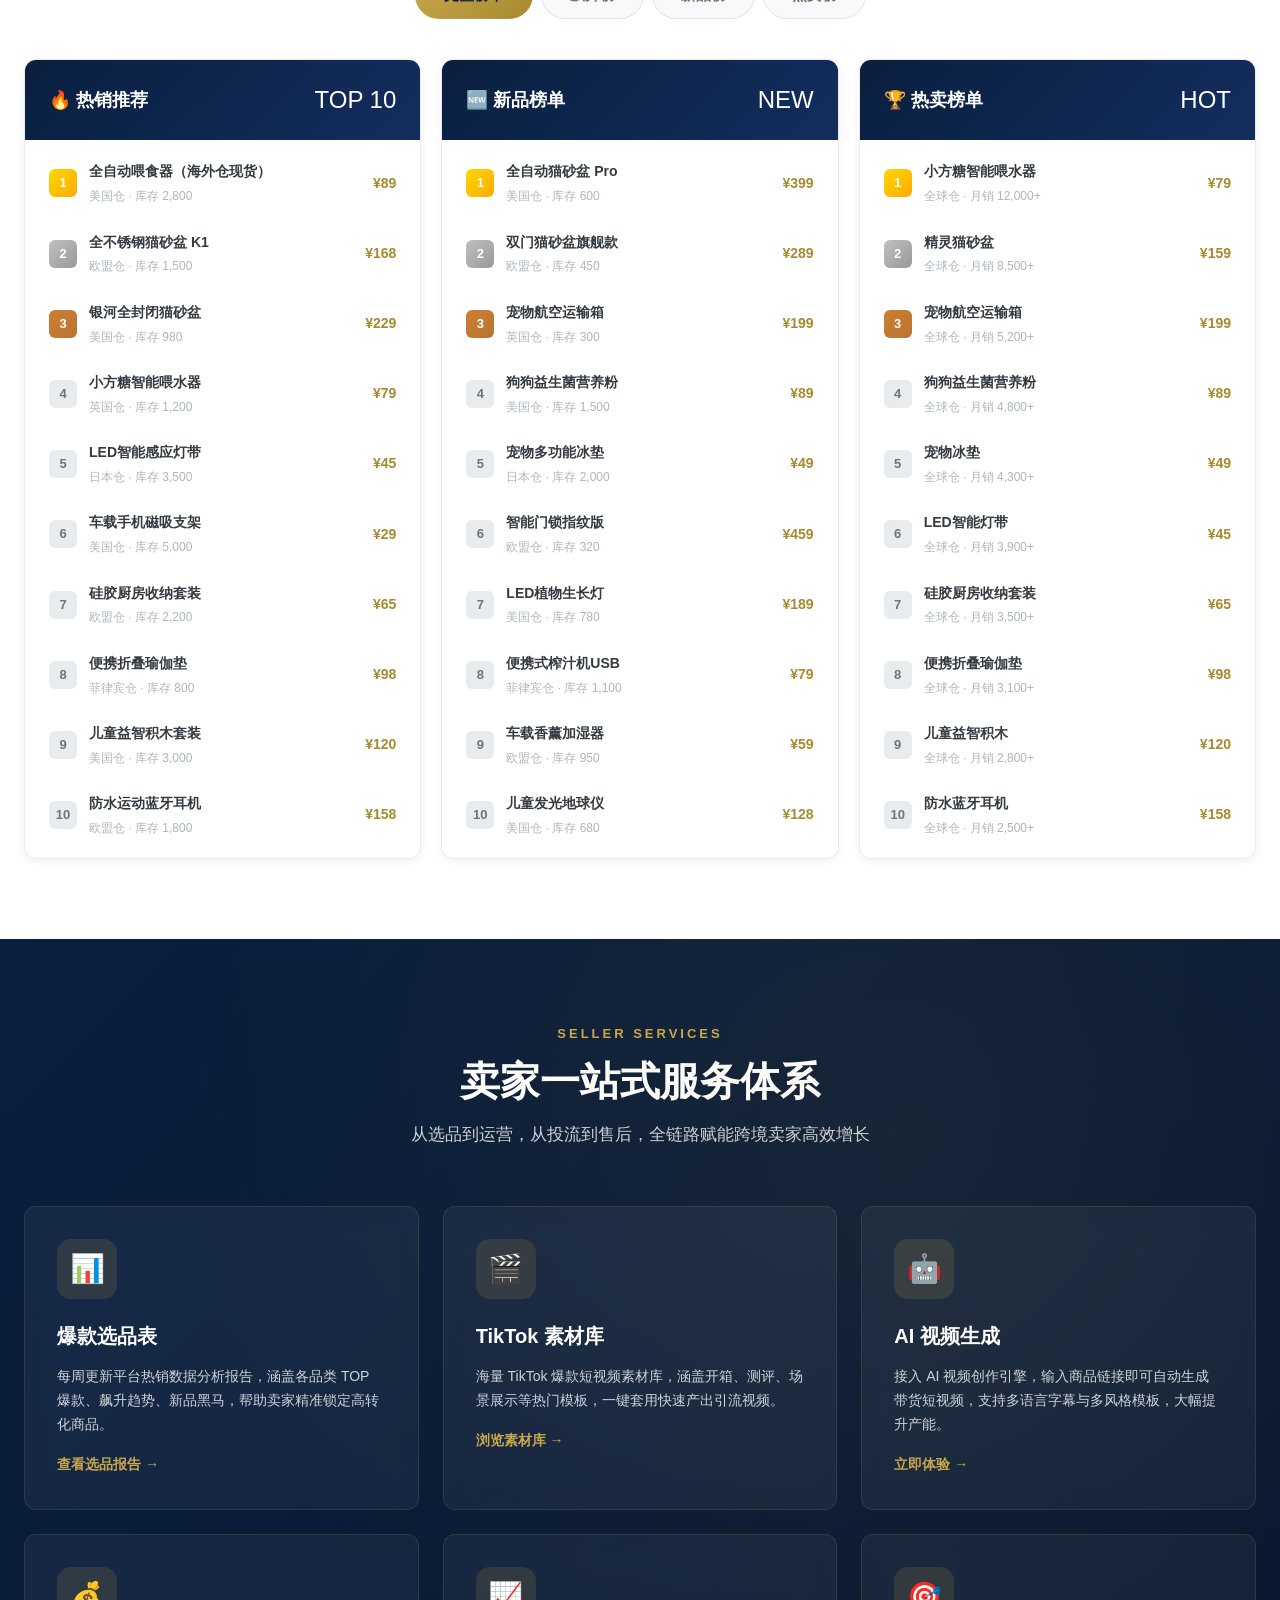
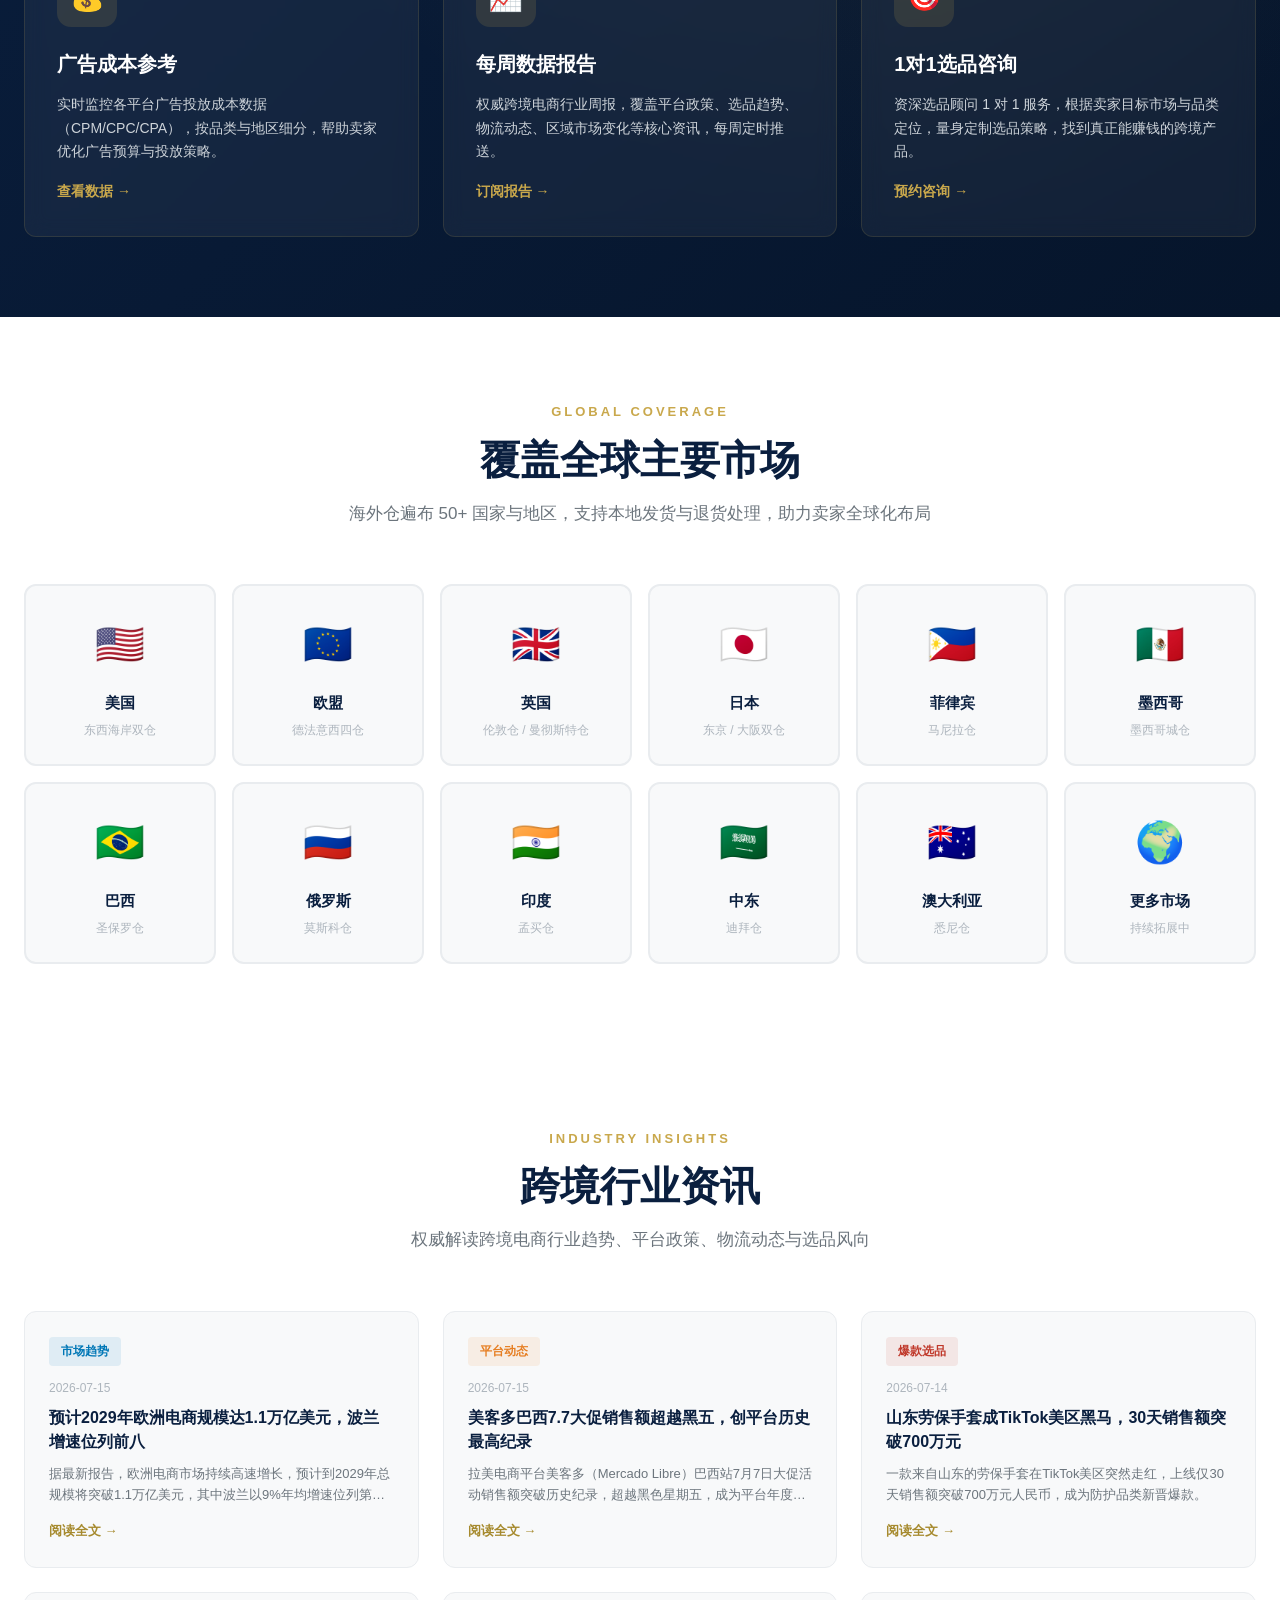
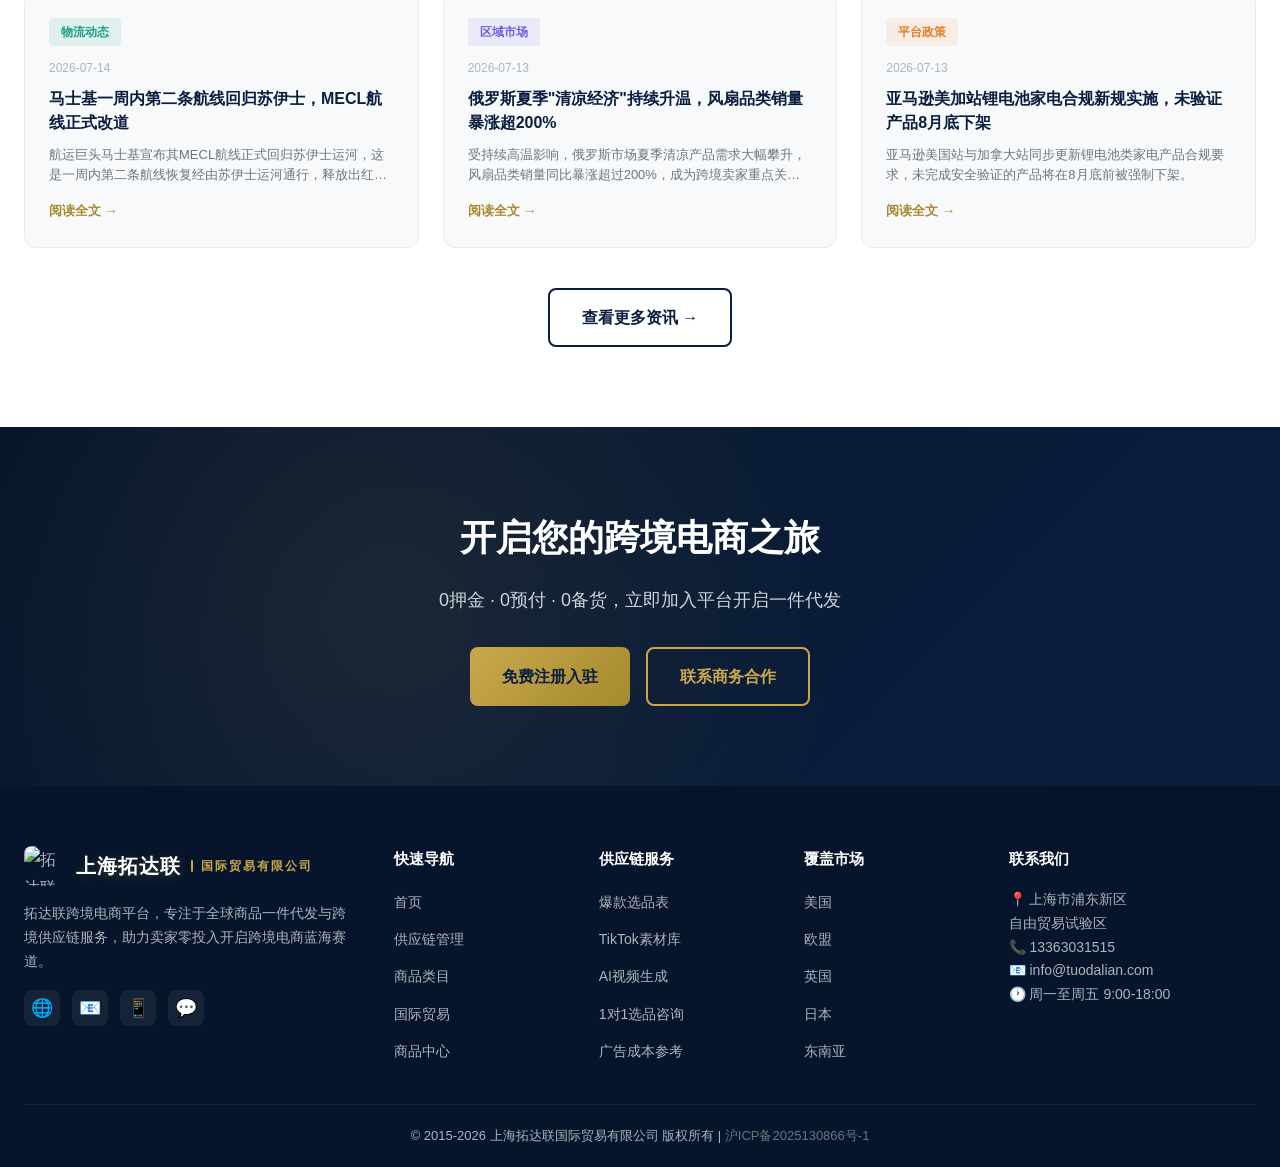
==== commit b5cd483a: "Update logo to single-row layout [index.html]" ====
--- a/index.html
+++ b/index.html
@@ -66,7 +66,7 @@
 .logo:hover{opacity:.85;}
 .logo-icon{width:40px;height:40px;display:flex;align-items:center;justify-content:center;border-radius:8px;overflow:hidden;}
 .logo-icon img{width:40px;height:40px;object-fit:contain;}
-.logo-text{display:flex;flex-direction:column;line-height:1.2;}
+.logo-text{display:flex;flex-direction:row;align-items:center;gap:10px;line-height:1.2;}
 .logo-name{font-size:20px;font-weight:900;color:var(--white);letter-spacing:1px;text-shadow:0 2px 12px rgba(201,168,76,.25);}
 .logo-sub{font-size:12px;color:var(--gold);letter-spacing:2px;font-weight:600;position:relative;padding-left:10px;}.logo-sub::before{content:"";position:absolute;left:0;top:50%;transform:translateY(-50%);width:2px;height:12px;background:var(--gold);border-radius:1px;}
 .nav{display:flex;gap:8px;align-items:center;}
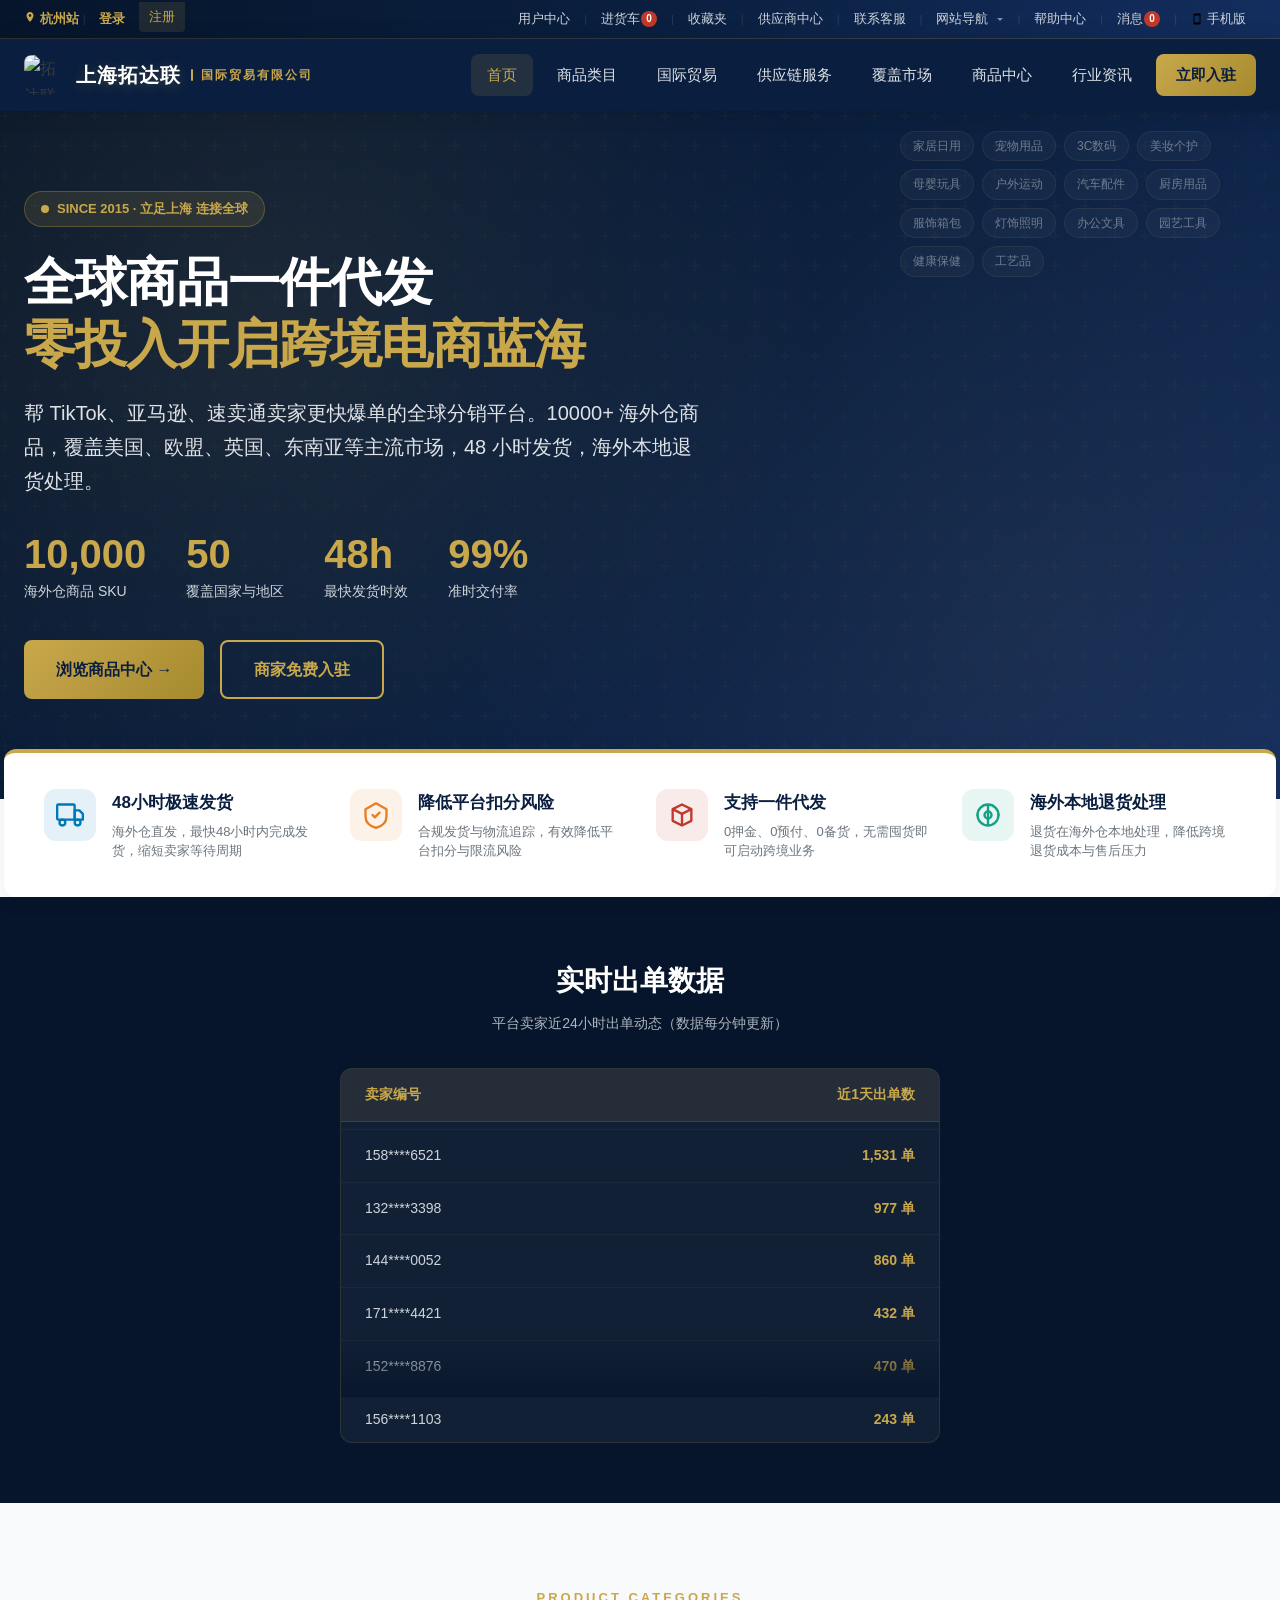
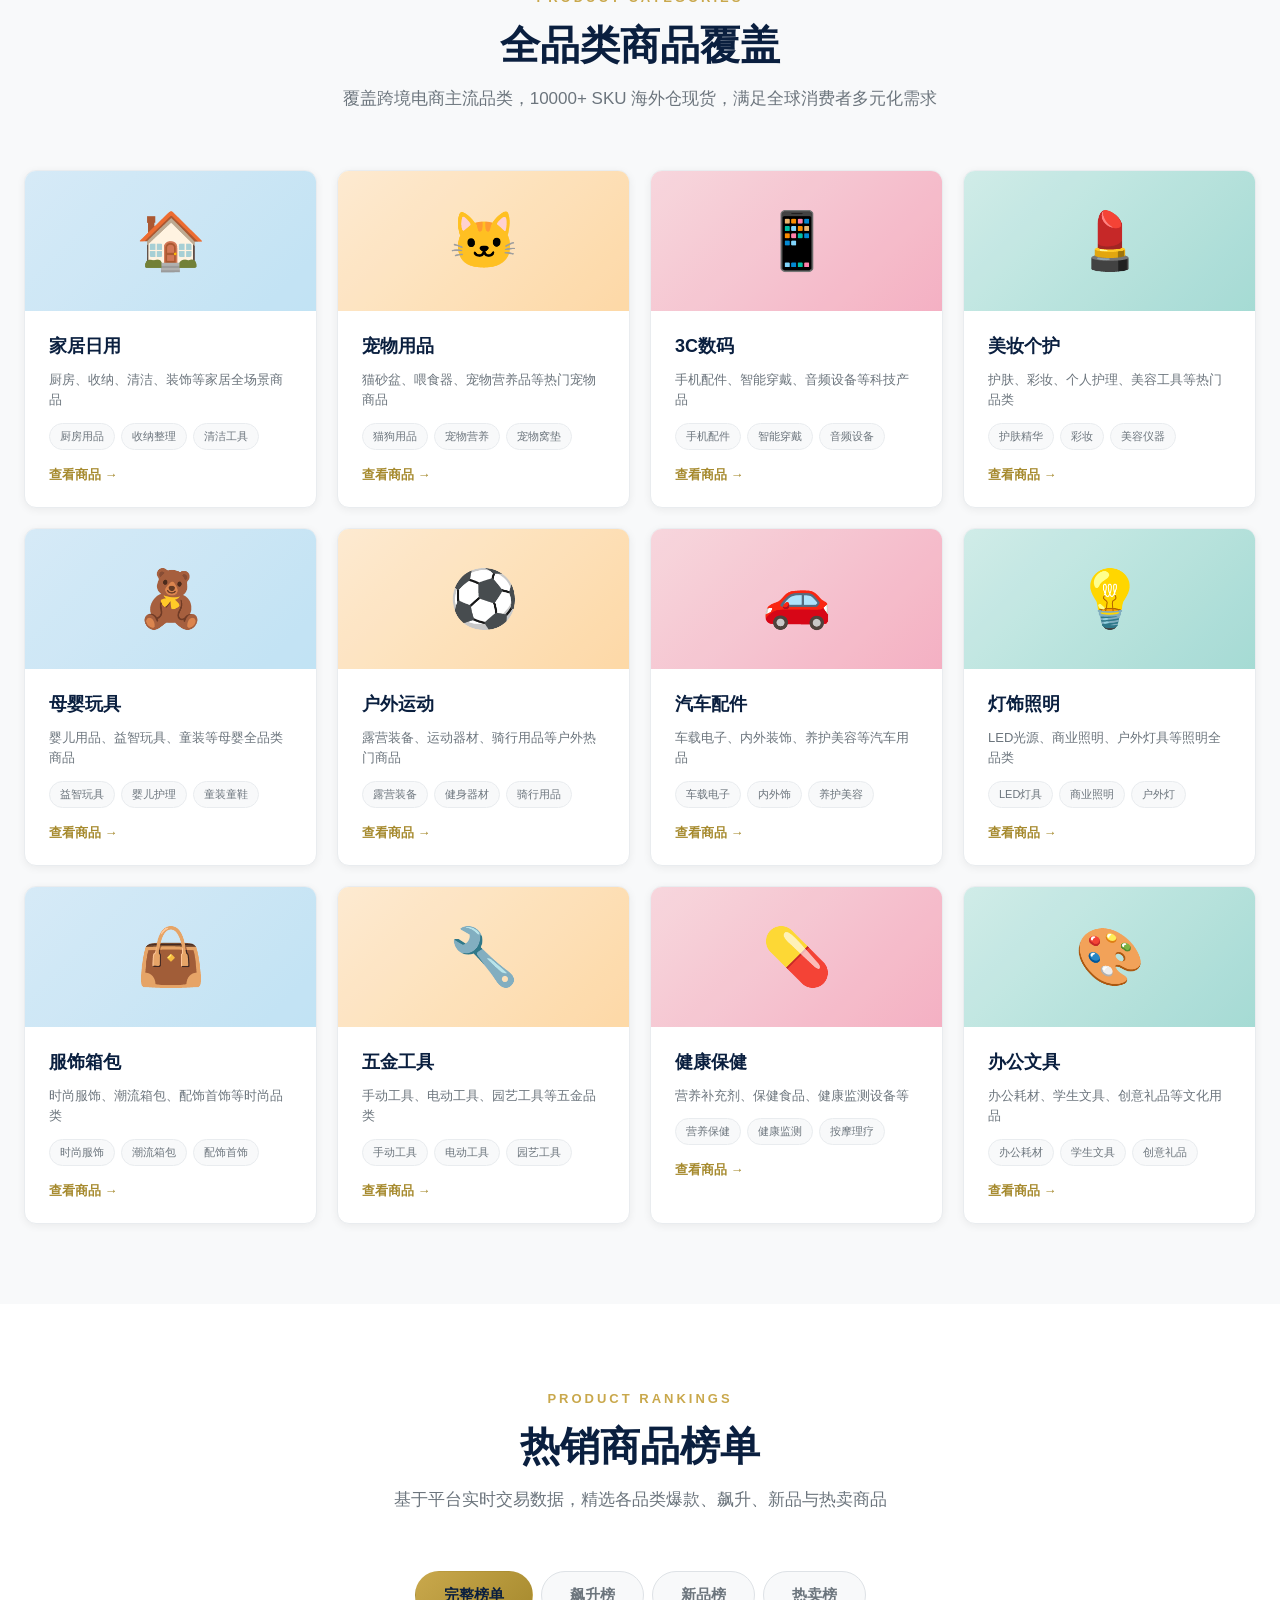
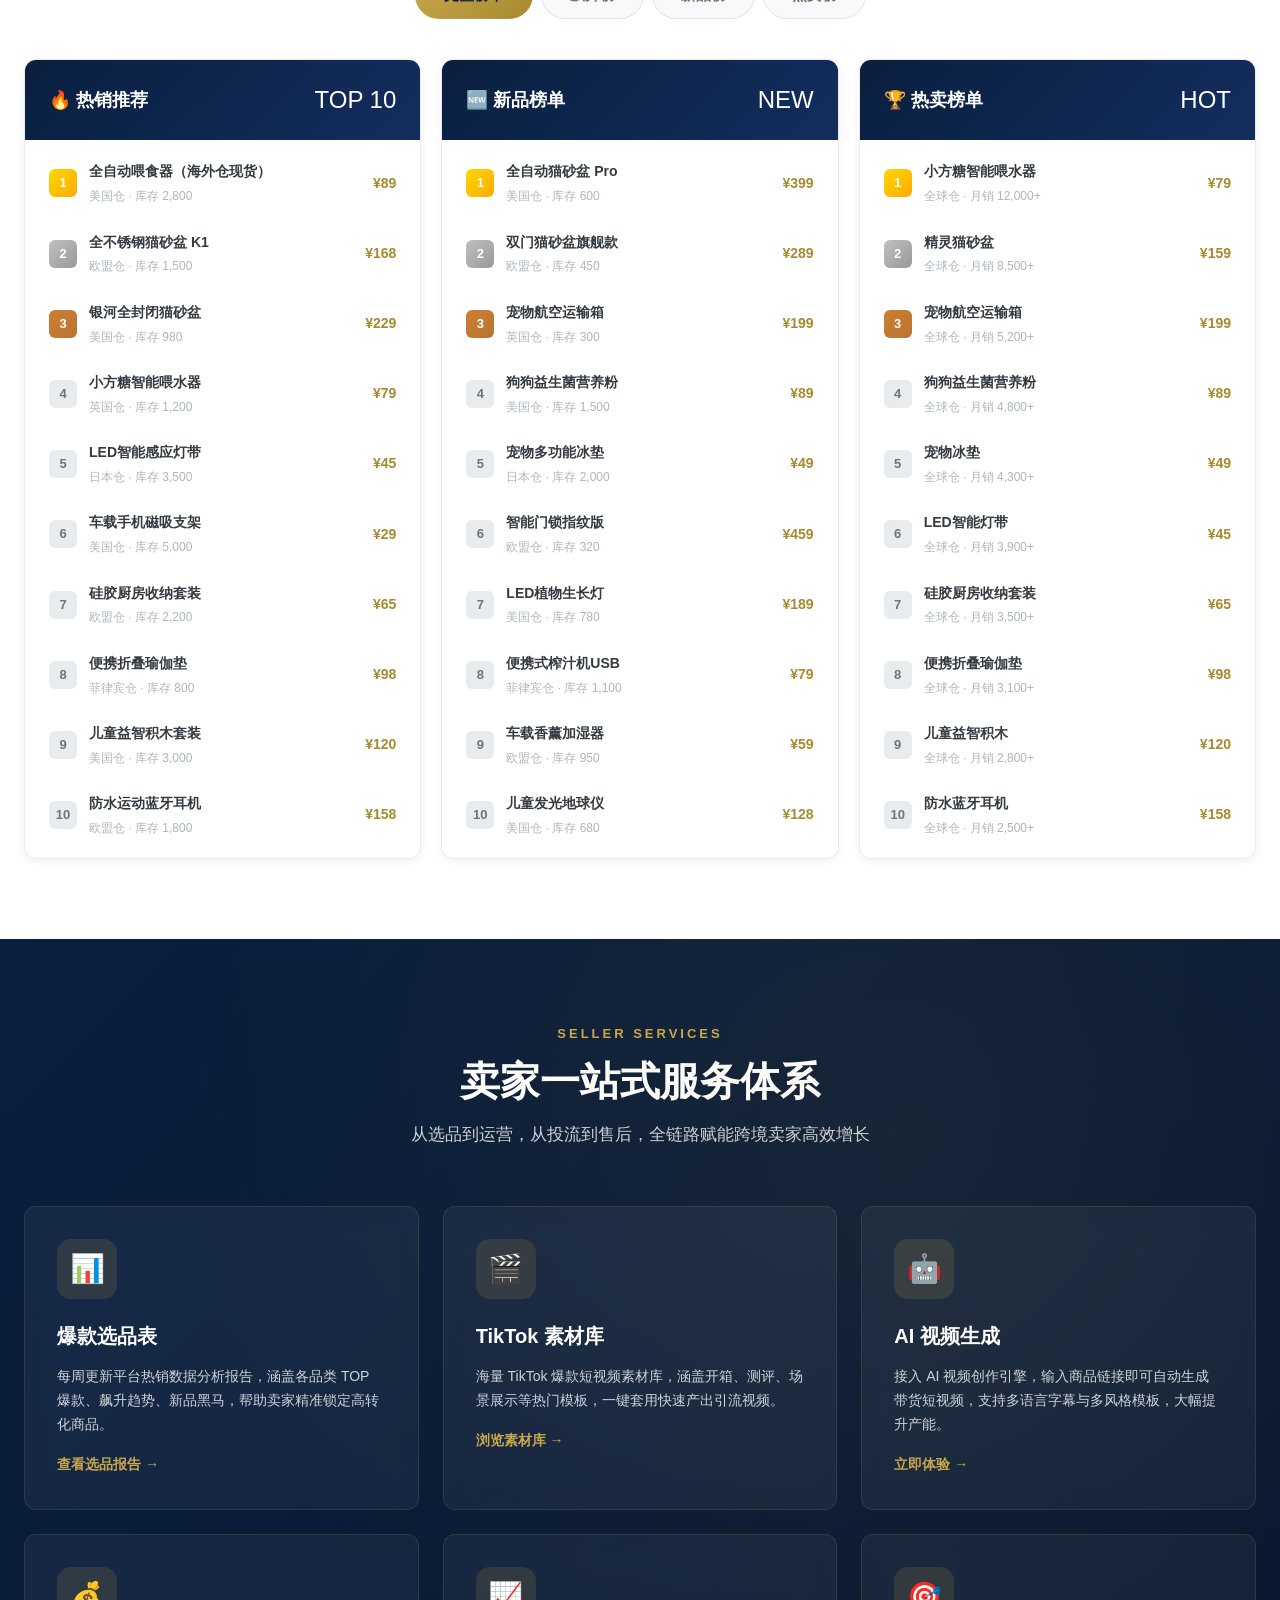
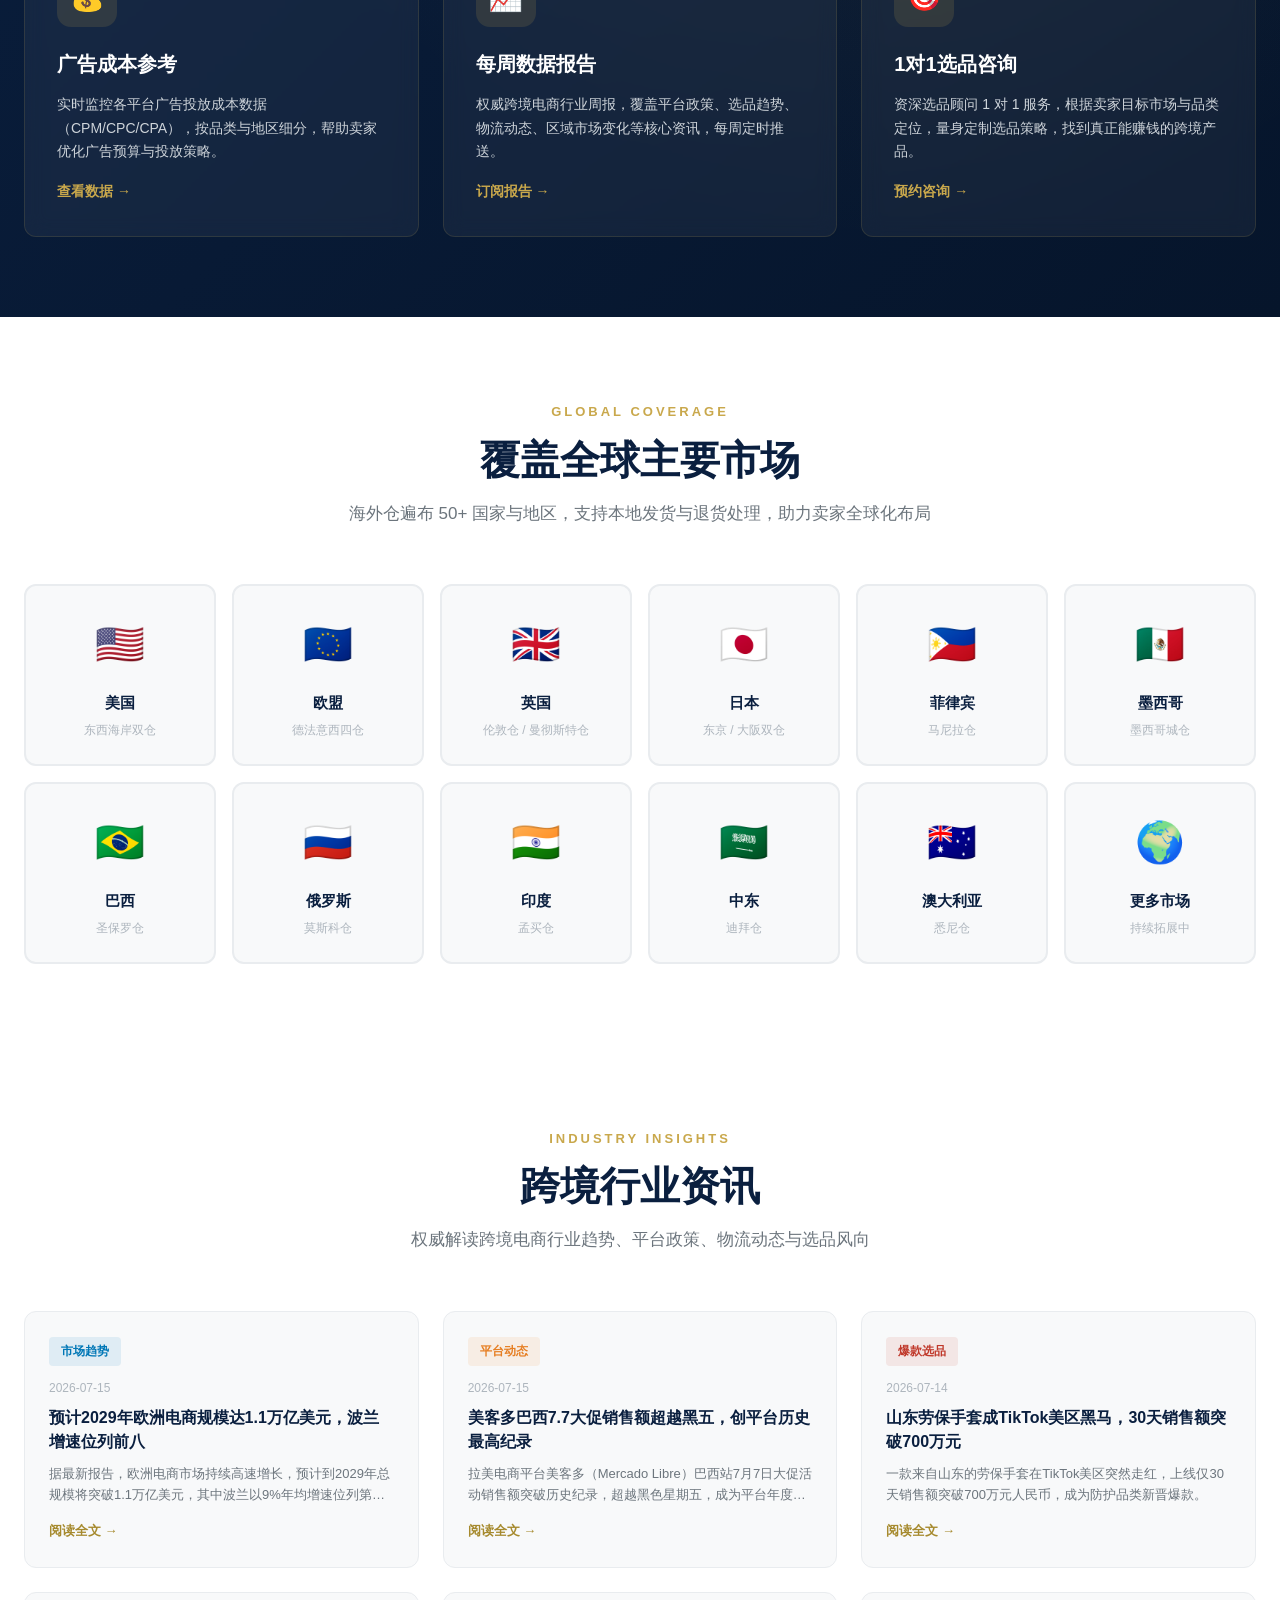
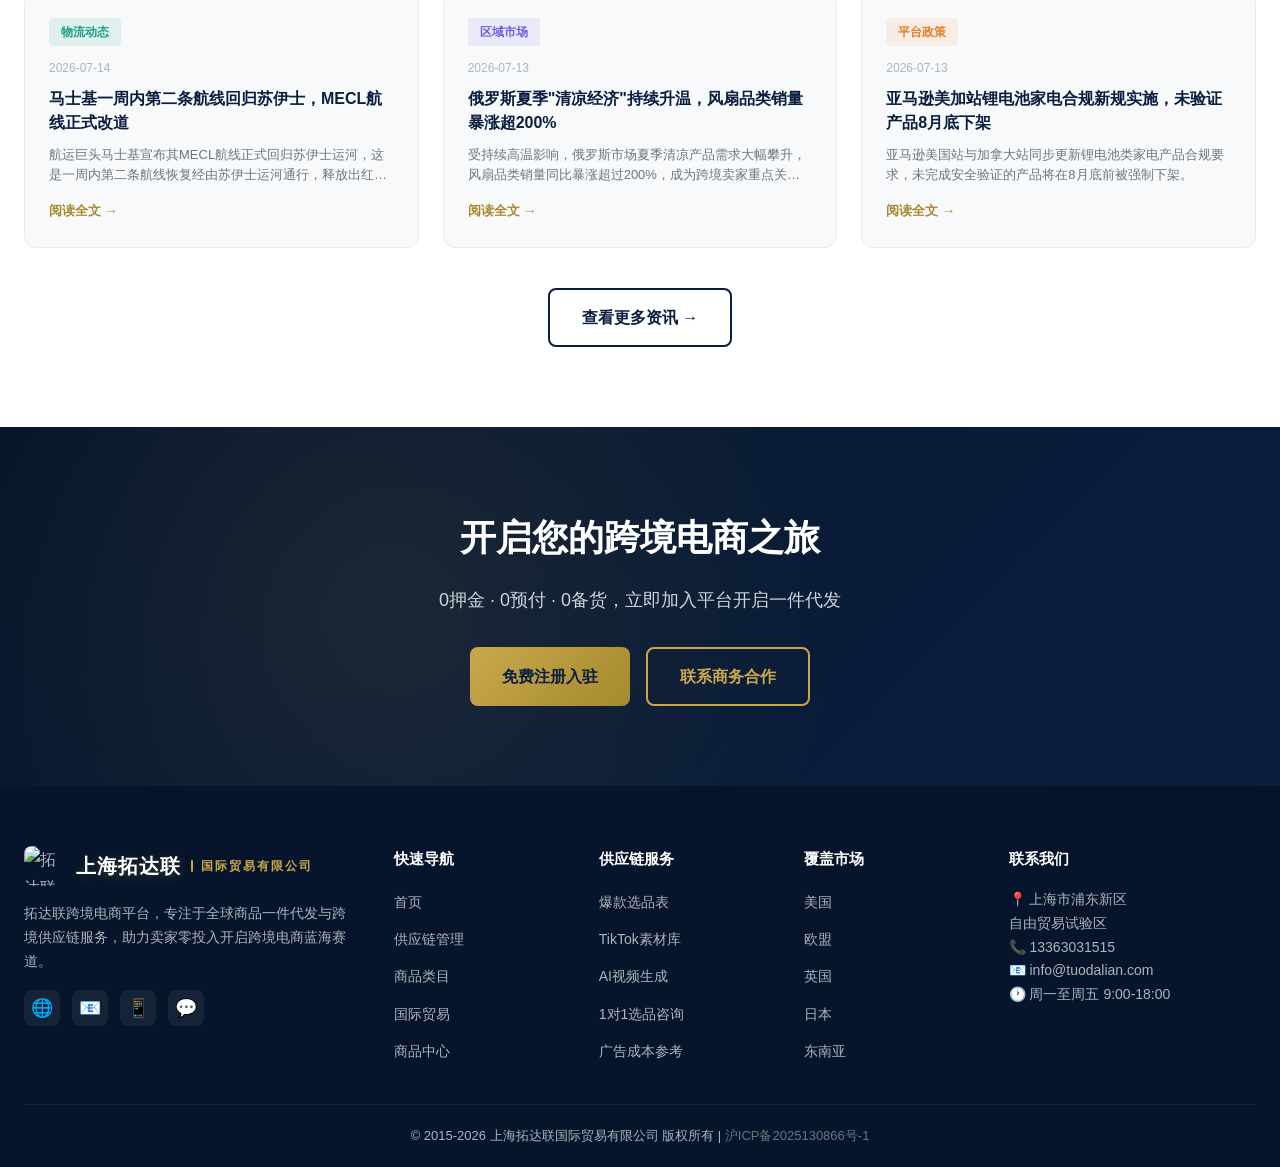
==== commit 44d72e70: "Remove important notice from top bar [index.html]" ====
--- a/index.html
+++ b/index.html
@@ -44,10 +44,6 @@
 .top-bar .login-link{color:var(--gold);font-weight:600;}
 .top-bar .register-link{background:rgba(201,168,76,.12);color:var(--gold);border-radius:0 0 4px 4px;height:30px;line-height:30px;margin-top:-4px;}
 .top-bar .register-link:hover{background:var(--gold);color:var(--navy-dark);}
-.top-bar .notice{display:inline-flex;align-items:center;gap:6px;color:var(--gray-400);max-width:280px;overflow:hidden;text-overflow:ellipsis;white-space:nowrap;}
-.top-bar .notice-icon{width:14px;height:14px;color:var(--gold);animation:tada 2s infinite;}
-@keyframes tada{0%,100%{transform:rotate(0);}10%,30%,50%,70%,90%{transform:rotate(-6deg);}20%,40%,60%,80%{transform:rotate(6deg);}}
-.top-bar .notice-text{color:var(--gray-300);}
 .top-bar .badge{display:inline-flex;align-items:center;justify-content:center;min-width:16px;height:16px;padding:0 4px;background:var(--red);color:#fff;border-radius:10px;font-size:10px;font-weight:700;margin-left:-4px;}
 .top-bar .mobile-link{display:inline-flex;align-items:center;gap:4px;}
 .top-bar .mobile-link svg{width:12px;height:12px;}
@@ -341,7 +337,6 @@
   .top-bar-left{order:2;}
   .top-bar-right{order:1;}
   .top-bar a{padding:0 8px;height:30px;line-height:30px;font-size:12px;}
-  .top-bar .notice{display:none;}
   .top-bar .site-picker{height:30px;line-height:30px;}
   .top-bar .register-link{height:24px;line-height:24px;}
 }
@@ -367,11 +362,6 @@
       <span class="sep">|</span>
       <a href="/dengru" class="login-link">登录</a>
       <a href="/zhuce" class="register-link">注册</a>
-      <span class="sep">|</span>
-      <span class="notice">
-        <svg class="notice-icon" viewBox="0 0 24 24"><path d="M12 22c1.1 0 2-.9 2-2h-4c0 1.1.9 2 2 2zm6-6v-5c0-3.07-1.63-5.64-4.5-6.32V4c0-.83-.67-1.5-1.5-1.5s-1.5.67-1.5 1.5v.68C7.64 5.36 6 7.92 6 11v5l-2 2v1h16v-1l-2-2zm-2 1H8v-6c0-2.48 1.51-4.5 4-4.5s4 2.02 4 4.5v6z"/></svg>
-        <span class="notice-text">[重要通知] 关于杭州站售后退货地址变更通知</span>
-      </span>
     </div>
     <div class="top-bar-right">
       <a href="#">用户中心</a>
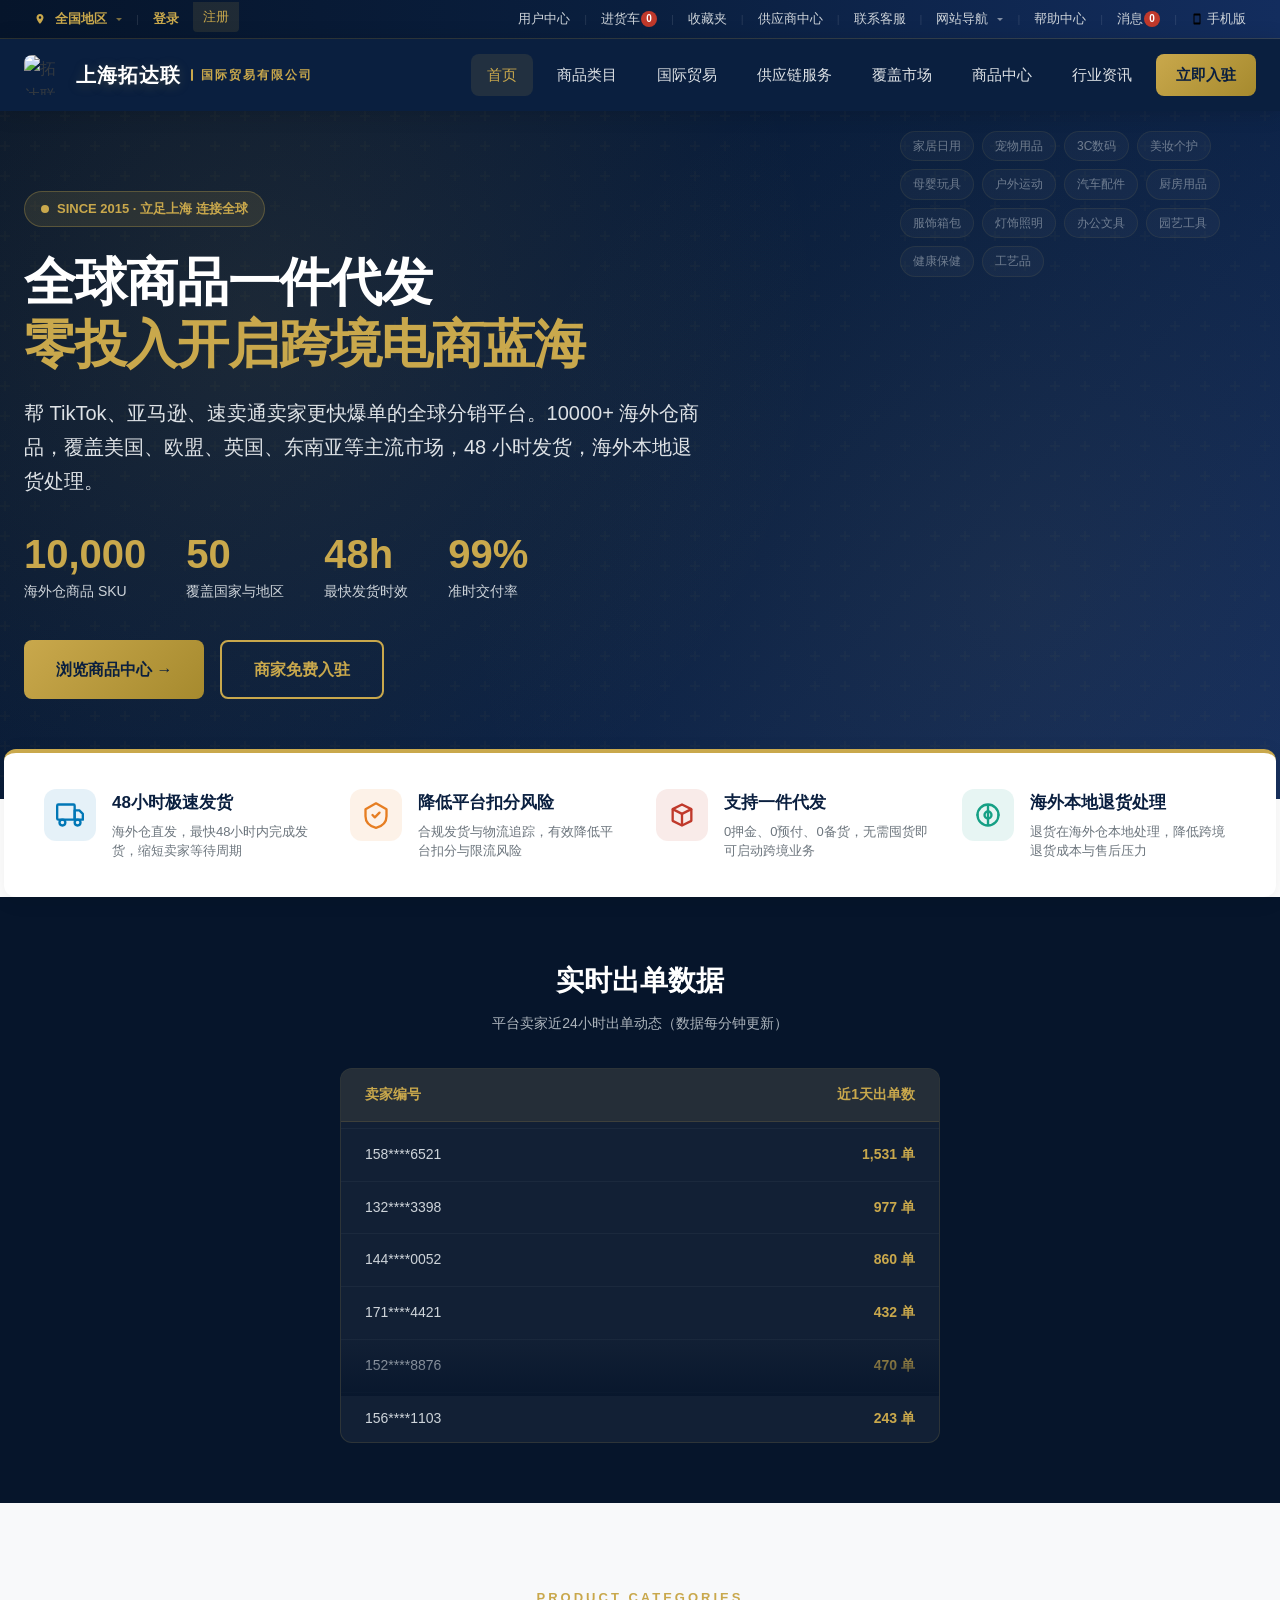
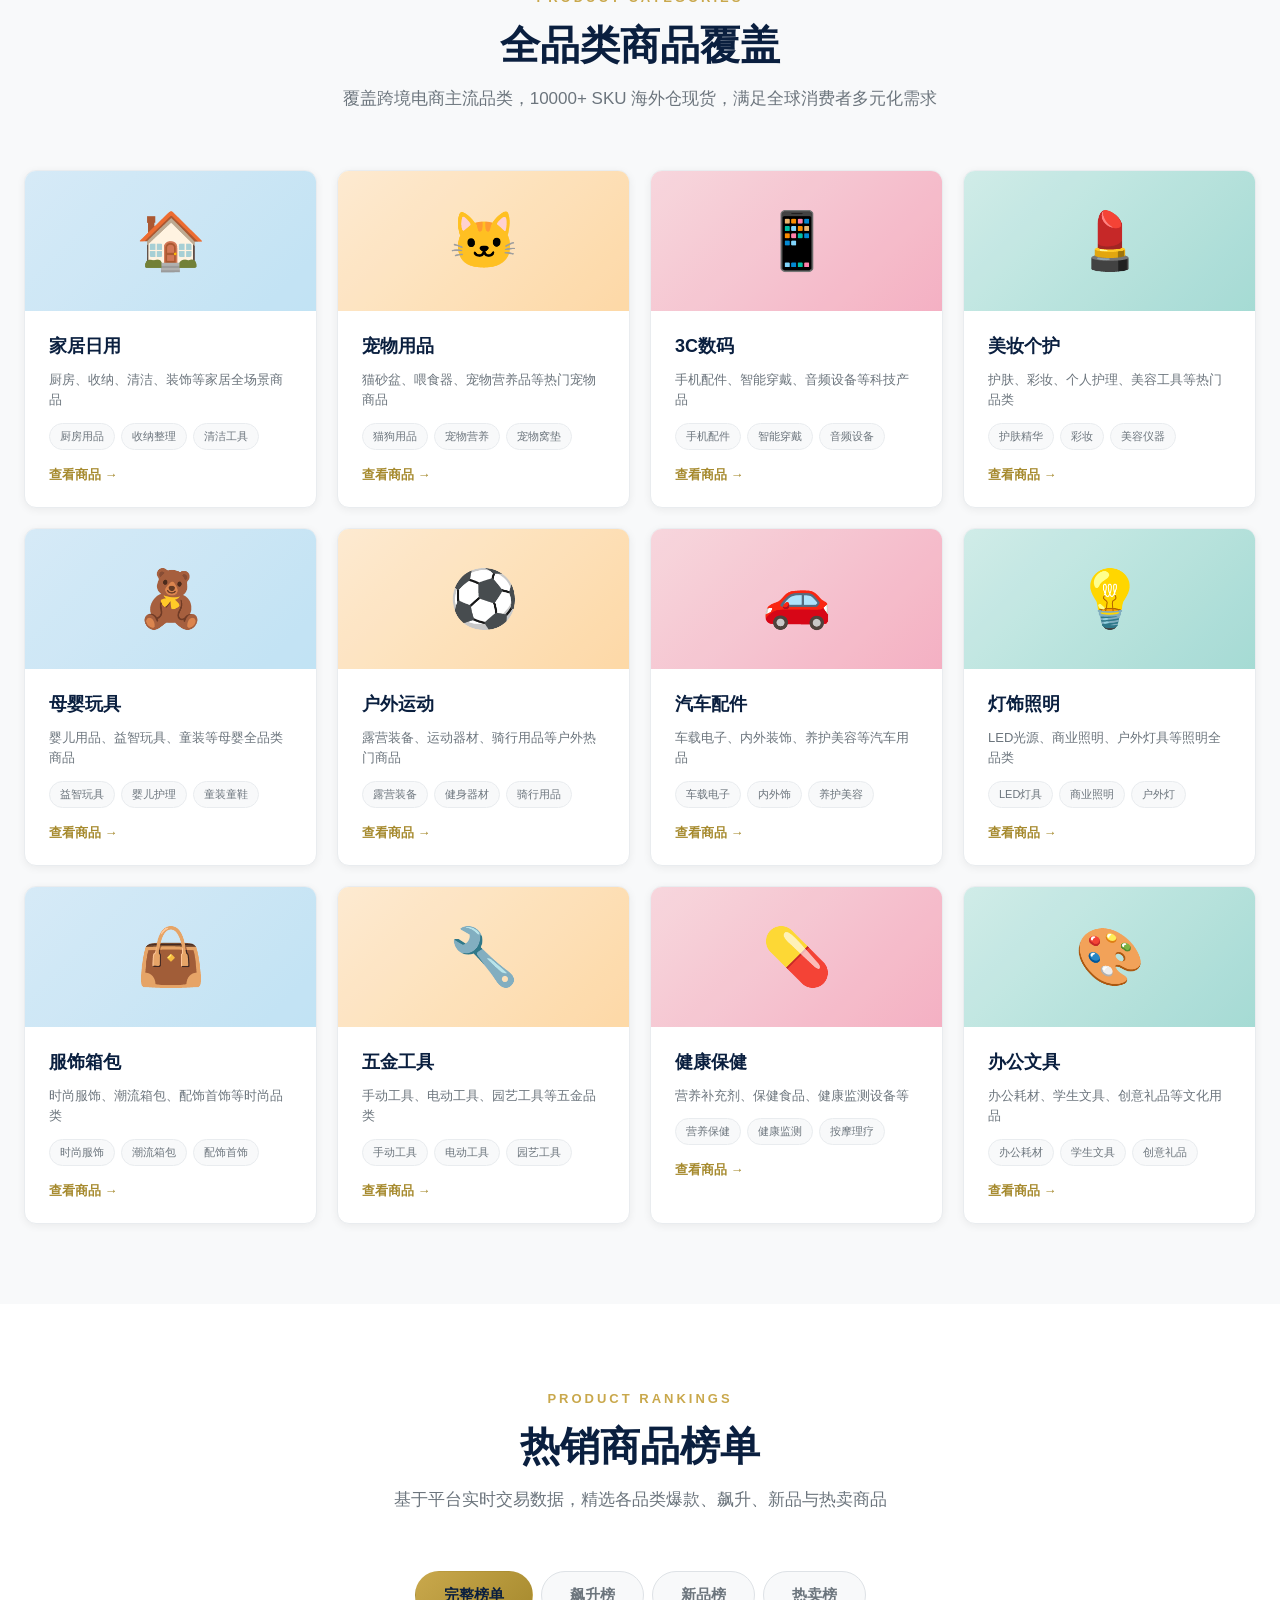
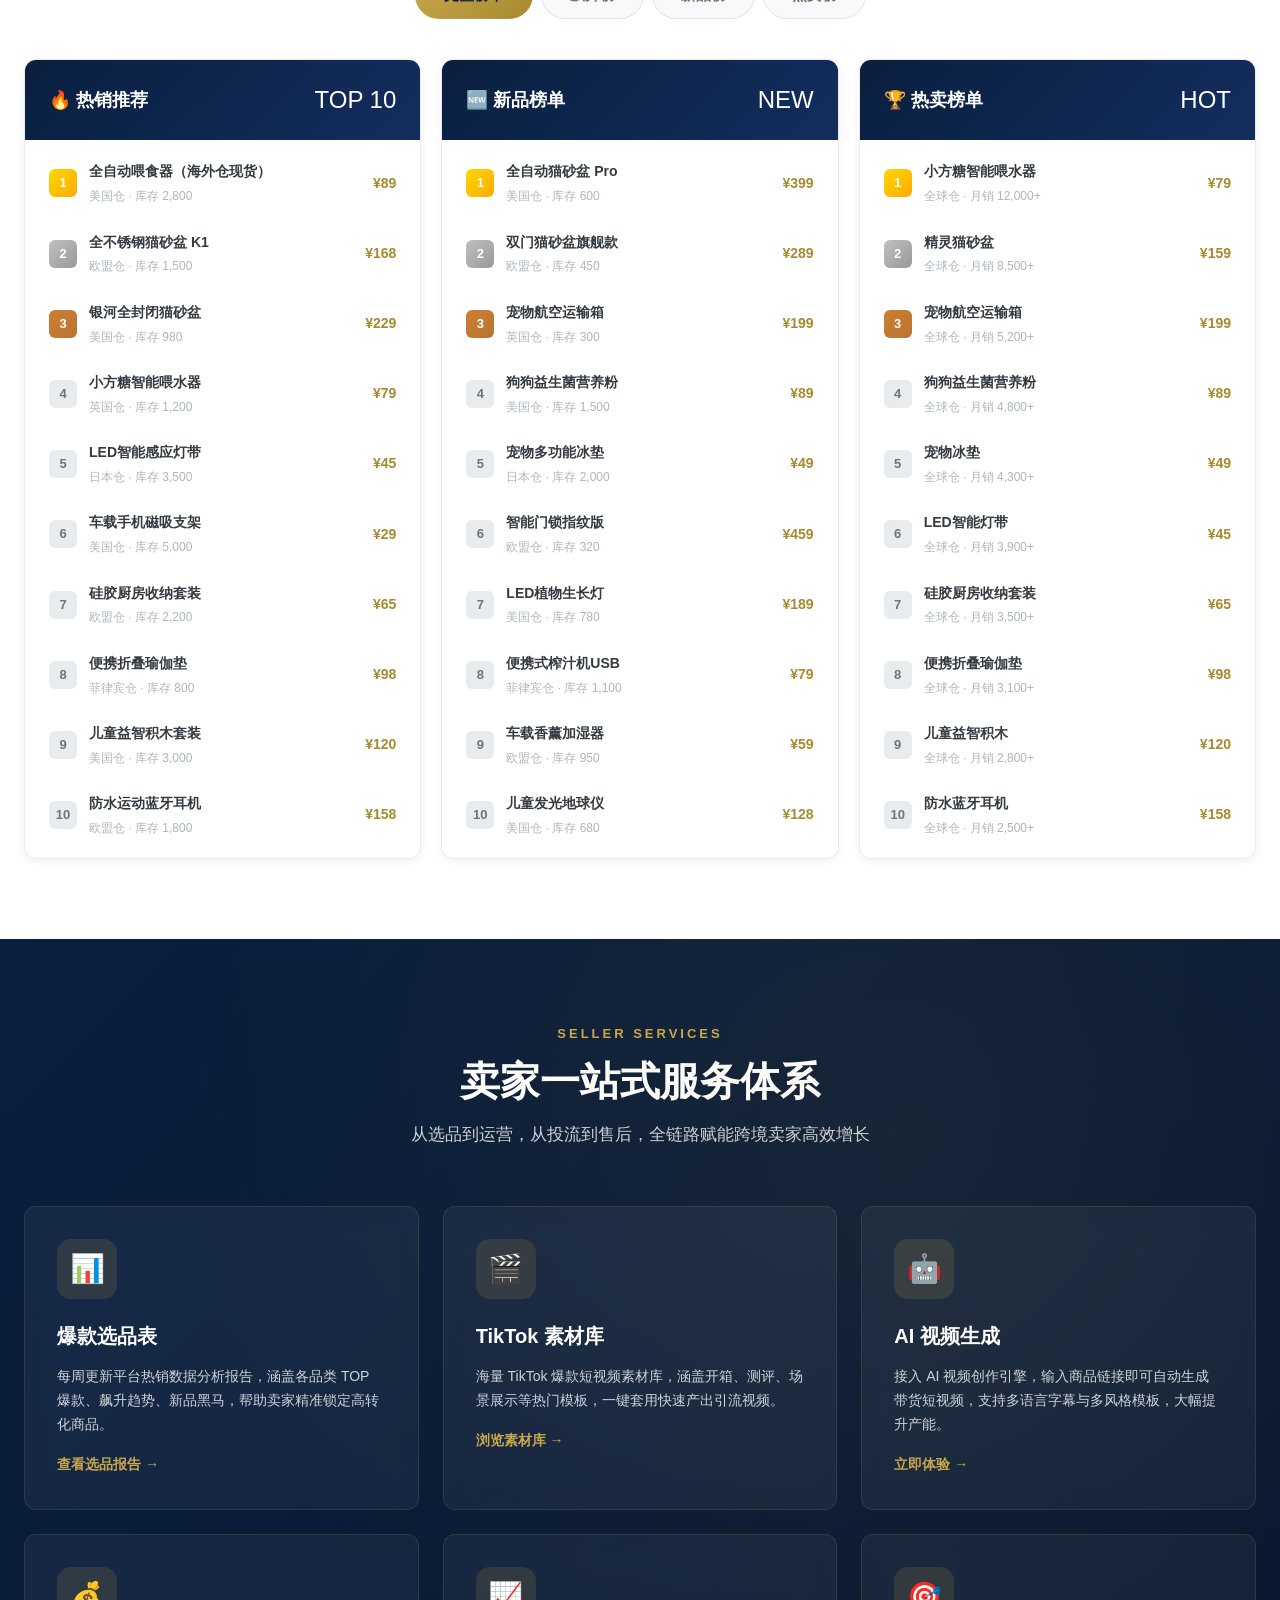
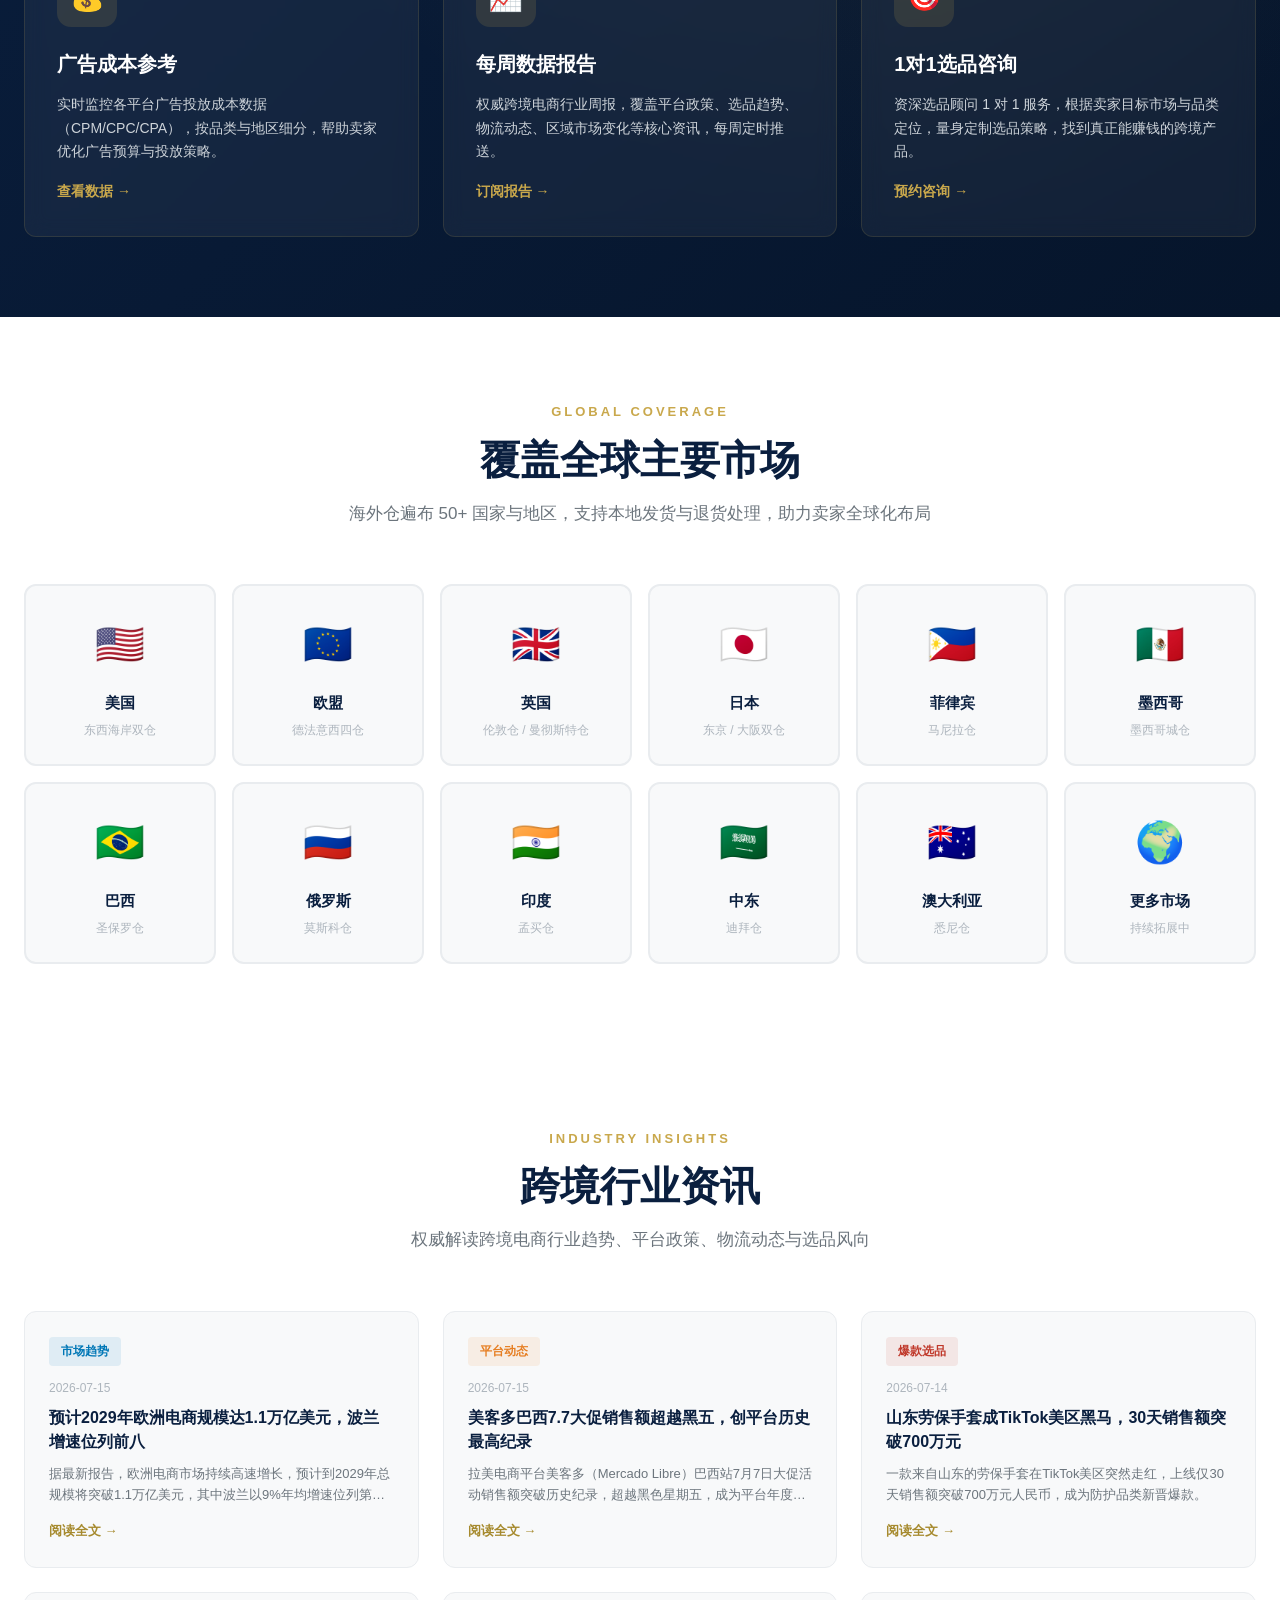
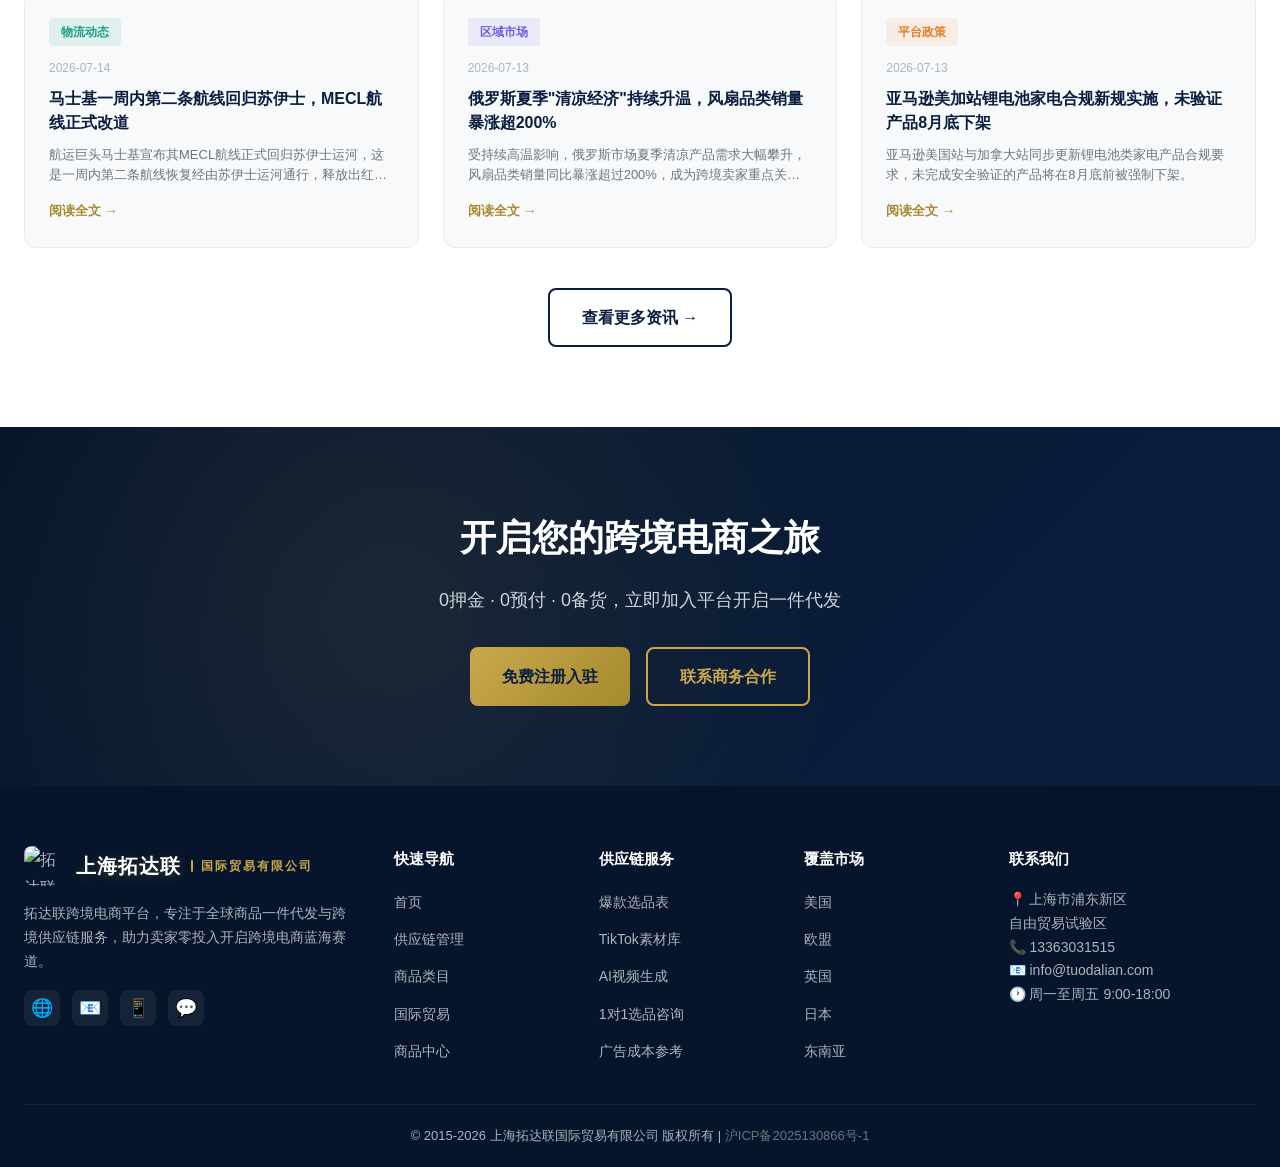
==== commit e56a2521: "Update top-bar region picker: index.html" ====
--- a/index.html
+++ b/index.html
@@ -39,8 +39,8 @@
 .top-bar a{color:var(--gray-300);transition:all .2s;display:inline-flex;align-items:center;gap:5px;padding:0 10px;height:38px;line-height:38px;white-space:nowrap;}
 .top-bar a:hover{color:var(--gold);}
 .top-bar .sep{color:rgba(255,255,255,.12);font-size:11px;}
-.top-bar .site-picker{font-weight:600;color:var(--gold);cursor:pointer;}
-.top-bar .site-picker svg{width:12px;height:12px;fill:var(--gold);}
+.top-bar .site-picker>a{color:var(--gold);font-weight:600;}
+.top-bar .site-picker>a svg{width:12px;height:12px;fill:var(--gold);margin-right:4px;}
 .top-bar .login-link{color:var(--gold);font-weight:600;}
 .top-bar .register-link{background:rgba(201,168,76,.12);color:var(--gold);border-radius:0 0 4px 4px;height:30px;line-height:30px;margin-top:-4px;}
 .top-bar .register-link:hover{background:var(--gold);color:var(--navy-dark);}
@@ -50,9 +50,14 @@
 .top-bar .nav-dropdown{position:relative;display:inline-flex;align-items:center;}
 .top-bar .nav-dropdown>a::after{content:'';display:inline-block;width:0;height:0;margin-left:4px;border-left:3px solid transparent;border-right:3px solid transparent;border-top:3px solid currentColor;opacity:.6;}
 .top-bar .nav-dropdown:hover .dropdown-menu{opacity:1;visibility:visible;transform:translateY(0);}
-.top-bar .dropdown-menu{position:absolute;top:100%;left:50%;transform:translateX(-50%) translateY(8px);background:#fff;border-radius:8px;box-shadow:0 8px 30px rgba(0,0,0,.18);padding:8px 0;min-width:140px;opacity:0;visibility:hidden;transition:all .25s;z-index:1000;}
+.top-bar .dropdown-menu{position:absolute;top:100%;left:50%;transform:translateX(-50%) translateY(8px);background:#fff;border-radius:8px;box-shadow:0 8px 30px rgba(0,0,0,.18);padding:8px 0;min-width:180px;max-height:420px;overflow-y:auto;opacity:0;visibility:hidden;transition:all .25s;z-index:1000;}
 .top-bar .dropdown-menu a{display:block;color:var(--gray-700);height:auto;line-height:1.5;padding:8px 16px;font-size:13px;}
 .top-bar .dropdown-menu a:hover{background:var(--gray-50);color:var(--navy);}
+.top-bar .dropdown-menu .dropdown-section{padding:6px 0;border-bottom:1px solid var(--gray-100);}
+.top-bar .dropdown-menu .dropdown-section:last-child{border-bottom:none;}
+.top-bar .dropdown-menu .dropdown-title{display:block;padding:6px 16px;font-size:11px;color:var(--gray-400);font-weight:700;text-transform:uppercase;letter-spacing:1px;}
+.top-bar .dropdown-menu .dropdown-section a{padding:7px 16px 7px 24px;font-size:13px;}
+.top-bar .dropdown-menu .dropdown-section a.active{background:var(--gold-pale);color:var(--navy);font-weight:600;}
 
 /* ===== Header ===== */
 .header{position:sticky;top:0;z-index:900;background:var(--navy);box-shadow:0 2px 20px rgba(0,0,0,.15);transition:background .3s;}
@@ -355,10 +360,60 @@
 <div class="top-bar">
   <div class="container">
     <div class="top-bar-left">
-      <span class="site-picker">
-        <svg viewBox="0 0 24 24"><path d="M12 2C8.13 2 5 5.13 5 9c0 5.25 7 13 7 13s7-7.75 7-13c0-3.87-3.13-7-7-7zM12 11.5c-1.38 0-2.5-1.12-2.5-2.5s1.12-2.5 2.5-2.5 2.5 1.12 2.5 2.5-1.12 2.5-2.5 2.5z"/></svg>
-        杭州站
-      </span>
+      <div class="nav-dropdown site-picker">
+        <a href="javascript:void(0)" id="sitePickerTrigger">
+          <svg viewBox="0 0 24 24"><path d="M12 2C8.13 2 5 5.13 5 9c0 5.25 7 13 7 13s7-7.75 7-13c0-3.87-3.13-7-7-7zM12 11.5c-1.38 0-2.5-1.12-2.5-2.5s1.12-2.5 2.5-2.5 2.5 1.12 2.5 2.5-1.12 2.5-2.5 2.5z"/></svg>
+          <span>全国地区</span>
+        </a>
+        <div class="dropdown-menu">
+          <div class="dropdown-section">
+            <span class="dropdown-title">华东地区</span>
+            <a href="javascript:void(0)" onclick="selectRegion('上海')">上海</a>
+            <a href="javascript:void(0)" onclick="selectRegion('杭州')">杭州</a>
+            <a href="javascript:void(0)" onclick="selectRegion('南京')">南京</a>
+            <a href="javascript:void(0)" onclick="selectRegion('苏州')">苏州</a>
+            <a href="javascript:void(0)" onclick="selectRegion('宁波')">宁波</a>
+          </div>
+          <div class="dropdown-section">
+            <span class="dropdown-title">华南地区</span>
+            <a href="javascript:void(0)" onclick="selectRegion('广州')">广州</a>
+            <a href="javascript:void(0)" onclick="selectRegion('深圳')">深圳</a>
+            <a href="javascript:void(0)" onclick="selectRegion('东莞')">东莞</a>
+            <a href="javascript:void(0)" onclick="selectRegion('佛山')">佛山</a>
+          </div>
+          <div class="dropdown-section">
+            <span class="dropdown-title">华北地区</span>
+            <a href="javascript:void(0)" onclick="selectRegion('北京')">北京</a>
+            <a href="javascript:void(0)" onclick="selectRegion('天津')">天津</a>
+            <a href="javascript:void(0)" onclick="selectRegion('青岛')">青岛</a>
+            <a href="javascript:void(0)" onclick="selectRegion('石家庄')">石家庄</a>
+          </div>
+          <div class="dropdown-section">
+            <span class="dropdown-title">华中地区</span>
+            <a href="javascript:void(0)" onclick="selectRegion('武汉')">武汉</a>
+            <a href="javascript:void(0)" onclick="selectRegion('长沙')">长沙</a>
+            <a href="javascript:void(0)" onclick="selectRegion('郑州')">郑州</a>
+          </div>
+          <div class="dropdown-section">
+            <span class="dropdown-title">西部地区</span>
+            <a href="javascript:void(0)" onclick="selectRegion('成都')">成都</a>
+            <a href="javascript:void(0)" onclick="selectRegion('重庆')">重庆</a>
+            <a href="javascript:void(0)" onclick="selectRegion('西安')">西安</a>
+          </div>
+          <div class="dropdown-section">
+            <span class="dropdown-title">东北地区</span>
+            <a href="javascript:void(0)" onclick="selectRegion('沈阳')">沈阳</a>
+            <a href="javascript:void(0)" onclick="selectRegion('大连')">大连</a>
+            <a href="javascript:void(0)" onclick="selectRegion('哈尔滨')">哈尔滨</a>
+          </div>
+          <div class="dropdown-section">
+            <span class="dropdown-title">港澳台及海外</span>
+            <a href="javascript:void(0)" onclick="selectRegion('香港')">香港</a>
+            <a href="javascript:void(0)" onclick="selectRegion('澳门')">澳门</a>
+            <a href="javascript:void(0)" onclick="selectRegion('台湾')">台湾</a>
+          </div>
+        </div>
+      </div>
       <span class="sep">|</span>
       <a href="/dengru" class="login-link">登录</a>
       <a href="/zhuce" class="register-link">注册</a>
@@ -884,6 +939,22 @@
     document.getElementById('nav').classList.remove('open');
   });
 });
+
+// Region picker
+function selectRegion(region) {
+  var trigger = document.querySelector('#sitePickerTrigger span');
+  if (trigger) trigger.textContent = region;
+  document.querySelectorAll('.dropdown-section a').forEach(function(a) {
+    a.classList.remove('active');
+  });
+  event && event.target && event.target.classList.add('active');
+  localStorage.setItem('tuodalian-region', region);
+}
+(function initRegion() {
+  var saved = localStorage.getItem('tuodalian-region');
+  var trigger = document.querySelector('#sitePickerTrigger span');
+  if (saved && trigger) trigger.textContent = saved;
+})();
 </script>
 
 </body>
